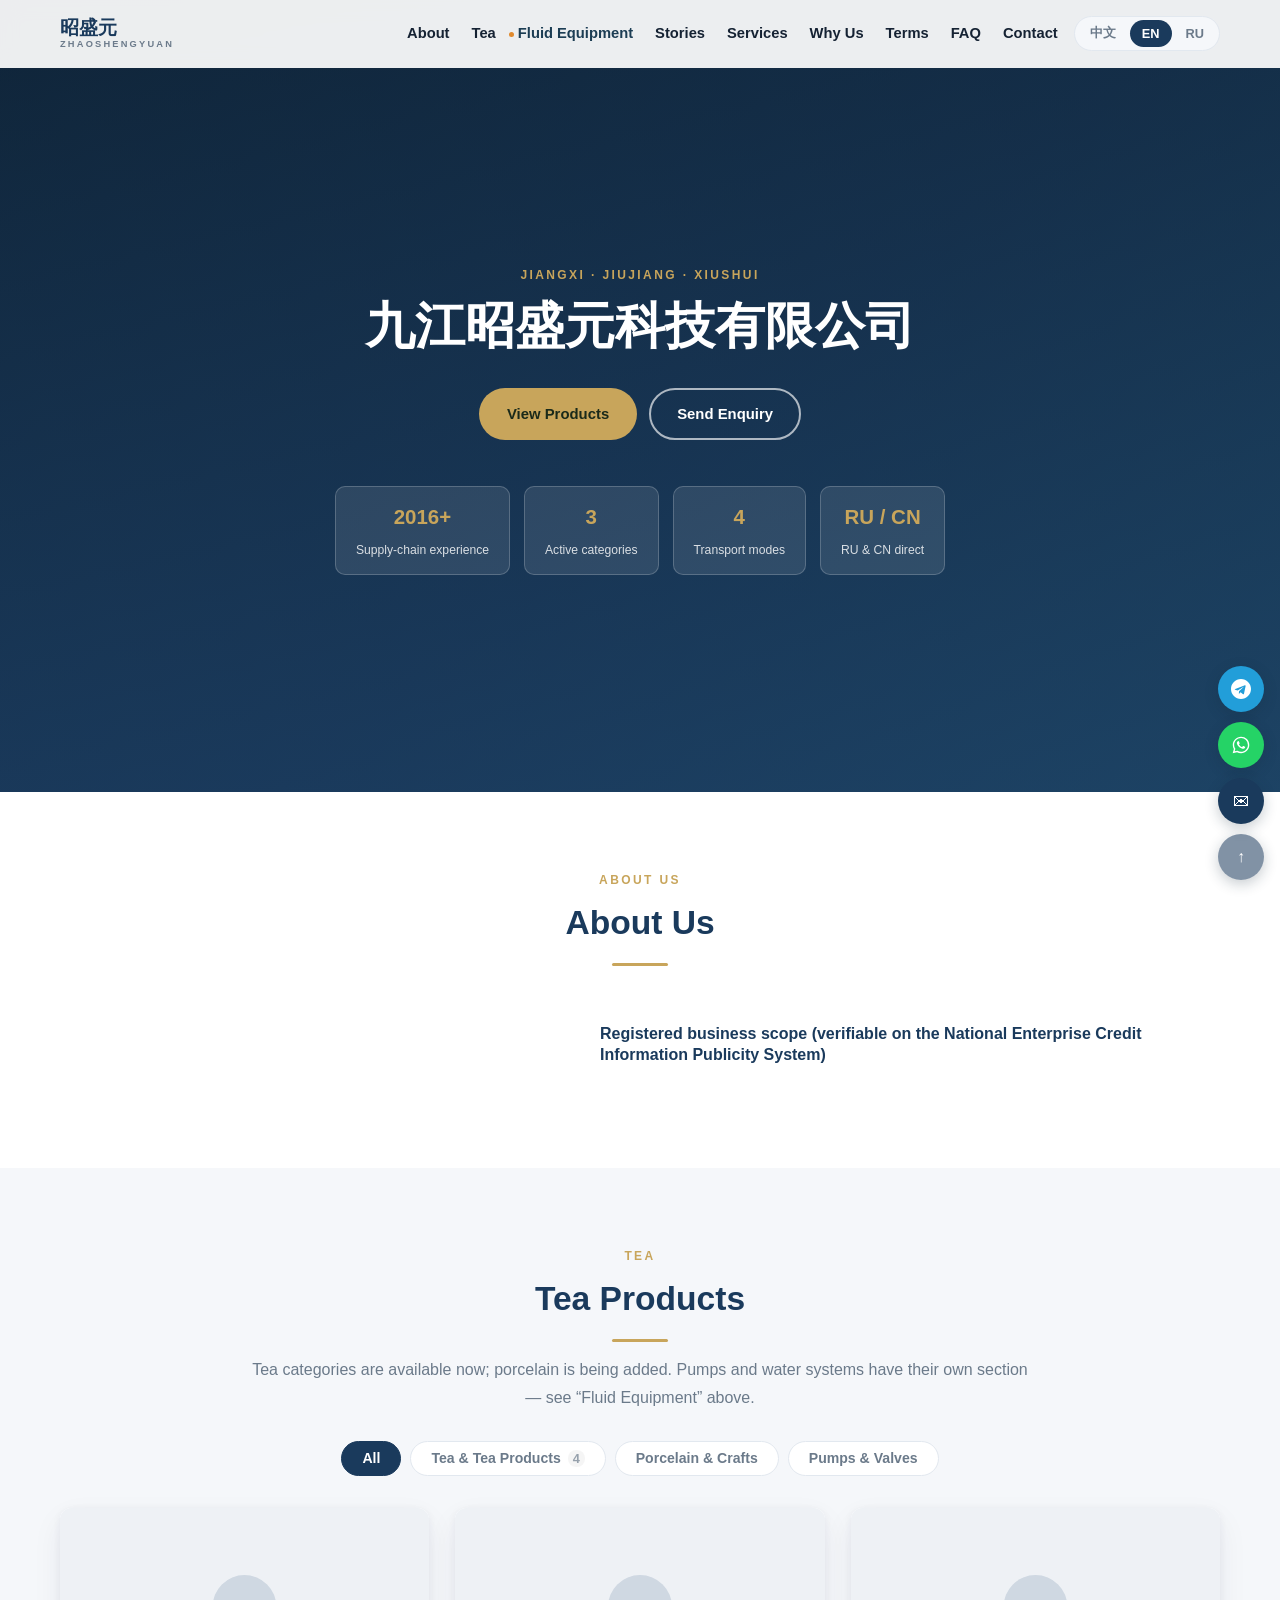
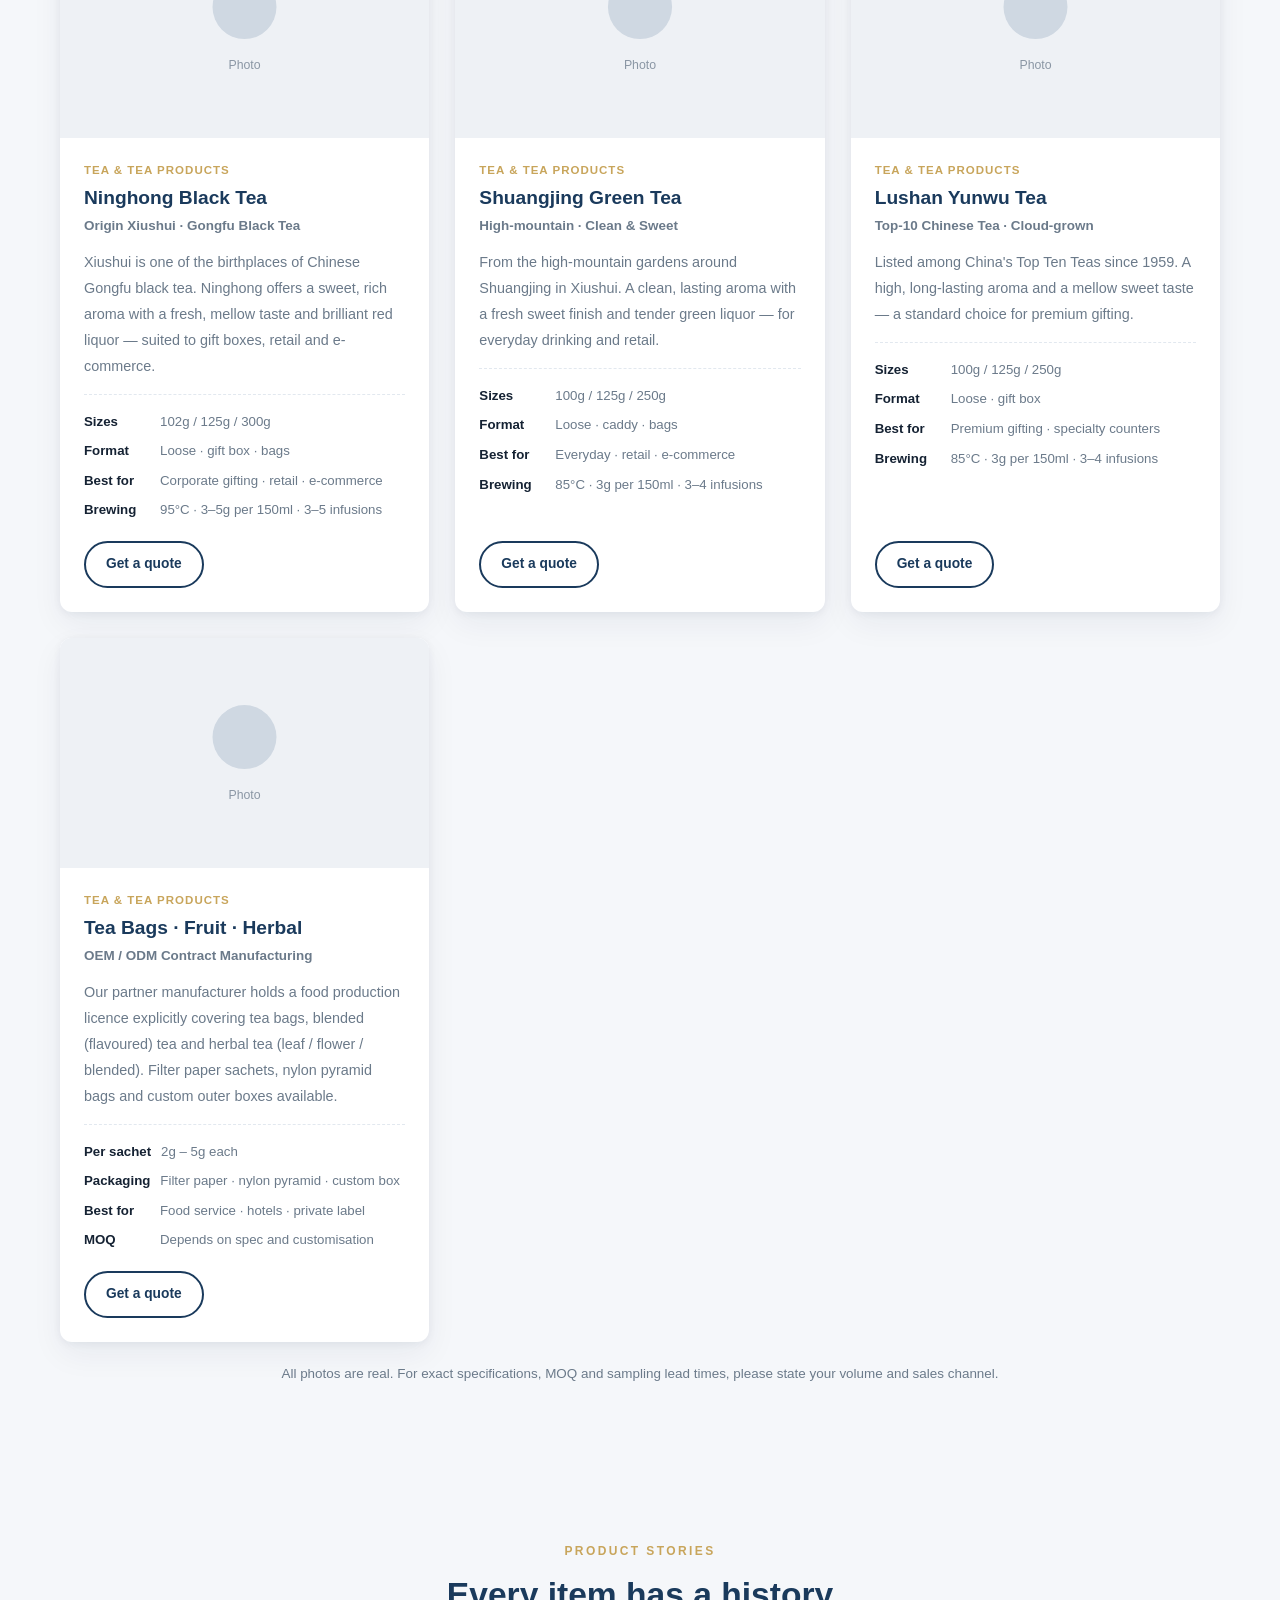
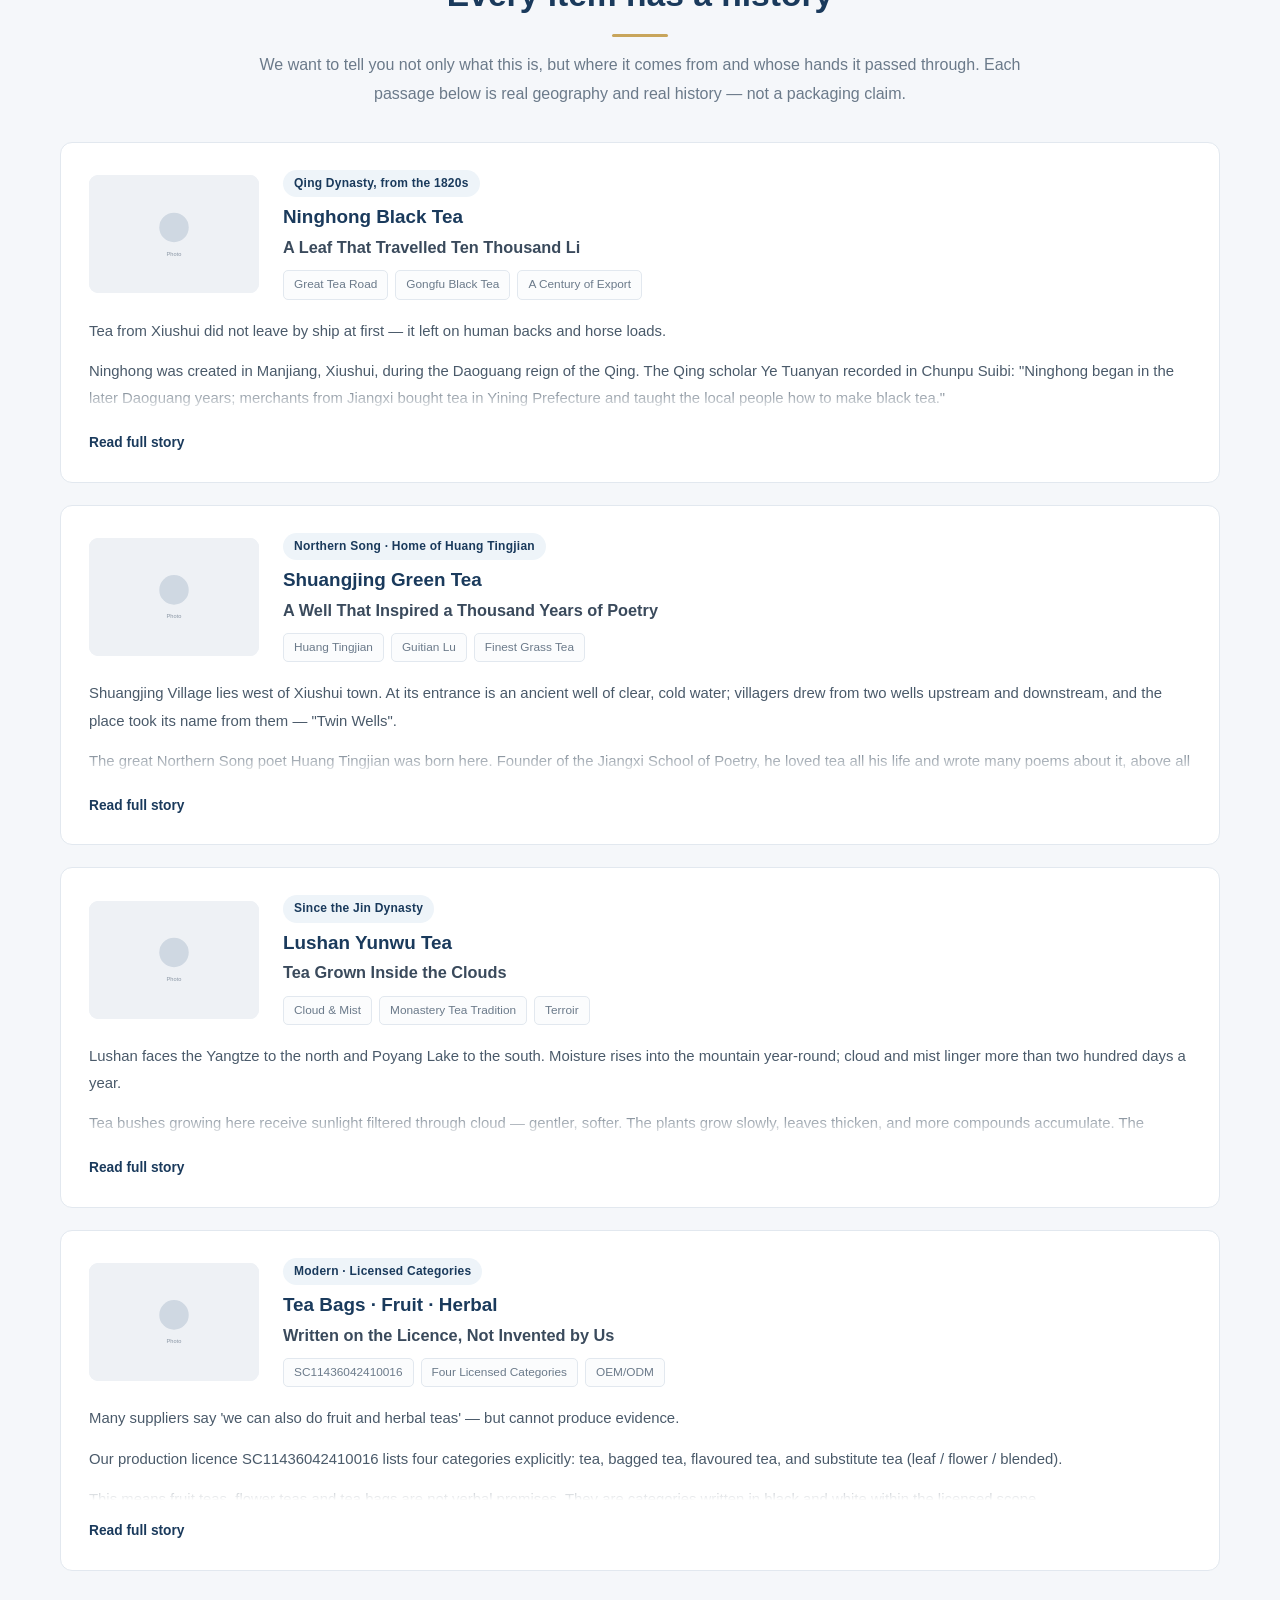
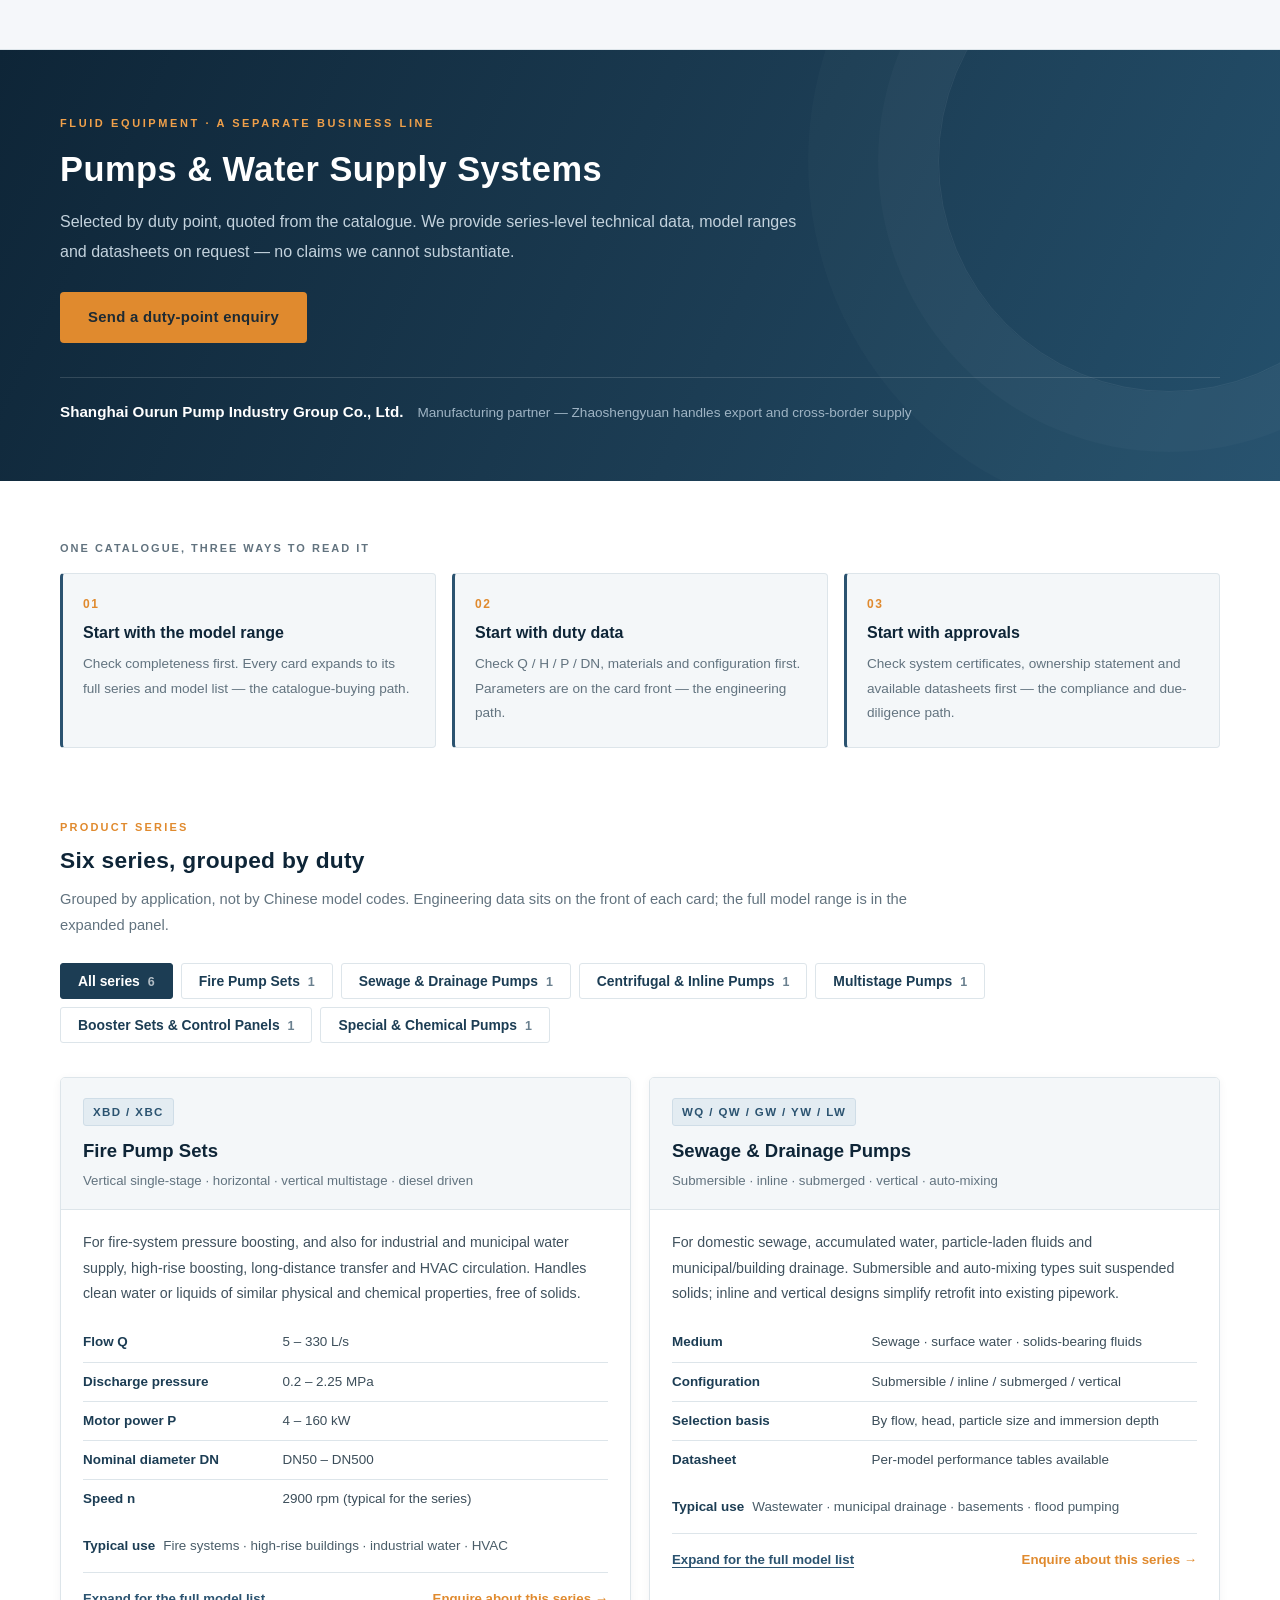
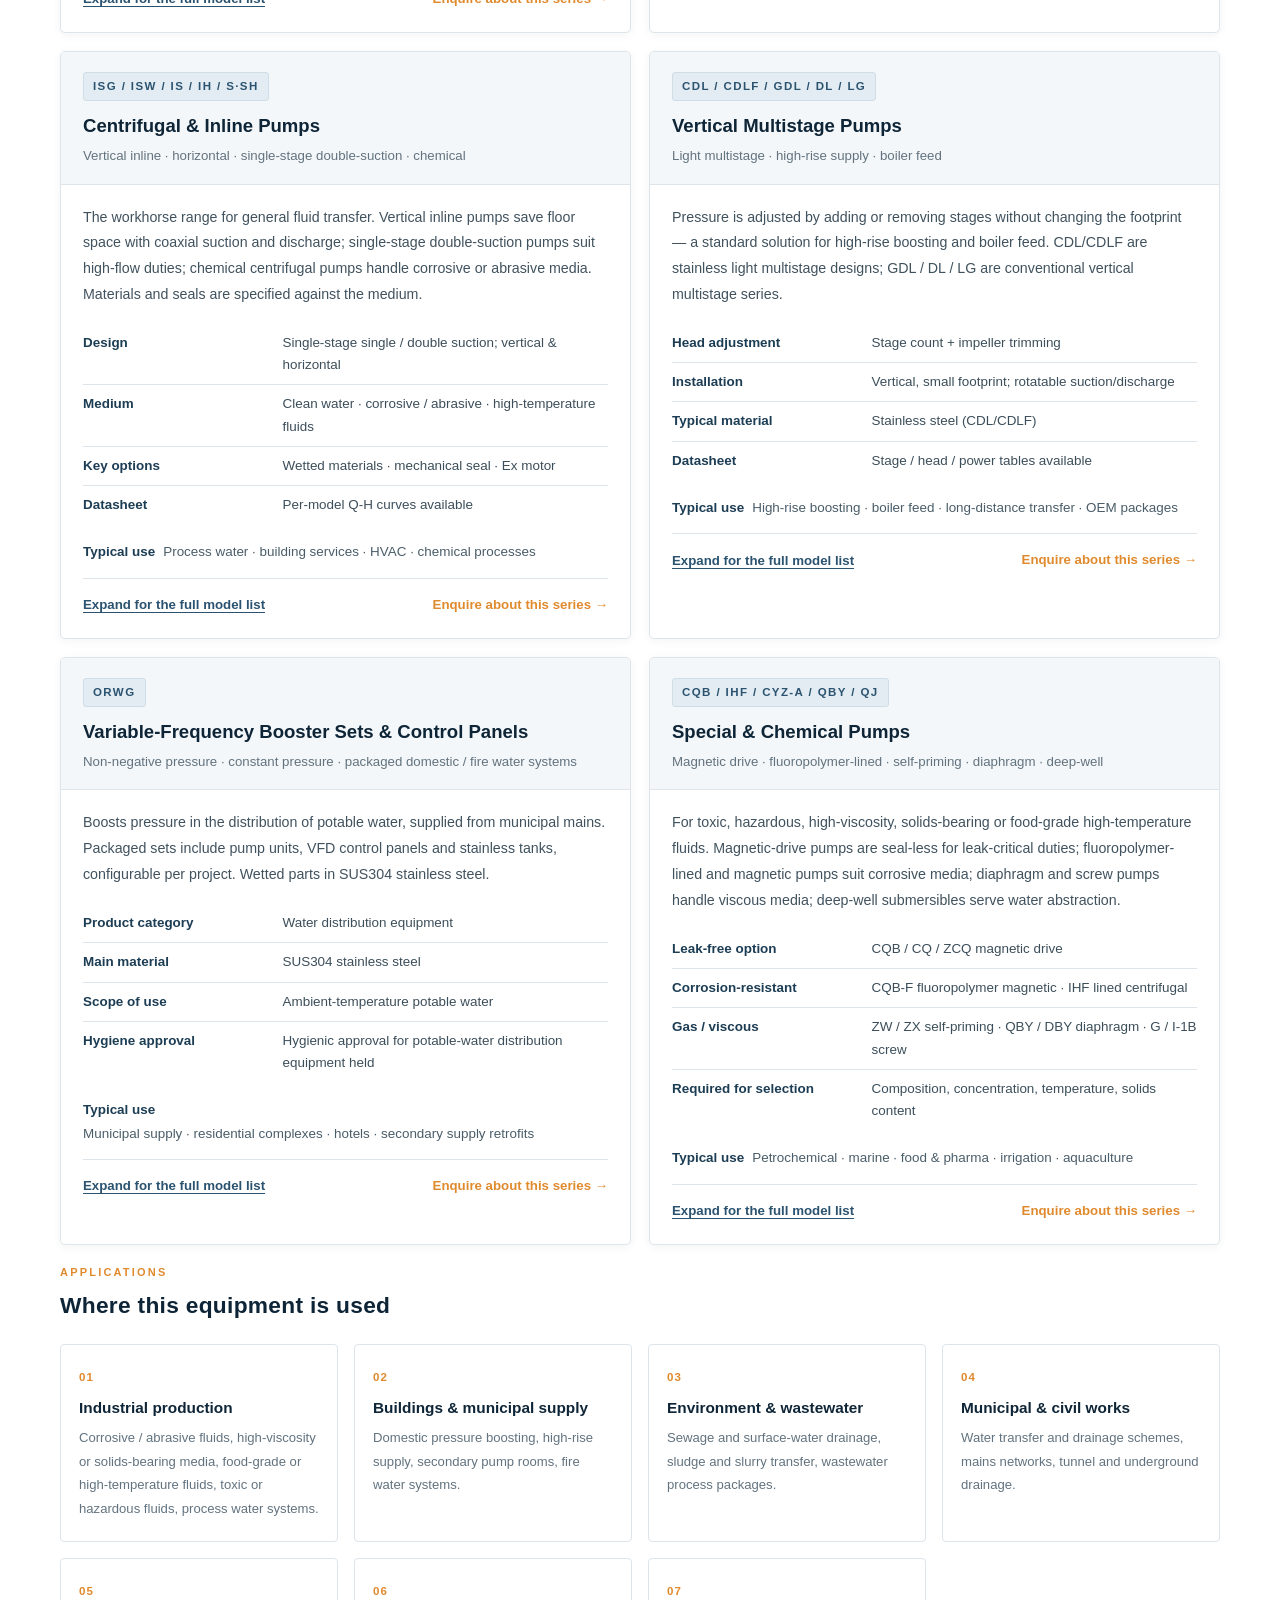
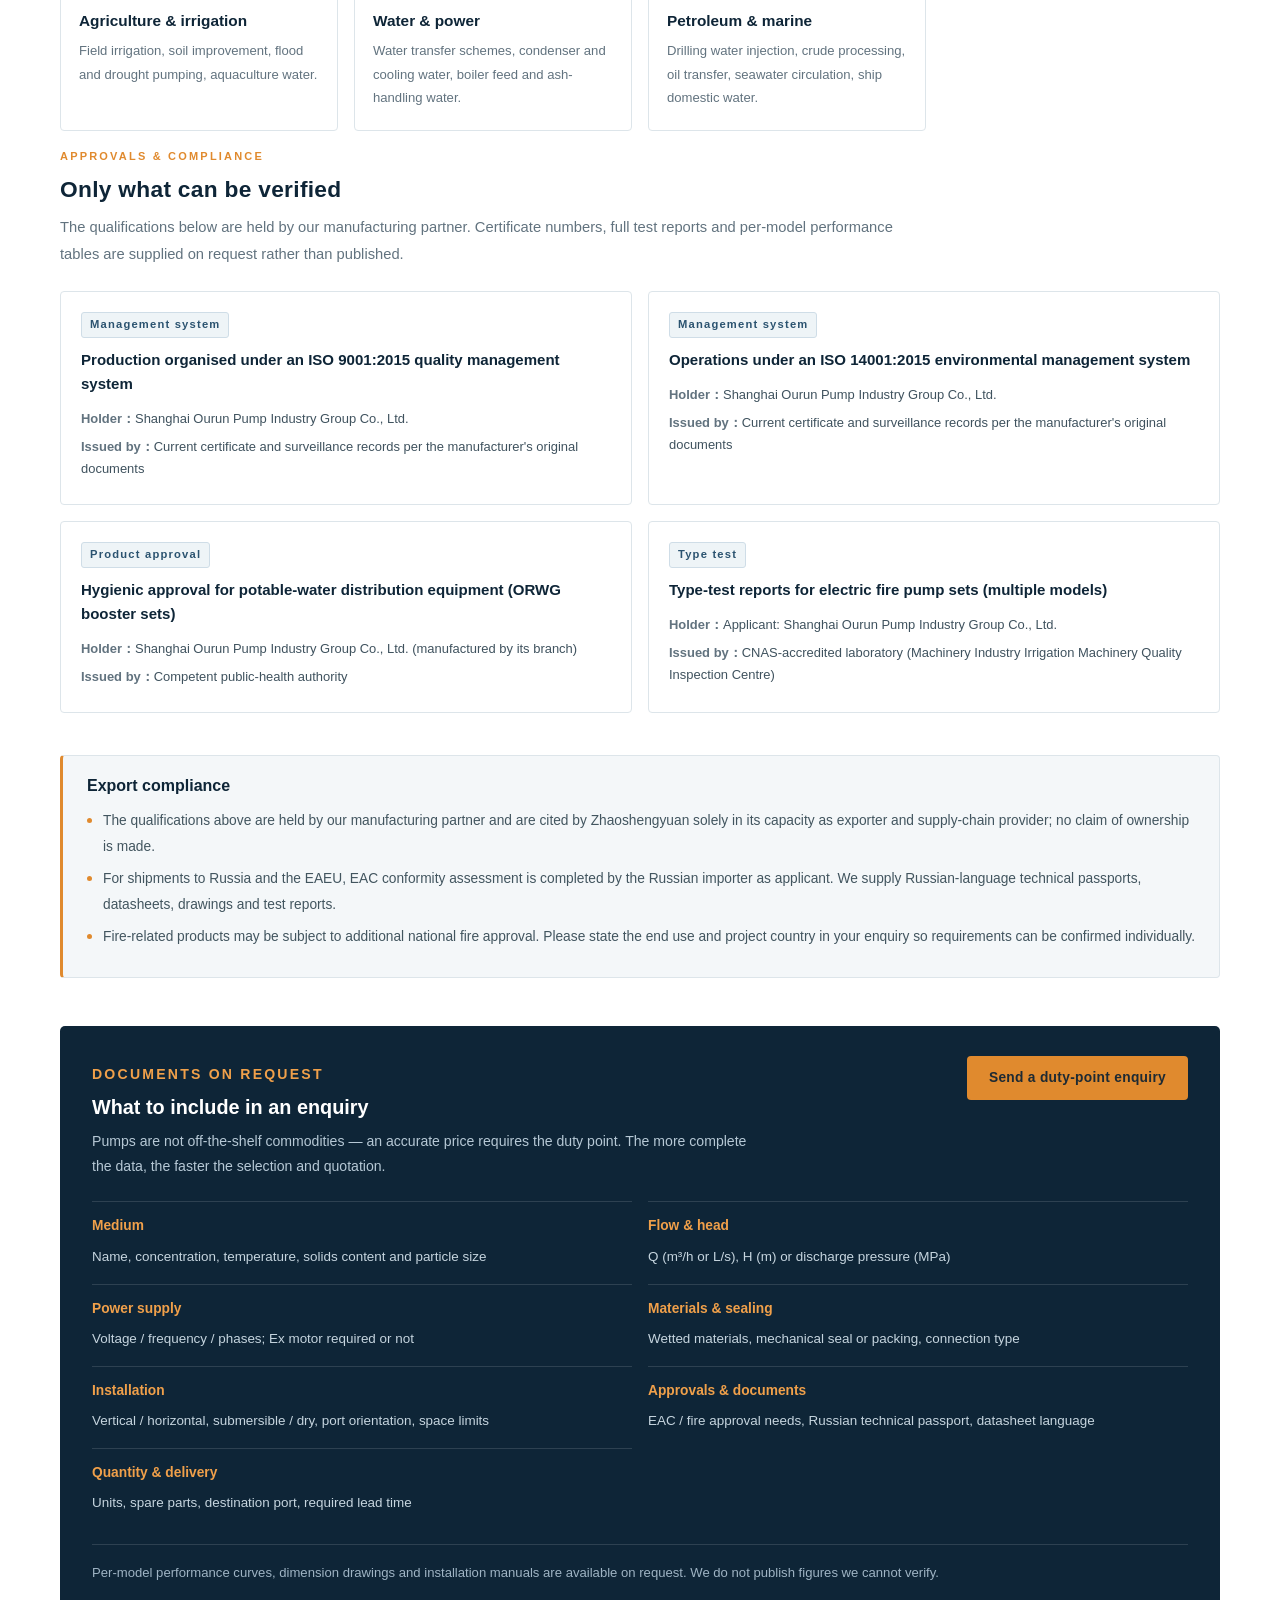
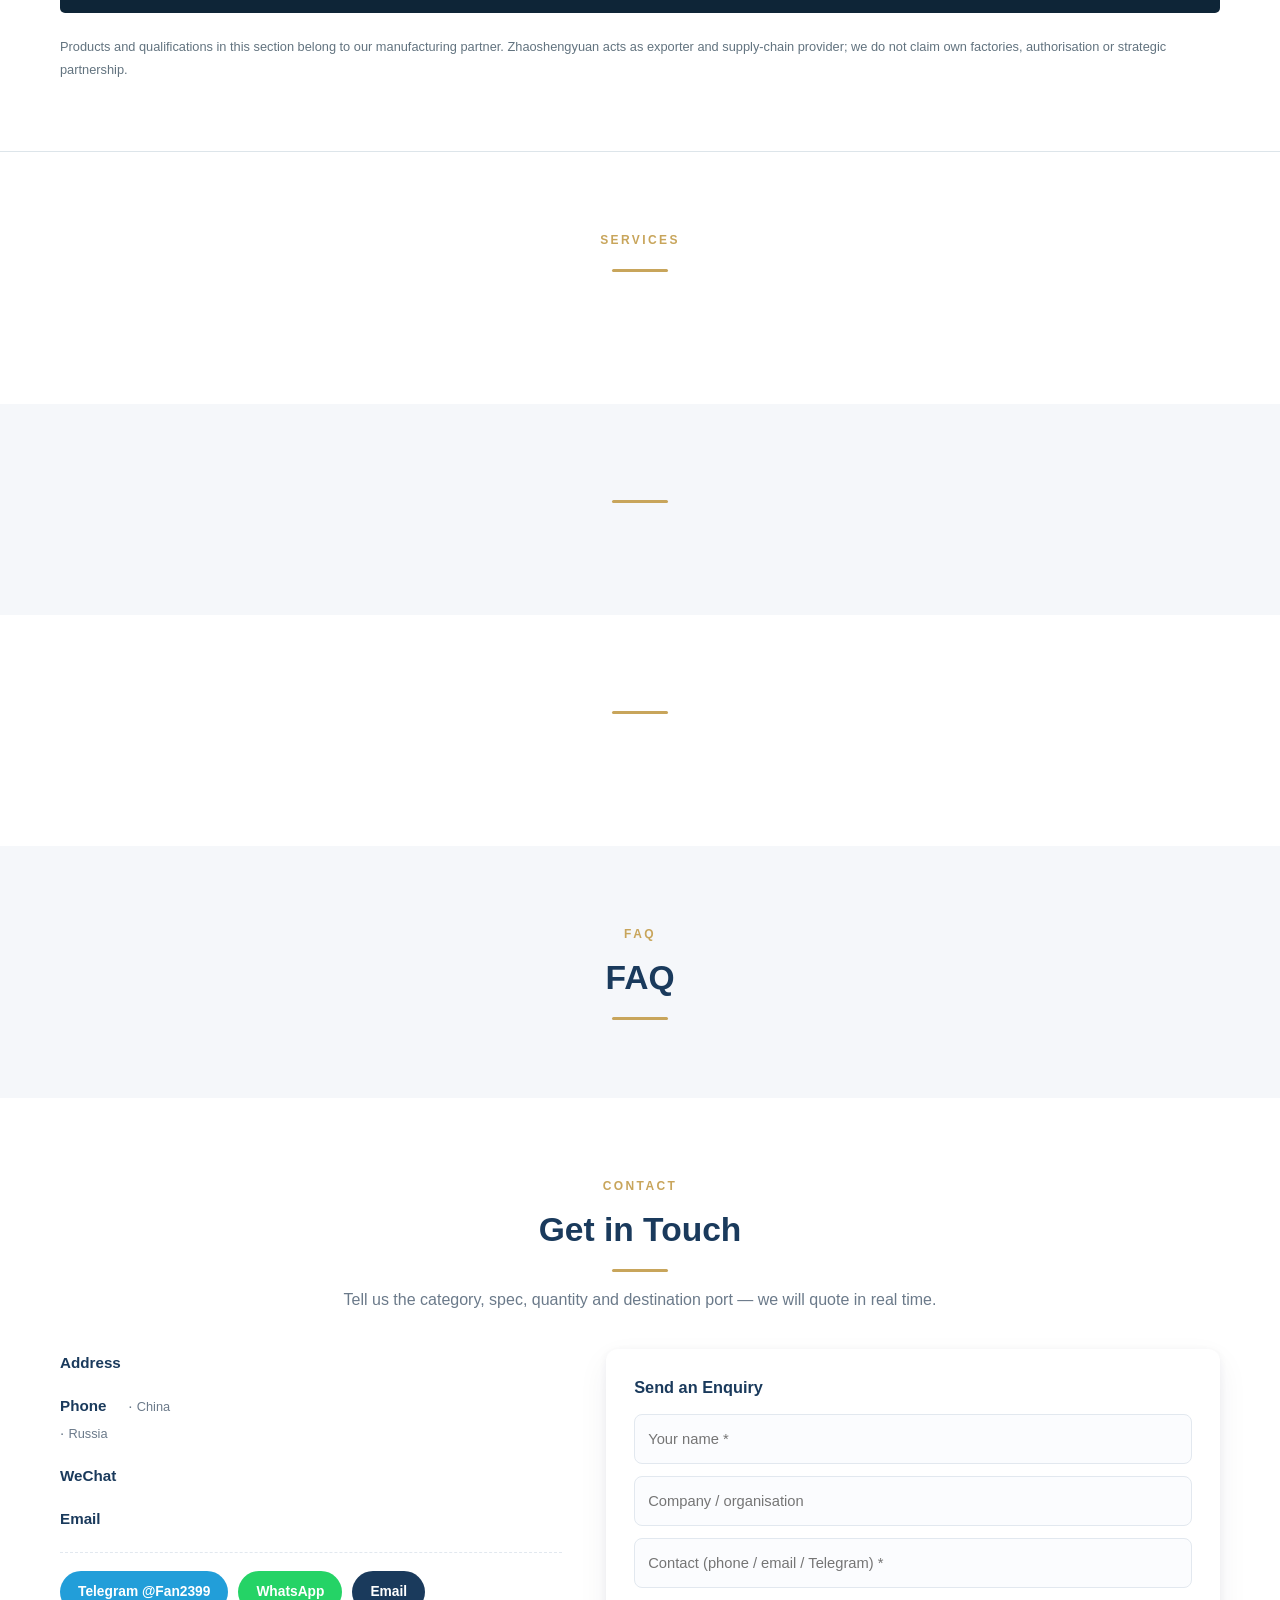
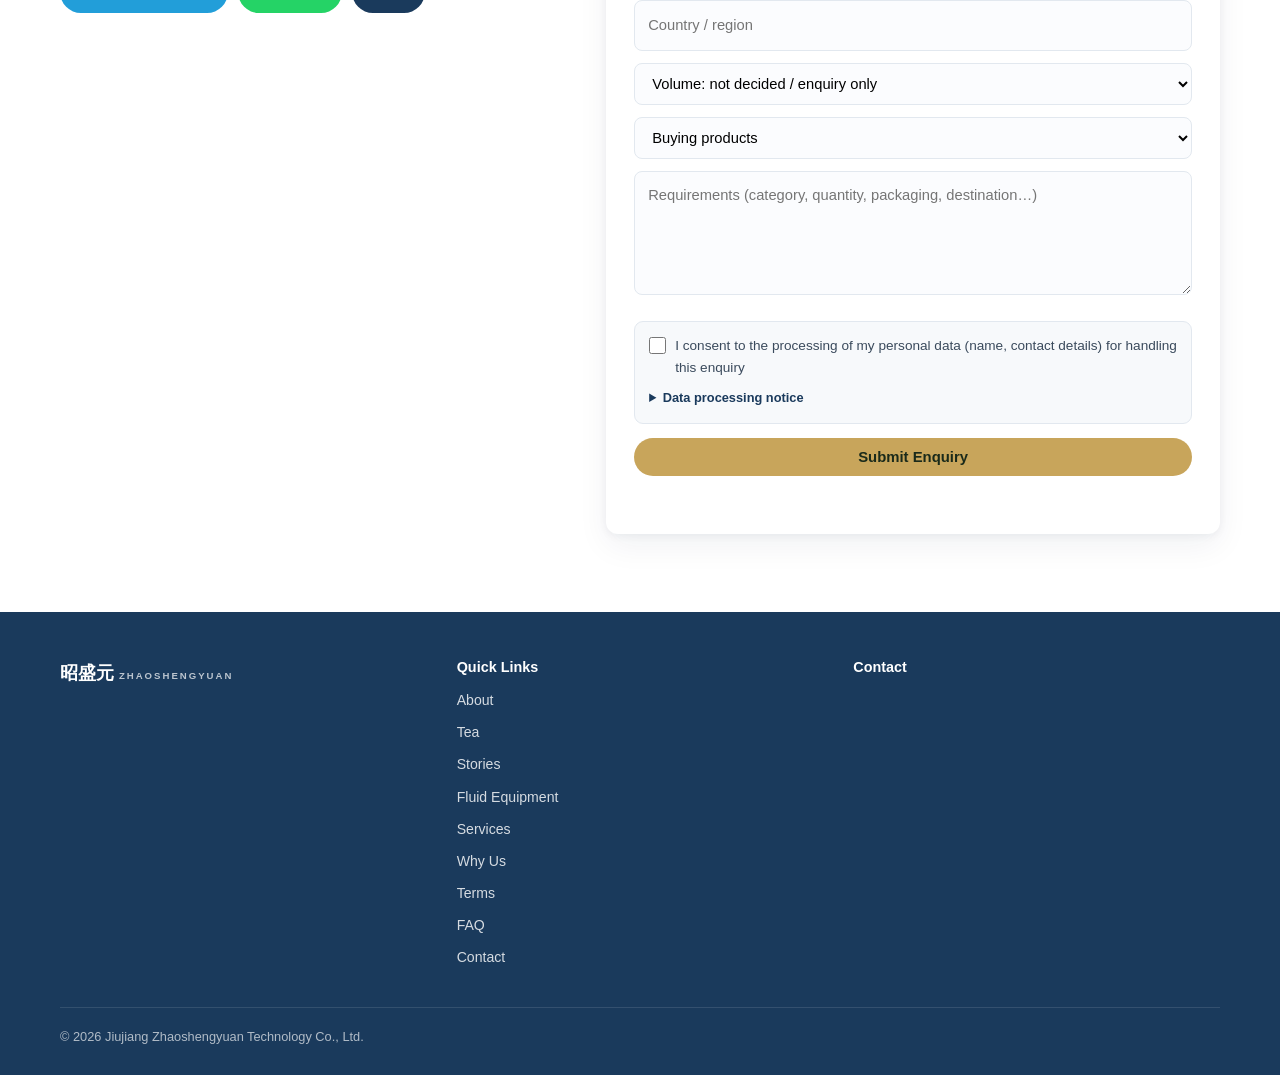
==== index.html @ 8b26e1d0 "1" ====
<!DOCTYPE html>
<html lang="zh-CN">
<head>
<meta charset="UTF-8">
<meta name="viewport" content="width=device-width, initial-scale=1">
<title id="pageTitle">九江昭盛元科技有限公司 | 跨境供应链 · 茶叶出口</title>
<meta name="description" content="九江昭盛元科技有限公司：供应链管理服务、货物与技术进出口、进出口代理。茶叶产地直采，可选袋泡茶、果茶、花草茶与 OEM/ODM 贴牌代工。">
<link rel="icon" href="assets/img/logo-zsy.png">
<link rel="stylesheet" href="assets/css/style.css">

<meta property="og:type" content="website">
<meta property="og:site_name" content="九江昭盛元科技有限公司">
<meta property="og:title" content="九江昭盛元科技有限公司 | 跨境供应链 · 茶叶出口">
<meta property="og:description" content="进出口资质齐备，产地直采。茶叶、瓷器、机电泵阀，一个窗口对接。">
<meta property="og:image" content="assets/img/hero-bg.jpg">
<meta name="twitter:card" content="summary_large_image">
<meta name="theme-color" content="#1a3a5c">

<noscript><style>.reveal{opacity:1!important;transform:none!important}</style></noscript>

<script type="application/ld+json">
{
  "@context":"https://schema.org","@type":"Organization",
  "name":"九江昭盛元科技有限公司",
  "alternateName":"Jiujiang Zhaoshengyuan Technology Co., Ltd.",
  "description":"供应链管理服务；货物进出口、技术进出口、进出口代理。茶叶产地直采与出口交付。",
  "address":{"@type":"PostalAddress","addressLocality":"修水县","addressRegion":"江西省","addressCountry":"CN"},
  "contactPoint":[
    {"@type":"ContactPoint","telephone":"+86-188-7925-9179","contactType":"sales","availableLanguage":["zh","en","ru"]},
    {"@type":"ContactPoint","telephone":"+7-911-706-7084","contactType":"sales","areaServed":"RU","availableLanguage":["ru","en"]}
  ],
  "email":"fanwh188@gmail.com"
}
</script>
</head>
<body>

<!-- ================= 导航 ================= -->
<header class="topbar" id="topbar">
  <div class="container">
    <a class="brand" href="#home">
      <img src="assets/img/logo-zsy.png" alt="ZSY" onerror="this.style.display='none'">
      <span class="txt">昭盛元<small>ZHAOSHENGYUAN</small></span>
    </a>
    <nav class="navlinks" id="navlinks">
      <a href="#about"      data-i18n="nav.about"></a>
      <a href="#products"   data-i18n="nav.products"></a>
      <a href="#industrial" class="nav-ind" data-i18n="nav.industrial"></a>
      <a href="#stories"    data-i18n="nav.stories"></a>
      <a href="#capability" data-i18n="nav.capability"></a>
      <a href="#why"        data-i18n="nav.why"></a>
      <a href="#terms"      data-i18n="nav.terms"></a>
      <a href="#faq"        data-i18n="nav.faq"></a>
      <a href="#contact"    data-i18n="nav.contact"></a>
    </nav>
    <div class="right">
      <div class="langswitch" id="langswitch">
        <button type="button" data-lang="zh">中文</button>
        <button type="button" data-lang="en">EN</button>
        <button type="button" data-lang="ru">RU</button>
      </div>
      <button class="navtoggle" id="navtoggle" aria-label="Menu">☰</button>
    </div>
  </div>
</header>

<!-- ================= 首屏 ================= -->
<section id="home" class="hero">
  <div class="hero-bg" id="heroBg"></div>
  <div class="container hero-inner">
    <p class="eyebrow" data-i18n="hero.eyebrow"></p>
    <h1 id="heroTitle"></h1>
    <p class="lead" id="heroSub"></p>
    <div class="hero-cta">
      <a class="btn primary" href="#products" data-i18n="hero.cta1"></a>
      <a class="btn ghost" href="#contact" data-i18n="hero.cta2"></a>
    </div>
    <ul class="hero-facts">
      <li><b>2016+</b><span data-i18n="hero.f1"></span></li>
      <li><b>3</b><span data-i18n="hero.f2"></span></li>
      <li><b>4</b><span data-i18n="hero.f3"></span></li>
      <li><b>RU / CN</b><span data-i18n="hero.f4"></span></li>
    </ul>
  </div>
</section>

<!-- ================= 关于 ================= -->
<section id="about">
  <div class="container wrap-center">
    <p class="eyebrow" data-i18n="about.label"></p>
    <h2 class="title" id="aboutTitle"></h2>
    <div class="divider"></div>
  </div>
  <div class="container aboutgrid">
    <div class="about-img"><img id="aboutImg" src="" alt="About" style="display:none"></div>
    <div>
      <p class="about-desc" id="aboutDesc"></p>
      <h4 class="sub-h" data-i18n="about.qualTitle"></h4>
      <ul class="qual-list" id="qualList"></ul>
      <p class="note" id="qualNote"></p>
    </div>
  </div>
</section>

<!-- ================= 产品中心（后台增删改查） ================= -->
<section id="products" class="alt">
  <div class="container wrap-center">
    <p class="eyebrow" data-i18n="prod.label"></p>
    <h2 class="title" data-i18n="prod.title"></h2>
    <div class="divider"></div>
    <p class="lead" data-i18n="prod.lead"></p>
  </div>
  <div class="container">
    <!-- 一级：品类 -->
    <div class="catfilter" id="catFilter"></div>
    <!-- 二级：子目录（红茶 / 绿茶 / 青花瓷 …），选中一级后自动出现 -->
    <div class="subfilter" id="subFilter"></div>
    <div class="prodgrid" id="prodGrid"></div>
    <div class="empty-note" id="prodEmpty" style="display:none"></div>
    <p class="note" data-i18n="prod.note"></p>
  </div>
</section>

<!-- ================= 产品故事 ================= -->
<section id="stories" class="alt">
  <div class="container wrap-center">
    <p class="eyebrow" data-i18n="story.label"></p>
    <h2 class="title" data-i18n="story.title"></h2>
    <div class="divider"></div>
    <p class="lead" data-i18n="story.lead"></p>
  </div>
  <div class="container">
    <div class="storylist" id="storyList"></div>
    <div class="empty-note" id="storyEmpty" style="display:none"></div>
  </div>
</section>

<!-- ================= 流体设备 · 独立业务线 =================
     与茶叶完全分离：独立 hero、独立配色、独立信息架构、独立数据文件
     信息分层按不同市场阅读习惯：
       正面的工程参数表 → 俄罗斯/国际工程采购
       型号谱系折叠区   → 中国采购（看全不全）
       资质与归属声明   → 所有市场共同关心的可核验性
     ============================================================ -->
<section id="industrial" class="m-sec">
  <div class="m-hero">
    <div class="container">
      <p class="m-eyebrow" id="mEyebrow"></p>
      <h2 id="mTitle"></h2>
      <p class="m-lead" id="mLead"></p>
      <a class="m-btn" href="#contact" id="mCta"></a>
      <div class="m-supplier">
        <b id="mSupplierName"></b>
        <span id="mSupplierRole"></span>
      </div>
    </div>
  </div>

  <div class="container m-body">

    <!-- 三种阅读路径：同一份内容，不同市场各取所需 -->
    <div class="m-lanes" id="mLanes"></div>

    <div class="m-sechead">
      <p class="m-kicker" data-i18n="mach.seriesLabel"></p>
      <h3 class="m-h3" data-i18n="mach.seriesTitle"></h3>
      <p class="m-sub" data-i18n="mach.seriesLead"></p>
    </div>
    <div class="m-tabs" id="mTabs"></div>
    <div class="m-grid" id="mGrid"></div>

    <div class="m-sechead">
      <p class="m-kicker" data-i18n="mach.appsLabel"></p>
      <h3 class="m-h3" data-i18n="mach.appsTitle"></h3>
    </div>
    <div class="m-apps" id="mApps"></div>

    <div class="m-sechead">
      <p class="m-kicker" data-i18n="mach.certLabel"></p>
      <h3 class="m-h3" data-i18n="mach.certTitle"></h3>
      <p class="m-sub" data-i18n="mach.certLead"></p>
    </div>
    <div class="m-certs" id="mCerts"></div>
    <div class="m-compliance" id="mCompliance"></div>

    <div class="m-rfq" id="mRfq"></div>
    <p class="m-note" id="mNote"></p>
  </div>
</section>

<!-- ================= 能力 ================= -->
<section id="capability">
  <div class="container wrap-center">
    <p class="eyebrow" data-i18n="cap.label"></p>
    <h2 class="title" id="capTitle"></h2>
    <div class="divider"></div>
    <p class="lead" id="capLead"></p>
  </div>
  <div class="container">
    <ol class="steps" id="capList"></ol>
    <p class="note" id="capNote"></p>
  </div>
</section>

<!-- ================= 为什么选择我们 ================= -->
<section id="why" class="alt">
  <div class="container wrap-center">
    <h2 class="title" id="whyTitle"></h2>
    <div class="divider"></div>
  </div>
  <div class="container grid-2" id="whyGrid"></div>
</section>

<!-- ================= 合作条款 ================= -->
<section id="terms">
  <div class="container wrap-center">
    <h2 class="title" id="termTitle"></h2>
    <div class="divider"></div>
  </div>
  <div class="container grid-2" id="termGrid"></div>
  <div class="container"><p class="note" id="termNote"></p></div>
</section>

<!-- ================= FAQ ================= -->
<section id="faq" class="alt">
  <div class="container wrap-center">
    <p class="eyebrow" data-i18n="faq.label"></p>
    <h2 class="title" data-i18n="faq.title"></h2>
    <div class="divider"></div>
  </div>
  <div class="container faqwrap" id="faqList"></div>
</section>

<!-- ================= 联系 ================= -->
<section id="contact">
  <div class="container wrap-center">
    <p class="eyebrow" data-i18n="contact.label"></p>
    <h2 class="title" data-i18n="contact.title"></h2>
    <div class="divider"></div>
    <p class="lead" data-i18n="contact.lead"></p>
  </div>
  <div class="container contactgrid">
    <ul class="info-list">
      <li><b data-i18n="contact.addr"></b><span id="cAddr"></span></li>
      <li><b data-i18n="contact.phone"></b>
        <span class="clickable">
          <a id="cTelCn" href="tel:+8618879259179"></a> · <span class="tagline" data-i18n="contact.cn"></span><br>
          <a id="cTelRu" href="tel:+79117067084"></a> · <span class="tagline" data-i18n="contact.ru"></span>
        </span>
      </li>
      <li><b data-i18n="contact.wx"></b><span><span class="wxcopy" id="wxCopy" title="点击复制"></span></span></li>
      <li><b data-i18n="contact.mail"></b>
        <span class="clickable">
          <a id="cMail1" href="mailto:fanwh188@gmail.com"></a><br>
          <a id="cMail2" href="mailto:m18879259179@163.com"></a>
        </span>
      </li>
      <li class="quickrow">
        <a class="qbtn tg" href="https://t.me/Fan2399" target="_blank" rel="noopener">Telegram @Fan2399</a>
        <a class="qbtn wa" href="https://wa.me/79117067084" target="_blank" rel="noopener">WhatsApp</a>
        <a class="qbtn em" href="mailto:fanwh188@gmail.com">Email</a>
      </li>
    </ul>

    <form id="contactForm" class="cform">
      <h4 data-i18n="contact.formTitle"></h4>
      <input name="name"    data-i18n-ph="contact.fName"    required>
      <input name="company" data-i18n-ph="contact.fCompany">
      <input name="contact" data-i18n-ph="contact.fContact"  required>
      <input name="country" data-i18n-ph="contact.fCountry">
      <select name="qty">
        <option data-i18n="contact.q1"></option>
        <option data-i18n="contact.q2"></option>
        <option data-i18n="contact.q3"></option>
        <option data-i18n="contact.q4"></option>
        <option data-i18n="contact.q5"></option>
      </select>
      <select name="type">
        <option data-i18n="contact.t1"></option>
        <option data-i18n="contact.t2"></option>
        <option data-i18n="contact.t3"></option>
        <option data-i18n="contact.t4"></option>
        <option data-i18n="contact.t5"></option>
      </select>
      <textarea name="msg" rows="4" data-i18n-ph="contact.fMsg"></textarea>

      <!-- 152-ФЗ：独立的同意勾选框。
           不得默认勾选、不得与提交按钮同步触发、不得嵌入隐私政策文本。
           default unchecked + 拒绝提交 = 合规最低要求。 -->
      <div class="consent">
        <label class="consent-row">
          <input type="checkbox" id="consentBox" name="consent" value="yes">
          <span data-i18n="contact.consent"></span>
        </label>
        <details class="consent-more">
          <summary data-i18n="contact.consentOpen"></summary>
          <p data-i18n="contact.consentText"></p>
        </details>
      </div>

      <button type="submit" class="btn primary" data-i18n="contact.btn"></button>
      <p class="formmsg" id="formmsg"></p>

      <!-- 兜底联系卡：接口失败时自动展开，客户照样能找到我们 -->
      <div class="fbk" id="fbk" hidden>
        <div class="fbk-t" data-i18n="msg.fbTitle"></div>
        <div class="fbk-b">
          <a class="qbtn tg" href="https://t.me/Fan2399" target="_blank" rel="noopener">Telegram @Fan2399</a>
          <a class="qbtn wa" href="https://wa.me/79117067084" target="_blank" rel="noopener">WhatsApp</a>
          <a class="qbtn em" href="mailto:fanwh188@gmail.com">Email</a>
          <a class="qbtn ph" href="tel:+79117067084">+7 911 706 7084</a>
          <a class="qbtn ml" id="mailFallback" href="mailto:fanwh188@gmail.com" style="display:none">📧 带上我填的内容发邮件</a>
        </div>
        <div class="fbk-tip" data-i18n="msg.fbTip"></div>
      </div>
    </form>
  </div>
</section>

<footer>
  <div class="container">
    <div class="fgrid">
      <div>
        <div class="fbrand">昭盛元 <small>ZHAOSHENGYUAN</small></div>
        <p id="footerNote"></p>
      </div>
      <div>
        <h5 data-i18n="footer.links"></h5>
        <ul id="footerLinks"></ul>
      </div>
      <div>
        <h5 data-i18n="footer.contact"></h5>
        <ul class="foot-contact" id="footContact"></ul>
      </div>
    </div>
    <div class="fbottom">
      <span id="footerCopy"></span>
    </div>
  </div>
</footer>

<div class="floatbar">
  <a class="fb-tg" href="https://t.me/Fan2399" target="_blank" rel="noopener" title="Telegram @Fan2399" aria-label="Telegram">
    <svg viewBox="0 0 24 24" width="20" height="20" fill="currentColor"><path d="M12 0C5.37 0 0 5.37 0 12s5.37 12 12 12 12-5.37 12-12S18.63 0 12 0zm5.56 8.34l-1.98 9.36c-.15.66-.54.82-1.09.51l-3.01-2.22-1.45 1.4c-.16.16-.3.3-.61.3l.21-3.04 5.55-5.02c.24-.21-.05-.33-.37-.12l-6.86 4.32-2.96-.92c-.64-.2-.66-.64.14-.95l11.55-4.45c.54-.2 1.01.13.83.83z"/></svg>
  </a>
  <a class="fb-wa" href="https://wa.me/79117067084" target="_blank" rel="noopener" title="WhatsApp" aria-label="WhatsApp">
    <svg viewBox="0 0 24 24" width="20" height="20" fill="currentColor"><path d="M12.04 2C6.58 2 2.13 6.45 2.13 11.91c0 1.75.46 3.45 1.32 4.95L2 22l5.25-1.38c1.45.79 3.08 1.21 4.79 1.21 5.46 0 9.91-4.45 9.91-9.91 0-2.65-1.03-5.14-2.9-7.01A9.816 9.816 0 0012.04 2zm0 18.15c-1.48 0-2.93-.4-4.2-1.15l-.3-.18-3.12.82.83-3.04-.2-.31a8.264 8.264 0 01-1.26-4.38c0-4.54 3.7-8.23 8.25-8.23 2.2 0 4.27.86 5.82 2.42a8.183 8.183 0 012.41 5.83c0 4.54-3.7 8.22-8.23 8.22zm4.52-6.16c-.25-.12-1.47-.72-1.69-.81-.23-.08-.39-.12-.56.13-.16.24-.64.81-.78.97-.14.17-.29.19-.54.06-.25-.12-1.05-.39-2-1.23-.74-.66-1.24-1.47-1.38-1.72-.15-.25-.02-.38.11-.5.11-.11.25-.29.37-.43.13-.15.17-.25.25-.41.08-.17.04-.31-.02-.44-.06-.12-.56-1.34-.76-1.84-.2-.48-.4-.42-.56-.42h-.48c-.16 0-.43.06-.65.31-.23.25-.86.84-.86 2.05s.88 2.38 1 2.54c.12.17 1.74 2.66 4.22 3.73.59.25 1.05.4 1.41.52.59.19 1.13.16 1.56.1.47-.07 1.47-.6 1.67-1.18.21-.58.21-1.07.15-1.18-.06-.1-.23-.16-.48-.29z"/></svg>
  </a>
  <a class="fb-mail" href="mailto:fanwh188@gmail.com" title="Email" aria-label="Email">✉</a>
  <a class="fb-top" href="#home" title="Top" aria-label="Top">↑</a>
</div>

<script src="assets/js/i18n.js"></script>
<script src="assets/js/main.js"></script>
</body>
</html>
---- assets/css/style.css ----
/* ============================================================
   九江昭盛元科技有限公司 · 样式
   主色 深蓝 #1a3a5c · 辅色 金 #c8a55b
   ============================================================ */
:root{
  --brand:#1a3a5c; --brand2:#245a7a; --gold:#c8a55b; --gold2:#d8b76b;
  --ink:#152233; --muted:#6b7a8a; --line:#e2e8ef; --bg:#fff; --bg2:#f5f7fa;
  --ok:#2f8f5b; --bad:#c0392b;
  --r:12px; --sh:0 2px 8px rgba(20,40,60,.06), 0 12px 32px rgba(20,40,60,.06);
}
*{box-sizing:border-box}
html{scroll-behavior:smooth; scroll-padding-top:72px}
body{margin:0;background:var(--bg);color:var(--ink);
  font:15px/1.78 -apple-system,BlinkMacSystemFont,"Segoe UI","PingFang SC","Hiragino Sans GB","Microsoft YaHei","WenQuanYi Micro Hei",sans-serif;
  -webkit-font-smoothing:antialiased}
img{max-width:100%;display:block}
a{color:inherit;text-decoration:none}
h1,h2,h3,h4,h5{margin:0;line-height:1.3;font-weight:700}
p{margin:0}
ul,ol{margin:0;padding:0;list-style:none}
:focus-visible{outline:2px solid var(--gold);outline-offset:2px}

.container{width:100%;max-width:1200px;margin:0 auto;padding:0 20px}
section{padding:78px 0}
section.alt{background:var(--bg2)}
.wrap-center{text-align:center;max-width:820px}
.divider{width:56px;height:3px;background:var(--gold);margin:18px auto 0;border-radius:2px}
.eyebrow{font-size:12px;letter-spacing:2.4px;text-transform:uppercase;color:var(--gold);font-weight:700;margin-bottom:10px}
.title{font-size:1.75rem;font-size:clamp(1.5rem,3.4vw,2.1rem);color:var(--brand)}
.lead{color:var(--muted);margin-top:14px;font-size:1rem}
.note{font-size:.84rem;color:var(--muted);text-align:center;margin-top:20px;line-height:1.75}
.sub-h{margin:24px 0 10px;font-size:1rem;color:var(--brand)}

.btn{display:inline-block;padding:11px 26px;border-radius:999px;font-weight:700;font-size:.93rem;
  transition:.22s;border:2px solid transparent;text-align:center}
.btn.primary{background:var(--gold);color:#1a2a1a}
.btn.primary:hover{background:var(--gold2);transform:translateY(-2px);box-shadow:0 8px 18px rgba(200,165,91,.34)}
.btn.ghost{border-color:rgba(255,255,255,.65);color:#fff}
.btn.ghost:hover{background:rgba(255,255,255,.14);transform:translateY(-2px)}
.btn.outline{border-color:var(--brand);color:var(--brand);background:#fff}
.btn.outline:hover{background:var(--brand);color:#fff}
.btn.sm{padding:9px 20px;font-size:.86rem}

/* ---------- 导航 ---------- */
.topbar{position:fixed;top:0;left:0;right:0;z-index:100;height:68px;
  background:rgba(255,255,255,.92);-webkit-backdrop-filter:blur(10px);backdrop-filter:blur(10px);border-bottom:1px solid transparent;transition:.25s}
.topbar.scrolled{border-bottom-color:var(--line);box-shadow:0 2px 14px rgba(20,40,60,.07)}
.topbar .container{display:flex;align-items:center;gap:16px;height:100%}
.brand{display:flex;align-items:center;gap:9px;flex-shrink:0}
.brand img{height:30px;width:auto}
.brand .txt{font-size:1.16rem;font-weight:800;color:var(--brand);line-height:1.1}
.brand .txt small{display:block;font-size:.58rem;letter-spacing:2.2px;color:var(--muted);font-weight:600}
.navlinks{display:flex;gap:22px;margin-left:auto}
.navlinks a{font-size:.92rem;font-weight:600;color:var(--ink);padding:6px 0;position:relative;transition:.2s}
.navlinks a:hover{color:var(--gold)}
.right{display:flex;align-items:center;gap:10px;flex-shrink:0}
.langswitch{display:flex;gap:2px;background:var(--bg2);border:1px solid var(--line);border-radius:999px;padding:3px}
.langswitch button{background:none;border:0;color:var(--muted);padding:5px 12px;border-radius:999px;
  font-size:.8rem;font-weight:700;cursor:pointer;transition:.2s}
.langswitch button.on{background:var(--brand);color:#fff}
.navtoggle{display:none;background:none;border:1px solid var(--line);border-radius:8px;
  width:40px;height:36px;font-size:1.1rem;color:var(--brand);cursor:pointer}

/* ---------- 首屏 ---------- */
.hero{position:relative;min-height:88vh;display:flex;align-items:center;
  padding:120px 0 72px;background:linear-gradient(140deg,#0f2438,#1a3a5c 55%,#245a7a);overflow:hidden}
.hero-bg{position:absolute;inset:0;background-size:cover;background-position:center;opacity:.34}
.hero::after{content:'';position:absolute;inset:0;
  background:linear-gradient(180deg,rgba(15,36,56,.62),rgba(26,58,92,.72))}
.hero-inner{position:relative;z-index:2;text-align:center;color:#fff}
.hero-inner h1{font-size:2.2rem;font-size:clamp(1.85rem,5vw,3.1rem);color:#fff;margin-bottom:16px;line-height:1.25}
.hero-inner .lead{color:rgba(255,255,255,.88);font-size:1.02rem;font-size:clamp(.98rem,2vw,1.15rem);max-width:760px;margin:0 auto}
.hero-cta{display:flex;gap:12px;justify-content:center;margin-top:30px;flex-wrap:wrap}
.hero-facts{display:flex;gap:14px;justify-content:center;margin-top:46px;flex-wrap:wrap}
.hero-facts li{background:rgba(255,255,255,.1);border:1px solid rgba(255,255,255,.2);
  border-radius:10px;padding:12px 20px;min-width:120px;text-align:center}
.hero-facts b{display:block;font-size:1.28rem;color:var(--gold)}
.hero-facts span{font-size:.76rem;color:rgba(255,255,255,.82)}

/* ---------- 关于 ---------- */
.aboutgrid{display:grid;grid-template-columns:minmax(0,1fr) minmax(0,1.25fr);gap:44px;align-items:start;margin-top:34px}
.about-img img{border-radius:var(--r);box-shadow:var(--sh);width:100%}
.about-desc{color:var(--muted);font-size:1rem;line-height:1.92}
.qual-list{display:grid;grid-template-columns:repeat(auto-fit,minmax(210px,1fr));gap:8px}
.qual-list li{background:var(--bg2);border-left:3px solid var(--gold);border-radius:0 8px 8px 0;
  padding:9px 14px;font-size:.88rem;color:var(--ink)}
.qual-list + .note, #qualNote{text-align:left;margin-top:14px}

/* ---------- 产品 ---------- */
.catfilter{display:flex;gap:9px;justify-content:center;flex-wrap:wrap;margin:28px 0 32px}
.catbtn{background:#fff;border:1px solid var(--line);border-radius:999px;padding:8px 20px;
  font-size:.88rem;font-weight:600;color:var(--muted);cursor:pointer;transition:.2s}
.catbtn:hover{border-color:var(--brand);color:var(--brand)}
.catbtn.on{background:var(--brand);color:#fff;border-color:var(--brand)}

/* ---------- 二级子目录 ----------
   视觉上刻意比一级轻：一级是实心胶囊，二级是描边小胶囊 + 上分隔线，
   让层级关系一眼可辨，不会误以为是两个并列的筛选器。 */
.subfilter{display:none;gap:8px;justify-content:center;flex-wrap:wrap;
  margin:-18px 0 26px;padding-top:16px;border-top:1px dashed var(--line)}
.subbtn{background:transparent;border:1px solid #dfe6ee;border-radius:999px;
  padding:5px 15px;font-size:.82rem;font-weight:500;color:#6b7a8a;cursor:pointer;transition:.18s}
.subbtn:hover{border-color:var(--brand);color:var(--brand);background:#f7f9fb}
.subbtn.on{background:#eef4f9;border-color:var(--brand);color:var(--brand);font-weight:700}
.catbtn .cnt,.subbtn .cnt{display:inline-block;min-width:17px;margin-left:3px;
  padding:0 4px;border-radius:8px;background:rgba(0,0,0,.06);
  font-size:.72rem;line-height:17px;text-align:center;font-weight:600}
.catbtn.on .cnt,.subbtn.on .cnt{background:rgba(255,255,255,.24)}

/* ---------- 产品故事 ----------
   编辑式长文：左侧图 + 右侧年代/标题，正文默认折叠三行，
   点开全文。参考 TWG、Fortnum & Mason、Tao of Tea 的做法——
   故事区不做参数罗列，参数交给产品卡，故事只负责建立信任。 */
.storylist{display:flex;flex-direction:column;gap:22px;margin-top:34px}
.scard{background:#fff;border:1px solid var(--line);border-radius:12px;
  padding:26px 28px;transition:.22s}
.scard:hover{border-color:#c9d6e3;box-shadow:0 6px 22px rgba(26,58,92,.07)}
.scard-top{display:grid;grid-template-columns:170px minmax(0,1fr);gap:24px;align-items:center}
.scard-img{width:170px;height:118px;border-radius:9px;overflow:hidden;background:#f0f4f8}
.scard-img img{width:100%;height:100%;object-fit:cover;display:block}
.sera{display:inline-block;margin-bottom:8px;padding:3px 11px;border-radius:999px;
  background:#eef4f9;color:var(--brand);font-size:.75rem;font-weight:700;letter-spacing:.02em}
.scard-head h3{margin:0 0 5px;font-size:1.18rem;color:var(--brand)}
.stitle{font-size:1.02rem;font-weight:600;color:#3a4a5c;line-height:1.5}
.stags{display:flex;gap:7px;flex-wrap:wrap;margin-top:11px}
.stag{padding:3px 10px;border:1px solid var(--line);border-radius:5px;
  font-size:.74rem;color:var(--muted);background:#fbfcfd}
.sbody{margin-top:18px;max-height:6.9em;overflow:hidden;position:relative;transition:max-height .3s}
.sbody::after{content:'';position:absolute;left:0;right:0;bottom:0;height:2.6em;
  background:linear-gradient(transparent,#fff 78%);pointer-events:none}
.scard.open .sbody{max-height:2600px}
.scard.open .sbody::after{display:none}
.sbody p{margin:0 0 .85em;font-size:.93rem;line-height:1.85;color:#4a5a6a}
.sbody p:last-child{margin-bottom:0}
.stoggle{margin-top:14px;background:none;border:0;padding:0;
  color:var(--brand);font-size:.86rem;font-weight:700;cursor:pointer;
  border-bottom:1px solid transparent;transition:.18s}
.stoggle:hover{border-bottom-color:var(--brand)}
@media(max-width:660px){
  .scard{padding:20px}
  .scard-top{grid-template-columns:1fr;gap:14px}
  .scard-img{width:100%;height:170px}
}
.catbtn .cnt{opacity:.7;font-size:.8rem}

.prodgrid{display:grid;grid-template-columns:repeat(auto-fit,minmax(330px,1fr));gap:26px}
.pcard{background:#fff;border-radius:var(--r);overflow:hidden;box-shadow:var(--sh);
  display:flex;flex-direction:column;transition:.28s}
.pcard:hover{transform:translateY(-6px);box-shadow:0 6px 14px rgba(20,40,60,.08),0 22px 48px rgba(20,40,60,.12)}
.pcard-img{height:230px;background:var(--bg2);overflow:hidden}
.pcard-img img{width:100%;height:100%;object-fit:cover;transition:.5s}
.pcard:hover .pcard-img img{transform:scale(1.05)}
.pcard-body{padding:22px 24px 24px;display:flex;flex-direction:column;flex:1}
.pcard-cat{font-size:.72rem;letter-spacing:1px;text-transform:uppercase;color:var(--gold);font-weight:700}
.pcard-body h3{font-size:1.2rem;color:var(--brand);margin:6px 0 3px}
.pcard-sub{font-size:.84rem;color:var(--muted);font-weight:600;margin-bottom:12px}
.pcard-body p{font-size:.9rem;color:var(--muted);line-height:1.8;margin-bottom:14px}
.spec-list{border-top:1px dashed var(--line);padding-top:12px;margin-bottom:16px}
.spec-list li{display:flex;gap:10px;font-size:.83rem;padding:3px 0;color:var(--muted)}
.spec-list li b{color:var(--ink);font-weight:700;flex-shrink:0;min-width:66px}
.pcard-body .btn{margin-top:auto;align-self:flex-start}
.empty-note{background:#fff;border:1px dashed var(--line);border-radius:var(--r);
  padding:34px 24px;text-align:center;color:var(--muted);font-size:.92rem}

/* ---------- 能力步骤 ---------- */
.steps{display:grid;grid-template-columns:repeat(auto-fit,minmax(240px,1fr));gap:14px;margin-top:34px}
.steps li{background:#fff;border-radius:10px;padding:16px 18px;box-shadow:var(--sh);
  display:flex;gap:12px;align-items:flex-start}
.steps li b{flex-shrink:0;width:26px;height:26px;border-radius:50%;background:var(--brand);color:#fff;
  display:flex;align-items:center;justify-content:center;font-size:.82rem}
.steps li span{font-size:.88rem;color:var(--muted);line-height:1.7}

/* ---------- 通用卡片 ---------- */
.grid-2{display:grid;grid-template-columns:repeat(auto-fit,minmax(300px,1fr));gap:18px;margin-top:34px}
.mini-card{background:#fff;border-radius:10px;padding:20px 22px;box-shadow:var(--sh);border-left:3px solid var(--gold)}
.mini-card h4{color:var(--brand);font-size:1rem;margin-bottom:7px}
.mini-card p{font-size:.88rem;color:var(--muted);line-height:1.78}

/* ---------- FAQ ---------- */
.faqwrap{max-width:860px;margin:0 auto}
.fq{background:#fff;border-radius:10px;margin-bottom:11px;box-shadow:var(--sh);overflow:hidden}
.fq summary{padding:16px 22px;cursor:pointer;font-weight:700;color:var(--brand);font-size:.96rem;list-style:none}
.fq summary::-webkit-details-marker{display:none}
.fq summary::after{content:'+';float:right;color:var(--gold);font-size:1.2rem;font-weight:800}
.fq[open] summary::after{content:'−'}
.fq .fa{padding:0 22px 18px;font-size:.9rem;color:var(--muted);line-height:1.85}

/* ---------- 联系 ---------- */
.contactgrid{display:grid;grid-template-columns:minmax(0,.9fr) minmax(0,1.1fr);gap:44px;align-items:start;margin-top:34px}
.info-list li{margin-bottom:16px;font-size:.95rem}
.info-list li b{display:inline-block;min-width:64px;color:var(--brand)}
.info-list li span{color:var(--muted)}
.clickable a{color:var(--brand);border-bottom:1px solid rgba(26,58,92,.28);word-break:break-all;transition:.2s}
.clickable a:hover{color:var(--gold);border-bottom-color:var(--gold)}
.tagline{font-size:.8rem;color:var(--muted)}
.wxcopy{cursor:pointer;color:var(--brand);border-bottom:1px dashed var(--gold);user-select:all;transition:.2s}
.wxcopy:hover{color:var(--gold)}
.wxcopy.copied{color:var(--ok);font-weight:700}
.quickrow{display:flex;gap:10px;flex-wrap:wrap;margin-top:20px;padding-top:18px;border-top:1px dashed var(--line)}
.qbtn{padding:9px 18px;border-radius:999px;font-size:.86rem;font-weight:700;transition:.22s}
.qbtn.tg{background:#229ED9;color:#fff}
.qbtn.tg:hover{background:#1c8bc0;transform:translateY(-2px)}
.qbtn.wa{background:#25D366;color:#fff}
.qbtn.wa:hover{background:#1ebc59;transform:translateY(-2px)}
.qbtn.em{background:var(--brand);color:#fff}
.qbtn.em:hover{background:var(--brand2);transform:translateY(-2px)}

.cform{background:#fff;border-radius:var(--r);padding:28px;box-shadow:var(--sh)}
.cform h4{margin-bottom:16px;color:var(--brand);font-size:1.02rem}
.cform input,.cform select,.cform textarea{width:100%;border:1px solid var(--line);border-radius:8px;
  padding:11px 13px;margin-bottom:12px;font:inherit;font-size:.92rem;background:#fbfcfe;transition:.16s}
.cform input:focus,.cform select:focus,.cform textarea:focus{outline:none;border-color:var(--brand);
  background:#fff;box-shadow:0 0 0 3px rgba(26,58,92,.08)}
.cform textarea{resize:vertical;line-height:1.7}
.cform button{width:100%;border:0}

/* 152-ФЗ 同意区：独立勾选框 + 可展开说明 */
.consent{margin:6px 0 14px;padding:13px 14px;background:#f7f9fb;
  border:1px solid var(--line);border-radius:9px}
.consent-row{display:flex;gap:9px;align-items:flex-start;cursor:pointer;
  font-size:.85rem;line-height:1.6;color:#3a4a5c}
.consent-row input{width:17px!important;height:17px;margin:2px 0 0!important;
  flex-shrink:0;accent-color:var(--brand);cursor:pointer}
.consent-more{margin-top:8px}
.consent-more summary{font-size:.8rem;color:var(--brand);cursor:pointer;
  font-weight:600;user-select:none}
.consent-more summary:hover{text-decoration:underline}
.consent-more p{margin-top:7px;font-size:.78rem;line-height:1.65;color:#6b7a8a}
.consent.warn{border-color:#e8b4a8;background:#fdf3f0}
.consent.warn .consent-row{color:#a33}

/* 兜底联系卡：接口失败时展开，保证客户永不失联 */
.fbk{margin-top:14px;padding:16px;background:linear-gradient(160deg,#fff8f4,#fdf3ef);
  border:1px solid #f0c9b8;border-radius:11px;text-align:center;
  animation:fbkin .28s ease both}
@keyframes fbkin{from{opacity:0;transform:translateY(-6px)}to{opacity:1;transform:none}}
.fbk[hidden]{display:none}
.fbk-t{font-weight:700;color:#a8412a;font-size:.94rem;margin-bottom:11px}
.fbk-b{display:grid;grid-template-columns:1fr 1fr;gap:8px}
.fbk-b .qbtn{display:flex;align-items:center;justify-content:center;
  min-height:42px;padding:9px 8px;border-radius:9px;font-size:.84rem;
  font-weight:600;text-decoration:none;transition:.16s}
.fbk-b .qbtn.tg{background:#229ED9;color:#fff}
.fbk-b .qbtn.wa{background:#25D366;color:#fff}
.fbk-b .qbtn.em{background:#1a3a5c;color:#fff}
.fbk-b .qbtn.ph{background:#fff;color:#1a3a5c;border:1px solid var(--line)}
.fbk-b .qbtn:hover{transform:translateY(-1px);filter:brightness(1.06)}
.fbk-tip{margin-top:10px;font-size:.76rem;color:#8a6a5c;line-height:1.6}
@media(max-width:420px){.fbk-b{grid-template-columns:1fr}}
.formmsg{min-height:20px;margin-top:10px;font-size:.88rem;font-weight:600;text-align:center}
.formmsg.ok{color:var(--ok)}
.formmsg.bad{color:var(--bad)}

/* ---------- 页脚 ---------- */
footer{background:var(--brand);color:rgba(255,255,255,.82);padding:46px 0 26px;font-size:.88rem}
.fgrid{display:grid;grid-template-columns:repeat(auto-fit,minmax(220px,1fr));gap:30px}
.fbrand{font-size:1.1rem;font-weight:800;color:#fff;margin-bottom:8px}
.fbrand small{font-size:.6rem;letter-spacing:2px;opacity:.7;font-weight:600}
footer h5{color:#fff;font-size:.9rem;margin-bottom:12px}
footer ul li{margin-bottom:7px}
footer ul li a:hover{color:var(--gold)}
.foot-contact a{color:rgba(255,255,255,.86)}
.fbottom{margin-top:30px;padding-top:18px;border-top:1px solid rgba(255,255,255,.14);
  display:flex;justify-content:space-between;gap:12px;flex-wrap:wrap;font-size:.8rem;opacity:.8}

/* ---------- 悬浮条 ---------- */
.floatbar{position:fixed;right:16px;bottom:20px;z-index:95;display:flex;flex-direction:column;gap:10px}
.floatbar a{width:46px;height:46px;border-radius:50%;display:flex;align-items:center;justify-content:center;
  color:#fff;font-size:1rem;box-shadow:0 4px 14px rgba(20,40,60,.24);transition:.22s}
.floatbar a:hover{transform:translateY(-3px) scale(1.05)}
.floatbar .fb-tg{background:#229ED9}
.floatbar .fb-wa{background:#25D366}
.floatbar .fb-mail{background:var(--brand)}
.floatbar .fb-top{background:rgba(26,58,92,.55);-webkit-backdrop-filter:blur(4px);backdrop-filter:blur(4px)}
.floatbar .fb-top:hover{background:var(--brand)}

/* ---------- 滚动淡入 ---------- */
.reveal{opacity:0;transform:translateY(22px);transition:opacity .7s ease,transform .7s ease}
.reveal.in{opacity:1;transform:none}

/* ---------- 响应式 ---------- */
@media (max-width:980px){
  .aboutgrid,.contactgrid{grid-template-columns:1fr;gap:30px}
  .about-img{max-width:520px}
}
@media (max-width:860px){
  section{padding:56px 0}
  .navtoggle{display:block}
  .navlinks{position:fixed;top:68px;left:0;right:0;background:#fff;flex-direction:column;gap:0;
    padding:8px 0;border-bottom:1px solid var(--line);box-shadow:0 10px 24px rgba(20,40,60,.1);display:none}
  .navlinks.open{display:flex}
  .navlinks a{padding:14px 22px;border-top:1px solid #f2f5f8}
  .hero{min-height:auto;padding:110px 0 56px}
  .hero-facts li{min-width:104px;padding:10px 14px}
}
@media (max-width:560px){
  .container{padding:0 16px}
  .brand .txt small{display:none}
  .hero-cta .btn{flex:1;min-width:150px}
  .floatbar{right:10px;bottom:14px;gap:8px}
  .floatbar a{width:40px;height:40px}
  .floatbar a svg{width:17px!important;height:17px!important}
  .qbtn{flex:1;min-width:100px;text-align:center}
  .cform{padding:20px}
  .steps li,.mini-card{padding:14px 16px}
  .fbottom{flex-direction:column}
}
/* 减少动效偏好 */
@media (prefers-reduced-motion:reduce){
  .reveal{opacity:1;transform:none;transition:none}
  html{scroll-behavior:auto}
}
/* 打印 */
@media print{
  .topbar,.floatbar,.hero-cta{display:none!important}
  .reveal{opacity:1!important;transform:none!important}
  body{background:#fff}
}


/* ---------- 旧内核兼容兜底 ----------
   去掉 min() 后，固定 minmax 值在极窄屏可能溢出，
   这里用媒体查询强制单列，覆盖到 320px。 */
@media(max-width:400px){
  .prodgrid{grid-template-columns:1fr}
}
@media(max-width:360px){
  .grid-2{grid-template-columns:1fr}
}
@media(max-width:320px){
  .steps{grid-template-columns:1fr}
  .fgrid{grid-template-columns:1fr}
}

/* ============================================================
   流体设备 · 独立业务线样式（.m- 命名空间）
   与茶叶板块视觉完全分离：钢蓝 / 石墨 / 安全橙，无金色叙事元素
   兼容旧内核：不用 min() / clamp() / flex-gap / backdrop-filter
   ============================================================ */
:root{
  --m-navy:#0e2537; --m-steel:#1c3d54; --m-steel2:#2b5370;
  --m-ink:#16242f; --m-muted:#62737f; --m-line:#dde5ea;
  --m-bg:#f4f7f9; --m-accent:#e08a2e; --m-accent2:#f0a04a;
}

/* 导航里独立业务线的视觉锚点 */
.navlinks a.nav-ind{position:relative;color:var(--m-steel)}
.navlinks a.nav-ind:before{content:"";position:absolute;left:-9px;top:50%;width:5px;height:5px;
  margin-top:-2px;border-radius:50%;background:var(--m-accent)}

/* 整段：自带深色 hero + 浅色主体 */
.m-sec{padding:0 !important;background:#fff;border-top:1px solid var(--m-line);
  border-bottom:1px solid var(--m-line)}
.m-hero{background:var(--m-navy);
  background-image:linear-gradient(115deg,#0e2537 0%,#1c3d54 58%,#24506c 100%);
  position:relative;overflow:hidden}
.m-hero:after{content:"";position:absolute;right:-120px;top:-120px;width:460px;height:460px;
  border:1px solid rgba(255,255,255,.07);border-radius:50%;
  box-shadow:0 0 0 60px rgba(255,255,255,.025),0 0 0 130px rgba(255,255,255,.018)}
.m-hero .container{position:relative;z-index:1;padding-top:64px;padding-bottom:56px}
.m-eyebrow{font-size:11px;letter-spacing:2.6px;text-transform:uppercase;font-weight:700;
  color:var(--m-accent2);margin-bottom:14px}
.m-hero h2{font-size:2.15rem;color:#fff;letter-spacing:.5px;line-height:1.28}
.m-lead{max-width:760px;color:#c3d2dd;margin-top:16px;font-size:1rem;line-height:1.85}
.m-btn{display:inline-block;margin-top:26px;padding:12px 28px;border-radius:4px;
  background:var(--m-accent);color:#1d2a33;font-weight:700;font-size:.93rem;
  letter-spacing:.3px;transition:.2s}
.m-btn:hover{background:var(--m-accent2);transform:translateY(-2px)}
.m-btn.sm{margin-top:0;padding:10px 22px;font-size:.86rem;white-space:nowrap}
.m-supplier{margin-top:34px;padding-top:20px;border-top:1px solid rgba(255,255,255,.14);
  display:flex;flex-wrap:wrap;align-items:baseline}
.m-supplier b{color:#fff;font-size:.95rem;margin-right:14px}
.m-supplier span{color:#9fb4c4;font-size:.85rem;line-height:1.8}

.m-body{padding-top:58px;padding-bottom:70px}
.m-sechead{margin:0 0 24px}
.m-sechead.mt{margin-top:58px}
.m-kicker{font-size:11px;letter-spacing:2.2px;text-transform:uppercase;
  color:var(--m-accent);font-weight:700;margin-bottom:8px}
.m-h3{font-size:1.42rem;color:var(--m-navy);letter-spacing:.3px}
.m-sub{color:var(--m-muted);font-size:.92rem;margin-top:10px;line-height:1.8;max-width:860px}

/* ---- 三种阅读路径 ---- */
.m-lanes{margin-bottom:54px}
.m-lane-tag{font-size:11px;letter-spacing:2px;text-transform:uppercase;color:var(--m-muted);
  font-weight:700;margin-bottom:14px}
.m-lane-grid{display:flex;flex-wrap:wrap;margin:0 -8px}
.m-lane{width:33.333%;padding:0 8px 16px;box-sizing:border-box}
.m-lane-in{background:var(--m-bg);border:1px solid var(--m-line);border-left:3px solid var(--m-steel2);
  border-radius:4px;padding:20px 20px 22px;height:100%}
.m-lane b{display:block;font-size:.75rem;letter-spacing:1.6px;color:var(--m-accent);margin-bottom:8px}
.m-lane h4{font-size:1rem;color:var(--m-navy);margin-bottom:8px}
.m-lane p{font-size:.85rem;color:var(--m-muted);line-height:1.8}

/* ---- 分组筛选 ---- */
.m-tabs{display:flex;flex-wrap:wrap;margin:0 0 26px}
.m-tab{margin:0 8px 8px 0;padding:9px 17px;border:1px solid var(--m-line);border-radius:3px;
  background:#fff;color:var(--m-steel);font-size:.87rem;font-weight:600;cursor:pointer;
  font-family:inherit;transition:.18s}
.m-tab:hover{border-color:var(--m-steel2)}
.m-tab.on{background:var(--m-steel);border-color:var(--m-steel);color:#fff}
.m-tab .cnt{opacity:.65;font-size:.78rem;margin-left:4px}

/* ---- 系列卡片 ---- */
.m-grid{display:flex;flex-wrap:wrap;margin:0 -9px}
.m-card{width:50%;padding:0 9px 18px;box-sizing:border-box}
.m-card-in{display:block;height:100%;background:#fff;border:1px solid var(--m-line);border-radius:5px;overflow:hidden;
  box-shadow:0 2px 10px rgba(14,37,55,.05)}
.m-card-top{padding:20px 22px 16px;background:var(--m-bg);border-bottom:1px solid var(--m-line)}
.m-code{display:inline-block;font-size:.72rem;letter-spacing:1.4px;font-weight:700;
  color:var(--m-steel2);background:#e3ecf2;border:1px solid #cfdde7;border-radius:3px;
  padding:3px 9px;margin-bottom:12px}
.m-card-top h4{font-size:1.16rem;color:var(--m-navy);line-height:1.35}
.m-card-sub{font-size:.83rem;color:var(--m-muted);margin-top:7px;line-height:1.7}
.m-card-body{padding:20px 22px 22px}
.m-desc{font-size:.89rem;color:#40525e;line-height:1.82;margin-bottom:16px}
.m-spec{width:100%;border-collapse:collapse;margin-bottom:16px;font-size:.84rem}
.m-spec th,.m-spec td{border-bottom:1px solid var(--m-line);padding:8px 0;text-align:left;
  vertical-align:top;line-height:1.65}
.m-spec th{width:38%;font-weight:600;color:var(--m-steel);padding-right:14px}
.m-spec td{color:#3c4e5a}
.m-spec tr:last-child th,.m-spec tr:last-child td{border-bottom:0}
.m-apps-line{display:flex;flex-wrap:wrap;font-size:.84rem;line-height:1.75;margin-bottom:14px}
.m-apps-line b{color:var(--m-steel);margin-right:8px;white-space:nowrap}
.m-apps-line span{color:#4a5d69}
.m-models{display:none;background:#f7fafb;border:1px solid var(--m-line);border-radius:3px;
  padding:14px 16px;margin-bottom:14px}
.m-models.open{display:block}
.m-models-h{font-size:.72rem;letter-spacing:1.4px;text-transform:uppercase;font-weight:700;
  color:var(--m-accent);margin-bottom:7px}
.m-models p{font-size:.82rem;color:#41535f;line-height:1.85;word-break:break-word}
.m-card-foot{display:flex;flex-wrap:wrap;align-items:center;justify-content:space-between;
  border-top:1px solid var(--m-line);padding-top:14px}
.m-expand{padding:0;border:0;background:none;color:var(--m-steel2);font-size:.83rem;
  font-weight:600;cursor:pointer;font-family:inherit;text-decoration:underline;text-underline-offset:3px}
.m-quote{font-size:.83rem;font-weight:700;color:var(--m-accent);white-space:nowrap}
.m-quote:hover{color:#c9751f}

/* ---- 应用领域 ---- */
.m-apps{display:flex;flex-wrap:wrap;margin:0 -8px}
.m-app{width:25%;padding:0 8px 16px;box-sizing:border-box}
.m-app-in{height:100%;background:#fff;border:1px solid var(--m-line);border-radius:4px;padding:18px 18px 20px}
.m-app-n{font-size:.72rem;letter-spacing:1.2px;font-weight:700;color:var(--m-accent)}
.m-app h5{font-size:.96rem;color:var(--m-navy);margin:8px 0 8px}
.m-app p{font-size:.82rem;color:var(--m-muted);line-height:1.8}

/* ---- 资质 ---- */
.m-certs{display:flex;flex-wrap:wrap;margin:0 -8px 26px}
.m-cert{width:50%;padding:0 8px 16px;box-sizing:border-box}
.m-cert-in{height:100%;background:#fff;border:1px solid var(--m-line);border-radius:4px;padding:18px 20px}
.m-cert-type{display:inline-block;font-size:.7rem;letter-spacing:1.2px;font-weight:700;
  color:var(--m-steel2);border:1px solid #cfdde7;background:#eef4f7;border-radius:3px;
  padding:2px 8px;margin-bottom:10px}
.m-cert h5{font-size:.94rem;color:var(--m-navy);line-height:1.6;margin-bottom:12px}
.m-cert dl{margin:0;font-size:.81rem;line-height:1.75}
.m-cert dt{color:var(--m-muted);font-weight:600;display:inline}
.m-cert dt:after{content:"：";}
.m-cert dd{display:inline;color:#3f525e;margin:0}
.m-cert dd:after{content:"";display:block;height:5px}
.m-compliance{background:var(--m-bg);border:1px solid var(--m-line);
  border-left:3px solid var(--m-accent);border-radius:4px;padding:20px 24px;margin-bottom:48px}
.m-compliance h4{font-size:1rem;color:var(--m-navy);margin-bottom:12px}
.m-compliance ul{margin:0;padding:0;list-style:none}
.m-compliance li{font-size:.86rem;color:#42555f;line-height:1.85;padding-left:16px;position:relative;margin-bottom:7px}
.m-compliance li:before{content:"";position:absolute;left:0;top:.72em;width:5px;height:5px;
  border-radius:50%;background:var(--m-accent)}

/* ---- 工况询价 ---- */
.m-rfq{background:var(--m-navy);border-radius:5px;padding:30px 32px 28px;color:#fff}
.m-rfq-head{display:flex;flex-wrap:wrap;align-items:flex-start;justify-content:space-between;margin-bottom:22px}
.m-rfq-head h3{font-size:1.24rem;color:#fff;margin-bottom:8px}
.m-rfq-head p{font-size:.88rem;color:#b6c8d5;line-height:1.8;max-width:660px;margin-top:6px}
.m-rfq-head .m-kicker{color:var(--m-accent2)}
.m-rfq-grid{display:flex;flex-wrap:wrap;margin:0 -8px}
.m-rfq-row{width:50%;padding:0 8px 14px;box-sizing:border-box}
.m-rfq-row-in{border-top:1px solid rgba(255,255,255,.13);padding-top:12px}
.m-rfq-row b{display:block;font-size:.86rem;color:var(--m-accent2);margin-bottom:4px}
.m-rfq-row span{font-size:.84rem;color:#c6d5df;line-height:1.75}
.m-rfq-note{font-size:.82rem;color:#9fb4c4;line-height:1.8;margin-top:14px;
  border-top:1px solid rgba(255,255,255,.13);padding-top:16px}
.m-note{font-size:.8rem;color:var(--m-muted);line-height:1.8;margin-top:22px;text-align:left}

/* ---- 俄文西里尔行高：避免挤字 ---- */
html[lang="ru"] .m-lead,html[lang="ru"] .m-desc,html[lang="ru"] .m-app p,
html[lang="ru"] .m-rfq-row span,html[lang="ru"] .m-compliance li{line-height:1.95}

/* ---- 响应式 ---- */
@media (max-width:1000px){
  .m-card,.m-cert,.m-rfq-row{width:100%}
  .m-app{width:33.333%}
  .m-lane{width:50%}
}
@media (max-width:760px){
  .m-hero .container{padding-top:50px;padding-bottom:44px}
  .m-hero h2{font-size:1.7rem}
  .m-body{padding-top:44px;padding-bottom:52px}
  .m-app{width:50%}
  .m-lane{width:100%}
  .m-h3{font-size:1.25rem}
  .m-rfq{padding:24px 20px}
  .m-rfq-head .m-btn{margin-top:16px}
}
@media (max-width:480px){
  .m-hero h2{font-size:1.45rem}
  .m-app{width:100%}
  .m-card-top,.m-card-body{padding-left:16px;padding-right:16px}
  .m-rfq-head{flex-direction:column}
  .m-spec th{width:42%}
  .m-apps-line b{width:100%;margin-bottom:2px}
}

/* 可选产品图：有图显示，无图自动退回代号色块，不破坏布局 */
.m-card-img{height:190px;overflow:hidden;background:var(--m-bg);border-bottom:1px solid var(--m-line)}
.m-card-img img{width:100%;height:100%;object-fit:cover;display:block}
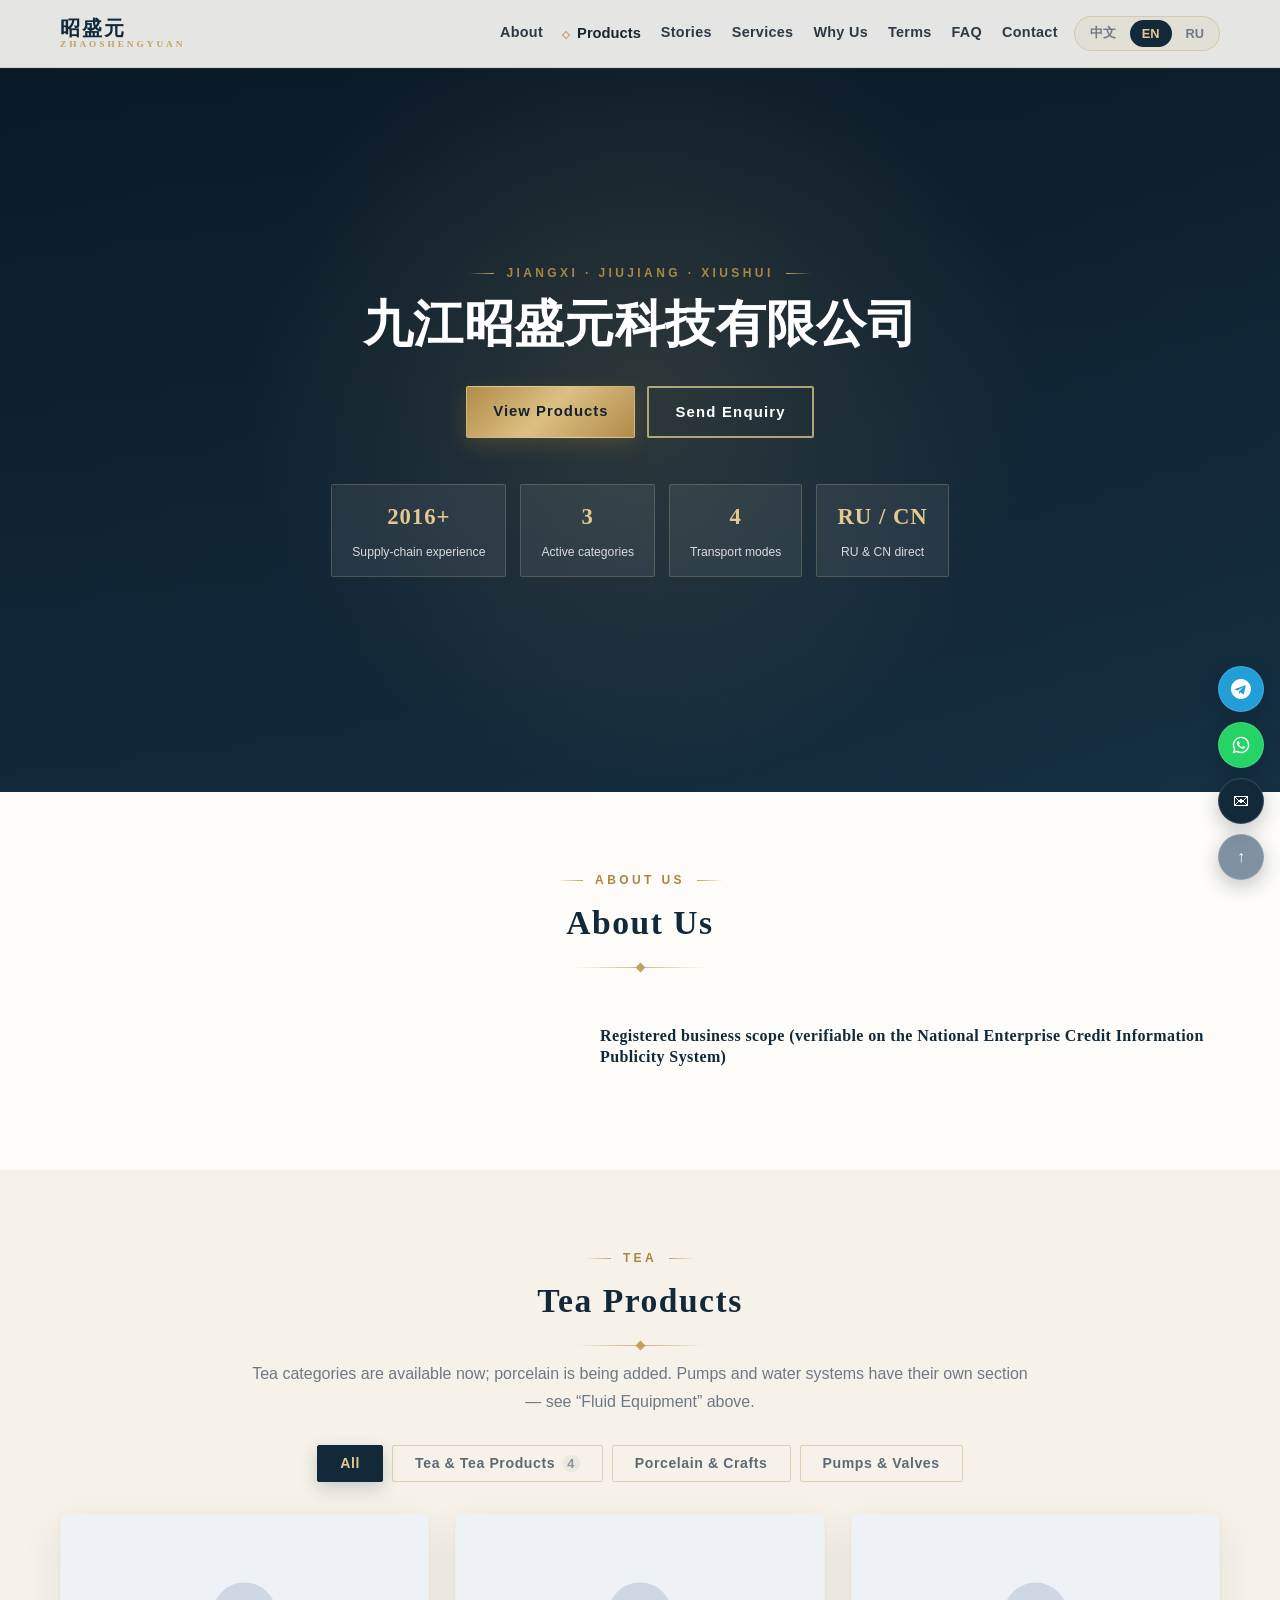
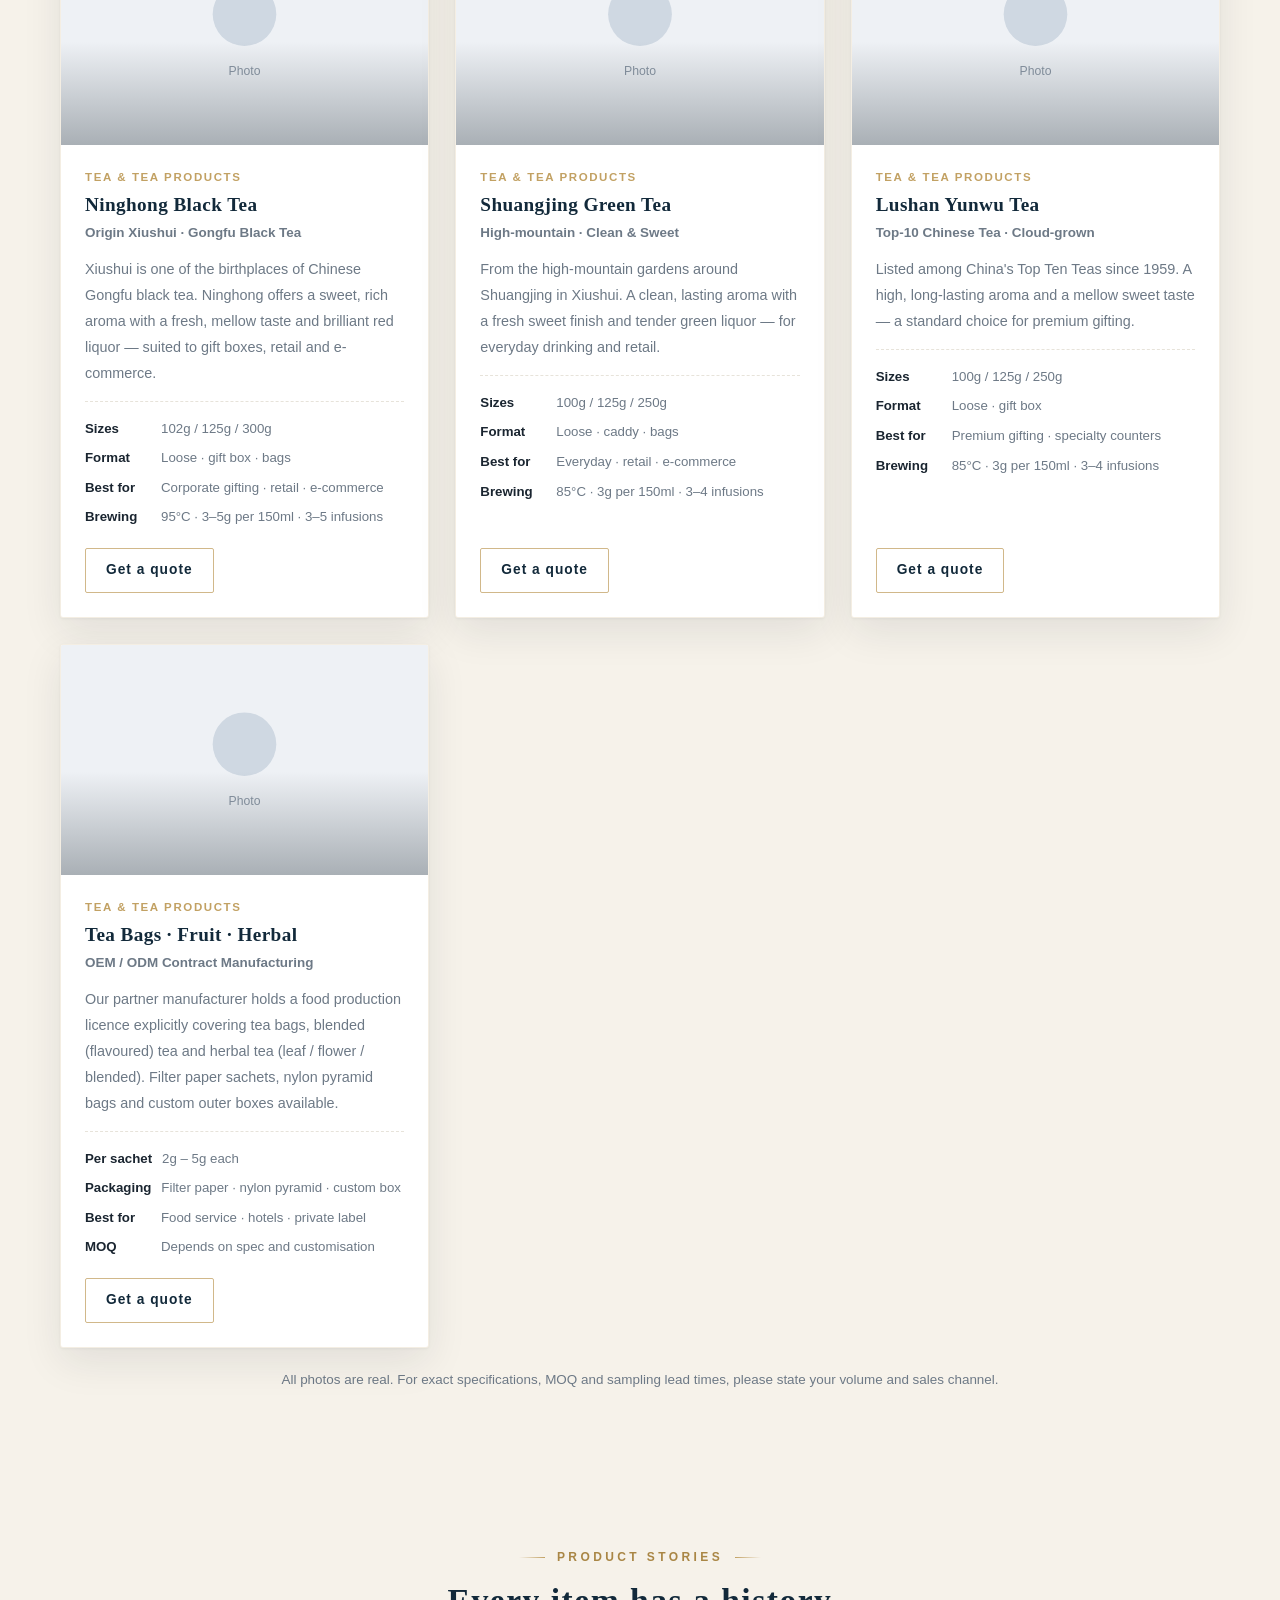
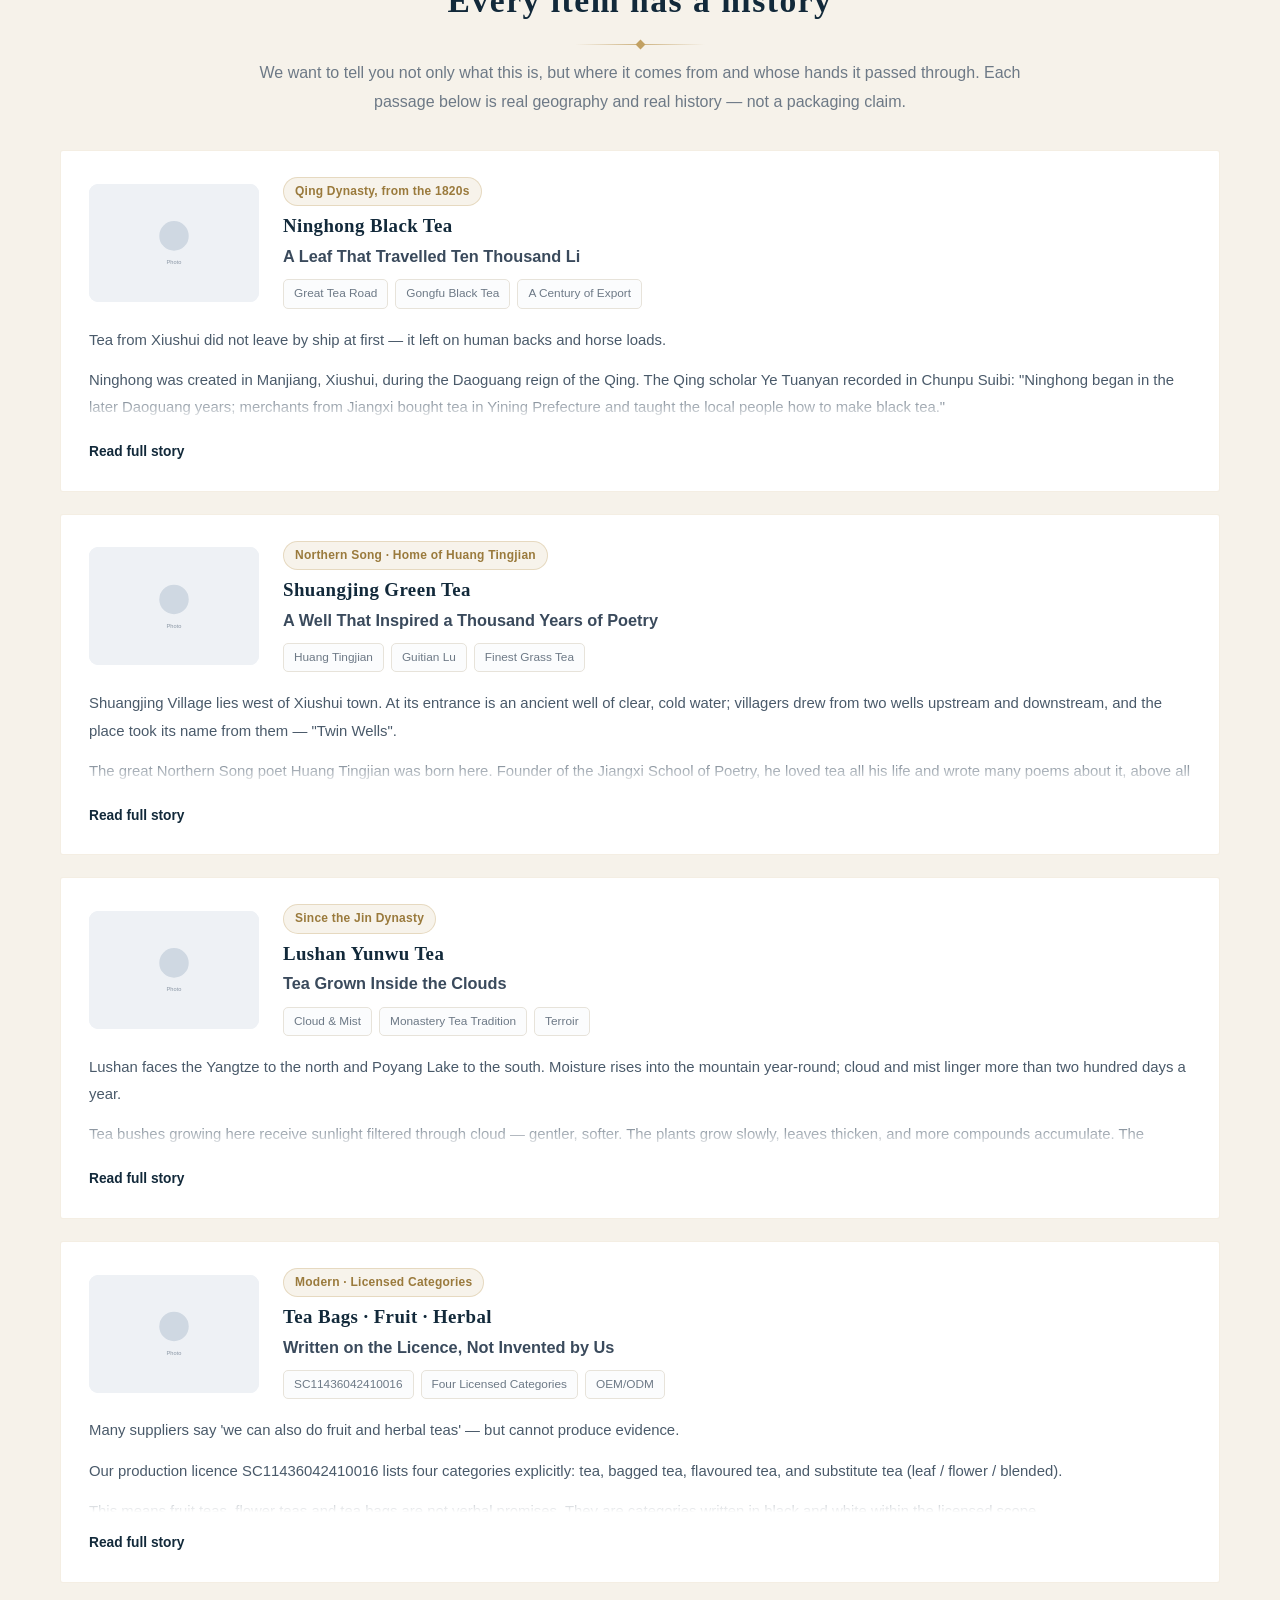
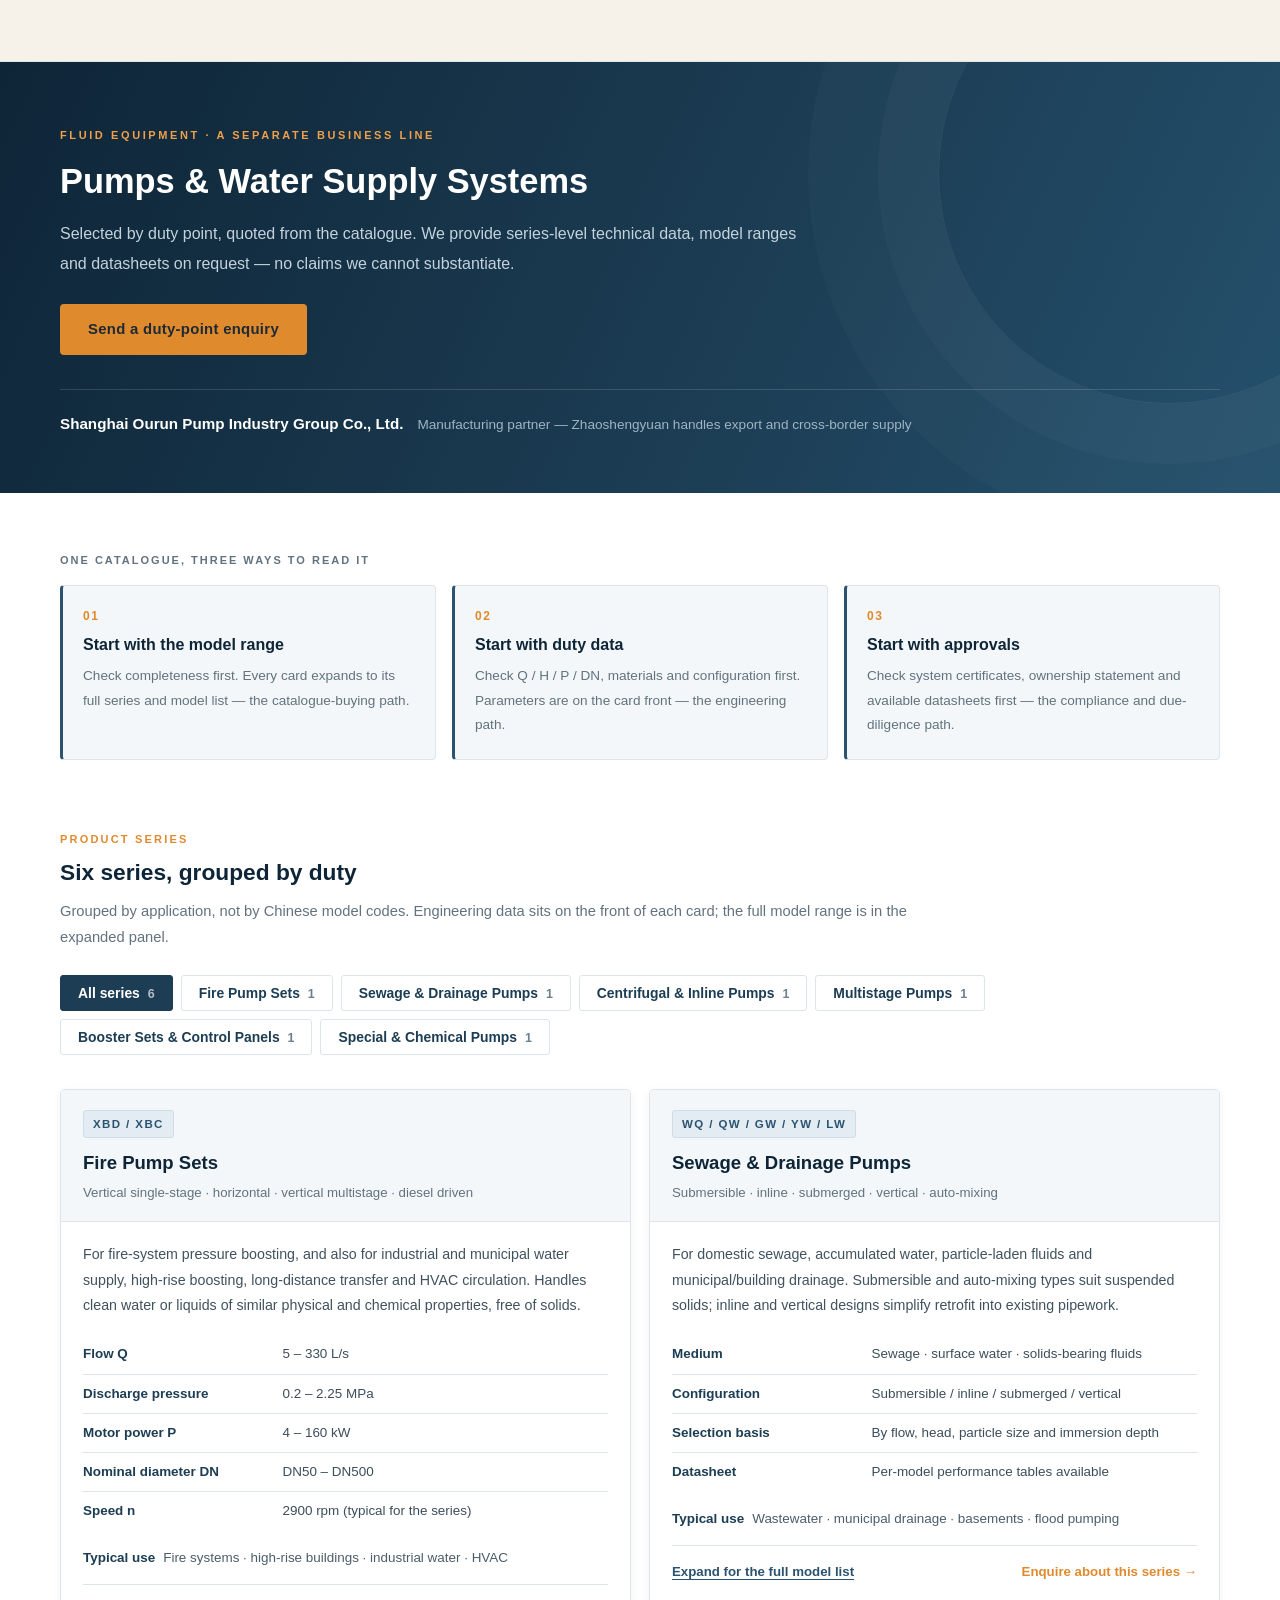
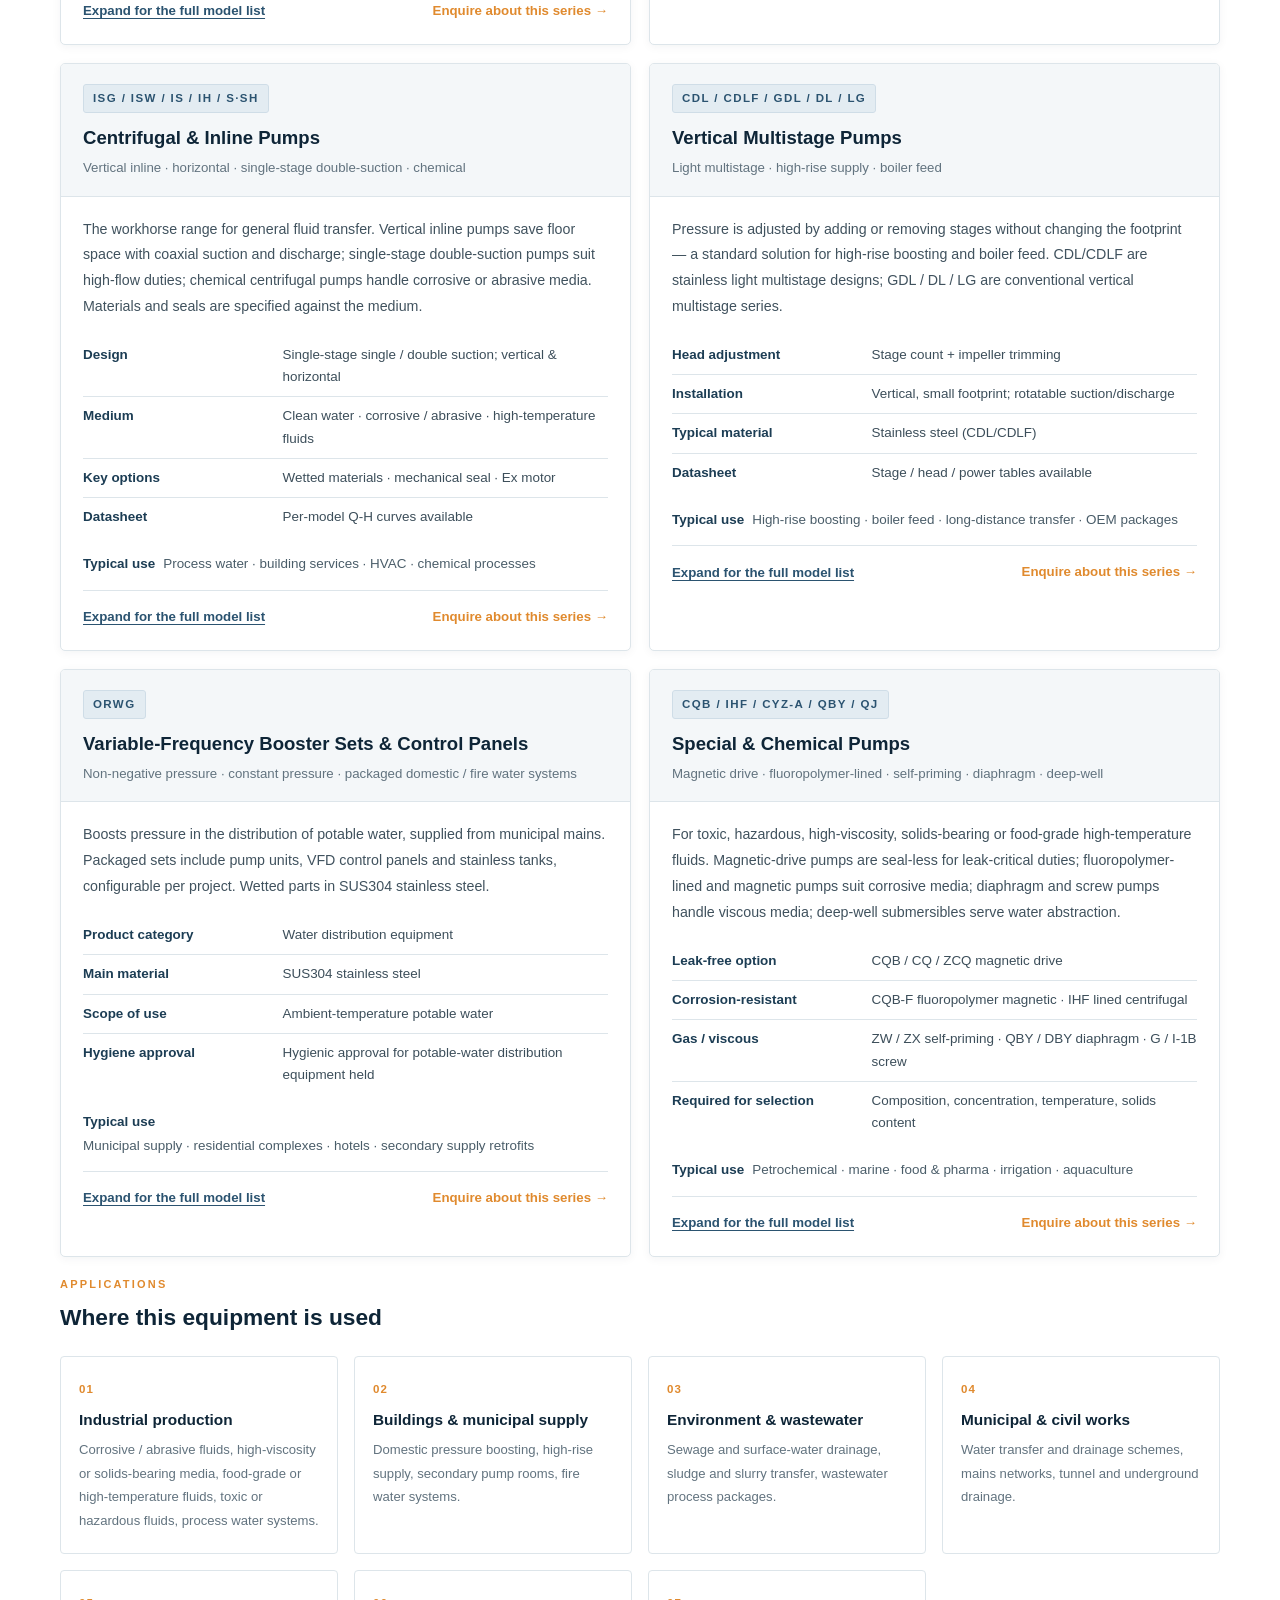
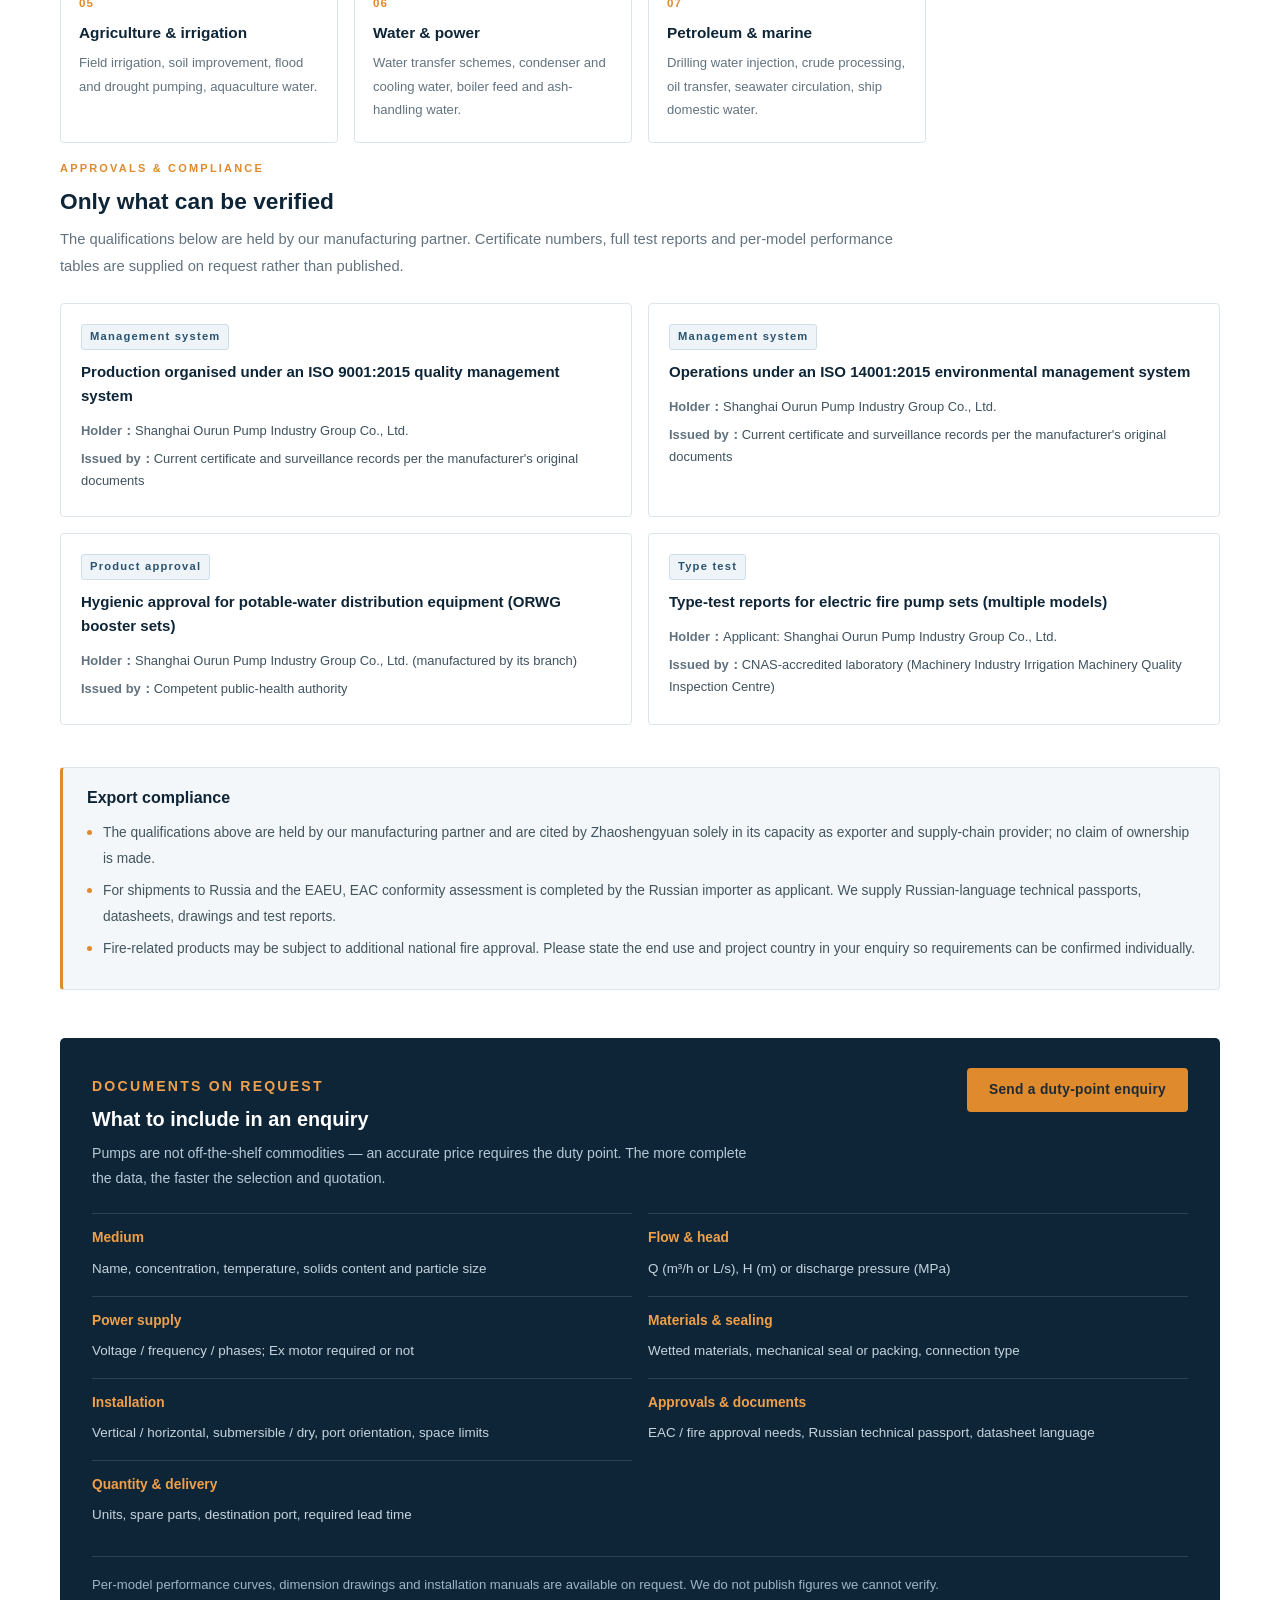
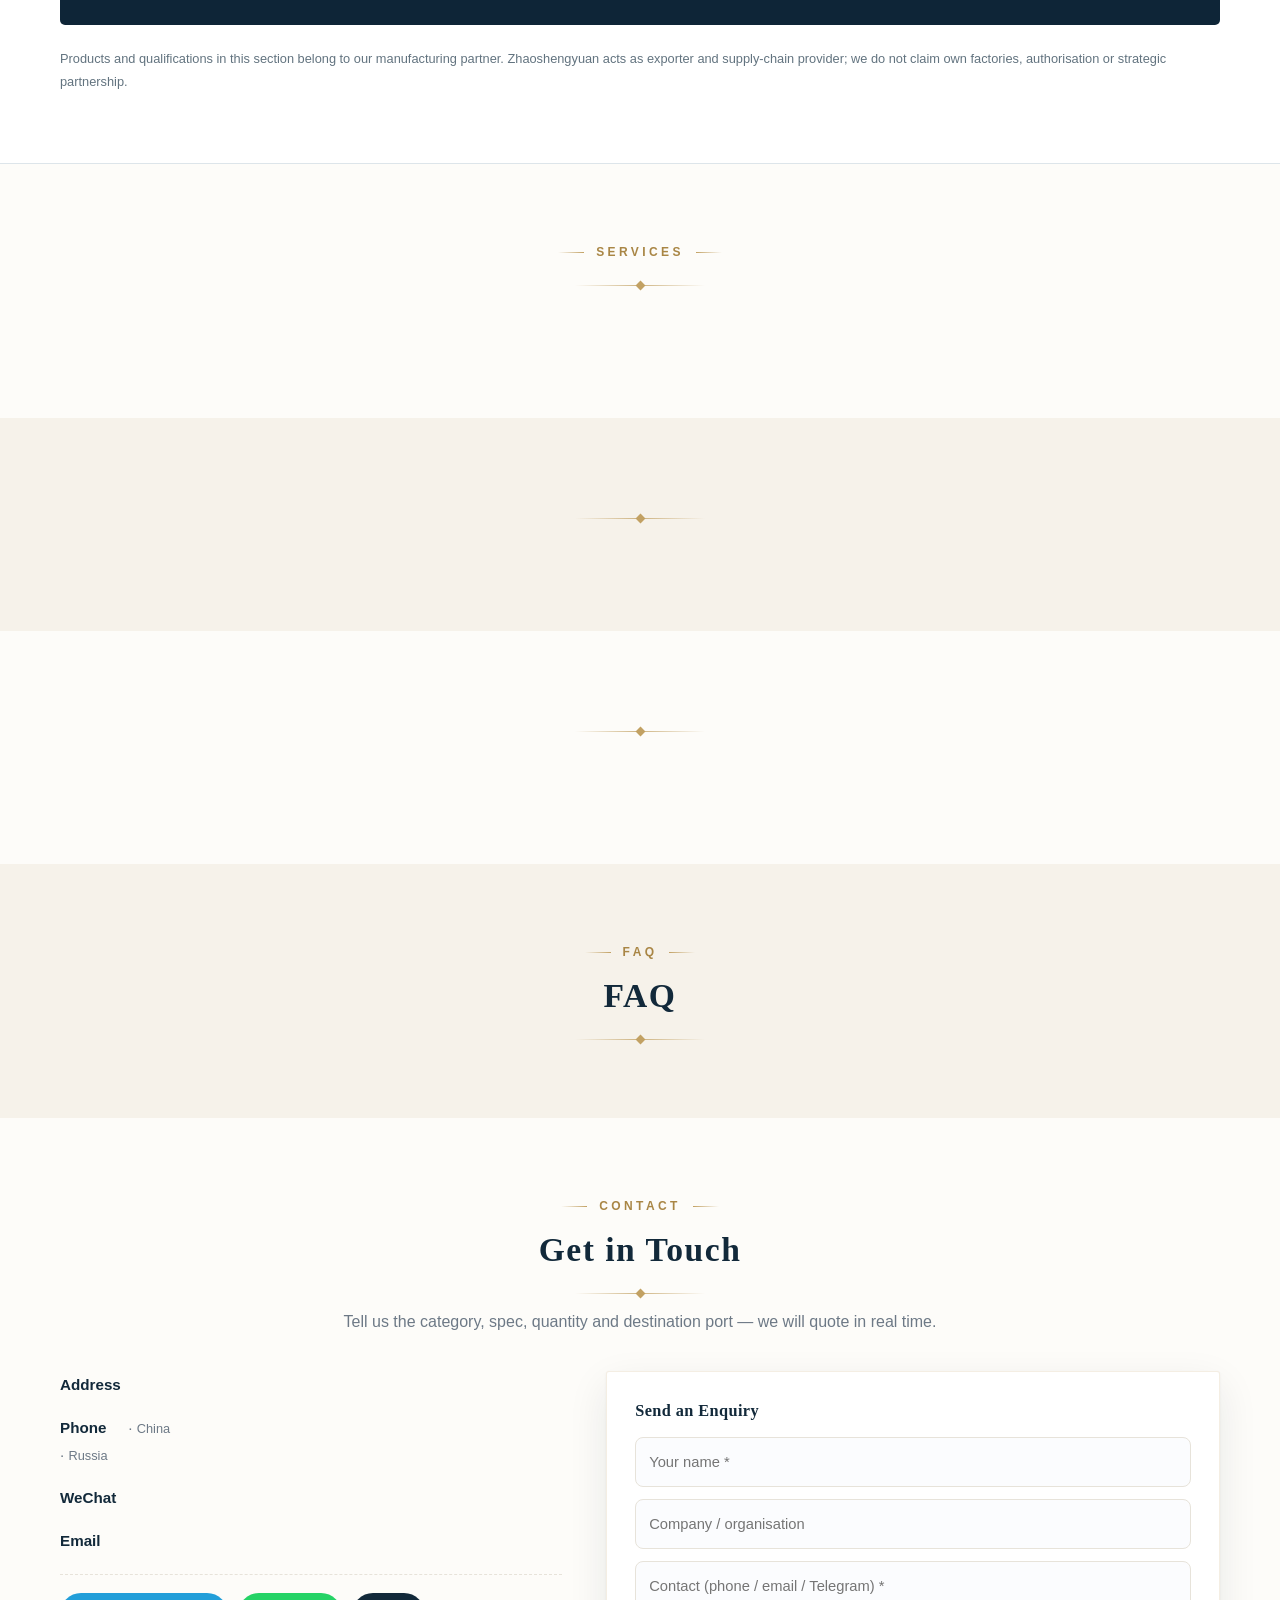
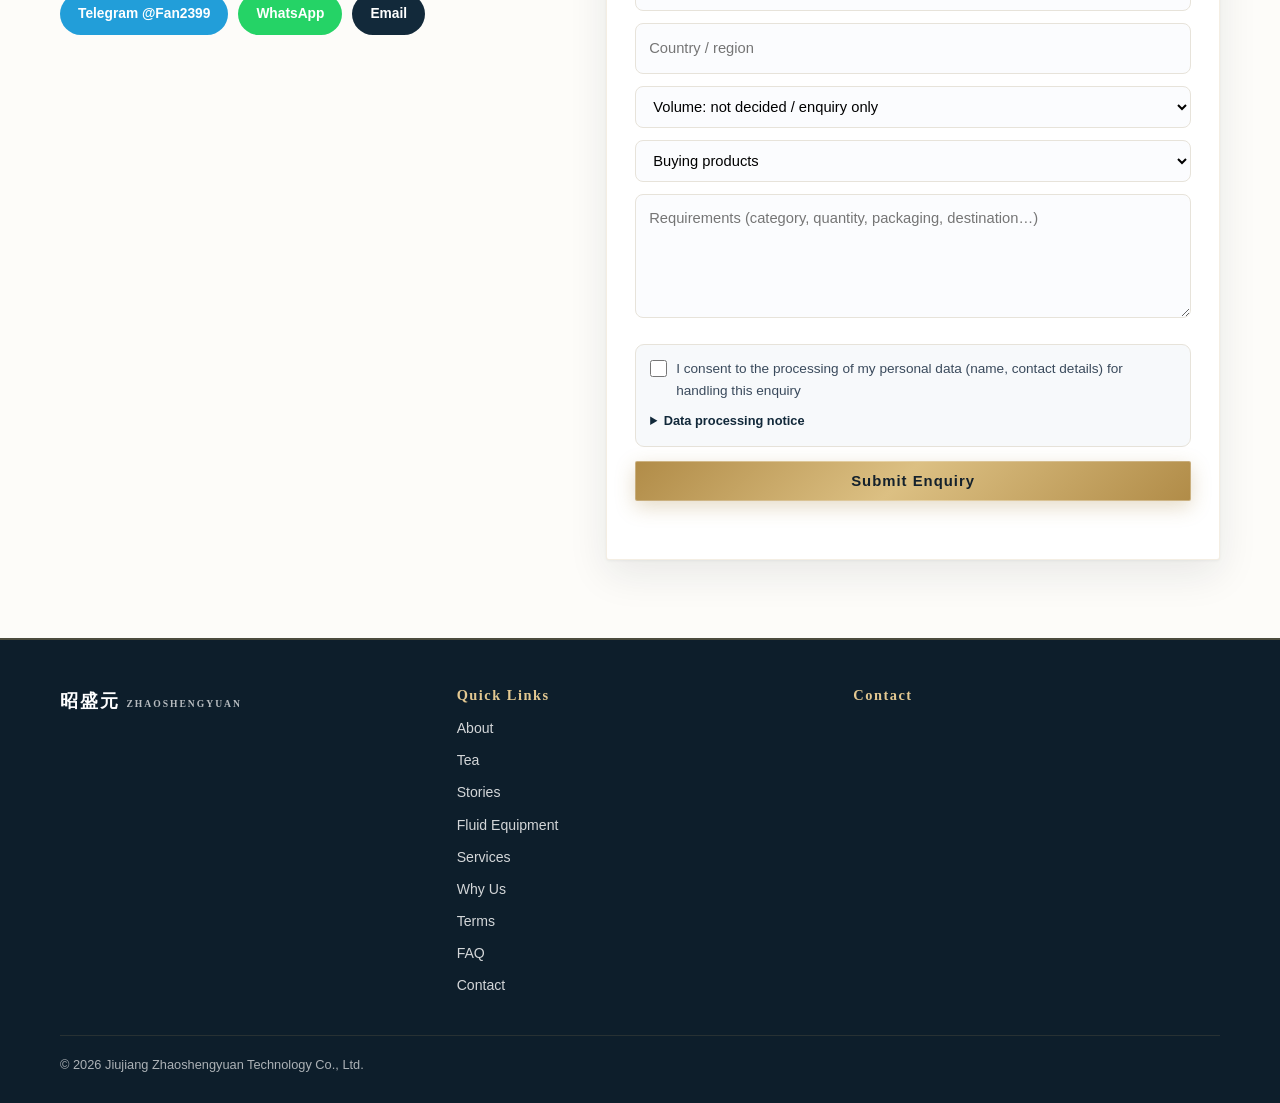
==== commit 6f818f4b: "1" ====
--- a/index.html
+++ b/index.html
@@ -35,6 +35,9 @@
 </head>
 <body>
 
+<!-- 顶部金色阅读进度条（纯装饰，不影响布局与交互） -->
+<div class="scroll-progress" id="scrollProgress" aria-hidden="true"></div>
+
 <!-- ================= 导航 ================= -->
 <header class="topbar" id="topbar">
   <div class="container">
@@ -43,9 +46,55 @@
       <span class="txt">昭盛元<small>ZHAOSHENGYUAN</small></span>
     </a>
     <nav class="navlinks" id="navlinks">
-      <a href="#about"      data-i18n="nav.about"></a>
-      <a href="#products"   data-i18n="nav.products"></a>
-      <a href="#industrial" class="nav-ind" data-i18n="nav.industrial"></a>
+      <a href="#about" data-i18n="nav.about"></a>
+
+      <!-- 产品中心：桌面鼠标悬停展开，移动端点右侧箭头展开。
+           茶叶子项带 data-cat / data-sub，点击后直接切换一级与二级分类，不是死链接。 -->
+      <div class="navitem" id="navProducts">
+        <a class="nav-root" href="#products" data-i18n="nav.center"
+           aria-haspopup="true" aria-expanded="false"></a>
+        <button class="navdrop-toggle" type="button" aria-label="展开产品目录" aria-expanded="false">⌄</button>
+        <div class="navdrop" role="menu">
+          <div class="navdrop-in">
+            <div class="nd-col nd-tea">
+              <p class="nd-kicker" data-i18n="drop.teaLabel"></p>
+              <a class="nd-lead" href="#products" data-cat="tea" data-sub="all">
+                <b data-i18n="drop.teaTitle"></b>
+                <small data-i18n="drop.teaDesc"></small>
+              </a>
+              <div class="nd-subs">
+                <a href="#products" data-cat="tea" data-sub="black"  data-i18n="drop.black"></a>
+                <a href="#products" data-cat="tea" data-sub="green"  data-i18n="drop.green"></a>
+                <a href="#products" data-cat="tea" data-sub="fruit"  data-i18n="drop.fruit"></a>
+                <a href="#products" data-cat="tea" data-sub="teabag" data-i18n="drop.teabag"></a>
+              </div>
+            </div>
+            <div class="nd-col nd-mach">
+              <p class="nd-kicker" data-i18n="drop.machLabel"></p>
+              <a class="nd-lead" href="#industrial">
+                <b data-i18n="drop.machTitle"></b>
+                <small data-i18n="drop.machDesc"></small>
+              </a>
+              <div class="nd-subs">
+                <a href="#machSeries" data-i18n="drop.machSeries"></a>
+                <a href="#machCerts"  data-i18n="drop.machCerts"></a>
+                <a href="#contact"    data-i18n="drop.machRfq"></a>
+              </div>
+            </div>
+            <div class="nd-col nd-more">
+              <p class="nd-kicker" data-i18n="drop.moreLabel"></p>
+              <a href="#stories"    data-i18n="drop.stories"></a>
+              <a href="#capability" data-i18n="drop.capability"></a>
+              <a href="#faq"        data-i18n="drop.faq"></a>
+              <div class="nd-mark"><span>ZSY</span><small data-i18n="drop.markText"></small></div>
+            </div>
+          </div>
+          <div class="nd-foot">
+            <a href="#products" data-cat="all" data-sub="all" data-i18n="drop.all"></a>
+          </div>
+        </div>
+      </div>
+
       <a href="#stories"    data-i18n="nav.stories"></a>
       <a href="#capability" data-i18n="nav.capability"></a>
       <a href="#why"        data-i18n="nav.why"></a>
@@ -161,7 +210,7 @@
     <!-- 三种阅读路径：同一份内容，不同市场各取所需 -->
     <div class="m-lanes" id="mLanes"></div>
 
-    <div class="m-sechead">
+    <div class="m-sechead" id="machSeries">
       <p class="m-kicker" data-i18n="mach.seriesLabel"></p>
       <h3 class="m-h3" data-i18n="mach.seriesTitle"></h3>
       <p class="m-sub" data-i18n="mach.seriesLead"></p>
@@ -175,7 +224,7 @@
     </div>
     <div class="m-apps" id="mApps"></div>
 
-    <div class="m-sechead">
+    <div class="m-sechead" id="machCerts">
       <p class="m-kicker" data-i18n="mach.certLabel"></p>
       <h3 class="m-h3" data-i18n="mach.certTitle"></h3>
       <p class="m-sub" data-i18n="mach.certLead"></p>
--- a/assets/css/style.css
+++ b/assets/css/style.css
@@ -512,3 +512,244 @@
 /* 可选产品图：有图显示，无图自动退回代号色块，不破坏布局 */
 .m-card-img{height:190px;overflow:hidden;background:var(--m-bg);border-bottom:1px solid var(--m-line)}
 .m-card-img img{width:100%;height:100%;object-fit:cover;display:block}
+
+/* ============================================================
+   LUX 视觉层 · 深墨蓝 / 香槟金 / 衬线标题 / 克制动效
+   规则：只作用于茶叶与主站，.m- 命名空间（流体设备）保持工业风不变。
+   兼容旧内核：不新增 min() / clamp()，动画统一受 reduced-motion 管控。
+   ============================================================ */
+:root{
+  --brand:#12293a; --brand2:#1d4760; --gold:#c2a163; --gold2:#e3c891;
+  --ink:#1a2530; --muted:#6d7986; --line:#e7e3da; --bg:#fdfcf9; --bg2:#f6f2ea;
+  --sh:0 1px 3px rgba(18,32,44,.05), 0 14px 40px rgba(18,32,44,.09);
+  --r:6px;
+  --serif:"Noto Serif SC","Songti SC","STSong","SimSun",Georgia,"Times New Roman",serif;
+}
+
+body{background:var(--bg)}
+h1,h2,h3,h4,h5,.brand .txt,.fbrand{font-family:var(--serif);letter-spacing:.4px}
+.m-sec h1,.m-sec h2,.m-sec h3,.m-sec h4,.m-sec h5{font-family:inherit;letter-spacing:inherit}
+section.alt{background:var(--bg2)}
+
+/* ---------- 阅读进度金线 ---------- */
+.scroll-progress{position:fixed;top:0;left:0;height:2px;width:0;z-index:120;
+  background:linear-gradient(90deg,#8c6b32,#c2a163,#e8d2a1);
+  box-shadow:0 0 10px rgba(194,161,99,.65);transition:width .12s linear;pointer-events:none}
+
+/* ---------- 顶栏 ---------- */
+.topbar{background:rgba(253,252,249,.9);
+  border-bottom:1px solid rgba(194,161,99,.28);box-shadow:0 1px 0 rgba(194,161,99,.08)}
+.topbar.scrolled{background:rgba(253,252,249,.96);
+  box-shadow:0 8px 32px rgba(18,32,44,.10);border-bottom-color:rgba(194,161,99,.45)}
+.brand .txt{font-size:1.22rem;letter-spacing:2px}
+.brand .txt small{letter-spacing:3px;color:var(--gold)}
+.navlinks{gap:20px}
+.navlinks > a{font-size:.9rem;letter-spacing:.3px;color:#2c3a46}
+.navlinks > a::after{content:"";position:absolute;left:0;right:0;bottom:-2px;height:1px;
+  background:var(--gold);transform:scaleX(0);transform-origin:center;
+  transition:transform .32s cubic-bezier(.2,.7,.2,1)}
+.navlinks > a:hover{color:var(--gold)}
+.navlinks > a:hover::after{transform:scaleX(1)}
+.langswitch{background:rgba(194,161,99,.09);border-color:rgba(194,161,99,.35)}
+.langswitch button.on{background:var(--brand);color:var(--gold2)}
+
+/* ---------- 产品中心 · 悬停下拉 ---------- */
+.navitem{position:relative;display:flex;align-items:center}
+.nav-root{font-size:.9rem;font-weight:600;color:#2c3a46;padding:6px 0;
+  position:relative;white-space:nowrap;transition:color .2s}
+.nav-root::before{content:"";display:inline-block;width:4px;height:4px;margin-right:8px;
+  vertical-align:middle;border:1px solid var(--gold);transform:rotate(45deg);transition:.3s}
+.nav-root::after{content:"";position:absolute;left:0;right:0;bottom:-2px;height:1px;
+  background:var(--gold);transform:scaleX(0);transition:transform .32s cubic-bezier(.2,.7,.2,1)}
+.navitem:hover .nav-root,.navitem:focus-within .nav-root{color:var(--gold)}
+.navitem:hover .nav-root::before,.navitem:focus-within .nav-root::before{background:var(--gold)}
+.navitem:hover .nav-root::after,.navitem:focus-within .nav-root::after{transform:scaleX(1)}
+.navdrop-toggle{display:none}
+
+/* top:100% 不留空隙，避免鼠标从导航项移向面板时 hover 断掉 */
+.navdrop{position:absolute;top:100%;left:-24px;width:760px;
+  max-width:calc(100vw - 200px);
+  background:linear-gradient(160deg,#142b3b 0%,#0d1e2b 100%);
+  border:1px solid rgba(194,161,99,.34);border-radius:4px;
+  box-shadow:0 24px 70px rgba(8,20,30,.34),inset 0 1px 0 rgba(194,161,99,.16);
+  padding:26px 26px 0;opacity:0;visibility:hidden;transform:translateY(-10px);
+  transition:opacity .28s ease,transform .32s cubic-bezier(.2,.7,.2,1),visibility .28s;
+  pointer-events:none;z-index:110}
+.navdrop::before{content:"";position:absolute;top:-5px;left:52px;width:9px;height:9px;
+  background:#142b3b;border-left:1px solid rgba(194,161,99,.34);
+  border-top:1px solid rgba(194,161,99,.34);transform:rotate(45deg)}
+.navitem:hover .navdrop,.navitem:focus-within .navdrop,.navitem.drop-open .navdrop{
+  opacity:1;visibility:visible;transform:translateY(0);pointer-events:auto}
+.navdrop-in{display:flex;flex-wrap:wrap;margin:0 -14px}
+.nd-col{width:33.333%;padding:0 14px 22px;box-sizing:border-box}
+.nd-kicker{font-size:10px;letter-spacing:2.4px;text-transform:uppercase;
+  color:var(--gold2);font-weight:700;margin-bottom:16px;opacity:.92}
+.nd-lead{display:block;margin-bottom:16px;padding:0 0 14px;
+  border-bottom:1px solid rgba(255,255,255,.09);transition:.2s}
+.nd-lead b{display:block;font-family:var(--serif);font-size:1.02rem;color:#fff;
+  font-weight:600;letter-spacing:.5px;transition:color .2s}
+.nd-lead small{display:block;margin-top:6px;font-size:.76rem;line-height:1.7;color:#9db0bd}
+.nd-lead:hover b{color:var(--gold2)}
+.nd-subs a{display:block;font-size:.87rem;color:#c4d2dc;padding:6px 0 6px 16px;
+  position:relative;transition:transform .22s,color .22s}
+.nd-subs a::before{content:"";position:absolute;left:0;top:50%;margin-top:-2px;
+  width:4px;height:4px;border:1px solid var(--gold);transform:rotate(45deg);transition:.22s}
+.nd-subs a:hover{color:var(--gold2);transform:translateX(4px)}
+.nd-subs a:hover::before{background:var(--gold)}
+.nd-more > a{display:block;font-size:.85rem;color:#b9c8d3;padding:6px 0 6px 16px;
+  position:relative;transition:transform .22s,color .22s}
+.nd-more > a::before{content:"";position:absolute;left:0;top:50%;margin-top:-2px;
+  width:4px;height:4px;border:1px solid var(--gold);transform:rotate(45deg);transition:.22s}
+.nd-more > a:hover{color:var(--gold2);transform:translateX(4px)}
+.nd-more > a:hover::before{background:var(--gold)}
+.nd-mark{margin-top:18px;padding-top:16px;border-top:1px solid rgba(255,255,255,.09)}
+.nd-mark span{display:block;font-family:var(--serif);font-size:1.5rem;
+  color:rgba(194,161,99,.6);letter-spacing:6px}
+.nd-mark small{display:block;font-size:.72rem;color:#8497a5;line-height:1.7;margin-top:6px}
+.nd-mach .nd-kicker{color:#f0a04a}
+.nd-mach .nd-subs a::before{border-color:#f0a04a}
+.nd-mach .nd-subs a:hover{color:#f0a04a}
+.nd-mach .nd-subs a:hover::before{background:#f0a04a}
+.nd-foot{border-top:1px solid rgba(194,161,99,.22);margin:0 -26px;padding:13px 26px;text-align:center}
+.nd-foot a{font-size:.8rem;letter-spacing:1.5px;color:var(--gold2);font-weight:700}
+.nd-foot a:hover{color:#fff}
+
+@media (min-width:861px) and (max-width:1000px){
+  .navdrop{width:640px;left:-60px}
+  .nd-col{width:50%}
+  .nd-more{width:100%;padding-top:16px;border-top:1px solid rgba(255,255,255,.08)}
+  .nd-mark{display:none}
+}
+
+/* ---------- 分节标题 ---------- */
+.eyebrow{display:flex;align-items:center;justify-content:center;gap:12px;
+  letter-spacing:3.4px;color:#a98645}
+.eyebrow::before,.eyebrow::after{content:"";width:26px;height:1px;flex-shrink:0;
+  background:linear-gradient(90deg,transparent,var(--gold))}
+.eyebrow::after{background:linear-gradient(90deg,var(--gold),transparent)}
+.divider{position:relative;width:130px;height:1px;border-radius:0;margin-top:22px;
+  background:linear-gradient(90deg,transparent,rgba(194,161,99,.8),transparent)}
+.divider::after{content:"";position:absolute;left:50%;top:50%;width:7px;height:7px;
+  margin:-3.5px 0 0 -3.5px;background:var(--gold);transform:rotate(45deg)}
+.title{letter-spacing:1.5px;font-weight:600}
+
+/* ---------- 按钮：金箔渐变 + 微光扫过 ---------- */
+.btn{letter-spacing:1px;border-radius:2px}
+.btn.primary{position:relative;overflow:hidden;
+  background:linear-gradient(135deg,#b18c48 0%,#dcc083 48%,#b18c48 100%);
+  color:#14212c;border:1px solid rgba(255,255,255,.28);
+  box-shadow:0 6px 20px rgba(160,124,54,.28)}
+.btn.primary::after{content:"";position:absolute;top:-50%;left:-70%;width:40%;height:200%;
+  background:linear-gradient(90deg,transparent,rgba(255,255,255,.48),transparent);
+  transform:skewX(-22deg);transition:left .65s ease}
+.btn.primary:hover{background:linear-gradient(135deg,#b18c48 0%,#e6cd92 48%,#b18c48 100%);
+  transform:translateY(-2px);box-shadow:0 10px 30px rgba(160,124,54,.44)}
+.btn.primary:hover::after{left:130%}
+.btn.ghost{border-color:rgba(226,201,145,.75);letter-spacing:1.2px}
+.btn.ghost:hover{background:rgba(226,201,145,.14);border-color:#e2c991;
+  box-shadow:0 8px 26px rgba(0,0,0,.18)}
+.btn.outline{border:1px solid rgba(194,161,99,.75);color:var(--brand);background:transparent}
+.btn.outline:hover{background:linear-gradient(135deg,#b18c48,#dcc083 48%,#b18c48);
+  color:#14212c;border-color:transparent;box-shadow:0 8px 24px rgba(160,124,54,.3)}
+.cform button{border:0}
+
+/* ---------- 卡片：细金边 + 顶部扫光 ---------- */
+.pcard,.scard,.mini-card,.fq,.steps li,.cform,.empty-note{
+  border:1px solid rgba(194,161,99,.18);border-radius:3px}
+.pcard{position:relative}
+.pcard::before{content:"";position:absolute;top:0;left:0;right:0;height:2px;z-index:2;
+  background:linear-gradient(90deg,transparent,var(--gold),transparent);
+  transform:scaleX(0);transition:transform .5s ease}
+.pcard:hover{transform:translateY(-8px);border-color:rgba(194,161,99,.55);
+  box-shadow:0 18px 50px rgba(18,32,44,.14)}
+.pcard:hover::before{transform:scaleX(1)}
+.pcard-img{position:relative}
+.pcard-img::after{content:"";position:absolute;inset:0;pointer-events:none;
+  background:linear-gradient(180deg,transparent 55%,rgba(10,24,34,.3))}
+.pcard-cat{letter-spacing:1.6px}
+.scard:hover{border-color:rgba(194,161,99,.5);box-shadow:0 14px 40px rgba(18,32,44,.1)}
+.sera{background:rgba(194,161,99,.13);color:#9a7a3c;border:1px solid rgba(194,161,99,.32)}
+.mini-card{border-left:2px solid var(--gold)}
+.steps li b{background:var(--brand);color:var(--gold2)}
+
+/* ---------- 筛选胶囊 → 利落方角 ---------- */
+.catbtn{background:transparent;border:1px solid rgba(194,161,99,.42);border-radius:2px;
+  padding:9px 22px;letter-spacing:.6px;color:#5c6a76}
+.catbtn:hover{border-color:var(--gold);color:var(--brand);background:rgba(194,161,99,.09)}
+.catbtn.on{background:var(--brand);color:var(--gold2);border-color:var(--brand);
+  box-shadow:0 6px 18px rgba(18,41,58,.2)}
+.subbtn{border-radius:2px;letter-spacing:.4px}
+.subbtn.on{background:rgba(194,161,99,.14);border-color:var(--gold);color:var(--brand)}
+
+/* ---------- 页脚 ---------- */
+footer{background:#0d1e2b;border-top:2px solid rgba(194,161,99,.35)}
+footer h5{color:var(--gold2);letter-spacing:1.5px}
+.fbrand{letter-spacing:2px;color:#fff}
+.fbottom{border-top-color:rgba(194,161,99,.18)}
+.floatbar a{box-shadow:0 6px 20px rgba(10,24,34,.24);border:1px solid rgba(255,255,255,.14)}
+.floatbar a:hover{box-shadow:0 10px 28px rgba(10,24,34,.34)}
+
+/* ---------- 首屏：缓慢光晕 / 轻微推镜 / 文字依次入场 ---------- */
+.hero{background:linear-gradient(140deg,#0b1c2a,#12293a 55%,#1d4760)}
+.hero-bg{z-index:0;animation:luxZoom 26s ease-out infinite alternate}
+.hero::after{z-index:1;background:linear-gradient(180deg,rgba(9,22,33,.68),rgba(18,41,58,.76))}
+.hero::before{content:"";position:absolute;left:50%;top:50%;width:900px;height:900px;
+  margin:-450px 0 0 -450px;border-radius:50%;z-index:2;pointer-events:none;
+  background:radial-gradient(circle,rgba(194,161,99,.17) 0%,rgba(194,161,99,0) 62%);
+  animation:luxDrift 18s ease-in-out infinite alternate}
+.hero-inner{z-index:3}
+.hero-inner > *{animation:luxRise .9s cubic-bezier(.2,.7,.2,1) both}
+.hero-inner > :nth-child(1){animation-delay:.08s}
+.hero-inner > :nth-child(2){animation-delay:.18s}
+.hero-inner > :nth-child(3){animation-delay:.28s}
+.hero-inner > :nth-child(4){animation-delay:.38s}
+.hero-inner > :nth-child(5){animation-delay:.48s}
+@keyframes luxDrift{0%{transform:translate3d(-6%,-4%,0) scale(1)}100%{transform:translate3d(8%,6%,0) scale(1.12)}}
+@keyframes luxZoom{0%{transform:scale(1)}100%{transform:scale(1.09)}}
+@keyframes luxRise{from{opacity:0;transform:translateY(22px)}to{opacity:1;transform:none}}
+.hero-facts li{background:rgba(255,255,255,.07);border:1px solid rgba(226,201,145,.22);
+  border-radius:2px;-webkit-backdrop-filter:blur(6px);backdrop-filter:blur(6px);transition:.3s}
+.hero-facts li:hover{transform:translateY(-4px);border-color:rgba(226,201,145,.6);
+  background:rgba(255,255,255,.11)}
+.hero-facts b{font-family:var(--serif);font-size:1.42rem;color:var(--gold2);letter-spacing:1px}
+
+/* ---------- 移动端下拉 ---------- */
+@media (max-width:860px){
+  .navitem{display:flex;flex-wrap:wrap;width:100%;border-top:1px solid #f2f5f8}
+  .nav-root{flex:1;padding:14px 22px;font-size:.95rem}
+  .nav-root::after{display:none}
+  .navdrop-toggle{display:block;background:none;border:0;color:var(--gold);
+    font-size:1.25rem;padding:8px 22px;cursor:pointer;line-height:1;transition:transform .25s}
+  .navdrop-toggle[aria-expanded="true"]{transform:rotate(180deg)}
+  .navdrop{position:static;width:100%;max-width:none;opacity:1;visibility:visible;
+    transform:none;pointer-events:auto;display:none;
+    background:#faf8f3;border:0;border-top:1px solid rgba(194,161,99,.3);
+    box-shadow:none;padding:18px 18px 0;border-radius:0}
+  .navdrop::before{display:none}
+  .navitem.drop-open .navdrop{display:block}
+  .nd-col{width:100%;padding:0 0 16px}
+  .nd-kicker{color:#9a7a3c;margin-bottom:8px}
+  .nd-lead{border-bottom-color:rgba(194,161,99,.25);margin-bottom:8px;padding-bottom:10px}
+  .nd-lead b{color:var(--brand)}
+  .nd-lead small{color:var(--muted)}
+  .nd-subs a{color:#43535f;padding:5px 0 5px 16px}
+  .nd-subs a:hover{color:var(--gold)}
+  .nd-mark{display:none}
+  .nd-foot{margin:0 -18px;padding:10px 18px;border-top-color:rgba(194,161,99,.25)}
+  .nd-foot a{color:var(--brand)}
+  .nd-mach .nd-kicker{color:#b06a1d}
+  .nd-mach .nd-subs a{color:#43535f}
+  .nd-more > a{color:#43535f}
+  .nd-more > a:hover{color:var(--gold)}
+  .eyebrow{letter-spacing:2.2px}
+}
+
+/* ---------- 减少动效 / 打印 ---------- */
+@media (prefers-reduced-motion:reduce){
+  .hero::before,.hero-bg,.hero-inner > *,.btn.primary::after{animation:none!important}
+  .navdrop,.nav-root::after,.pcard::before,.scroll-progress{transition:none!important}
+  .scroll-progress{display:none}
+}
+@media print{
+  .scroll-progress,.navdrop{display:none!important}
+}
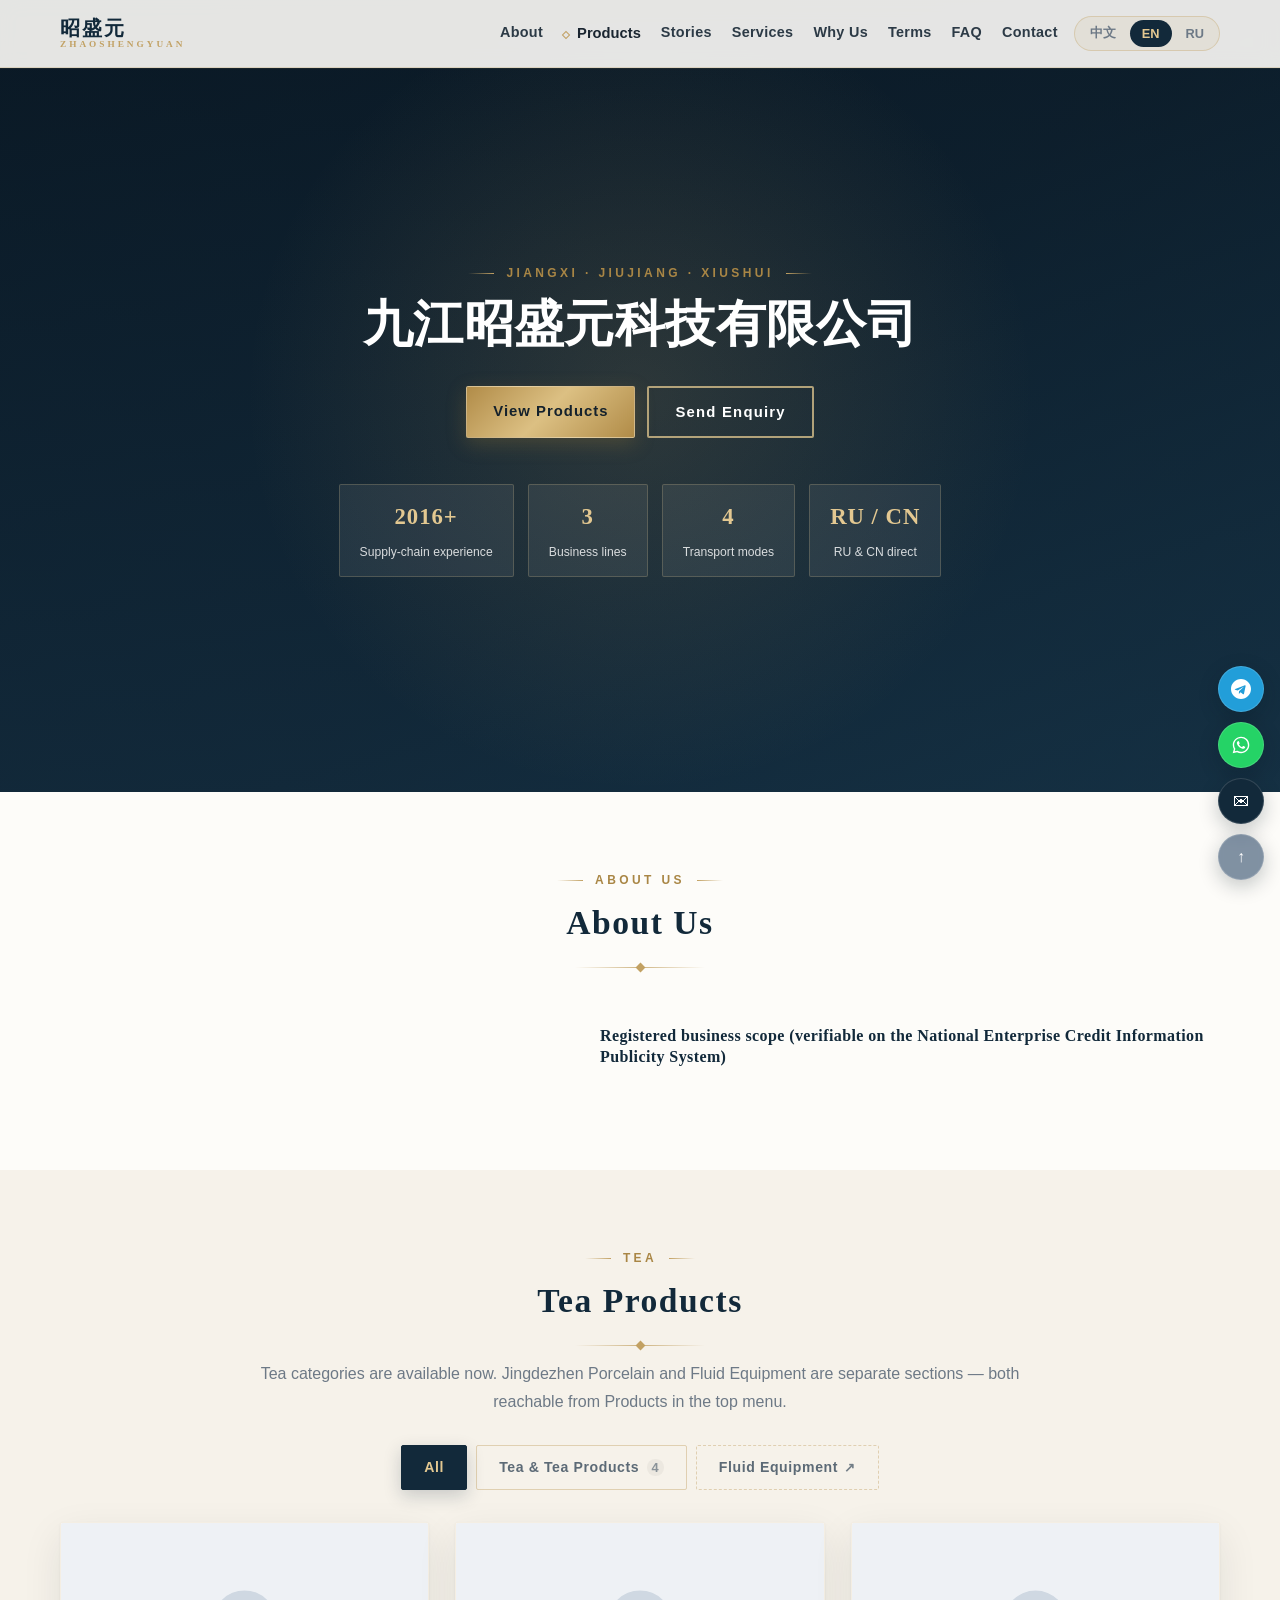
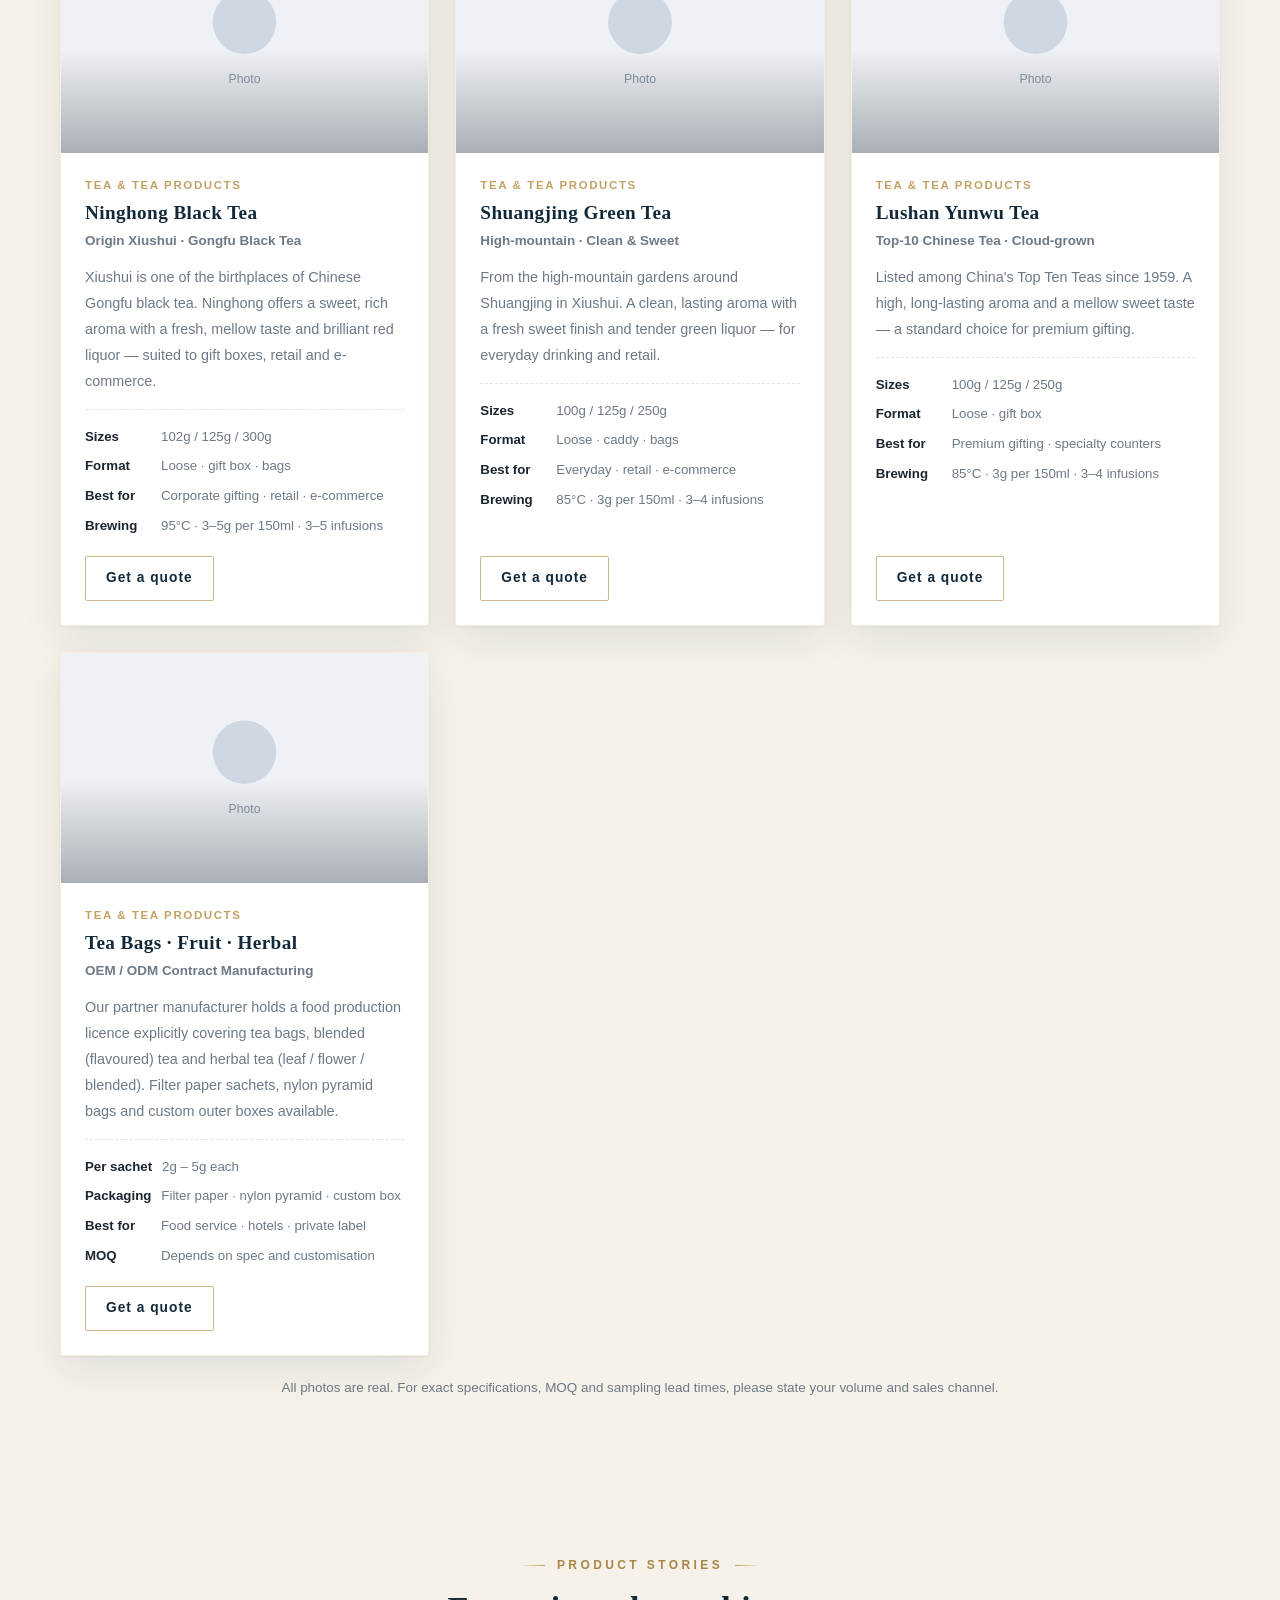
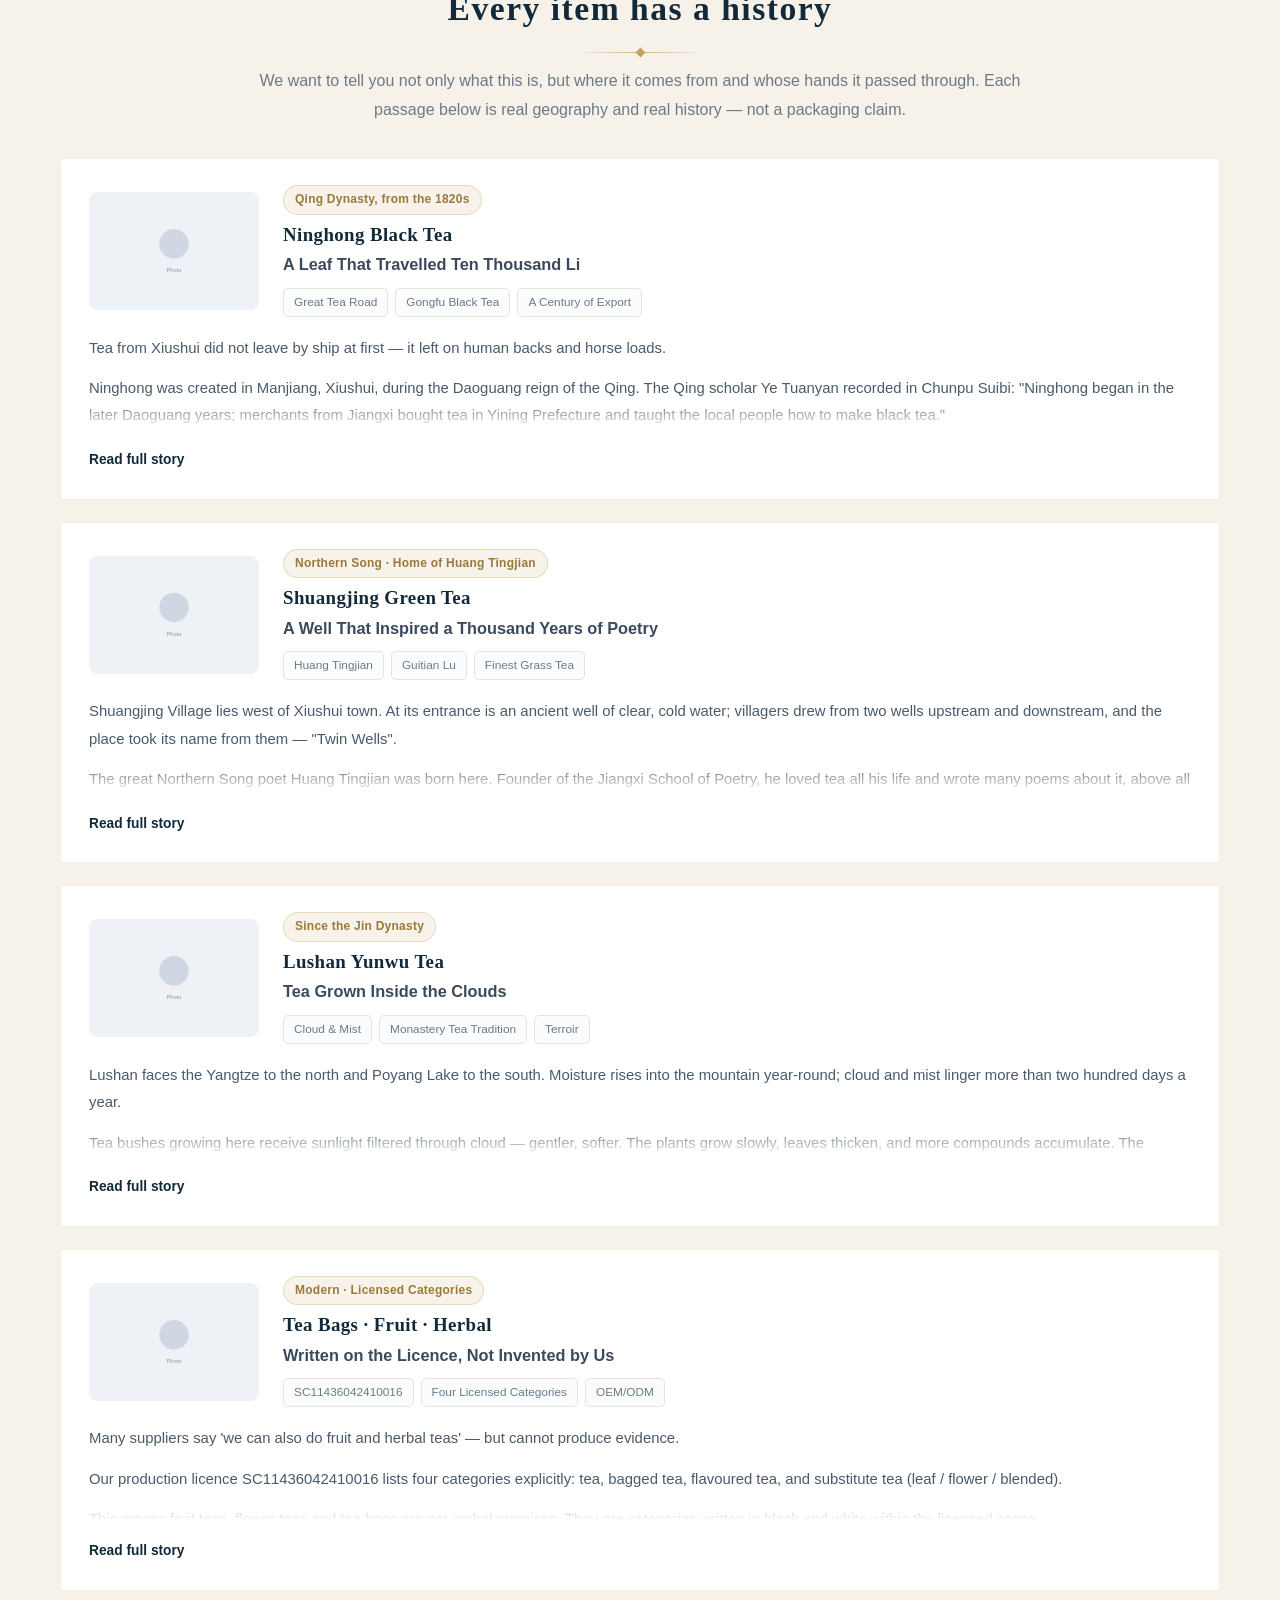
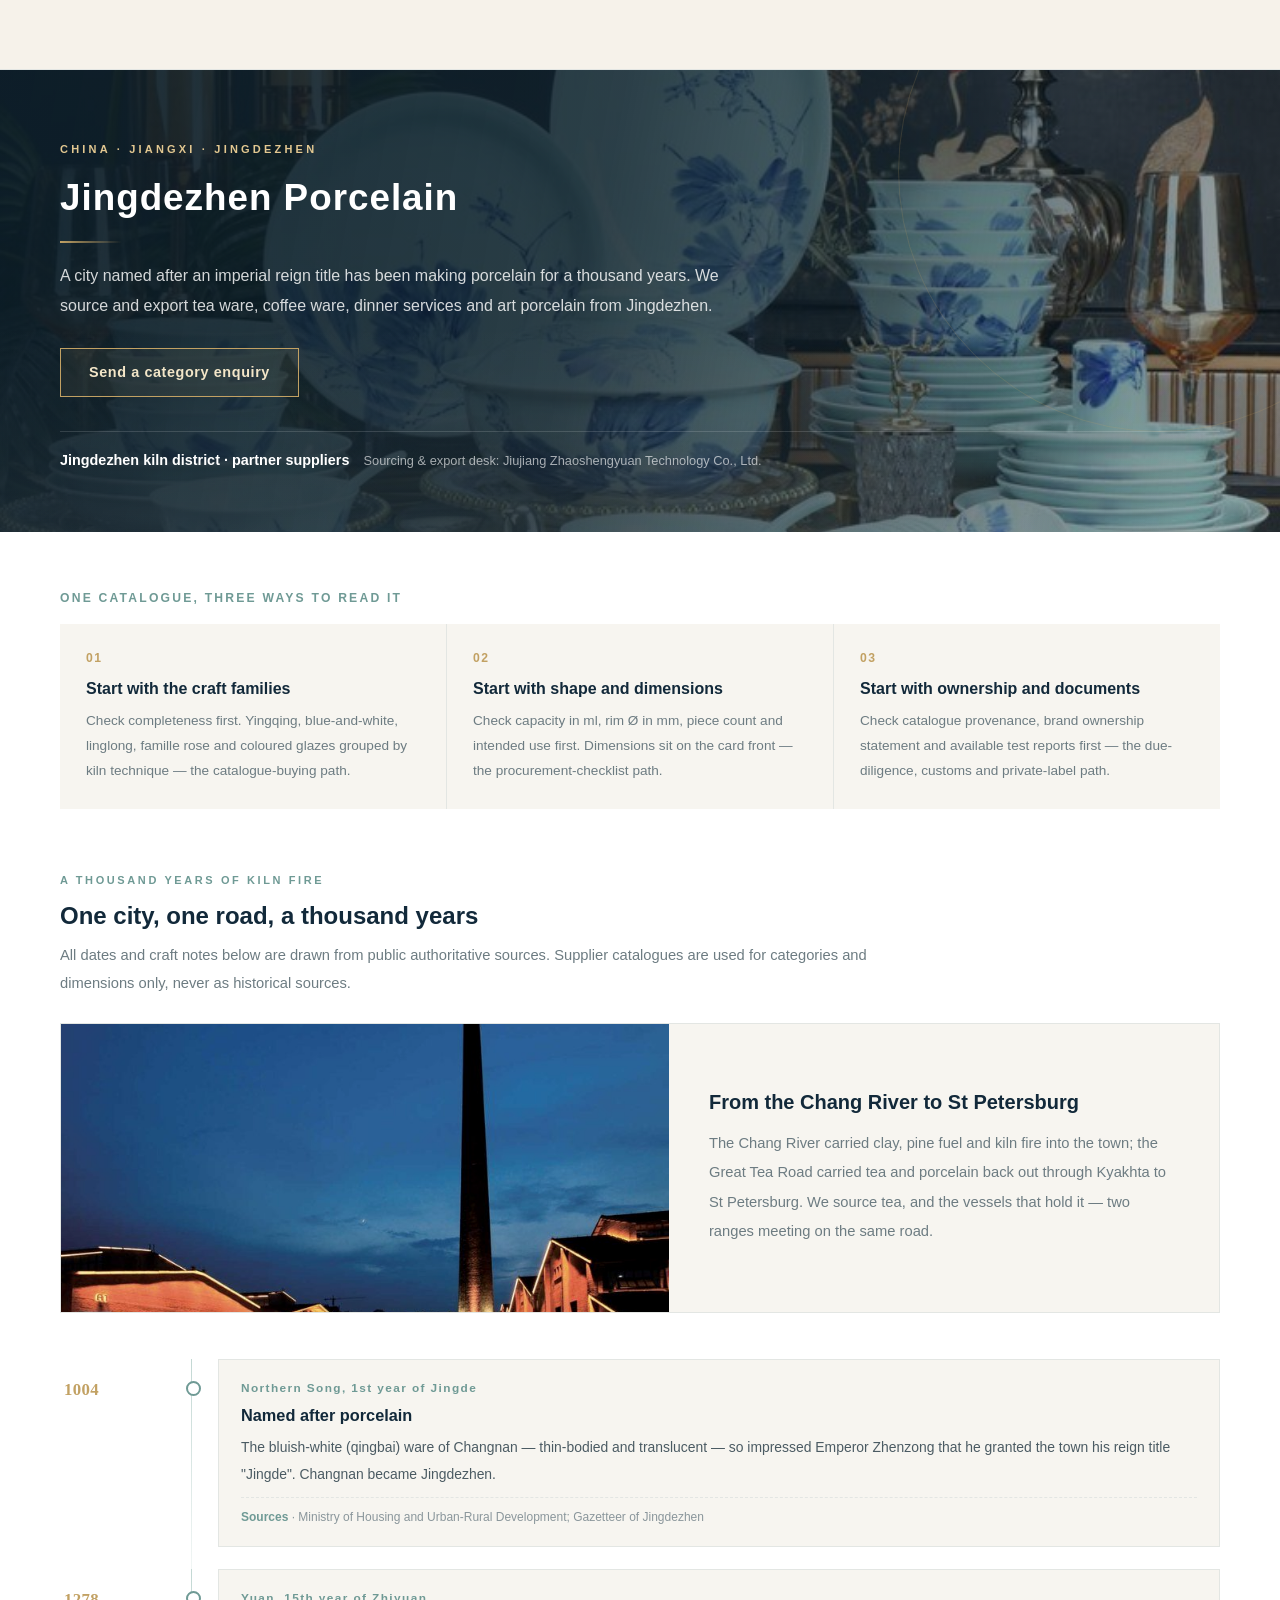
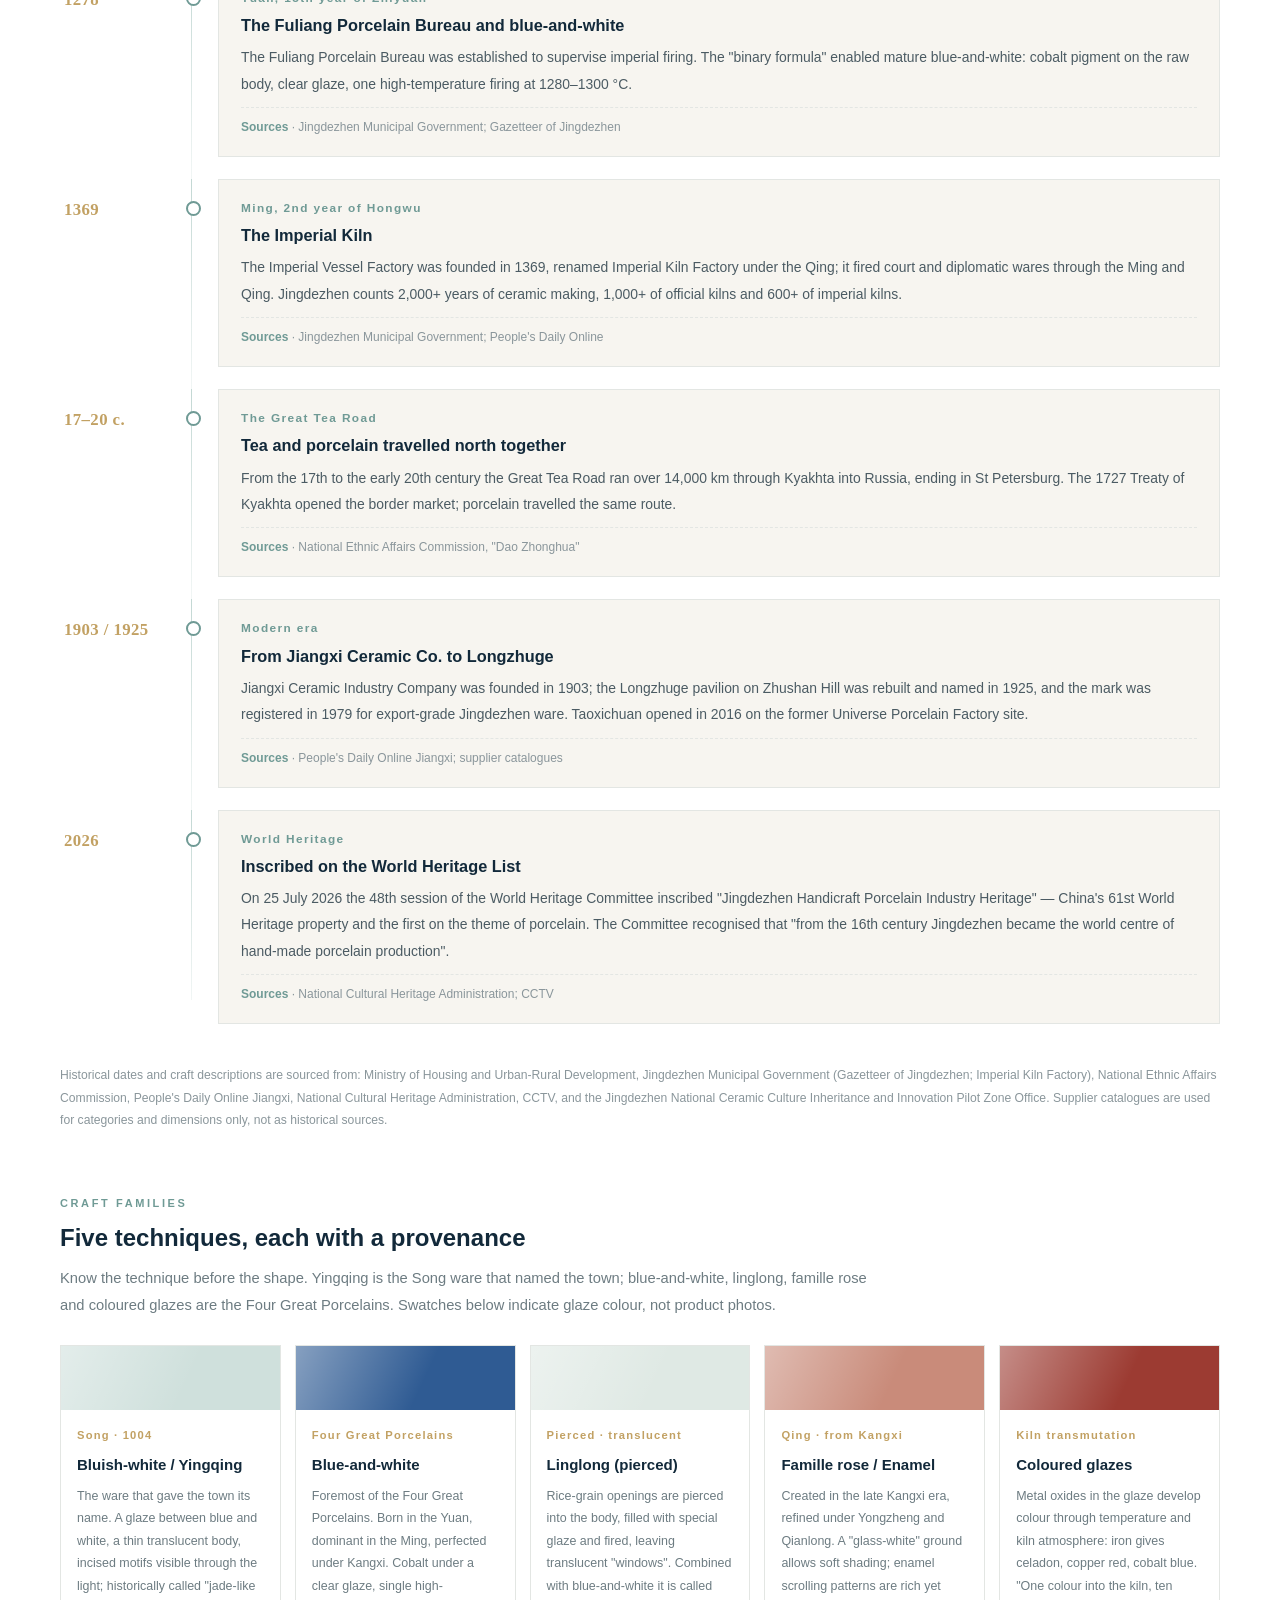
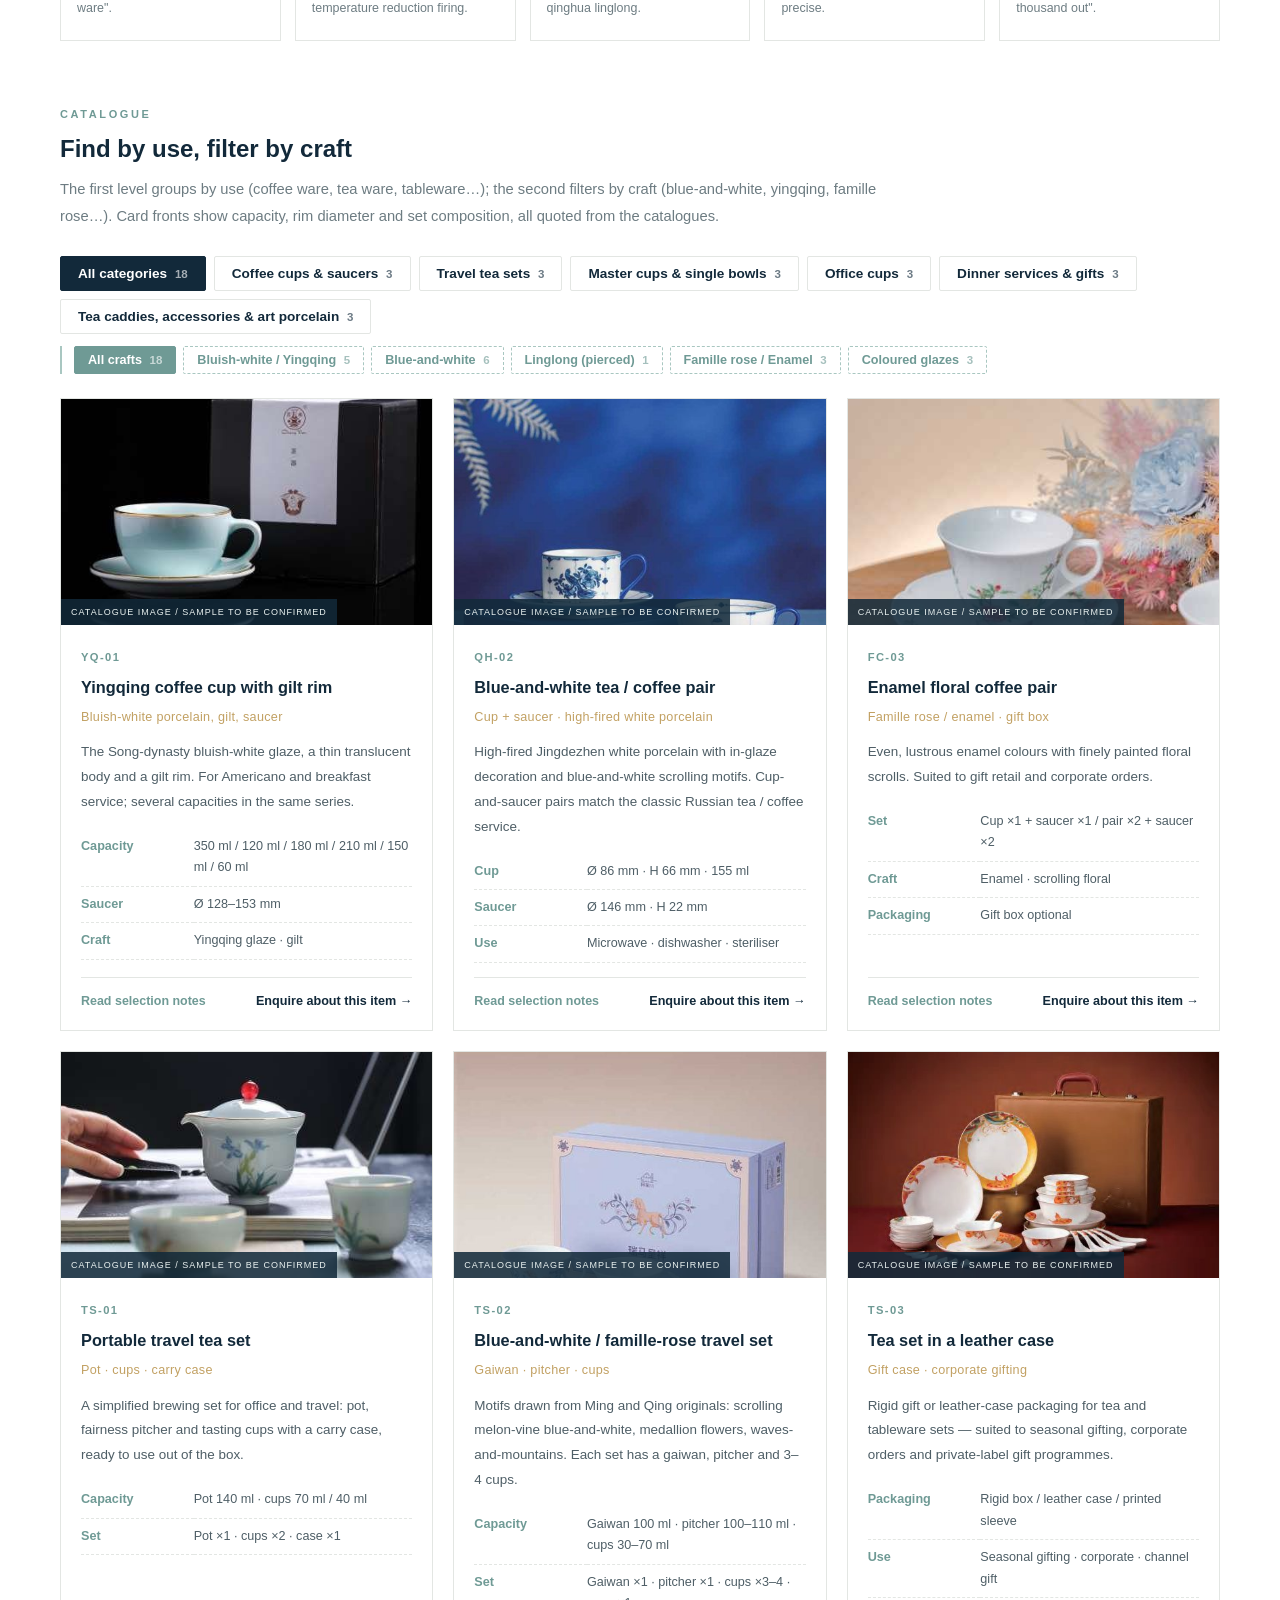
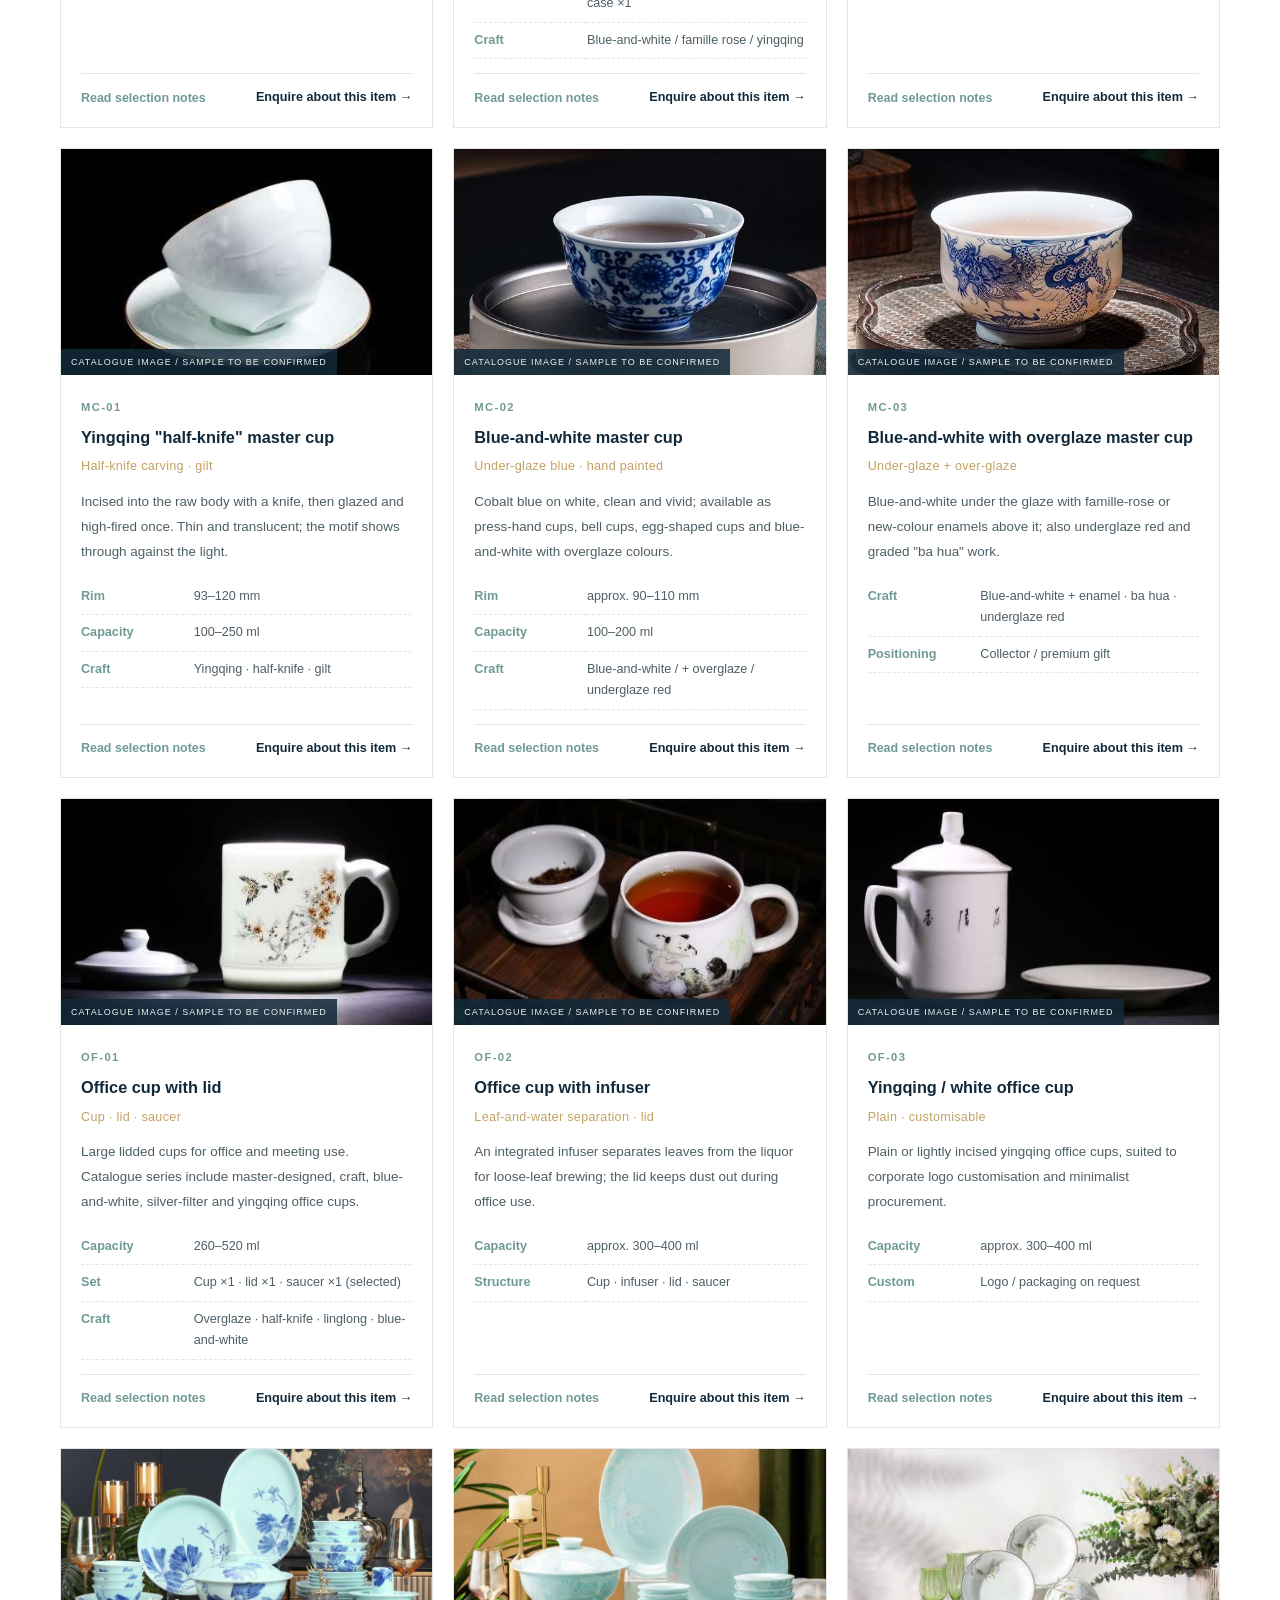
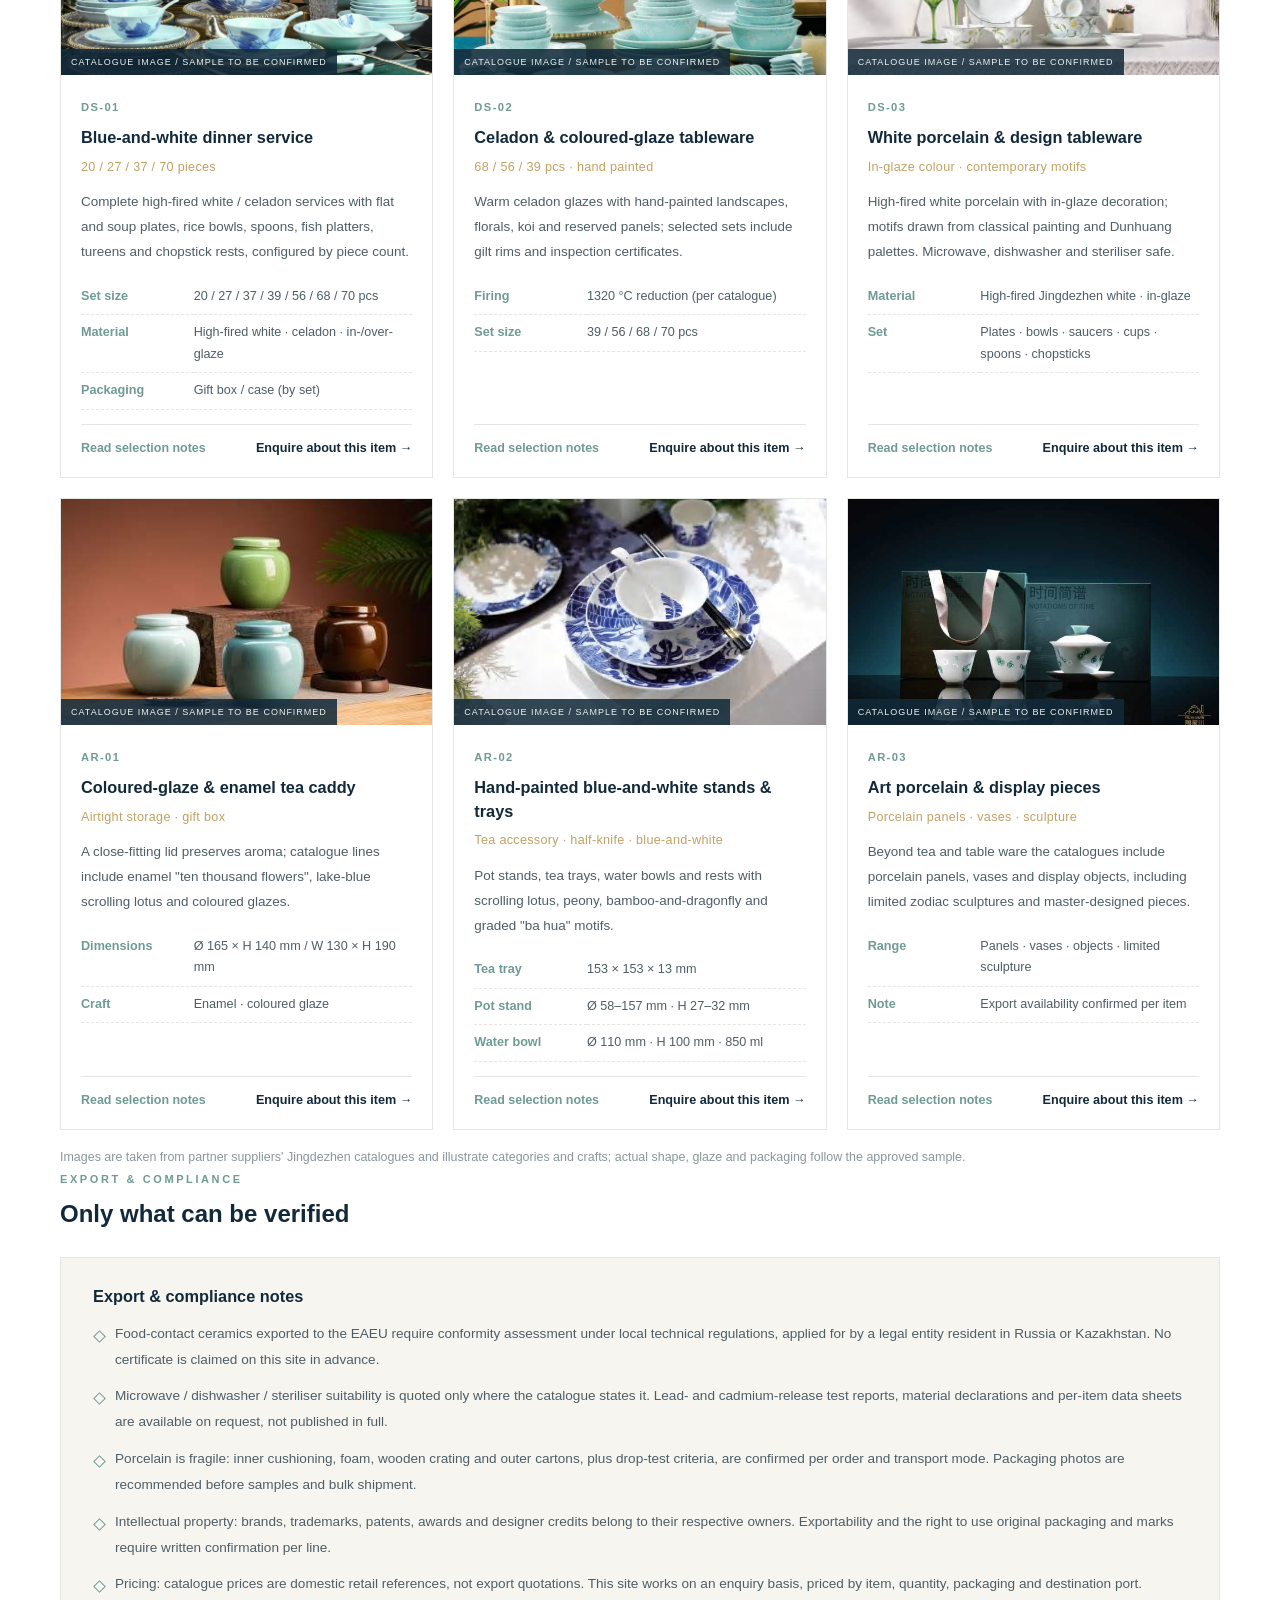
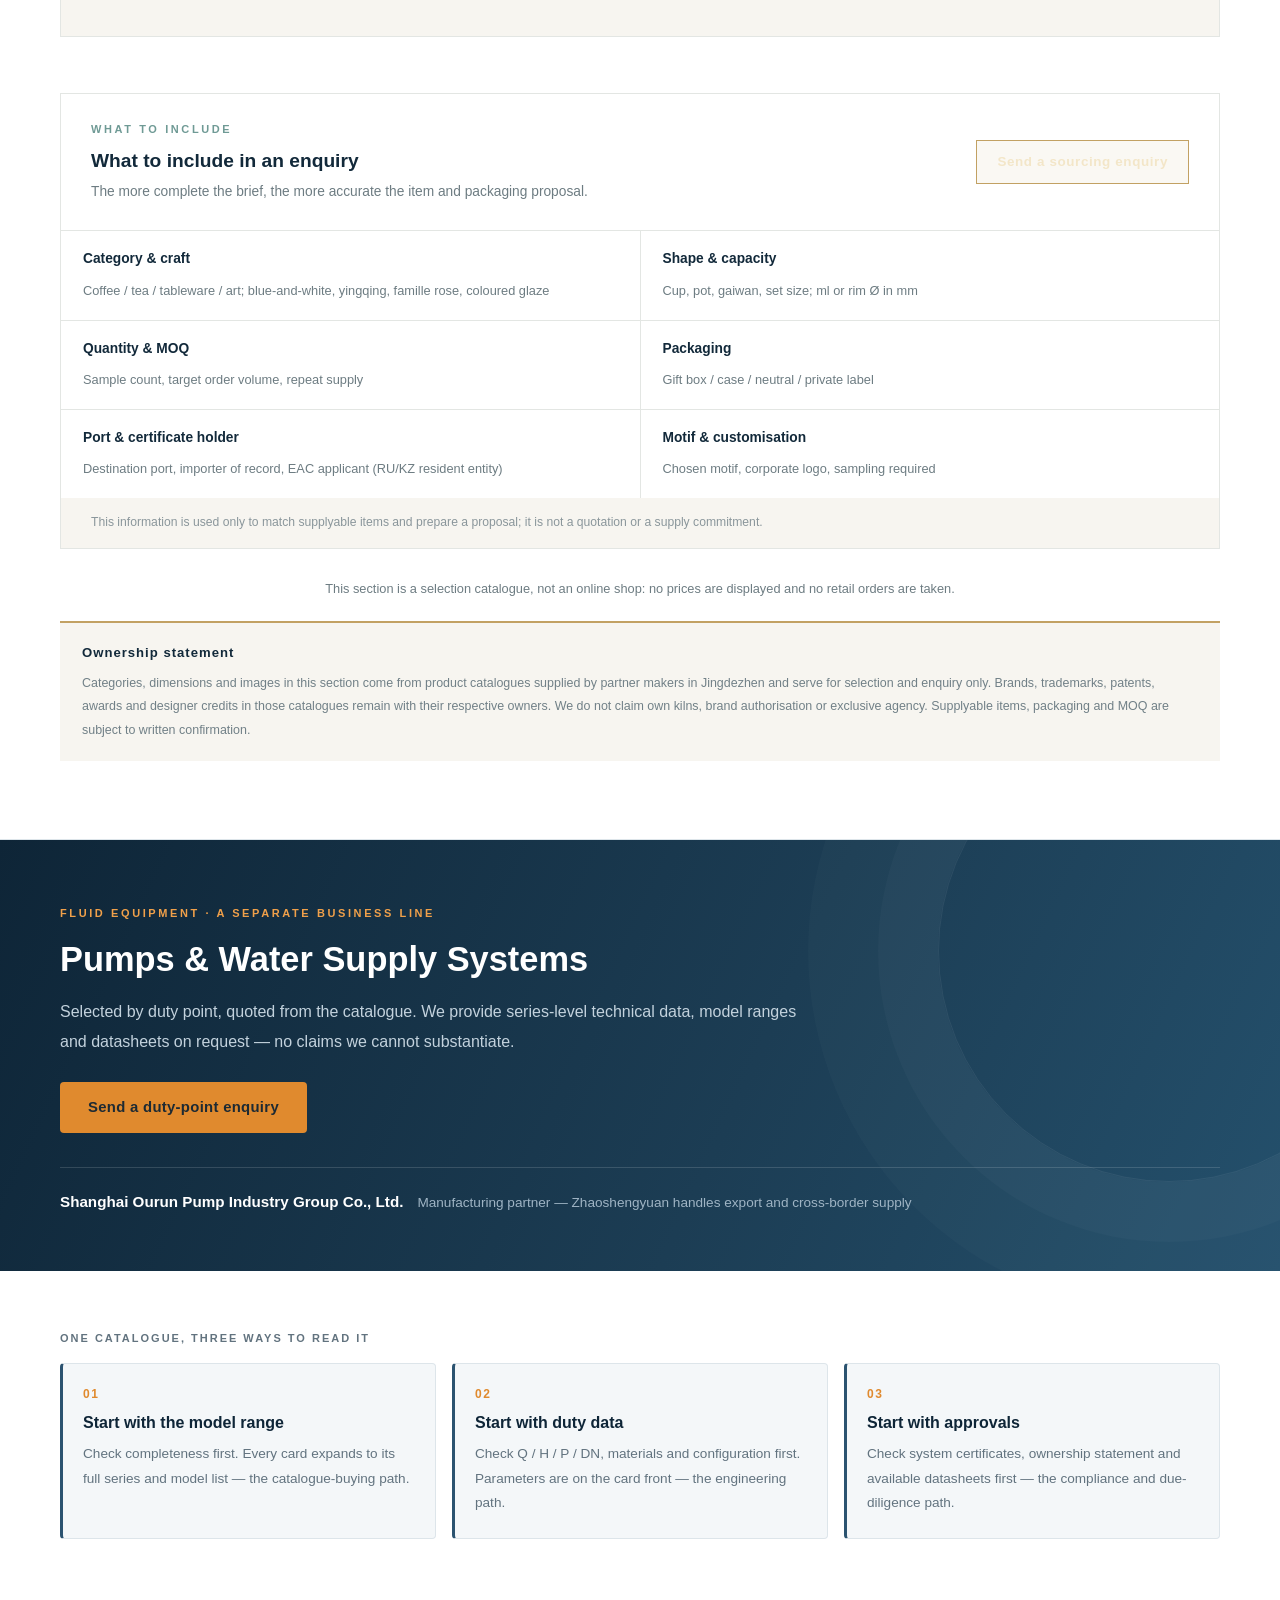
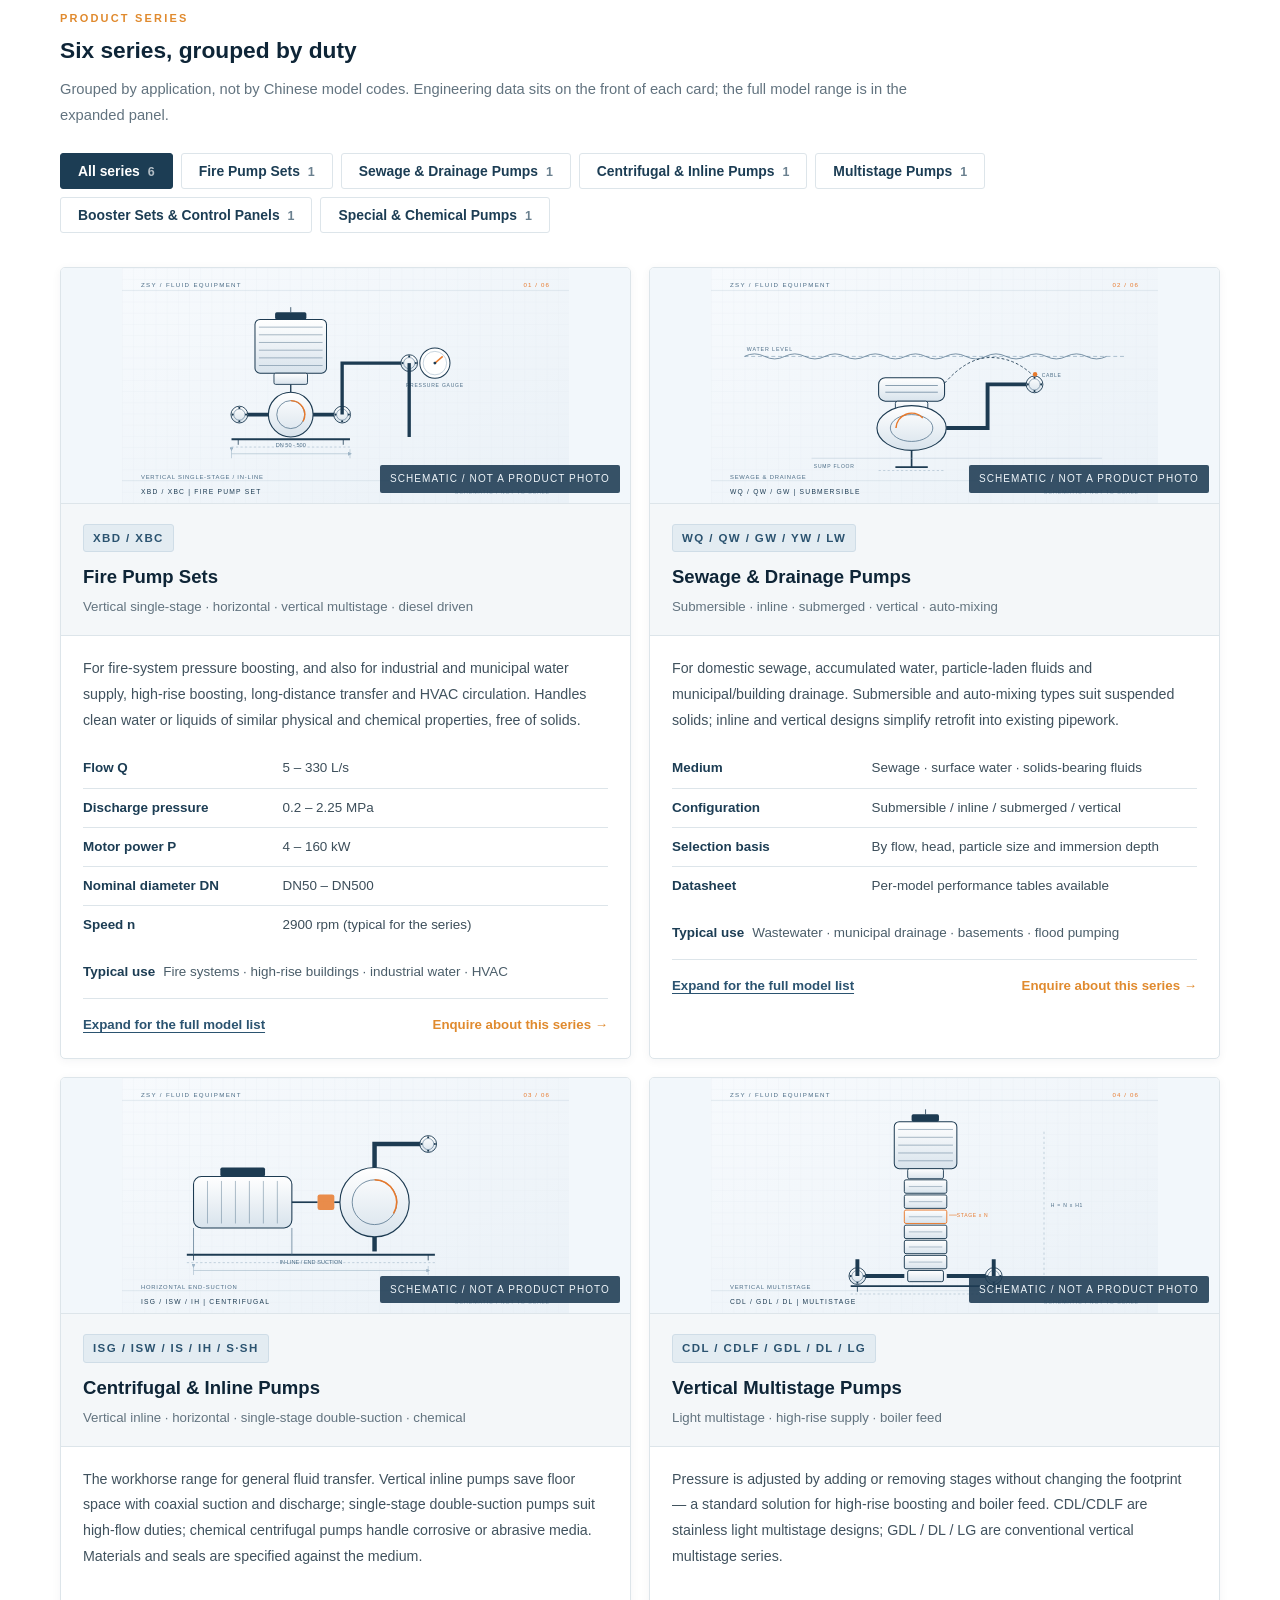
==== commit 85c4fee4: "1" ====
--- a/index.html
+++ b/index.html
@@ -69,6 +69,20 @@
                 <a href="#products" data-cat="tea" data-sub="teabag" data-i18n="drop.teabag"></a>
               </div>
             </div>
+            <div class="nd-col nd-porc">
+              <p class="nd-kicker" data-i18n="drop.porcLabel"></p>
+              <a class="nd-lead" href="#porcelain">
+                <b data-i18n="drop.porcTitle"></b>
+                <small data-i18n="drop.porcDesc"></small>
+              </a>
+              <div class="nd-subs">
+                <a href="#porcelain" data-pg="coffee"   data-i18n="drop.pCoffee"></a>
+                <a href="#porcelain" data-pg="teaset"   data-i18n="drop.pTeaset"></a>
+                <a href="#porcelain" data-pg="dinner"   data-i18n="drop.pDinner"></a>
+                <a href="#pCrafts"                      data-i18n="drop.pCrafts"></a>
+                <a href="#pHistory"                     data-i18n="drop.pHistory"></a>
+              </div>
+            </div>
             <div class="nd-col nd-mach">
               <p class="nd-kicker" data-i18n="drop.machLabel"></p>
               <a class="nd-lead" href="#industrial">
@@ -81,16 +95,14 @@
                 <a href="#contact"    data-i18n="drop.machRfq"></a>
               </div>
             </div>
-            <div class="nd-col nd-more">
-              <p class="nd-kicker" data-i18n="drop.moreLabel"></p>
-              <a href="#stories"    data-i18n="drop.stories"></a>
-              <a href="#capability" data-i18n="drop.capability"></a>
-              <a href="#faq"        data-i18n="drop.faq"></a>
-              <div class="nd-mark"><span>ZSY</span><small data-i18n="drop.markText"></small></div>
-            </div>
           </div>
           <div class="nd-foot">
             <a href="#products" data-cat="all" data-sub="all" data-i18n="drop.all"></a>
+            <span class="nd-foot-sep"></span>
+            <a href="#stories"    data-i18n="drop.stories"></a>
+            <a href="#capability" data-i18n="drop.capability"></a>
+            <a href="#faq"        data-i18n="drop.faq"></a>
+            <span class="nd-mark"><span>ZSY</span><small data-i18n="drop.markText"></small></span>
           </div>
         </div>
       </div>
@@ -181,6 +193,78 @@
   <div class="container">
     <div class="storylist" id="storyList"></div>
     <div class="empty-note" id="storyEmpty" style="display:none"></div>
+  </div>
+</section>
+
+<!-- ================= 景德镇瓷器 · 独立业务线 =================
+     与茶叶、流体设备各自独立：独立数据 data/porcelain.json、独立配色、
+     独立历史时间轴、独立「用途 + 工艺」双维度目录。
+     面向中俄两类买家：中国人看窑口 / 工艺谱系 / 头数配置；
+     俄罗斯人看 сервиз（成套）、чайная пара（杯碟）、ml/mm、
+     微波炉洗碗机适用性与 EAC 归属。
+     ============================================================ -->
+<section id="porcelain" class="p-sec">
+  <div class="p-hero" id="pHero">
+    <div class="container">
+      <p class="p-eyebrow" id="pEyebrow"></p>
+      <h2 id="pTitle"></h2>
+      <p class="p-lead" id="pLead"></p>
+      <a class="p-btn" href="#contact" id="pCta"></a>
+      <div class="p-supplier">
+        <b id="pSupplierName"></b>
+        <span id="pSupplierRole"></span>
+      </div>
+    </div>
+  </div>
+
+  <div class="container p-body">
+
+    <!-- 同一份目录，三种读法 -->
+    <div class="p-lanes" id="pLanes"></div>
+
+    <!-- 景德镇历史 -->
+    <div class="p-sechead" id="pHistory">
+      <p class="p-kicker" data-i18n="porc.histLabel"></p>
+      <h3 class="p-h3" data-i18n="porc.histTitle"></h3>
+      <p class="p-sub" data-i18n="porc.histLead"></p>
+    </div>
+    <div class="p-cityband">
+      <div class="p-cityimg"><img src="assets/img/porcelain-city.jpg" alt="Jingdezhen" loading="lazy"></div>
+      <div class="p-citytxt" id="pCityText"></div>
+    </div>
+    <div class="p-timeline" id="pTimeline"></div>
+    <p class="p-source" id="pSourceNote"></p>
+
+    <!-- 工艺谱系 -->
+    <div class="p-sechead" id="pCrafts">
+      <p class="p-kicker" data-i18n="porc.craftLabel"></p>
+      <h3 class="p-h3" data-i18n="porc.craftTitle"></h3>
+      <p class="p-sub" data-i18n="porc.craftLead"></p>
+    </div>
+    <div class="p-crafts" id="pCraftGrid"></div>
+
+    <!-- 产品目录：一级按用途，二级按工艺 -->
+    <div class="p-sechead" id="pCatalogue">
+      <p class="p-kicker" data-i18n="porc.catLabel"></p>
+      <h3 class="p-h3" data-i18n="porc.catTitle"></h3>
+      <p class="p-sub" data-i18n="porc.catLead"></p>
+    </div>
+    <div class="p-tabs" id="pGroupTabs"></div>
+    <div class="p-subtabs" id="pCraftTabs"></div>
+    <div class="p-grid" id="pGrid"></div>
+    <div class="p-empty" id="pEmpty" style="display:none"></div>
+    <p class="p-figure-note" id="pFigureNote"></p>
+
+    <!-- 出口与合规 -->
+    <div class="p-sechead" id="pCompliance">
+      <p class="p-kicker" data-i18n="porc.compLabel"></p>
+      <h3 class="p-h3" data-i18n="porc.compTitle"></h3>
+    </div>
+    <div class="p-compliance" id="pComplianceList"></div>
+
+    <div class="p-rfq" id="pRfq"></div>
+    <p class="p-note" id="pNote"></p>
+    <p class="p-owner" id="pOwnerNote"></p>
   </div>
 </section>
 
@@ -217,6 +301,7 @@
     </div>
     <div class="m-tabs" id="mTabs"></div>
     <div class="m-grid" id="mGrid"></div>
+    <p class="m-figure-note" id="mFigureNote" style="display:none"></p>
 
     <div class="m-sechead">
       <p class="m-kicker" data-i18n="mach.appsLabel"></p>
--- a/assets/css/style.css
+++ b/assets/css/style.css
@@ -753,3 +753,276 @@
 @media print{
   .scroll-progress,.navdrop{display:none!important}
 }
+
+
+/* ---- 跨板块入口：点「流体设备」直达独立业务线，不再出现空筛选 ---- */
+.catbtn-jump{display:inline-flex;align-items:center;gap:6px;text-decoration:none;
+  border-style:dashed;cursor:pointer}
+.catbtn-jump .jmp{font-size:.92em;opacity:.85;transition:transform .25s ease}
+.catbtn-jump:hover .jmp{transform:translate(2px,-2px)}
+.catbtn-jump:hover{background:rgba(194,161,99,.13);border-color:var(--gold);color:var(--brand)}
+
+/* ---- 工业示意图角标与说明：明确区别于实物照片 ---- */
+.m-card-img{position:relative}
+.m-fig-tag{position:absolute;right:10px;bottom:10px;z-index:2;
+  background:rgba(29,59,82,.88);color:#eef4f9;font-size:10px;letter-spacing:1.1px;
+  padding:5px 10px;border-radius:2px;font-family:Arial,Helvetica,sans-serif}
+.m-figure-note{margin:6px 0 0;font-size:.82rem;line-height:1.8;color:var(--m-muted)}
+
+/* 示意图完整呈现：工业线稿含顶部品牌行与底部 SCHEMATIC 标注，不宜裁切 */
+.m-card-img{height:236px;background:#f2f7fb}
+.m-card-img img{object-fit:contain}
+
+
+/* ==================================================================
+   景德镇瓷器 · 独立业务线视觉
+   深墨蓝（--brand）+ 香槟金（--gold）+ 青白瓷（#a9c7c1 / #eef4f2）
+   与茶叶的暖米叙事、机电的钢蓝工程风各自独立，但共用同一套高端语言。
+   ================================================================== */
+:root{
+  --p-celadon:#a9c7c1; --p-celadon-lt:#e9f1ef; --p-celadon-dk:#6f9a95;
+  --p-ink:#12293a; --p-paper:#f7f5f0; --p-line:#e3e6e3; --p-muted:#6d7c82;
+}
+.p-sec{padding:0 !important;background:#fff;border-top:1px solid var(--p-line)}
+.p-sec.reveal{opacity:1;transform:none}
+.p-sec h1,.p-sec h2,.p-sec h3,.p-sec h4,.p-sec h5{font-family:inherit;letter-spacing:inherit}
+.p-sec :lang(ru){line-height:1.85}
+html[lang="ru"] .p-lead,html[lang="ru"] .p-tl-text,
+html[lang="ru"] .p-desc,html[lang="ru"] .p-craft-body p,
+html[lang="ru"] .p-lane p,html[lang="ru"] .p-sub{line-height:1.9}
+
+/* Hero */
+.p-hero{position:relative;overflow:hidden;background:#0b1c2a;
+  background-size:cover;background-position:center 46%}
+.p-hero:after{content:"";position:absolute;inset:0;
+  background:linear-gradient(180deg,rgba(11,28,39,0) 55%,rgba(247,245,240,.06) 100%);pointer-events:none}
+.p-hero:before{content:"";position:absolute;right:-140px;top:-160px;width:520px;height:520px;
+  border:1px solid rgba(194,161,99,.18);border-radius:50%;pointer-events:none}
+.p-hero .container{position:relative;z-index:1;padding-top:70px;padding-bottom:58px}
+.p-eyebrow{font-size:11px;letter-spacing:3.2px;text-transform:uppercase;
+  color:var(--gold2,#e3c891);font-weight:700;margin-bottom:16px}
+.p-hero h2{font-size:2.3rem;color:#fff;line-height:1.24;letter-spacing:1px}
+.p-hero h2:after{content:"";display:block;width:62px;height:2px;margin:20px 0 0;
+  background:linear-gradient(90deg,var(--gold),rgba(194,161,99,0))}
+.p-lead{max-width:660px;color:rgba(255,255,255,.82);margin-top:18px;font-size:1rem;line-height:1.9}
+.p-btn{display:inline-block;margin-top:26px;padding:11px 28px;
+  border:1px solid var(--gold);color:#f3e6c8;font-size:.9rem;font-weight:700;letter-spacing:.6px;
+  background:rgba(194,161,99,.08);transition:.25s}
+.p-btn:hover{background:var(--gold);color:#12293a;transform:translateY(-2px);
+  box-shadow:0 10px 24px rgba(194,161,99,.26)}
+.p-btn.sm{padding:9px 20px;font-size:.84rem;margin-top:0}
+.p-supplier{margin-top:34px;display:flex;flex-wrap:wrap;align-items:baseline;gap:14px;
+  border-top:1px solid rgba(255,255,255,.14);padding-top:16px}
+.p-supplier b{color:#fff;font-size:.9rem;font-weight:700}
+.p-supplier span{color:rgba(255,255,255,.62);font-size:.8rem}
+
+.p-body{padding-top:56px;padding-bottom:78px}
+.p-kicker{font-size:11px;letter-spacing:2.6px;text-transform:uppercase;
+  color:var(--p-celadon-dk);font-weight:700;margin-bottom:9px}
+.p-sechead{margin:0 0 26px}
+.p-h3{font-size:1.5rem;color:var(--p-ink);line-height:1.35}
+.p-sub{color:var(--p-muted);margin-top:10px;font-size:.92rem;line-height:1.85;max-width:820px}
+
+/* 三种读法 */
+.p-lanes{margin-bottom:62px}
+.p-lane-tag{font-size:.76rem;letter-spacing:2.2px;text-transform:uppercase;
+  color:var(--p-celadon-dk);font-weight:700;margin-bottom:14px}
+.p-lane-grid{display:grid;grid-template-columns:repeat(3,1fr);gap:1px;background:var(--p-line)}
+.p-lane{background:var(--p-paper)}
+.p-lane-in{padding:24px 24px 26px;border-left:2px solid transparent;transition:.28s;height:100%}
+.p-lane:hover .p-lane-in{border-left-color:var(--gold);background:#fff}
+.p-lane b{display:block;font-size:.76rem;letter-spacing:1.6px;color:var(--gold);font-weight:700;margin-bottom:10px}
+.p-lane h4{font-size:1rem;color:var(--p-ink);margin-bottom:8px}
+.p-lane p{font-size:.85rem;line-height:1.85;color:var(--p-muted)}
+
+/* 产地图文 */
+.p-cityband{display:grid;grid-template-columns:1.05fr .95fr;gap:0;margin-bottom:46px;
+  border:1px solid var(--p-line);background:var(--p-paper)}
+.p-cityimg{height:288px;overflow:hidden;background:#12293a}
+.p-cityimg img{width:100%;height:100%;object-fit:cover;filter:saturate(.82) contrast(1.04)}
+.p-citytxt{padding:38px 40px;display:flex;flex-direction:column;justify-content:center}
+.p-citytxt h4{font-size:1.25rem;color:var(--p-ink);margin-bottom:14px}
+.p-citytxt p{font-size:.92rem;line-height:2;color:var(--p-muted)}
+
+/* 历史时间轴 */
+.p-timeline{margin:0 0 18px;padding-left:4px}
+.p-tl-row{display:grid;grid-template-columns:118px 22px 1fr;gap:0;
+  position:relative;padding-bottom:22px}
+.p-tl-year{font-family:var(--serif,Georgia,serif);font-size:1.05rem;color:var(--gold);
+  font-weight:700;padding-top:16px;letter-spacing:.4px}
+.p-tl-dot{position:relative}
+.p-tl-dot:before{content:"";position:absolute;left:9px;top:0;bottom:-22px;width:1px;
+  background:linear-gradient(180deg,rgba(169,199,193,.7),rgba(169,199,193,.16))}
+.p-tl-row:last-child .p-tl-dot:before{bottom:24px}
+.p-tl-dot:after{content:"";position:absolute;left:4px;top:22px;width:11px;height:11px;
+  border-radius:50%;background:#fff;border:2px solid var(--p-celadon-dk)}
+.p-tl-card{background:var(--p-paper);border:1px solid var(--p-line);
+  padding:18px 22px;margin-left:14px;transition:.25s}
+.p-tl-card:hover{border-color:rgba(194,161,99,.55);background:#fff;
+  box-shadow:0 8px 24px rgba(18,41,58,.06)}
+.p-tl-era{font-size:.74rem;letter-spacing:1.4px;color:var(--p-celadon-dk);font-weight:700;margin-bottom:6px}
+.p-tl-card h4{font-size:1.02rem;color:var(--p-ink);margin-bottom:8px}
+.p-tl-text{font-size:.87rem;line-height:1.9;color:#4b5b63}
+.p-tl-src{font-size:.75rem;line-height:1.75;color:#8a969b;margin-top:10px;
+  border-top:1px dashed var(--p-line);padding-top:9px}
+.p-tl-src b{color:var(--p-celadon-dk);font-weight:700}
+.p-source{font-size:.76rem;line-height:1.85;color:#8a969b;margin:6px 0 62px}
+
+/* 工艺谱系 */
+.p-crafts{display:grid;grid-template-columns:repeat(5,1fr);gap:14px;margin-bottom:64px}
+.p-craft{background:#fff;border:1px solid var(--p-line);transition:.28s}
+.p-craft:hover{transform:translateY(-4px);border-color:rgba(194,161,99,.5);
+  box-shadow:0 12px 28px rgba(18,41,58,.08)}
+.p-craft-in{height:100%}
+.p-swatch{height:64px;position:relative}
+.p-swatch:after{content:"";position:absolute;inset:0;
+  background:linear-gradient(115deg,rgba(255,255,255,.42),rgba(255,255,255,0) 58%)}
+.p-craft-body{padding:16px 16px 20px}
+.p-craft-tag{display:block;font-size:.7rem;letter-spacing:1.2px;color:var(--gold);
+  font-weight:700;margin-bottom:8px}
+.p-craft-body h4{font-size:.94rem;color:var(--p-ink);margin-bottom:9px;line-height:1.45}
+.p-craft-body p{font-size:.78rem;line-height:1.8;color:var(--p-muted)}
+
+/* 目录筛选 */
+.p-tabs{display:flex;flex-wrap:wrap;gap:8px;margin-bottom:12px}
+.p-tab{padding:9px 17px;border:1px solid var(--p-line);background:#fff;color:var(--p-ink);
+  font-size:.85rem;font-weight:700;cursor:pointer;transition:.22s;border-radius:2px}
+.p-tab:hover{border-color:var(--gold);color:var(--gold)}
+.p-tab.on{background:var(--p-ink);border-color:var(--p-ink);color:#fff}
+.p-tab .cnt,.p-subtab .cnt{font-size:.72rem;opacity:.62;margin-left:4px;font-weight:600}
+.p-subtabs{display:flex;flex-wrap:wrap;gap:7px;margin-bottom:24px;padding-left:12px;
+  border-left:2px solid var(--p-celadon)}
+.p-subtab{padding:6px 13px;border:1px dashed var(--p-celadon);background:transparent;
+  color:var(--p-celadon-dk);font-size:.79rem;font-weight:600;cursor:pointer;
+  transition:.22s;border-radius:2px}
+.p-subtab:hover{background:var(--p-celadon-lt)}
+.p-subtab.on{background:var(--p-celadon-dk);border-style:solid;border-color:var(--p-celadon-dk);color:#fff}
+
+/* 产品卡片 */
+.p-grid{display:grid;grid-template-columns:repeat(3,1fr);gap:20px}
+.p-card{background:#fff;border:1px solid var(--p-line);position:relative;overflow:hidden;
+  transition:.3s}
+.p-card:before{content:"";position:absolute;top:0;left:0;right:0;height:2px;
+  background:linear-gradient(90deg,var(--gold),rgba(194,161,99,0));opacity:0;transition:.3s}
+.p-card:hover{transform:translateY(-5px);box-shadow:0 16px 38px rgba(18,41,58,.10);
+  border-color:rgba(194,161,99,.42)}
+.p-card:hover:before{opacity:1}
+.p-card-in{height:100%;display:flex;flex-direction:column}
+.p-card-img{position:relative;height:226px;background:var(--p-celadon-lt);overflow:hidden}
+.p-card-img img{width:100%;height:100%;object-fit:cover;transition:transform .5s ease}
+.p-card:hover .p-card-img img{transform:scale(1.045)}
+.p-fig-tag{position:absolute;left:0;bottom:0;background:rgba(18,41,58,.86);
+  color:#eaf2f1;font-size:9px;letter-spacing:1px;padding:5px 10px;
+  font-family:Arial,Helvetica,sans-serif}
+.p-card-top{padding:18px 20px 12px}
+.p-code{display:inline-block;font-size:.7rem;letter-spacing:1.4px;color:var(--p-celadon-dk);
+  font-weight:700;margin-bottom:8px}
+.p-card h4{font-size:1.02rem;color:var(--p-ink);line-height:1.45;margin-bottom:6px}
+.p-card-sub{font-size:.79rem;color:var(--gold);letter-spacing:.3px}
+.p-card-body{padding:0 20px 18px;display:flex;flex-direction:column;flex:1}
+.p-desc{font-size:.84rem;line-height:1.85;color:#4e5e66;margin-bottom:14px}
+.p-spec{width:100%;border-collapse:collapse;margin-bottom:14px;font-size:.79rem}
+.p-spec th,.p-spec td{padding:7px 0;border-bottom:1px dashed var(--p-line);
+  text-align:left;vertical-align:top;line-height:1.7}
+.p-spec th{width:34%;color:var(--p-celadon-dk);font-weight:700;white-space:nowrap}
+.p-spec td{color:#4e5e66}
+.p-detail{display:none;margin-bottom:14px;padding:12px 14px;background:var(--p-paper);
+  border-left:2px solid var(--p-celadon-dk)}
+.p-detail.open{display:block}
+.p-detail p{font-size:.8rem;line-height:1.9;color:#4e5e66}
+.p-card-foot{margin-top:auto;display:flex;align-items:center;justify-content:space-between;
+  gap:10px;padding-top:12px;border-top:1px solid var(--p-line)}
+.p-expand{background:none;border:0;color:var(--p-celadon-dk);font-size:.78rem;
+  cursor:pointer;padding:0;font-weight:600}
+.p-expand:hover{color:var(--gold)}
+.p-quote{font-size:.79rem;font-weight:700;color:var(--p-ink);white-space:nowrap;transition:.2s}
+.p-quote:hover{color:var(--gold)}
+.p-empty{padding:38px;text-align:center;background:var(--p-paper);
+  color:var(--p-muted);font-size:.88rem;margin-bottom:18px}
+.p-figure-note{font-size:.78rem;line-height:1.85;color:#8a969b;margin-top:16px}
+
+/* 合规与询价 */
+.p-compliance{margin-bottom:56px;background:var(--p-paper);border:1px solid var(--p-line);
+  padding:28px 32px}
+.p-compliance h4{font-size:1.02rem;color:var(--p-ink);margin-bottom:14px}
+.p-compliance ul{list-style:none;padding:0;margin:0}
+.p-compliance li{position:relative;padding-left:22px;margin-bottom:11px;
+  font-size:.85rem;line-height:1.9;color:#4e5e66}
+.p-compliance li:before{content:"";position:absolute;left:2px;top:11px;width:7px;height:7px;
+  border:1px solid var(--p-celadon-dk);transform:rotate(45deg)}
+.p-rfq{border:1px solid var(--p-line);background:#fff}
+.p-rfq-head{display:flex;align-items:center;justify-content:space-between;gap:20px;
+  padding:26px 30px;border-bottom:1px solid var(--p-line);flex-wrap:wrap}
+.p-rfq-head h3{font-size:1.2rem;color:var(--p-ink);margin-bottom:6px}
+.p-rfq-head p:not(.p-kicker){font-size:.86rem;color:var(--p-muted);line-height:1.8}
+.p-rfq-grid{display:grid;grid-template-columns:repeat(2,1fr);gap:1px;background:var(--p-line)}
+.p-rfq-row{background:#fff}
+.p-rfq-row-in{padding:16px 22px}
+.p-rfq-row b{display:block;font-size:.86rem;color:var(--p-ink);margin-bottom:5px}
+.p-rfq-row span{font-size:.8rem;line-height:1.8;color:var(--p-muted)}
+.p-rfq-note{font-size:.76rem;color:#8a969b;padding:14px 30px;line-height:1.8;
+  background:var(--p-paper)}
+.p-note{font-size:.8rem;color:var(--p-muted);text-align:center;margin-top:28px;line-height:1.85}
+.p-owner{margin-top:20px;padding:18px 22px;background:var(--p-paper);
+  border-top:2px solid var(--gold);font-size:.78rem;line-height:1.9;color:#718087}
+.p-owner b{display:block;color:var(--p-ink);font-size:.82rem;margin-bottom:6px;
+  letter-spacing:1px}
+.p-owner span{display:block}
+
+/* 产品中心下拉：三列 + 底部快捷条 */
+.nd-foot{display:flex;align-items:center;justify-content:center;flex-wrap:wrap;gap:16px;
+  text-align:center}
+.nd-foot-sep{width:1px;height:14px;background:rgba(194,161,99,.32)}
+.nd-foot .nd-mark{display:inline-flex;align-items:center;gap:9px;margin:0 0 0 auto;
+  padding:0;border-top:0}
+.nd-foot .nd-mark span{font-size:1rem;margin:0}
+.nd-foot .nd-mark small{display:none}
+
+/* 响应式 */
+@media (max-width:1080px){
+  .p-crafts{grid-template-columns:repeat(3,1fr)}
+  .p-grid{grid-template-columns:repeat(2,1fr)}
+  .p-craft:nth-child(n+4){margin-top:0}
+}
+@media (max-width:860px){
+  .p-hero .container{padding-top:54px;padding-bottom:46px}
+  .p-hero h2{font-size:1.85rem}
+  .p-cityband{grid-template-columns:1fr}
+  .p-cityimg{height:220px}
+  .p-citytxt{padding:26px}
+  .p-lane-grid{grid-template-columns:1fr}
+  .p-tl-row{grid-template-columns:88px 20px 1fr}
+  .p-tl-year{font-size:.92rem}
+}
+@media (max-width:640px){
+  .p-body{padding-top:42px;padding-bottom:56px}
+  .p-hero h2{font-size:1.6rem}
+  .p-lead{font-size:.92rem}
+  .p-crafts{grid-template-columns:repeat(2,1fr);gap:10px}
+  .p-grid{grid-template-columns:1fr}
+  .p-card-img{height:210px}
+  .p-rfq-grid{grid-template-columns:1fr}
+  .p-rfq-head{padding:22px}
+  .p-compliance{padding:22px}
+  .p-tl-row{grid-template-columns:64px 16px 1fr}
+  .p-tl-year{font-size:.8rem;padding-top:14px}
+  .p-tl-card{padding:14px 16px;margin-left:10px}
+  .p-tl-dot:after{left:2px;top:20px;width:9px;height:9px}
+  .p-tl-dot:before{left:7px}
+  .p-h3{font-size:1.28rem}
+}
+@media (max-width:390px){
+  .p-crafts{grid-template-columns:1fr}
+  .p-swatch{height:48px}
+  .p-tab{padding:8px 12px;font-size:.8rem}
+  .p-subtab{padding:5px 10px;font-size:.75rem}
+  .p-hero h2{font-size:1.42rem}
+}
+@media (prefers-reduced-motion:reduce){
+  .p-card,.p-craft,.p-lane-in,.p-tl-card,.p-card-img img,.p-btn{transition:none!important}
+  .p-card:hover,.p-craft:hover{transform:none}
+}
+@media print{
+  .p-hero{background:#12293a!important}
+  .p-card,.p-craft,.p-tl-card{break-inside:avoid}
+}
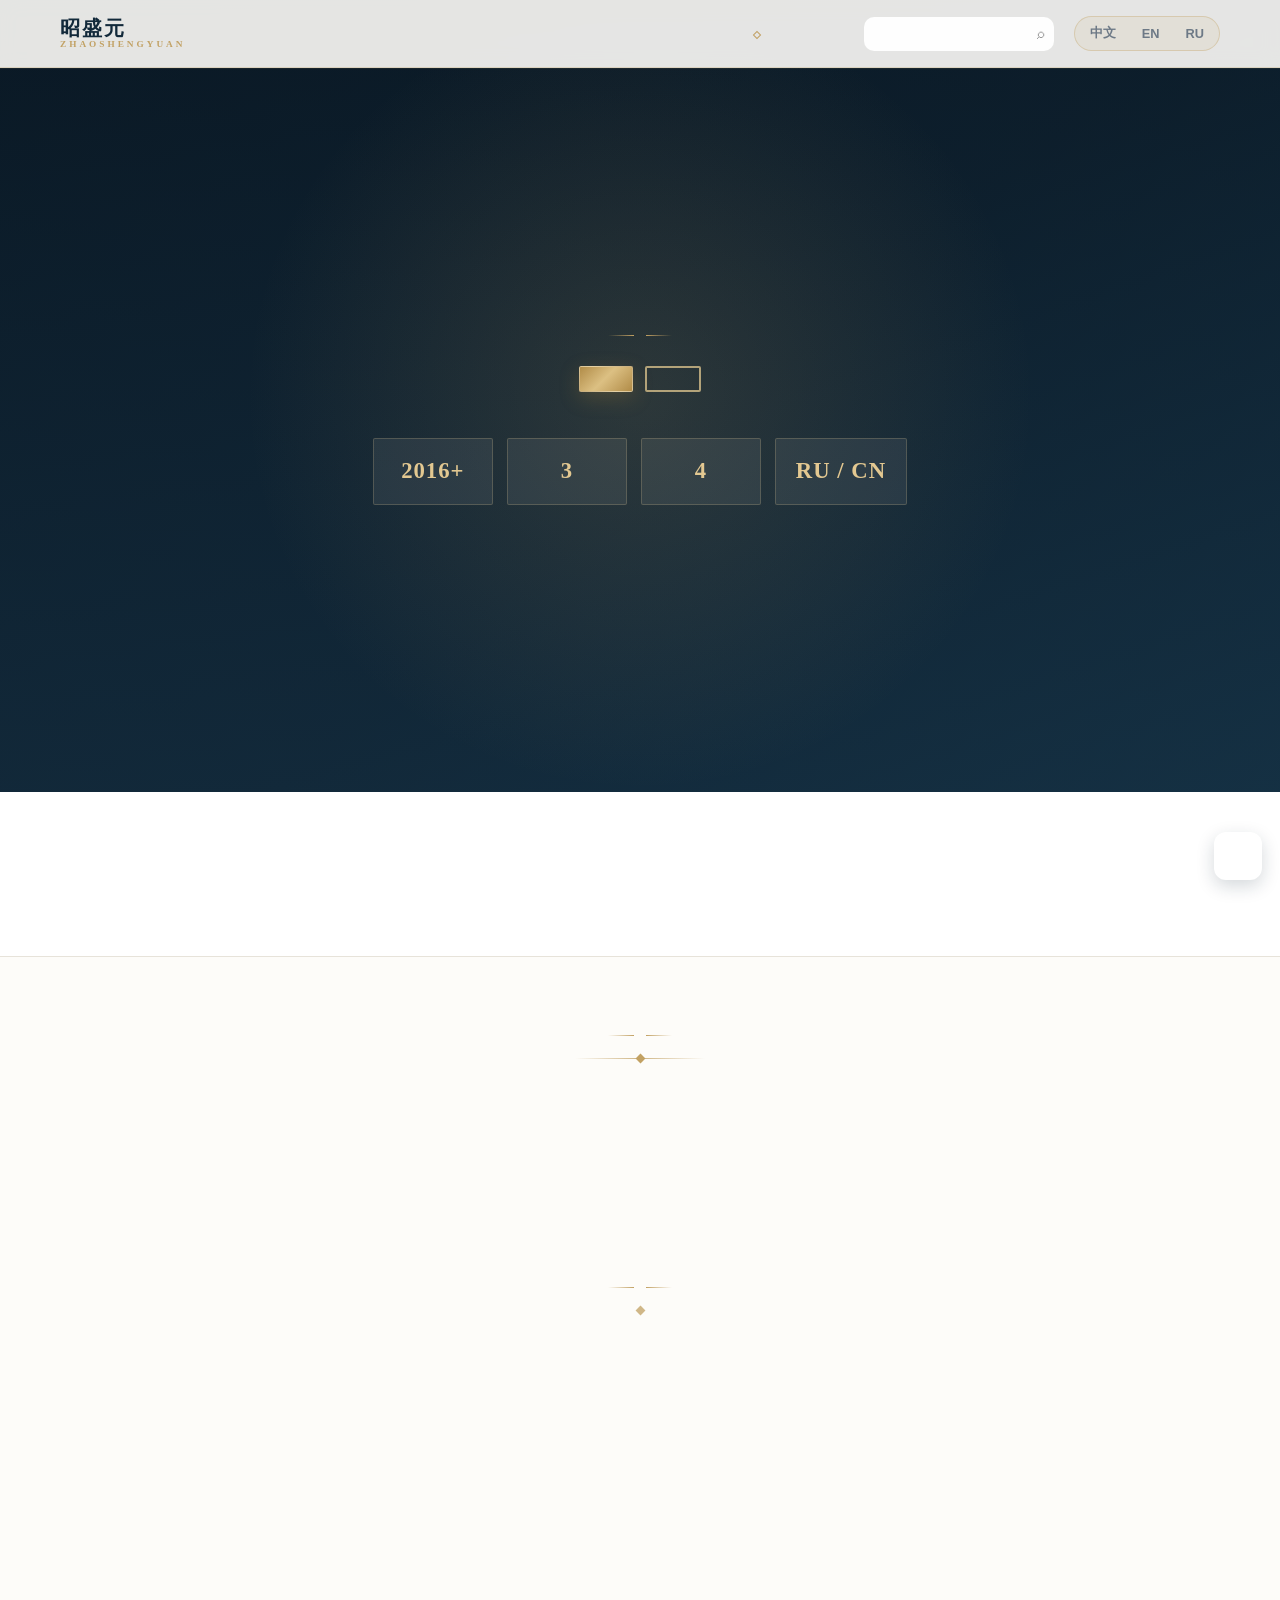
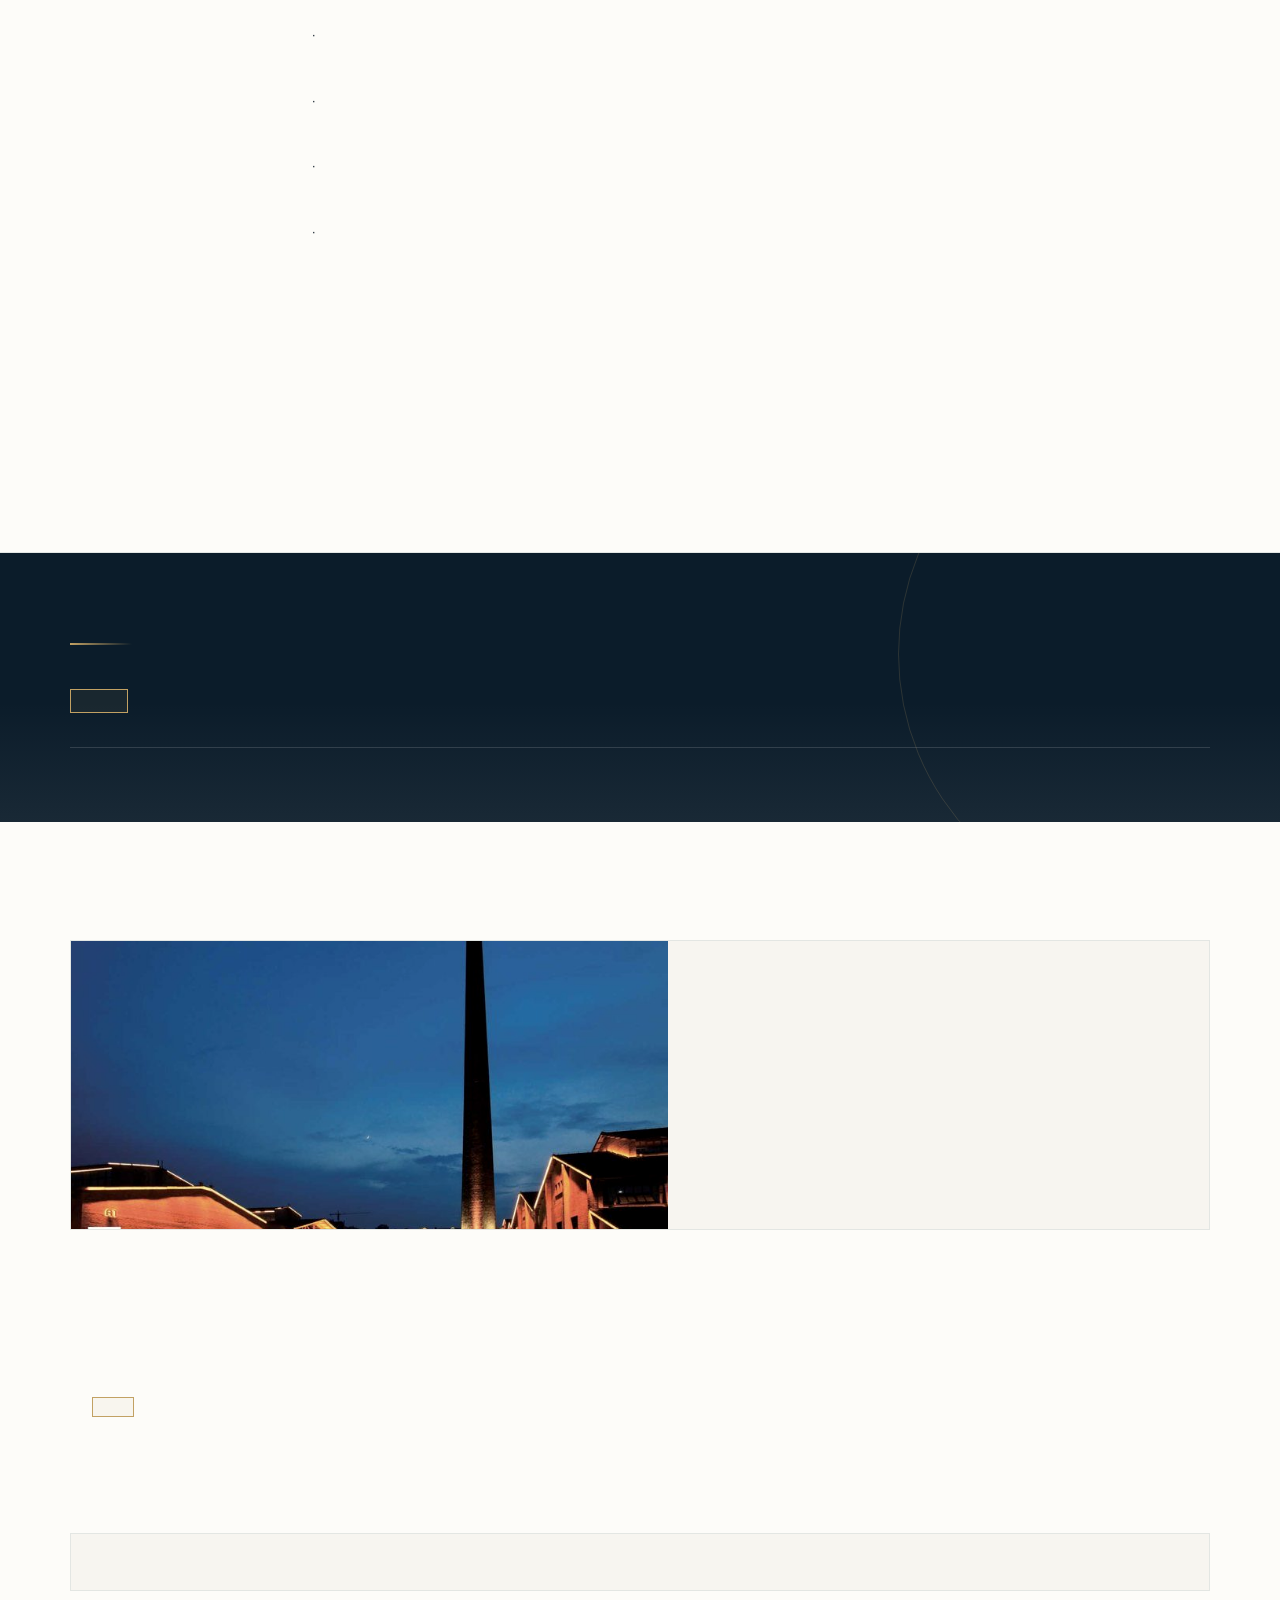
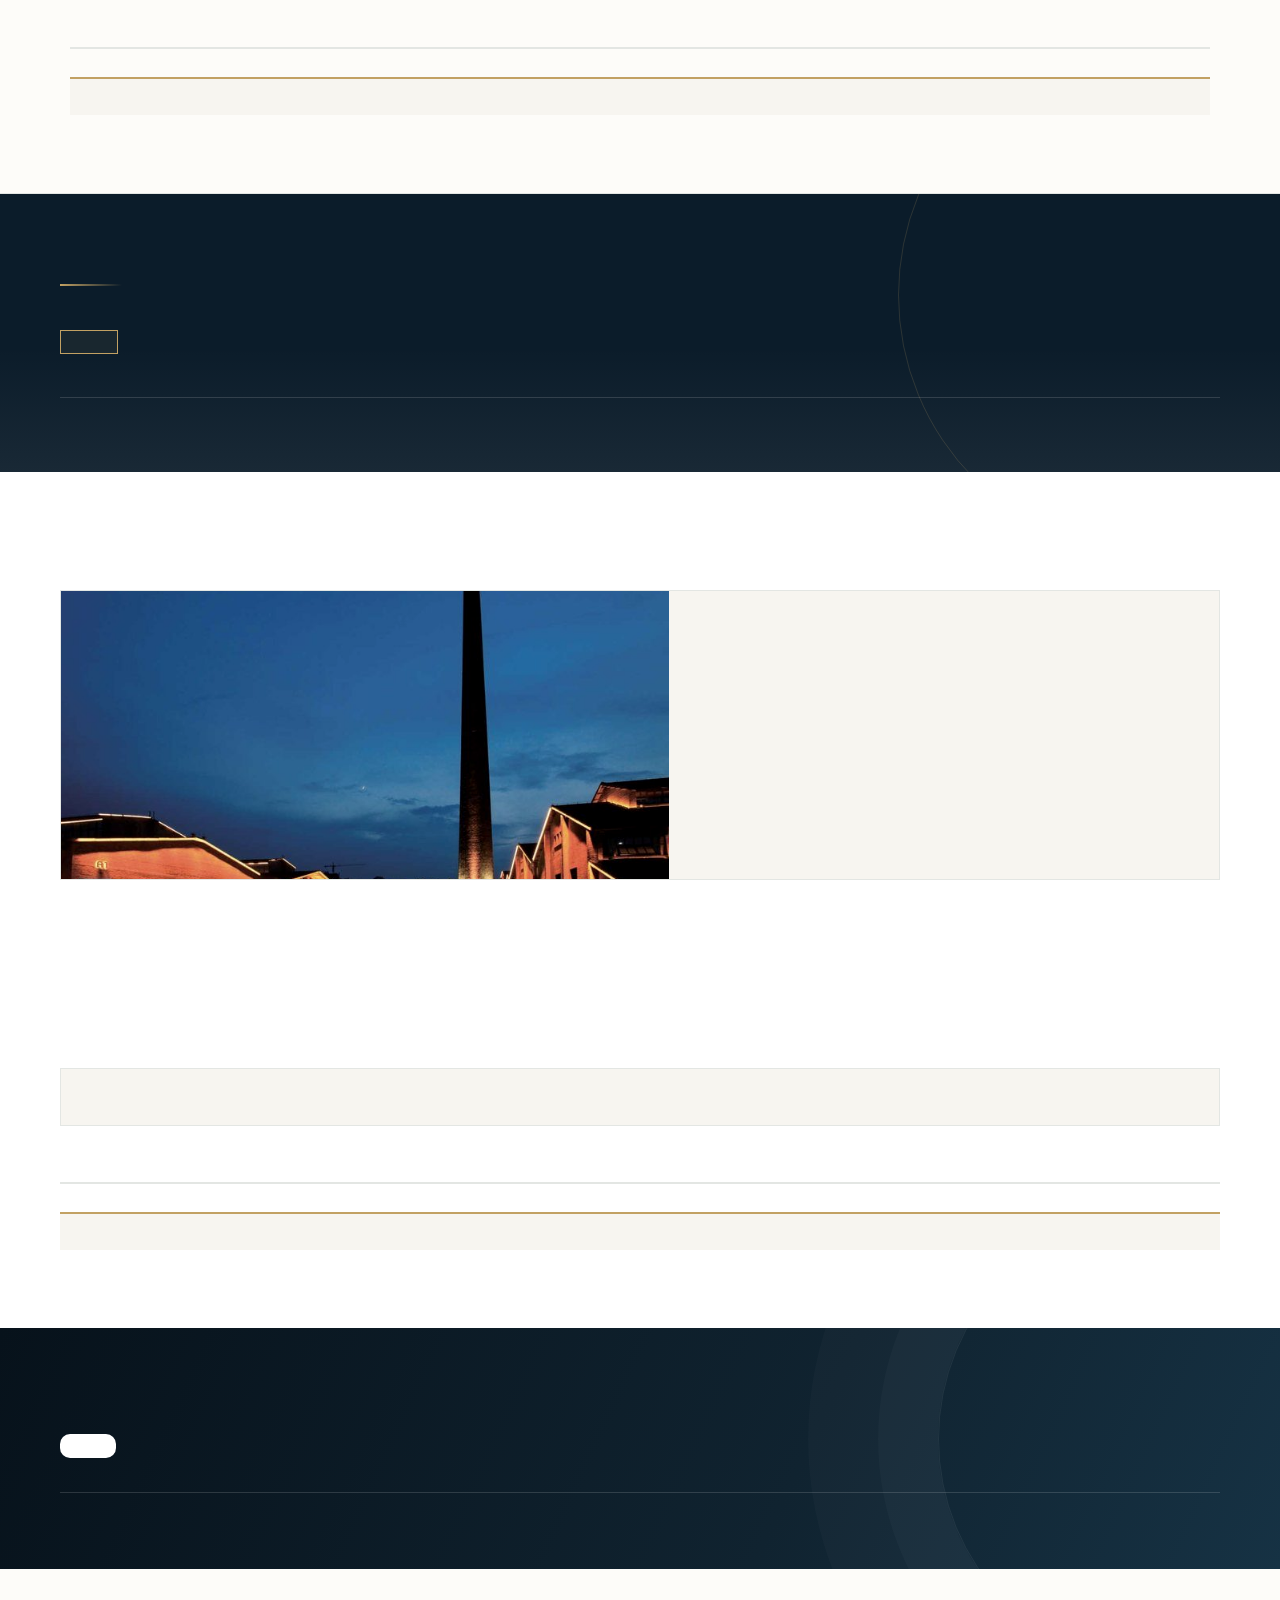
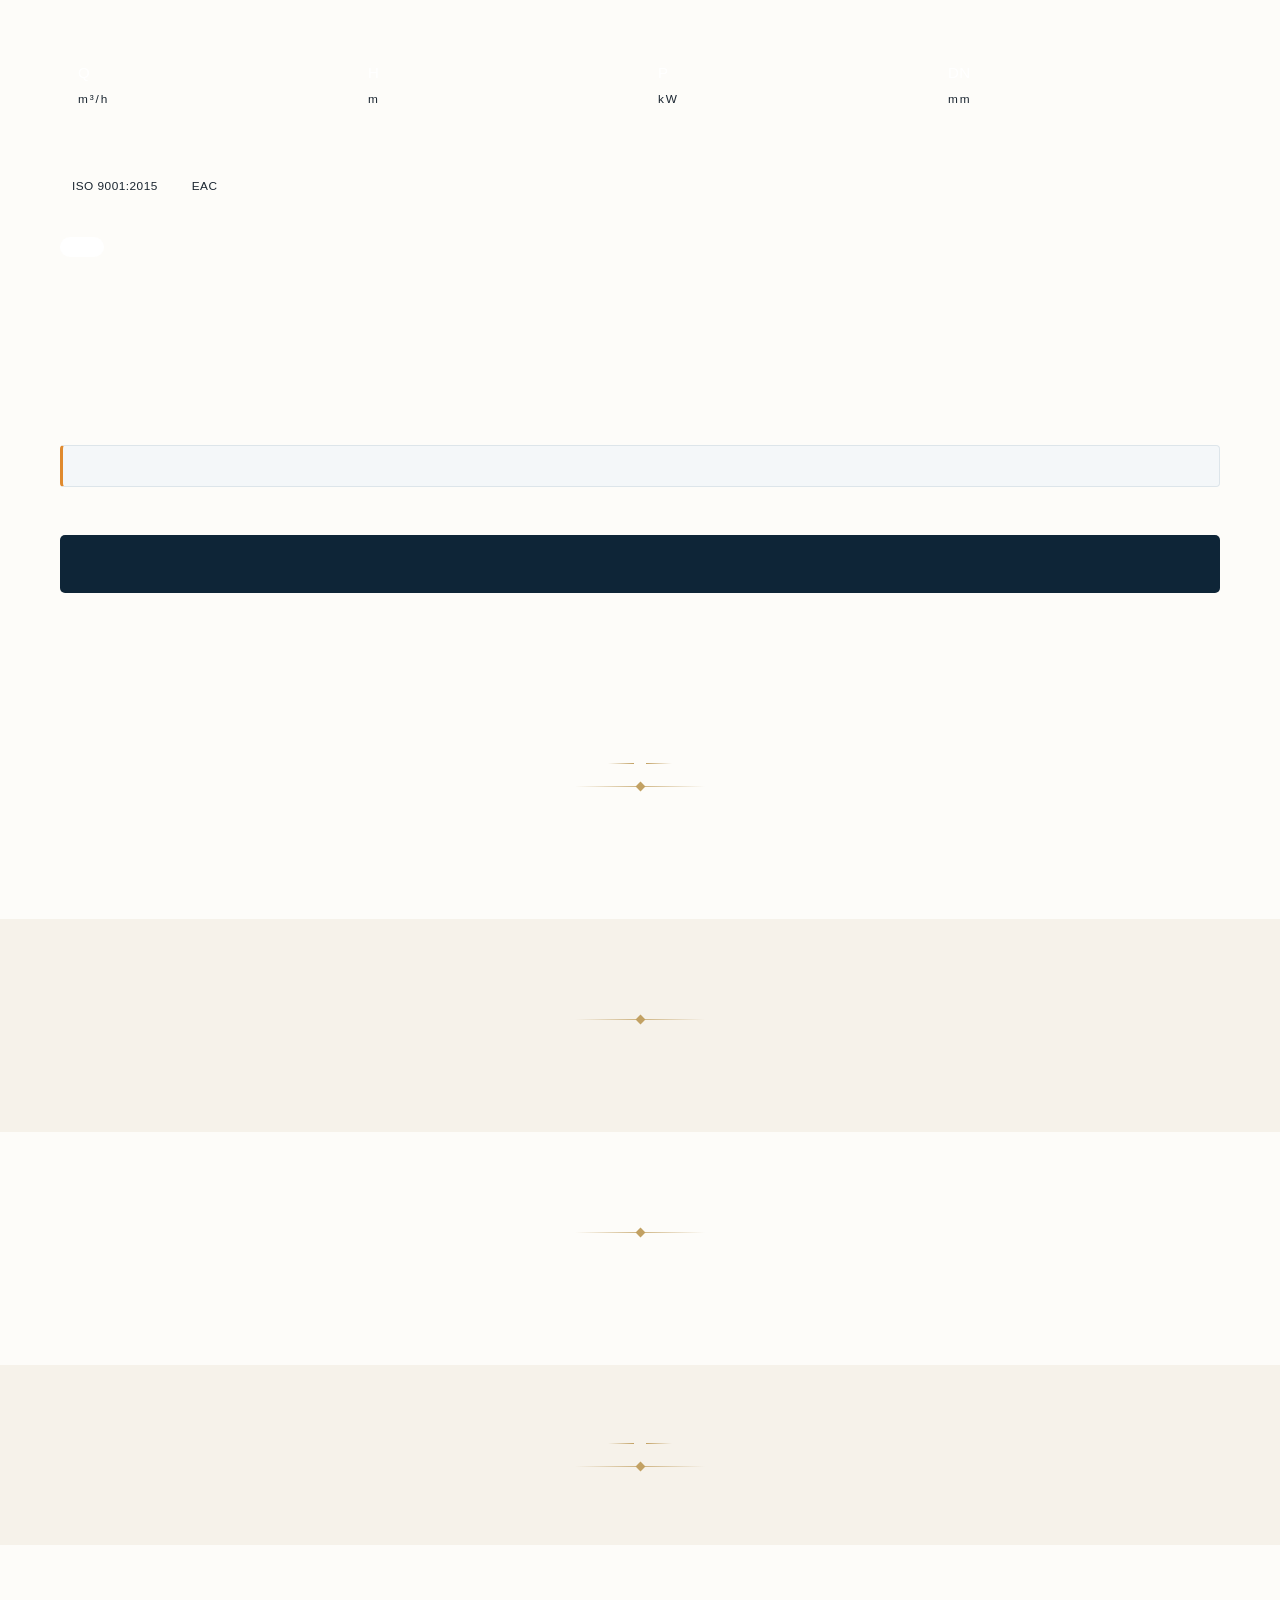
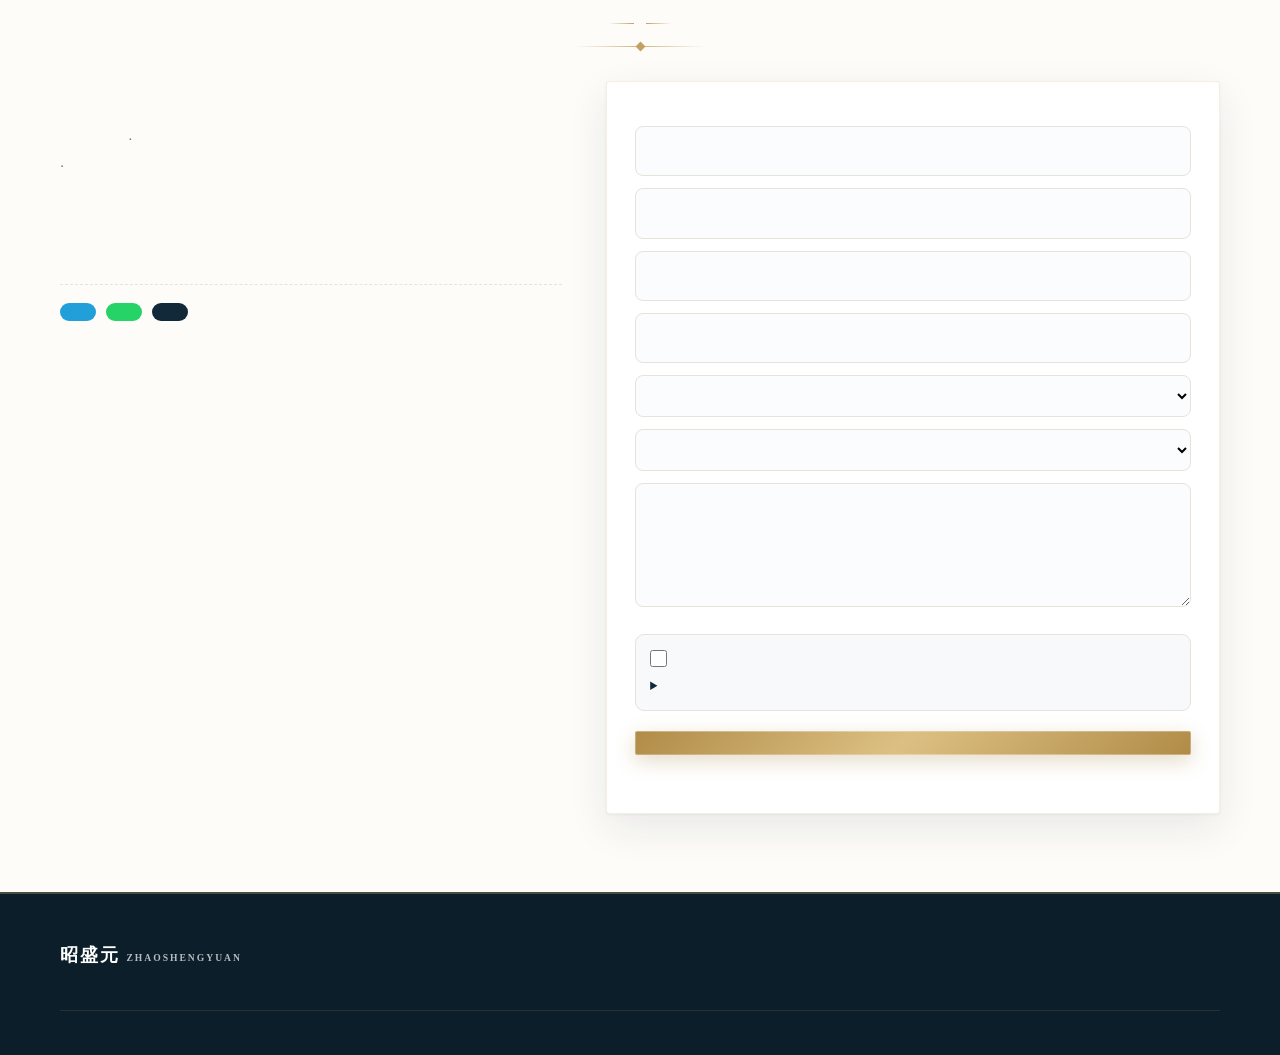
==== commit 6132e68b: "页面美化" ====
--- a/index.html
+++ b/index.html
@@ -38,7 +38,6 @@
 <!-- 顶部金色阅读进度条（纯装饰，不影响布局与交互） -->
 <div class="scroll-progress" id="scrollProgress" aria-hidden="true"></div>
 
-<!-- ================= 导航 ================= -->
 <header class="topbar" id="topbar">
   <div class="container">
     <a class="brand" href="#home">
@@ -46,7 +45,7 @@
       <span class="txt">昭盛元<small>ZHAOSHENGYUAN</small></span>
     </a>
     <nav class="navlinks" id="navlinks">
-      <a href="#about" data-i18n="nav.about"></a>
+      <a href="#home" data-i18n="nav.home"></a>
 
       <!-- 产品中心：桌面鼠标悬停展开，移动端点右侧箭头展开。
            茶叶子项带 data-cat / data-sub，点击后直接切换一级与二级分类，不是死链接。 -->
@@ -67,6 +66,21 @@
                 <a href="#products" data-cat="tea" data-sub="green"  data-i18n="drop.green"></a>
                 <a href="#products" data-cat="tea" data-sub="fruit"  data-i18n="drop.fruit"></a>
                 <a href="#products" data-cat="tea" data-sub="teabag" data-i18n="drop.teabag"></a>
+                <a href="#products" data-cat="tea" data-i18n="drop.teaSpecs"></a>
+              </div>
+            </div>
+            <div class="nd-col nd-porc">
+              <p class="nd-kicker" data-i18n="drop.porcLabel"></p>
+              <a class="nd-lead" href="#porcelain">
+                <b data-i18n="drop.porcTitle"></b>
+                <small data-i18n="drop.porcDesc"></small>
+              </a>
+              <div class="nd-subs">
+                <a href="#porcelain" data-pg="coffee" data-i18n="drop.porcCoffee"></a>
+                <a href="#porcelain" data-pg="teaset" data-i18n="drop.porcTea"></a>
+                <a href="#porcelain" data-pg="dinner" data-i18n="drop.porcDinner"></a>
+                <a href="#pSpecs"                     data-i18n="drop.porcSpecs"></a>
+                <a href="#pHistory"                    data-i18n="drop.porcHistory"></a>
               </div>
             </div>
             <div class="nd-col nd-porc">
@@ -91,30 +105,48 @@
               </a>
               <div class="nd-subs">
                 <a href="#machSeries" data-i18n="drop.machSeries"></a>
+                <a href="#mSpecs"     data-i18n="drop.machSpecs"></a>
                 <a href="#machCerts"  data-i18n="drop.machCerts"></a>
-                <a href="#contact"    data-i18n="drop.machRfq"></a>
+                <a href="#mSpecs" data-rfq="mach" data-i18n="drop.machRfq"></a>
               </div>
             </div>
           </div>
           <div class="nd-foot">
             <a href="#products" data-cat="all" data-sub="all" data-i18n="drop.all"></a>
             <span class="nd-foot-sep"></span>
+<<<<<<< HEAD
+            <a href="#heritage"   data-i18n="drop.story"></a>
+            <a href="#capability" data-i18n="drop.services"></a>
+            <a href="#why"        data-i18n="drop.why"></a>
+            <a href="#terms"      data-i18n="drop.terms"></a>
+=======
             <a href="#stories"    data-i18n="drop.stories"></a>
             <a href="#capability" data-i18n="drop.capability"></a>
+>>>>>>> 36bf2d26417511e73b2d03d3e37dd0e070cfbe23
             <a href="#faq"        data-i18n="drop.faq"></a>
             <span class="nd-mark"><span>ZSY</span><small data-i18n="drop.markText"></small></span>
           </div>
         </div>
       </div>
 
-      <a href="#stories"    data-i18n="nav.stories"></a>
-      <a href="#capability" data-i18n="nav.capability"></a>
-      <a href="#why"        data-i18n="nav.why"></a>
-      <a href="#terms"      data-i18n="nav.terms"></a>
-      <a href="#faq"        data-i18n="nav.faq"></a>
+      <!-- Heritage 独立一级：史料只在这里存一份，About 只放资信 -->
+      <a href="#heritage"   data-i18n="nav.heritage"></a>
+      <a href="#about"      data-i18n="nav.about"></a>
+      <a href="#capability" data-i18n="nav.sourcing"></a>
       <a href="#contact"    data-i18n="nav.contact"></a>
     </nav>
     <div class="right">
+      <div class="gsearch" id="gsearch">
+        <button class="gs-trigger" id="gsTrigger" type="button" aria-label="打开搜索"
+                aria-expanded="false" aria-controls="globalSearch"
+                data-i18n-aria="search.open">⌕</button>
+        <input id="globalSearch" type="search" autocomplete="off" spellcheck="false"
+               data-i18n-ph="search.placeholder" data-i18n-aria="search.open">
+        <span class="gs-icon" aria-hidden="true">⌕</span>
+        <button class="gs-close" id="gsClose" type="button" aria-label="关闭搜索"
+                data-i18n-aria="search.close">×</button>
+        <div class="gsearch-panel" id="gsearchPanel" hidden></div>
+      </div>
       <div class="langswitch" id="langswitch">
         <button type="button" data-lang="zh">中文</button>
         <button type="button" data-lang="en">EN</button>
@@ -134,7 +166,7 @@
     <p class="lead" id="heroSub"></p>
     <div class="hero-cta">
       <a class="btn primary" href="#products" data-i18n="hero.cta1"></a>
-      <a class="btn ghost" href="#contact" data-i18n="hero.cta2"></a>
+      <button type="button" class="btn ghost" data-rfq="general" data-i18n="hero.cta2"></button>
     </div>
     <ul class="hero-facts">
       <li><b>2016+</b><span data-i18n="hero.f1"></span></li>
@@ -142,6 +174,16 @@
       <li><b>4</b><span data-i18n="hero.f3"></span></li>
       <li><b>RU / CN</b><span data-i18n="hero.f4"></span></li>
     </ul>
+  </div>
+</section>
+
+<!-- ================= 按采购场景进入（首页三张快捷卡，不升一级） ================= -->
+<section id="applications">
+  <div class="container">
+    <p class="app-tag" data-i18n="app.tag"></p>
+    <h2 class="app-title" data-i18n="app.title"></h2>
+    <p class="app-lead" data-i18n="app.lead"></p>
+    <div class="app-grid" id="appGrid"></div>
   </div>
 </section>
 
@@ -164,7 +206,7 @@
 </section>
 
 <!-- ================= 产品中心（后台增删改查） ================= -->
-<section id="products" class="alt">
+<section id="products" class="alt zone-story">
   <div class="container wrap-center">
     <p class="eyebrow" data-i18n="prod.label"></p>
     <h2 class="title" data-i18n="prod.title"></h2>
@@ -182,17 +224,130 @@
   </div>
 </section>
 
-<!-- ================= 产品故事 ================= -->
-<section id="stories" class="alt">
-  <div class="container wrap-center">
-    <p class="eyebrow" data-i18n="story.label"></p>
-    <h2 class="title" data-i18n="story.title"></h2>
-    <div class="divider"></div>
-    <p class="lead" data-i18n="story.lead"></p>
-  </div>
-  <div class="container">
-    <div class="storylist" id="storyList"></div>
-    <div class="empty-note" id="storyEmpty" style="display:none"></div>
+<!-- ================= Heritage · 品牌叙事（独立一级，编辑感） =================
+     史料只在这里存一份：Products 三列底部单向回流到此处。
+     About 只保留公司主体 / 经营范围 / 生产企业与许可证归属等资信内容。
+     ============================================================ -->
+<section id="heritage" class="zone-story">
+  <span id="stories" aria-hidden="true"></span>
+  <div class="hg-wrap">
+    <p class="hg-eyebrow" data-i18n="heritage.eyebrow"></p>
+    <h2 class="hg-title" data-i18n="heritage.title"></h2>
+    <p class="hg-lead" data-i18n="heritage.lead"></p>
+
+    <div class="hg-timeline" id="hgTimeline">
+      <div class="hg-item">
+        <p class="hg-era" data-i18n="heritage.item1Era"></p>
+        <p class="hg-text" data-i18n="heritage.item1Text"></p>
+        <p class="hg-src"><b data-i18n="heritage.srcLabel"></b> · <span data-i18n="heritage.item1Src"></span></p>
+      </div>
+      <div class="hg-item">
+        <p class="hg-era" data-i18n="heritage.item2Era"></p>
+        <p class="hg-text" data-i18n="heritage.item2Text"></p>
+        <p class="hg-src"><b data-i18n="heritage.srcLabel"></b> · <span data-i18n="heritage.item2Src"></span></p>
+      </div>
+      <div class="hg-item">
+        <p class="hg-era" data-i18n="heritage.item3Era"></p>
+        <p class="hg-text" data-i18n="heritage.item3Text"></p>
+        <p class="hg-src"><b data-i18n="heritage.srcLabel"></b> · <span data-i18n="heritage.item3Src"></span></p>
+      </div>
+      <div class="hg-item">
+        <p class="hg-era" data-i18n="heritage.item4Era"></p>
+        <p class="hg-text" data-i18n="heritage.item4Text"></p>
+        <p class="hg-src"><b data-i18n="heritage.srcLabel"></b> · <span data-i18n="heritage.item4Src"></span></p>
+      </div>
+    </div>
+
+    <div class="hg-links">
+      <a href="#products"  data-i18n="heritage.viewTea"></a>
+      <a href="#porcelain" data-i18n="heritage.viewPorc"></a>
+    </div>
+    <p class="hg-note" data-i18n="heritage.note"></p>
+
+    <div class="hg-stories">
+      <h3 class="hg-stories-h" data-i18n="story.title"></h3>
+      <div class="storylist" id="storyList"></div>
+      <div class="empty-note" id="storyEmpty" style="display:none"></div>
+    </div>
+  </div>
+</section>
+
+<!-- ================= 景德镇瓷器 · 独立业务线 =================
+     与茶叶、流体设备各自独立：独立数据 data/porcelain.json、独立配色、
+     独立历史时间轴、独立「用途 + 工艺」双维度目录。
+     面向中俄两类买家：中国人看窑口 / 工艺谱系 / 头数配置；
+     俄罗斯人看 сервиз（成套）、чайная пара（杯碟）、ml/mm、
+     微波炉洗碗机适用性与 EAC 归属。
+     ============================================================ -->
+<section id="porcelain" class="p-sec zone-story">
+  <div class="p-hero" id="pHero">
+    <div class="container">
+      <p class="p-eyebrow" id="pEyebrow"></p>
+      <h2 id="pTitle"></h2>
+      <p class="p-lead" id="pLead"></p>
+      <button type="button" class="p-btn" id="pCta" data-rfq="porcelain"></button>
+      <div class="p-supplier">
+        <b id="pSupplierName"></b>
+        <span id="pSupplierRole"></span>
+      </div>
+    </div>
+  </div>
+
+  <div class="container p-body">
+
+    <!-- 同一份目录，三种读法 -->
+    <div class="p-lanes" id="pLanes"></div>
+
+    <!-- 景德镇历史 -->
+    <div class="p-sechead" id="pHistory">
+      <p class="p-kicker" data-i18n="porc.histLabel"></p>
+      <h3 class="p-h3" data-i18n="porc.histTitle"></h3>
+      <p class="p-sub" data-i18n="porc.histLead"></p>
+    </div>
+    <div class="p-cityband">
+      <div class="p-cityimg"><img src="assets/img/porcelain-city.jpg" alt="Jingdezhen" loading="lazy"></div>
+      <div class="p-citytxt" id="pCityText"></div>
+    </div>
+    <div class="p-timeline" id="pTimeline"></div>
+    <p class="p-source" id="pSourceNote"></p>
+
+    <!-- 工艺谱系 -->
+    <div class="p-sechead" id="pCrafts">
+      <p class="p-kicker" data-i18n="porc.craftLabel"></p>
+      <h3 class="p-h3" data-i18n="porc.craftTitle"></h3>
+      <p class="p-sub" data-i18n="porc.craftLead"></p>
+    </div>
+    <div class="p-crafts" id="pCraftGrid"></div>
+
+    <!-- 导航直达：工艺与规格（卡片正面参数是同一份数据） -->
+    <div id="pSpecs" class="p-specs-note">
+      <p class="p-kicker" data-i18n="specs.porcTitle"></p>
+      <p data-i18n="specs.porcNote"></p>
+      <button type="button" class="p-btn sm" data-rfq="porcelain" data-i18n="specs.cta"></button>
+    </div>
+
+    <!-- 产品目录：一级按用途，二级按工艺 -->
+    <div class="p-sechead" id="pCatalogue">
+      <p class="p-kicker" data-i18n="porc.catLabel"></p>
+      <h3 class="p-h3" data-i18n="porc.catTitle"></h3>
+      <p class="p-sub" data-i18n="porc.catLead"></p>
+    </div>
+    <div class="p-tabs" id="pGroupTabs"></div>
+    <div class="p-subtabs" id="pCraftTabs"></div>
+    <div class="p-grid" id="pGrid"></div>
+    <div class="p-empty" id="pEmpty" style="display:none"></div>
+    <p class="p-figure-note" id="pFigureNote"></p>
+
+    <!-- 出口与合规 -->
+    <div class="p-sechead" id="pCompliance">
+      <p class="p-kicker" data-i18n="porc.compLabel"></p>
+      <h3 class="p-h3" data-i18n="porc.compTitle"></h3>
+    </div>
+    <div class="p-compliance" id="pComplianceList"></div>
+
+    <div class="p-rfq" id="pRfq"></div>
+    <p class="p-note" id="pNote"></p>
+    <p class="p-owner" id="pOwnerNote"></p>
   </div>
 </section>
 
@@ -275,13 +430,13 @@
        型号谱系折叠区   → 中国采购（看全不全）
        资质与归属声明   → 所有市场共同关心的可核验性
      ============================================================ -->
-<section id="industrial" class="m-sec">
+<section id="industrial" class="m-sec zone-industrial">
   <div class="m-hero">
     <div class="container">
       <p class="m-eyebrow" id="mEyebrow"></p>
       <h2 id="mTitle"></h2>
       <p class="m-lead" id="mLead"></p>
-      <a class="m-btn" href="#contact" id="mCta"></a>
+      <button type="button" class="m-btn" id="mCta" data-rfq="machinery"></button>
       <div class="m-supplier">
         <b id="mSupplierName"></b>
         <span id="mSupplierRole"></span>
@@ -290,6 +445,25 @@
   </div>
 
   <div class="container m-body">
+
+
+    <!-- 导航直达：参数与数据表。参数条 / 卡片正面 / RFQ 字段三者同源 -->
+    <div id="mSpecs" class="m-specs-anchor">
+      <p class="m-kicker" data-i18n="specs.machTitle"></p>
+      <div class="m-param-strip">
+        <div class="m-param-cell"><b>Q</b><span>m³/h</span></div>
+        <div class="m-param-cell"><b>H</b><span>m</span></div>
+        <div class="m-param-cell"><b>P</b><span>kW</span></div>
+        <div class="m-param-cell"><b>DN</b><span>mm</span></div>
+      </div>
+      <p class="m-param-note" data-i18n="specs.machNote"></p>
+      <div class="m-badges">
+        <span class="m-badge">ISO 9001:2015</span>
+        <span class="m-badge">EAC</span>
+        <span class="m-badge accent" data-i18n="specs.machTitle"></span>
+      </div>
+      <button type="button" class="m-btn sm" data-rfq="machinery" data-i18n="specs.cta"></button>
+    </div>
 
     <!-- 三种阅读路径：同一份内容，不同市场各取所需 -->
     <div class="m-lanes" id="mLanes"></div>
@@ -382,7 +556,7 @@
           <a id="cTelRu" href="tel:+79117067084"></a> · <span class="tagline" data-i18n="contact.ru"></span>
         </span>
       </li>
-      <li><b data-i18n="contact.wx"></b><span><span class="wxcopy" id="wxCopy" title="点击复制"></span></span></li>
+      <li><b data-i18n="contact.wx"></b><span><span class="wxcopy" id="wxCopy" data-i18n-title="dock.copyHint"></span></span></li>
       <li><b data-i18n="contact.mail"></b>
         <span class="clickable">
           <a id="cMail1" href="mailto:fanwh188@gmail.com"></a><br>
@@ -390,9 +564,9 @@
         </span>
       </li>
       <li class="quickrow">
-        <a class="qbtn tg" href="https://t.me/Fan2399" target="_blank" rel="noopener">Telegram @Fan2399</a>
-        <a class="qbtn wa" href="https://wa.me/79117067084" target="_blank" rel="noopener">WhatsApp</a>
-        <a class="qbtn em" href="mailto:fanwh188@gmail.com">Email</a>
+        <a class="qbtn tg" href="https://t.me/Fan2399" target="_blank" rel="noopener" data-i18n="cta.tg"></a>
+        <a class="qbtn wa" href="https://wa.me/79117067084" target="_blank" rel="noopener" data-i18n="cta.wa"></a>
+        <a class="qbtn em" href="mailto:fanwh188@gmail.com" data-i18n="cta.mail"></a>
       </li>
     </ul>
 
@@ -439,11 +613,11 @@
       <div class="fbk" id="fbk" hidden>
         <div class="fbk-t" data-i18n="msg.fbTitle"></div>
         <div class="fbk-b">
-          <a class="qbtn tg" href="https://t.me/Fan2399" target="_blank" rel="noopener">Telegram @Fan2399</a>
-          <a class="qbtn wa" href="https://wa.me/79117067084" target="_blank" rel="noopener">WhatsApp</a>
-          <a class="qbtn em" href="mailto:fanwh188@gmail.com">Email</a>
-          <a class="qbtn ph" href="tel:+79117067084">+7 911 706 7084</a>
-          <a class="qbtn ml" id="mailFallback" href="mailto:fanwh188@gmail.com" style="display:none">📧 带上我填的内容发邮件</a>
+          <a class="qbtn tg" href="https://t.me/Fan2399" target="_blank" rel="noopener" data-i18n="cta.tg"></a>
+          <a class="qbtn wa" href="https://wa.me/79117067084" target="_blank" rel="noopener" data-i18n="cta.wa"></a>
+          <a class="qbtn em" href="mailto:fanwh188@gmail.com" data-i18n="cta.mail"></a>
+          <a class="qbtn ph" href="tel:+79117067084" data-i18n="cta.phone"></a>
+          <a class="qbtn ml" id="mailFallback" href="mailto:fanwh188@gmail.com" style="display:none" data-i18n="cta.mailFallback"></a>
         </div>
         <div class="fbk-tip" data-i18n="msg.fbTip"></div>
       </div>
@@ -473,16 +647,95 @@
   </div>
 </footer>
 
-<div class="floatbar">
-  <a class="fb-tg" href="https://t.me/Fan2399" target="_blank" rel="noopener" title="Telegram @Fan2399" aria-label="Telegram">
-    <svg viewBox="0 0 24 24" width="20" height="20" fill="currentColor"><path d="M12 0C5.37 0 0 5.37 0 12s5.37 12 12 12 12-5.37 12-12S18.63 0 12 0zm5.56 8.34l-1.98 9.36c-.15.66-.54.82-1.09.51l-3.01-2.22-1.45 1.4c-.16.16-.3.3-.61.3l.21-3.04 5.55-5.02c.24-.21-.05-.33-.37-.12l-6.86 4.32-2.96-.92c-.64-.2-.66-.64.14-.95l11.55-4.45c.54-.2 1.01.13.83.83z"/></svg>
-  </a>
-  <a class="fb-wa" href="https://wa.me/79117067084" target="_blank" rel="noopener" title="WhatsApp" aria-label="WhatsApp">
-    <svg viewBox="0 0 24 24" width="20" height="20" fill="currentColor"><path d="M12.04 2C6.58 2 2.13 6.45 2.13 11.91c0 1.75.46 3.45 1.32 4.95L2 22l5.25-1.38c1.45.79 3.08 1.21 4.79 1.21 5.46 0 9.91-4.45 9.91-9.91 0-2.65-1.03-5.14-2.9-7.01A9.816 9.816 0 0012.04 2zm0 18.15c-1.48 0-2.93-.4-4.2-1.15l-.3-.18-3.12.82.83-3.04-.2-.31a8.264 8.264 0 01-1.26-4.38c0-4.54 3.7-8.23 8.25-8.23 2.2 0 4.27.86 5.82 2.42a8.183 8.183 0 012.41 5.83c0 4.54-3.7 8.22-8.23 8.22zm4.52-6.16c-.25-.12-1.47-.72-1.69-.81-.23-.08-.39-.12-.56.13-.16.24-.64.81-.78.97-.14.17-.29.19-.54.06-.25-.12-1.05-.39-2-1.23-.74-.66-1.24-1.47-1.38-1.72-.15-.25-.02-.38.11-.5.11-.11.25-.29.37-.43.13-.15.17-.25.25-.41.08-.17.04-.31-.02-.44-.06-.12-.56-1.34-.76-1.84-.2-.48-.4-.42-.56-.42h-.48c-.16 0-.43.06-.65.31-.23.25-.86.84-.86 2.05s.88 2.38 1 2.54c.12.17 1.74 2.66 4.22 3.73.59.25 1.05.4 1.41.52.59.19 1.13.16 1.56.1.47-.07 1.47-.6 1.67-1.18.21-.58.21-1.07.15-1.18-.06-.1-.23-.16-.48-.29z"/></svg>
-  </a>
-  <a class="fb-mail" href="mailto:fanwh188@gmail.com" title="Email" aria-label="Email">✉</a>
-  <a class="fb-top" href="#home" title="Top" aria-label="Top">↑</a>
+<div class="floatbar" id="contactDock">
+  <button type="button" class="dock-toggle" id="dockToggle" aria-expanded="false" data-i18n-aria="dock.open">
+    <svg viewBox="0 0 24 24" width="21" height="21" fill="none" stroke="currentColor" stroke-width="1.5" stroke-linecap="round" stroke-linejoin="round">
+      <path d="M21 11.5a8.4 8.4 0 0 1-8.5 8.5 9 9 0 0 1-3.8-.8L3 21l1.8-5.1A8.4 8.4 0 0 1 4 11.5 8.4 8.4 0 0 1 12.5 3 8.4 8.4 0 0 1 21 11.5z"/>
+    </svg>
+    <span class="dock-dot" aria-hidden="true"></span>
+  </button>
+  <div class="dock-panel" id="dockPanel" hidden></div>
 </div>
+
+<!-- ================= Get Quote · 全局唯一询盘抽屉 =================
+     所有卡片 / 搜索结果 / 参数锚点 / 场景卡共用这一个组件；
+     页面里不再渲染 N 个隐藏表单，也不会在当前页下拉弹出简易表单。
+     ============================================================ -->
+<div class="rfq-overlay" id="rfqOverlay" hidden></div>
+<aside class="rfq-drawer" id="rfqDrawer" role="dialog" aria-modal="true"
+       aria-labelledby="rfqTitle" hidden>
+  <div class="rfq-head">
+    <h3 id="rfqTitle" data-i18n="rfq.title"></h3>
+    <button type="button" class="rfq-x" id="rfqClose" aria-label="close" data-i18n-aria="rfq.close">×</button>
+  </div>
+  <div class="rfq-body" id="rfqBody">
+    <!-- 顶部：自动带入当前浏览的产品缩略图与型号 -->
+    <div class="rfq-ctx" id="rfqCtx">
+      <img id="rfqCtxImg" src="" alt="" data-i18n-alt="rfq.thumbAlt">
+      <div class="rfq-ctx-n">
+        <b id="rfqCtxName"></b>
+        <span id="rfqCtxModel"></span>
+        <small id="rfqCtxFrom"></small>
+      </div>
+      <button type="button" class="rfq-change" id="rfqChange" data-i18n="rfq.change"></button>
+    </div>
+    <div id="rfqChooser" hidden></div>
+
+    <!-- 品类专属字段：由 main.js 按 tea / porcelain / machinery 动态渲染 -->
+    <p class="rfq-sect" id="rfqDynamicTitle"></p>
+    <div class="rfq-grid" id="rfqDynamic"></div>
+
+    <!-- 通用字段 -->
+    <p class="rfq-sect" data-i18n="rfq.commonSection"></p>
+    <div class="rfq-grid" id="rfqCommon">
+      <div class="rfq-f"><label for="rfqName" data-i18n="rfq.fName"></label><input id="rfqName" name="rfq_name" required></div>
+      <div class="rfq-f"><label for="rfqCompany" data-i18n="rfq.fCompany"></label><input id="rfqCompany" name="rfq_company"></div>
+      <div class="rfq-f"><label for="rfqContact" data-i18n="rfq.fContact"></label><input id="rfqContact" name="rfq_contact" required></div>
+      <div class="rfq-f"><label for="rfqCountry" data-i18n="rfq.fCountry"></label><input id="rfqCountry" name="rfq_country"></div>
+      <div class="rfq-f"><label for="rfqQty" data-i18n="rfq.fQty"></label><input id="rfqQty" name="rfq_qty"></div>
+      <div class="rfq-f"><label for="rfqLead" data-i18n="rfq.fLead"></label><input id="rfqLead" name="rfq_lead"></div>
+      <div class="rfq-f full"><label for="rfqDocs" data-i18n="rfq.fDocs"></label>
+        <select id="rfqDocs" name="rfq_docs">
+          <option value="" data-i18n="rfq.fDocs"></option>
+          <option data-i18n="rfq.optEac"></option>
+          <option data-i18n="rfq.optTest"></option>
+          <option data-i18n="rfq.optOther"></option>
+        </select>
+      </div>
+      <div class="rfq-f full"><label for="rfqNote" data-i18n="rfq.fNote"></label><textarea id="rfqNote" name="rfq_note" rows="3"></textarea></div>
+    </div>
+
+    <!-- 152-ФЗ：独立勾选框，默认不勾，未勾拒绝提交 -->
+    <div class="rfq-consent" id="rfqConsentWrap">
+      <label><input type="checkbox" id="rfqConsent" name="rfq_consent" value="yes">
+        <span data-i18n="rfq.consent"></span></label>
+      <details><summary data-i18n="rfq.consentOpen"></summary><p data-i18n="rfq.consentText"></p></details>
+    </div>
+
+    <p class="rfq-msg" id="rfqMsg" role="status"></p>
+    <div id="rfqOkBox" class="rfq-okbox" hidden>
+      <div class="tick">✓</div>
+      <h4 data-i18n="rfq.ok"></h4>
+      <p id="rfqRef"></p>
+      <button type="button" id="rfqContinue" data-i18n="rfq.continue"></button>
+    </div>
+    <div class="rfq-fail" id="rfqFail" hidden>
+      <p id="rfqFailText"></p>
+      <div>
+        <a id="rfqMailFallback" href="mailto:fanwh188@gmail.com" data-i18n="rfq.mailFallback"></a>
+        <a id="rfqWaAssist" href="https://wa.me/79117067084" target="_blank" rel="noopener" data-i18n="rfq.waAssist"></a>
+        <a id="rfqTgAssist" href="https://t.me/Fan2399" target="_blank" rel="noopener" data-i18n="rfq.tgAssist"></a>
+      </div>
+    </div>
+  </div>
+  <div class="rfq-foot" id="rfqFoot">
+    <button type="button" class="rfq-submit" id="rfqSubmit" data-i18n="rfq.submit"></button>
+    <div class="rfq-assist">
+      <a id="rfqWa" href="https://wa.me/79117067084" target="_blank" rel="noopener" data-i18n="rfq.waAssist"></a>
+      <a id="rfqTg" href="https://t.me/Fan2399" target="_blank" rel="noopener" data-i18n="rfq.tgAssist"></a>
+    </div>
+  </div>
+</aside>
 
 <script src="assets/js/i18n.js"></script>
 <script src="assets/js/main.js"></script>
--- a/assets/css/style.css
+++ b/assets/css/style.css
@@ -1026,3 +1026,501 @@
   .p-hero{background:#12293a!important}
   .p-card,.p-craft,.p-tl-card{break-inside:avoid}
 }
+<<<<<<< HEAD
+
+
+/* ==================================================================================
+   V3 · 视觉交互与转化路径
+   商务外壳（深墨蓝 + 香槟金 + 8~12px 圆角）保持不变；
+   内容区通过四组 --zone-* 变量切换气质，不写三套样式表。
+   ================================================================================== */
+
+:root{
+  /* 外壳：全站唯一，不随分区变 */
+  --shell-ink:#12293a; --shell-gold:#c2a163; --shell-line:rgba(194,161,99,.42);
+  --warm:#faf8f4; --warm-line:#e5ded1; --warm-ink:#1b2430; --warm-muted:#6d6a63;
+  --ind-bg:#0b1822; --ind-bg2:#102330; --ind-fg:#eef4f7; --ind-muted:#9db1bf;
+  --ind-line:rgba(255,255,255,.14); --safety:#e08a2e;
+  --serif:Georgia,'Songti SC','STSong','Noto Serif CJK SC','Noto Serif SC',serif;
+  --sans:-apple-system,BlinkMacSystemFont,'Segoe UI','WenQuanYi Micro Hei','Microsoft YaHei',sans-serif;
+}
+
+/* 四组分区变量：换区只换变量 */
+.zone-story{
+  --zone-bg:var(--warm); --zone-fg:var(--warm-ink); --zone-font:var(--serif);
+  --zone-leading:1.9; --zone-line:var(--warm-line);
+}
+.zone-industrial{
+  --zone-bg:var(--ind-bg); --zone-fg:var(--ind-fg); --zone-font:var(--sans);
+  --zone-leading:1.55; --zone-line:var(--ind-line);
+}
+html[lang^="ru"] .zone-story{--zone-leading:2.16}   /* 西里尔再放宽 15% */
+
+/* ----------------------------------------------------------------------------------
+   1 · 叙事区：Heritage / 茶叶产品 / 瓷器正文 —— Floema 编辑感
+   大面积留白、低饱和暖白、纤细 Serif、细线、无促销按钮
+   ---------------------------------------------------------------------------------- */
+.zone-story{background:var(--zone-bg);color:var(--zone-fg);line-height:var(--zone-leading)}
+.zone-story .container{max-width:1180px}
+.zone-story .wrap-center{max-width:820px}
+.zone-story .title,.zone-story h2,.zone-story h3,.zone-story h4{
+  font-family:var(--zone-font);font-weight:400;letter-spacing:.01em;line-height:1.3;color:var(--zone-fg)}
+.zone-story .title{font-size:2.5rem}
+.zone-story .lead,.zone-story .p-sub,.zone-story .p-desc,.zone-story .p-lead,.zone-story .note{
+  color:var(--warm-muted);line-height:var(--zone-leading)}
+.zone-story .eyebrow,.zone-story .p-kicker{color:#9a7c46;letter-spacing:.22em;font-size:.72rem}
+.zone-story .divider{background:var(--shell-gold);height:1px;max-width:64px;opacity:.75}
+
+/* 茶叶产品区：卡片改细线编辑式，去掉色块与阴影 */
+.zone-story .catbtn,.zone-story .subbtn{background:transparent;border:1px solid var(--zone-line);
+  color:var(--zone-fg);border-radius:10px;box-shadow:none}
+.zone-story .catbtn.on,.zone-story .subbtn.on{background:var(--shell-ink);color:#fff;border-color:var(--shell-ink)}
+.zone-story .pcard{background:transparent;border:1px solid var(--zone-line);border-radius:10px;
+  box-shadow:none;overflow:hidden}
+.zone-story .pcard-img{border-bottom:1px solid var(--zone-line)}
+.zone-story .pcard-body{padding:22px}
+.zone-story .pcard h3{font-family:var(--zone-font);font-weight:400;font-size:1.35rem}
+.zone-story .pcard-cat{color:#9a7c46;letter-spacing:.14em;font-size:.7rem}
+.zone-story .pcard p{color:var(--warm-muted);line-height:var(--zone-leading)}
+.zone-story .spec-list li{border-bottom:1px solid var(--zone-line)}
+
+/* 瓷器正文：保留深墨蓝封面作分区切口，主体切暖白 */
+#porcelain.zone-story .p-body{background:var(--zone-bg);color:var(--zone-fg);line-height:var(--zone-leading)}
+#porcelain.zone-story .p-h3,#porcelain.zone-story .p-craft h4,#porcelain.zone-story .p-card h4,
+#porcelain.zone-story .p-tl-card h4,#porcelain.zone-story .p-citytxt h4{
+  font-family:var(--zone-font);font-weight:400;color:var(--zone-fg)}
+#porcelain.zone-story .p-kicker{color:#9a7c46}
+#porcelain.zone-story .p-sub,#porcelain.zone-story .p-desc,#porcelain.zone-story .p-tl-text,
+#porcelain.zone-story .p-craft p,#porcelain.zone-story .p-citytxt p,#porcelain.zone-story .p-note{
+  color:var(--warm-muted);line-height:var(--zone-leading)}
+#porcelain.zone-story .p-card-in,#porcelain.zone-story .p-craft-in,#porcelain.zone-story .p-tl-card,
+#porcelain.zone-story .p-lane-in,#porcelain.zone-story .p-rfq-row-in{
+  background:transparent;border:1px solid var(--zone-line);border-radius:10px;box-shadow:none}
+#porcelain.zone-story .p-tab,#porcelain.zone-story .p-subtab{background:transparent;
+  border:1px solid var(--zone-line);color:var(--zone-fg);border-radius:10px}
+#porcelain.zone-story .p-tab.on,#porcelain.zone-story .p-subtab.on{background:var(--shell-ink);color:#fff;border-color:var(--shell-ink)}
+#porcelain.zone-story .p-spec th,#porcelain.zone-story .p-spec td{border-bottom:1px solid var(--zone-line)}
+#porcelain.zone-story .p-tl-year{font-family:var(--serif);color:#9a7c46}
+#porcelain.zone-story .p-source,#porcelain.zone-story .p-figure-note{color:var(--warm-muted)}
+
+/* ----------------------------------------------------------------------------------
+   2 · Heritage 品牌叙事区：单栏、细线时间轴、文字链（非按钮）
+   ---------------------------------------------------------------------------------- */
+#heritage.zone-story{padding:96px 0 104px;border-top:1px solid var(--zone-line);border-bottom:1px solid var(--zone-line)}
+.hg-wrap{max-width:760px;margin:0 auto;padding:0 24px}
+.hg-eyebrow{font-size:.72rem;letter-spacing:.28em;color:#9a7c46;text-align:center;
+  display:flex;align-items:center;justify-content:center;gap:14px}
+.hg-eyebrow:before,.hg-eyebrow:after{content:"";width:42px;height:1px;background:var(--shell-gold);opacity:.65}
+.hg-title{font-family:var(--serif);font-weight:400;font-size:clamp(2rem,4vw,3.2rem);
+  line-height:1.3;text-align:center;margin:22px 0 20px;color:var(--warm-ink)}
+.hg-lead{font-size:1.02rem;color:var(--warm-muted);line-height:var(--zone-leading);text-align:center;margin:0 auto 58px;max-width:660px}
+.hg-timeline{border-left:1px solid var(--warm-line);margin:0 0 52px;padding-left:28px}
+.hg-item{position:relative;padding:0 0 34px}
+.hg-item:last-child{padding-bottom:0}
+.hg-item:before{content:"";position:absolute;left:-33px;top:9px;width:7px;height:7px;border-radius:50%;
+  background:var(--warm);border:1px solid var(--shell-gold)}
+.hg-era{font-family:var(--serif);font-size:.86rem;letter-spacing:.1em;color:#9a7c46;margin-bottom:6px}
+.hg-text{font-size:1rem;line-height:var(--zone-leading);color:var(--warm-ink);margin:0 0 8px}
+.hg-src{font-size:.78rem;color:var(--warm-muted);letter-spacing:.02em}
+.hg-src b{font-weight:600;color:#9a7c46}
+.hg-links{display:flex;flex-wrap:wrap;gap:28px;justify-content:center;margin:0 0 26px}
+.hg-links a{font-family:var(--serif);font-size:.95rem;color:var(--warm-ink);
+  border-bottom:1px solid var(--shell-gold);padding-bottom:3px;text-decoration:none}
+.hg-links a:hover{color:#9a7c46}
+.hg-note{text-align:center;font-size:.8rem;color:var(--warm-muted);letter-spacing:.02em}
+.hg-stories{margin-top:66px;padding-top:48px;border-top:1px solid var(--warm-line)}
+.hg-stories-h{font-family:var(--serif);font-weight:400;font-size:1.5rem;text-align:center;margin-bottom:30px}
+/* 故事卡改编辑感：无底色块、细线、文字链展开 */
+.zone-story .scard{background:transparent;border:1px solid var(--zone-line);border-radius:10px;
+  box-shadow:none;margin-bottom:20px;padding:26px 28px}
+.zone-story .scard-img{max-width:180px;border:1px solid var(--zone-line)}
+.zone-story .scard h3{font-family:var(--serif);font-weight:400;font-size:1.4rem}
+.zone-story .sera{color:#9a7c46;letter-spacing:.12em;font-size:.75rem}
+.zone-story .stitle{font-family:var(--serif);color:var(--warm-muted)}
+.zone-story .sbody p{color:var(--warm-ink);line-height:var(--zone-leading)}
+.zone-story .stag{background:transparent;border:1px solid var(--zone-line);color:var(--warm-muted);border-radius:8px}
+.zone-story .stoggle{background:transparent;border:0;border-bottom:1px solid var(--shell-gold);
+  color:var(--warm-ink);font-family:var(--serif);padding:2px 0;border-radius:0;box-shadow:none}
+
+/* ----------------------------------------------------------------------------------
+   3 · Fluid Equipment 功能交易区：近黑 / 深藏青 + 高对比白字 + 安全橙仅作强调
+   与暖白叙事区形成硬边界，不渐变过渡
+   ---------------------------------------------------------------------------------- */
+#industrial.zone-industrial{background:var(--zone-bg);color:var(--zone-fg);
+  border-top:1px solid var(--zone-line);border-bottom:1px solid var(--zone-line)}
+#industrial.zone-industrial .m-hero{background:#07121b;
+  background-image:linear-gradient(115deg,#07121b 0%,#102330 62%,#163244 100%);
+  border-bottom:1px solid var(--zone-line)}
+#industrial.zone-industrial .m-body{background:var(--zone-bg);color:var(--zone-fg);line-height:var(--zone-leading)}
+#industrial.zone-industrial .m-sechead .m-h3,
+#industrial.zone-industrial .m-h3,
+#industrial.zone-industrial .m-lane h4,
+#industrial.zone-industrial .m-card h4,
+#industrial.zone-industrial .m-app h5,
+#industrial.zone-industrial .m-cert h5,
+#industrial.zone-industrial .m-rfq-row b,
+#industrial.zone-industrial .m-rfq-head h3{color:var(--ind-fg);font-weight:600}
+#industrial.zone-industrial .m-sub,
+#industrial.zone-industrial .m-lane p,
+#industrial.zone-industrial .m-desc,
+#industrial.zone-industrial .m-card-sub,
+#industrial.zone-industrial .m-app p,
+#industrial.zone-industrial .m-rfq-row span,
+#industrial.zone-industrial .m-rfq-note,
+#industrial.zone-industrial .m-supplier span{color:var(--ind-muted);line-height:var(--zone-leading)}
+#industrial.zone-industrial .m-lane-tag{color:var(--ind-muted)}
+#industrial.zone-industrial .m-kicker{color:var(--safety)}
+#industrial.zone-industrial .m-code{color:var(--safety)}
+#industrial.zone-industrial .m-lane-in,
+#industrial.zone-industrial .m-card-in,
+#industrial.zone-industrial .m-app-in,
+#industrial.zone-industrial .m-cert-in,
+#industrial.zone-industrial .m-rfq-row-in{background:var(--ind-bg2);
+  border:1px solid var(--zone-line);border-radius:10px;box-shadow:none}
+#industrial.zone-industrial .m-lane-in{border-left:3px solid var(--safety)}
+#industrial.zone-industrial .m-tab{background:transparent;color:var(--ind-fg);
+  border:1px solid var(--zone-line);border-radius:10px}
+#industrial.zone-industrial .m-tab.on{background:var(--safety);color:#101c24;border-color:var(--safety)}
+#industrial.zone-industrial .m-spec th,#industrial.zone-industrial .m-spec td,
+#industrial.zone-industrial .m-cert dt,#industrial.zone-industrial .m-cert dd{border-bottom:1px solid var(--zone-line)}
+#industrial.zone-industrial .m-spec th{color:var(--ind-muted)}
+#industrial.zone-industrial .m-spec td{color:var(--ind-fg)}
+#industrial.zone-industrial .m-apps-line{border-top:1px solid var(--zone-line);color:var(--ind-muted)}
+#industrial.zone-industrial .m-models{background:rgba(255,255,255,.035);border:1px solid var(--zone-line);border-radius:10px;color:var(--ind-muted)}
+#industrial.zone-industrial .m-models-h{color:var(--safety)}
+#industrial.zone-industrial .m-expand{background:transparent;color:var(--ind-fg);
+  border:1px solid var(--zone-line);border-radius:10px}
+#industrial.zone-industrial .m-expand:hover{border-color:var(--safety)}
+#industrial.zone-industrial .m-quote{color:var(--safety);border-bottom:1px solid var(--safety);text-decoration:none}
+#industrial.zone-industrial .m-btn{background:#fff;color:#101c24;border-radius:10px;font-weight:700}
+#industrial.zone-industrial .m-btn:hover{background:var(--safety)}
+#industrial.zone-industrial .m-compliance h4{color:var(--ind-fg)}
+#industrial.zone-industrial .m-compliance li,#industrial.zone-industrial .m-note{color:var(--ind-muted)}
+#industrial.zone-industrial .m-figure-note{color:var(--ind-muted)}
+#industrial.zone-industrial .m-fig-tag{background:rgba(224,138,46,.16);color:var(--safety)}
+/* 参数条：进区第一眼就是 Q / H / P / DN */
+.m-param-strip{display:flex;flex-wrap:wrap;gap:0;margin:0 0 46px;
+  border:1px solid var(--zone-line);border-radius:10px;overflow:hidden}
+.m-param-cell{flex:1 1 25%;min-width:120px;padding:20px 18px;border-right:1px solid var(--zone-line)}
+.m-param-cell:last-child{border-right:0}
+.m-param-cell b{display:block;font:400 1.9rem/1.1 var(--sans);color:#fff;letter-spacing:.02em}
+.m-param-cell span{display:block;margin-top:6px;font-size:.74rem;letter-spacing:.16em;color:var(--ind-muted)}
+.m-param-note{font-size:.8rem;color:var(--ind-muted);margin:0 0 26px;line-height:1.7}
+/* 认证小徽章：只写体系名称，不写编号 / 有效期 / 不声明持证 */
+.m-badges{display:flex;flex-wrap:wrap;gap:10px;margin:0 0 30px}
+.m-badge{height:26px;line-height:24px;padding:0 12px;border:1px solid var(--zone-line);
+  border-radius:8px;font-size:.74rem;color:var(--ind-fg);letter-spacing:.04em}
+.m-badge.accent{border-color:var(--safety);color:var(--safety)}
+
+/* ----------------------------------------------------------------------------------
+   4 · 商务外壳：全局搜索框（常驻、同一形态）
+   ---------------------------------------------------------------------------------- */
+.gsearch{position:relative;display:flex;align-items:center;margin-right:10px}
+.gsearch input{width:190px;height:34px;padding:0 34px 0 12px;border:1px solid var(--shell-line);
+  border-radius:10px;background:rgba(255,255,255,.94);color:var(--shell-ink);
+  font-size:.82rem;outline:none;transition:border-color .2s,box-shadow .2s}
+.gsearch input:focus{border-color:var(--shell-gold);box-shadow:0 0 0 3px rgba(194,161,99,.16)}
+.gsearch .gs-icon{position:absolute;right:10px;color:#8c8c8c;font-size:.9rem;pointer-events:none}
+.gsearch-panel{position:absolute;top:44px;right:0;width:360px;max-height:420px;overflow:auto;
+  background:#fff;border:1px solid var(--line);border-radius:12px;
+  box-shadow:0 16px 40px rgba(18,41,58,.16);padding:10px;z-index:120}
+.gsearch-panel[hidden]{display:none}
+.gs-group{font-size:.7rem;letter-spacing:.16em;color:#9a7c46;font-weight:700;
+  padding:10px 10px 6px;text-transform:uppercase}
+.gs-row{display:flex;align-items:center;gap:10px;padding:9px 10px;border-radius:8px;cursor:pointer;text-decoration:none;color:var(--shell-ink)}
+.gs-row:hover{background:#f6f4ef}
+.gs-row img{width:34px;height:34px;object-fit:cover;border-radius:6px;background:#eef1f5;flex:none}
+.gs-row .gs-txt{flex:1;min-width:0}
+.gs-row b{display:block;font-size:.86rem;font-weight:600;white-space:nowrap;overflow:hidden;text-overflow:ellipsis}
+.gs-row small{display:block;font-size:.72rem;color:var(--muted);white-space:nowrap;overflow:hidden;text-overflow:ellipsis}
+.gs-row .gs-go{font-size:.72rem;color:#9a7c46;white-space:nowrap}
+.gs-empty{padding:18px 12px;text-align:center}
+.gs-empty p{font-size:.86rem;color:var(--muted);margin:0 0 10px;line-height:1.7}
+.gs-empty button{border:1px solid var(--shell-gold);background:var(--shell-ink);color:#fff;
+  border-radius:10px;padding:8px 14px;font-size:.8rem;cursor:pointer}
+.gs-count{font-size:.72rem;color:var(--muted);padding:4px 10px 8px}
+@media(max-width:980px){.gsearch input{width:140px}}
+@media(max-width:860px){.gsearch{order:3;margin:8px 0 0;width:100%}
+  .gsearch input{width:100%}.gsearch-panel{left:0;right:0;width:auto}}
+
+/* ----------------------------------------------------------------------------------
+   5 · 首页三张场景快捷卡：等宽细描边，不升一级、卡上不放 Get Quote
+   ---------------------------------------------------------------------------------- */
+#applications{padding:64px 0 70px;background:#fff;border-bottom:1px solid var(--line)}
+.app-tag{font-size:.72rem;letter-spacing:.2em;color:#9a7c46;font-weight:700;margin-bottom:10px;text-transform:uppercase}
+.app-title{font-family:var(--serif);font-weight:400;font-size:1.9rem;color:var(--shell-ink);margin-bottom:10px}
+.app-lead{color:var(--muted);font-size:.92rem;line-height:1.85;margin-bottom:30px;max-width:680px}
+.app-grid{display:flex;flex-wrap:wrap;margin:0 -10px}
+.app-card{width:33.333%;padding:0 10px 20px;box-sizing:border-box}
+.app-card-in{height:100%;border:1px solid var(--line);border-radius:12px;padding:24px 22px 22px;
+  transition:border-color .2s,transform .2s;background:#fff}
+.app-card-in:hover{border-color:var(--shell-gold);transform:translateY(-3px)}
+.app-n{font-family:var(--serif);font-size:.8rem;letter-spacing:.16em;color:#9a7c46}
+.app-card h3{font-family:var(--serif);font-weight:400;font-size:1.3rem;color:var(--shell-ink);margin:12px 0 10px}
+.app-card p{font-size:.86rem;color:var(--muted);line-height:1.85;min-height:78px}
+.app-cta{display:inline-block;margin-top:14px;font-size:.84rem;color:var(--shell-ink);
+  border-bottom:1px solid var(--shell-gold);padding-bottom:2px;cursor:pointer;background:none;border-left:0;border-right:0;border-top:0}
+@media(max-width:860px){.app-card{width:50%}}
+@media(max-width:560px){.app-card{width:100%}.app-card p{min-height:0}}
+
+/* ----------------------------------------------------------------------------------
+   6 · 右下浮动沟通组件：默认单枚低调商务图标，展开四项
+   ---------------------------------------------------------------------------------- */
+.floatbar{position:fixed;right:18px;bottom:20px;z-index:96;display:block}
+.dock-toggle{width:48px;height:48px;border-radius:12px;background:var(--shell-ink);
+  border:1px solid var(--shell-gold);color:#fff;cursor:pointer;display:flex;
+  align-items:center;justify-content:center;box-shadow:0 6px 18px rgba(18,41,58,.18);position:relative}
+.dock-toggle:hover{border-color:#e0c483}
+.dock-dot{position:absolute;right:8px;top:8px;width:5px;height:5px;border-radius:50%;background:var(--shell-gold);opacity:.85}
+.dock-panel{position:absolute;right:0;bottom:60px;width:280px;background:#fff;
+  border:1px solid var(--line);border-radius:12px;box-shadow:0 16px 40px rgba(18,41,58,.18);
+  padding:12px;opacity:0;transform:translateY(6px);transition:opacity .14s ease,transform .14s ease}
+.floatbar.open .dock-panel{opacity:1;transform:none;pointer-events:auto}
+.dock-panel[hidden]{display:none}
+.dock-panel:not([hidden]){pointer-events:auto}
+.dock-panel[hidden],.floatbar:not(.open) .dock-panel{pointer-events:none}
+.dock-h{font-size:.76rem;letter-spacing:.14em;color:#9a7c46;font-weight:700;padding:4px 6px 10px}
+.dock-row{display:flex;align-items:center;gap:10px;padding:9px 8px;border-radius:8px;
+  text-decoration:none;color:var(--shell-ink);cursor:pointer;border-top:1px solid #f1f3f6}
+.dock-row:first-of-type{border-top:0}
+.dock-row:hover{background:#f8f6f1}
+.dock-ico{width:26px;height:26px;border-radius:8px;border:1px solid var(--line);
+  display:flex;align-items:center;justify-content:center;font-size:.76rem;flex:none;color:var(--shell-ink)}
+.dock-row b{display:block;font-size:.83rem;font-weight:600}
+.dock-row small{display:block;font-size:.7rem;color:var(--muted);margin-top:2px;line-height:1.5}
+.dock-close{width:100%;margin-top:8px;border:1px solid var(--line);background:#fff;
+  border-radius:8px;padding:7px;font-size:.76rem;color:var(--muted);cursor:pointer}
+@media(max-width:560px){.floatbar{right:10px;bottom:14px}.dock-toggle{width:44px;height:44px}
+  .dock-panel{width:min(280px,calc(100vw - 28px))}}
+
+/* ----------------------------------------------------------------------------------
+   7 · Get Quote 独立询盘抽屉（全局单实例）
+   PC 右侧滑入；移动端底部全屏 sheet。绝不在当前页面下拉简易表单。
+   ---------------------------------------------------------------------------------- */
+.rfq-overlay{position:fixed;inset:0;background:rgba(12,26,38,.28);z-index:130;opacity:0;
+  transition:opacity .18s ease}
+.rfq-overlay.show{opacity:1}
+.rfq-overlay[hidden]{display:none}
+.rfq-drawer{position:fixed;right:0;top:0;bottom:0;width:460px;max-width:100%;background:#fff;
+  z-index:131;box-shadow:-18px 0 50px rgba(12,26,38,.18);display:flex;flex-direction:column;
+  transform:translateX(102%);transition:transform .22s ease}
+.rfq-drawer.show{transform:none}
+.rfq-drawer[hidden]{display:none}
+.rfq-head{display:flex;align-items:center;justify-content:space-between;gap:12px;
+  padding:18px 22px;border-bottom:1px solid var(--line)}
+.rfq-head h3{margin:0;font-family:var(--serif);font-weight:400;font-size:1.3rem;color:var(--shell-ink)}
+.rfq-x{width:32px;height:32px;border:1px solid var(--line);border-radius:10px;background:#fff;
+  cursor:pointer;color:var(--shell-ink);font-size:1rem;line-height:1}
+.rfq-body{flex:1;overflow-y:auto;padding:20px 22px 26px}
+/* 顶部上下文确认条 */
+.rfq-ctx{display:flex;gap:12px;align-items:center;background:#faf8f4;border:1px solid var(--warm-line);
+  border-radius:10px;padding:12px;margin-bottom:20px}
+.rfq-ctx img{width:56px;height:56px;object-fit:cover;border-radius:8px;background:#eef1f5;flex:none}
+.rfq-ctx-n{min-width:0;flex:1}
+.rfq-ctx-n b{display:block;font-size:.94rem;color:var(--shell-ink);white-space:nowrap;overflow:hidden;text-overflow:ellipsis}
+.rfq-ctx-n span{display:block;font-size:.76rem;color:var(--muted);margin-top:3px;white-space:nowrap;overflow:hidden;text-overflow:ellipsis}
+.rfq-ctx-n small{display:block;font-size:.7rem;color:#9a7c46;margin-top:3px}
+.rfq-change{border:1px solid var(--shell-line);background:#fff;border-radius:8px;
+  font-size:.74rem;padding:6px 9px;cursor:pointer;color:var(--shell-ink);white-space:nowrap}
+.rfq-sect{font-size:.72rem;letter-spacing:.16em;color:#9a7c46;font-weight:700;
+  margin:22px 0 10px;text-transform:uppercase}
+.rfq-grid{display:grid;grid-template-columns:1fr 1fr;gap:10px}
+.rfq-f{display:flex;flex-direction:column;gap:5px}
+.rfq-f.full{grid-column:1 / -1}
+.rfq-f label{font-size:.76rem;color:var(--shell-ink);font-weight:600}
+.rfq-f input,.rfq-f select,.rfq-f textarea{width:100%;box-sizing:border-box;
+  border:1px solid var(--line);border-radius:10px;padding:9px 10px;font-size:.84rem;
+  color:var(--shell-ink);background:#fff;outline:none;font-family:inherit}
+.rfq-f input:focus,.rfq-f select:focus,.rfq-f textarea:focus{border-color:var(--shell-gold);
+  box-shadow:0 0 0 3px rgba(194,161,99,.14)}
+.rfq-f textarea{resize:vertical;min-height:72px}
+/* 152-ФЗ：独立一行，默认不勾 */
+.rfq-consent{margin:20px 0 4px;border:1px solid var(--line);border-radius:10px;padding:12px}
+.rfq-consent.warn{border-color:#c0392b;background:#fff7f6}
+.rfq-consent label{display:flex;gap:9px;align-items:flex-start;font-size:.8rem;line-height:1.6;color:var(--shell-ink);cursor:pointer}
+.rfq-consent input{margin-top:3px;flex:none}
+.rfq-consent details{margin-top:8px;font-size:.76rem;color:var(--muted)}
+.rfq-consent summary{cursor:pointer;color:#9a7c46}
+.rfq-msg{font-size:.82rem;min-height:20px;margin:10px 0 0;line-height:1.6}
+.rfq-msg.ok{color:var(--ok)}.rfq-msg.bad{color:var(--bad)}
+.rfq-foot{padding:16px 22px 20px;border-top:1px solid var(--line);background:#fff}
+.rfq-submit{width:100%;background:var(--shell-ink);color:#fff;border:1px solid var(--shell-gold);
+  border-radius:10px;padding:12px;font-size:.9rem;font-weight:600;cursor:pointer}
+.rfq-submit[disabled]{opacity:.6;cursor:default}
+.rfq-assist{display:flex;gap:8px;margin-top:10px}
+.rfq-assist a,.rfq-assist button{flex:1;text-align:center;text-decoration:none;
+  border:1px solid var(--line);border-radius:10px;padding:9px 6px;background:#fff;
+  color:var(--shell-ink);font-size:.76rem;cursor:pointer}
+.rfq-assist a:hover,.rfq-assist button:hover{border-color:var(--shell-gold)}
+.rfq-fail{margin-top:12px;border:1px solid #e6c9c4;background:#fff8f7;border-radius:10px;padding:12px}
+.rfq-fail p{margin:0 0 8px;font-size:.8rem;color:#a33;line-height:1.6}
+.rfq-fail div{display:flex;flex-wrap:wrap;gap:6px}
+.rfq-fail a,.rfq-fail button{border:1px solid var(--line);background:#fff;border-radius:8px;
+  padding:7px 9px;font-size:.75rem;color:var(--shell-ink);text-decoration:none;cursor:pointer}
+.rfq-okbox{text-align:center;padding:26px 10px}
+.rfq-okbox .tick{width:48px;height:48px;border-radius:50%;border:1px solid var(--ok);
+  color:var(--ok);display:flex;align-items:center;justify-content:center;font-size:1.4rem;margin:0 auto 14px}
+.rfq-okbox h4{font-family:var(--serif);font-weight:400;font-size:1.2rem;color:var(--shell-ink);margin:0 0 8px}
+.rfq-okbox p{font-size:.84rem;color:var(--muted);margin:0 0 6px}
+.rfq-okbox button{margin-top:18px;border:1px solid var(--shell-gold);background:var(--shell-ink);
+  color:#fff;border-radius:10px;padding:10px 22px;cursor:pointer;font-size:.84rem}
+/* 品类切换浮层 */
+.rfq-chlist{display:flex;flex-direction:column;gap:6px;margin-top:8px}
+.rfq-chlist button{text-align:left;border:1px solid var(--line);background:#fff;border-radius:8px;
+  padding:10px 12px;font-size:.84rem;color:var(--shell-ink);cursor:pointer}
+.rfq-chlist button:hover{border-color:var(--shell-gold)}
+@media(max-width:560px){
+  .rfq-drawer{width:100%;top:auto;bottom:0;height:92vh;border-radius:16px 16px 0 0;
+    transform:translateY(102%)}
+  .rfq-drawer.show{transform:none}
+  .rfq-grid{grid-template-columns:1fr}
+  .rfq-ctx img{width:48px;height:48px}
+}
+@media(max-width:320px){.rfq-body{padding:16px 14px 22px}.rfq-foot{padding:12px 14px 16px}
+  .rfq-head{padding:14px}.rfq-assist{flex-direction:column}}
+
+/* 焦点锁可见、抽屉与浮层让位 */
+body.rfq-open{overflow:hidden}
+body.rfq-open .floatbar{opacity:0;pointer-events:none;transition:opacity .16s ease}
+
+/* 减少动效 / 打印（与外壳一致） */
+@media(prefers-reduced-motion:reduce){
+  .rfq-drawer,.rfq-overlay,.dock-panel,.app-card-in,.gsearch input{transition:none}
+  .rfq-drawer{transform:none}
+}
+@media print{
+  .gsearch,.gsearch-panel,#applications,.floatbar,.dock-panel,.rfq-overlay,.rfq-drawer,
+  .scroll-progress{display:none!important}
+  .zone-story,.zone-industrial{background:#fff!important;color:#000!important}
+}
+
+
+/* ----------------------------------------------------------------------------------
+   V3 · 补充：按钮作为 <button> 的继承、规格锚点、hidden 兜底
+   ---------------------------------------------------------------------------------- */
+[hidden]{display:none!important}
+.topbar .right{display:flex;align-items:center;flex-wrap:wrap;justify-content:flex-end}
+button.btn,button.p-btn,button.m-btn,button.app-cta{
+  font-family:inherit;cursor:pointer;line-height:1.4}
+button.btn.ghost{background:transparent;color:#fff}
+button.p-btn{color:#f3e6c8;background:rgba(194,161,99,.08)}
+button.m-btn{border:0}
+button.m-btn.sm,button.p-btn.sm{margin-top:0}
+
+/* 瓷器「工艺与规格」导航锚点 */
+.p-specs-note{margin:0 0 34px;padding:20px 22px;border:1px solid var(--zone-line);
+  border-radius:10px;background:transparent}
+.p-specs-note .p-kicker{color:#9a7c46;font-size:.72rem;letter-spacing:.16em;
+  text-transform:uppercase;font-weight:700;margin:0 0 8px}
+.p-specs-note p{font-size:.88rem;color:var(--warm-muted);line-height:var(--zone-leading);margin:0 0 12px}
+
+/* 泵业「参数与数据表」导航锚点 */
+.m-specs-anchor{margin:0 0 46px;padding-bottom:34px;border-bottom:1px solid var(--zone-line)}
+.m-specs-anchor .m-kicker{color:var(--safety);font-size:.72rem;letter-spacing:.16em;
+  font-weight:700;margin:0 0 14px;text-transform:uppercase}
+
+/* 搜索框在浅色顶栏里的可读性兜底 */
+.topbar:not(.scrolled) .gsearch input{background:rgba(255,255,255,.96)}
+.topbar.scrolled .gsearch input{background:#fff}
+
+/* 抽屉打开时，浮动组件让位（已在主块定义，这里补移动端点不到的问题） */
+@media(max-width:560px){
+  body.rfq-open .floatbar{opacity:0!important;pointer-events:none!important}
+  .gsearch-panel{max-height:60vh}
+}
+@media(max-width:320px){
+  .rfq-ctx{gap:8px;padding:10px}
+  .rfq-change{font-size:.7rem;padding:5px 7px}
+  .dock-panel{width:calc(100vw - 20px)}
+  .m-param-cell{flex:1 1 50%;border-bottom:1px solid var(--zone-line)}
+}
+
+/* 卡片主按钮从 <a> 改成 <button>：保持原有观感，去掉原生边框与背景 */
+button.p-quote,button.m-quote{border:0;background:none;font-family:inherit;cursor:pointer;
+  padding:0;line-height:inherit}
+button.p-quote:hover,button.m-quote:hover{opacity:.75}
+button.btn.outline.sm{font-family:inherit;cursor:pointer}
+.zone-story button.p-quote{color:var(--shell-ink);border-bottom:1px solid var(--shell-gold)}
+#industrial.zone-industrial button.m-quote{color:var(--safety)}
+/* 旧样式 section.alt 优先级高于 .zone-story，用 ID 把茶叶区拉回暖白 */
+section#products.zone-story{background:var(--zone-bg)}
+
+/* V3.1 接管：移动端顶栏（单行 64px + 搜索图标化 + 层级互斥）见 v3_mobile_fix.css */
+
+
+/* ==================================================================================
+   V3.1 · 移动端顶栏收尾：搜索收起为图标 + 与汉堡菜单互斥 + 明确层级
+   ----------------------------------------------------------------------------------
+   层级（均在 .topbar 的 z-index:100 stacking context 内，值越高越靠前）：
+     .navlinks 汉堡下拉            101   （内含 .navdrop，随父级）
+     .gsearch.mobile-open 安全条   120   （永远盖在菜单之上）
+     .gsearch-panel 结果面板       121
+   外部层：floatbar/dock 95~96 · scroll-progress 120 · rfq-overlay 130 · rfq-drawer 131
+   注：断点取 860px（桌面导航切汉堡的同一断点），完整覆盖用户要求的 320–768px。
+   ================================================================================== */
+
+/* 桌面：常驻输入框，图标按钮不出现 */
+.gs-trigger,.gs-close{display:none}
+/* 统一由自绘关闭按钮收起，隐藏浏览器原生 search 清除叉，避免两个 × 并排 */
+.gsearch input::-webkit-search-cancel-button,
+.gsearch input::-webkit-search-decoration{-webkit-appearance:none;display:none}
+
+@media(max-width:860px){
+  /* 顶栏恢复单行 64px，不再用两行挤压语言切换与汉堡 */
+  .topbar{height:64px}
+  .topbar .container{flex-wrap:nowrap;align-content:center;height:100%;padding-top:0;padding-bottom:0}
+  .brand{height:36px;flex:0 0 auto}
+  .topbar .right{flex:0 0 auto;flex-wrap:nowrap;gap:8px;min-width:0;justify-content:flex-end}
+  .navlinks{top:64px;z-index:101}
+  html{scroll-padding-top:70px}
+
+  /* ---- 收起态：36px 低调图标，落在顶栏内安全区域 ---- */
+  .gsearch{position:relative;flex:0 0 36px;width:36px;height:36px;margin:0;order:0}
+  .gsearch:not(.mobile-open) input,
+  .gsearch:not(.mobile-open) .gs-icon,
+  .gsearch:not(.mobile-open) .gs-close,
+  .gsearch:not(.mobile-open) .gsearch-panel{display:none!important}
+  .gs-trigger{display:flex;align-items:center;justify-content:center;
+    width:36px;height:36px;padding:0;box-sizing:border-box;
+    border:1px solid var(--shell-line);border-radius:10px;
+    background:rgba(255,255,255,.94);color:var(--shell-ink);
+    font-size:1.05rem;line-height:1;cursor:pointer}
+  .gs-trigger:focus-visible{outline:2px solid var(--shell-gold);outline-offset:2px}
+
+  /* ---- 展开态：顶栏下方独立全宽安全条，不与菜单争同一块空间 ---- */
+  .gsearch.mobile-open{position:fixed;top:64px;left:0;right:0;width:100%;height:auto;
+    display:flex;align-items:center;gap:8px;box-sizing:border-box;
+    padding:9px 14px;background:#fff;border-bottom:1px solid var(--shell-line);
+    box-shadow:0 10px 24px rgba(18,41,58,.10);z-index:120}
+  .gsearch.mobile-open .gs-trigger{display:none}
+  .gsearch.mobile-open input{display:block;flex:1 1 auto;width:auto;min-width:0;height:38px;
+    padding:0 12px;box-sizing:border-box;border:1px solid var(--shell-line);border-radius:10px;
+    background:#fff;color:var(--shell-ink);font-size:.86rem;outline:none}
+  .gsearch.mobile-open input:focus{border-color:var(--shell-gold);
+    box-shadow:0 0 0 3px rgba(194,161,99,.16)}
+  .gsearch.mobile-open .gs-icon{display:none}
+  .gsearch.mobile-open .gs-close{display:flex;align-items:center;justify-content:center;
+    flex:0 0 34px;width:34px;height:34px;padding:0;box-sizing:border-box;
+    border:1px solid var(--shell-line);border-radius:10px;
+    background:#fff;color:var(--shell-ink);font-size:1.1rem;line-height:1;cursor:pointer}
+  .gsearch.mobile-open .gsearch-panel{position:fixed;top:120px;left:0;right:0;width:auto;
+    max-height:60vh;border-radius:0 0 12px 12px;border-top:0;z-index:121}
+  .gsearch.mobile-open .gsearch-panel[hidden]{display:none!important}
+}
+
+/* 极窄屏：进一步压缩，保证 320px 顶栏四项都不溢出 */
+@media(max-width:360px){
+  .topbar .container{padding-left:10px;padding-right:10px;gap:6px}
+  .topbar .right{gap:4px}
+  .brand .txt{font-size:16px}
+  .langswitch button{padding:4px 5px;font-size:.72rem}
+  .navtoggle{padding:5px 4px;font-size:1rem}
+  .gs-trigger,.gsearch.mobile-open .gs-close{flex-basis:32px;width:32px;height:32px}
+}
+@media(max-width:320px){
+  .brand .txt{display:none}   /* 只留徽标，把右侧三语/搜索/汉堡全部留在安全区 */
+  .brand img{width:30px}
+}
+@media print{.gs-trigger,.gs-close,.gsearch.mobile-open{display:none!important}}
+=======
+>>>>>>> 36bf2d26417511e73b2d03d3e37dd0e070cfbe23
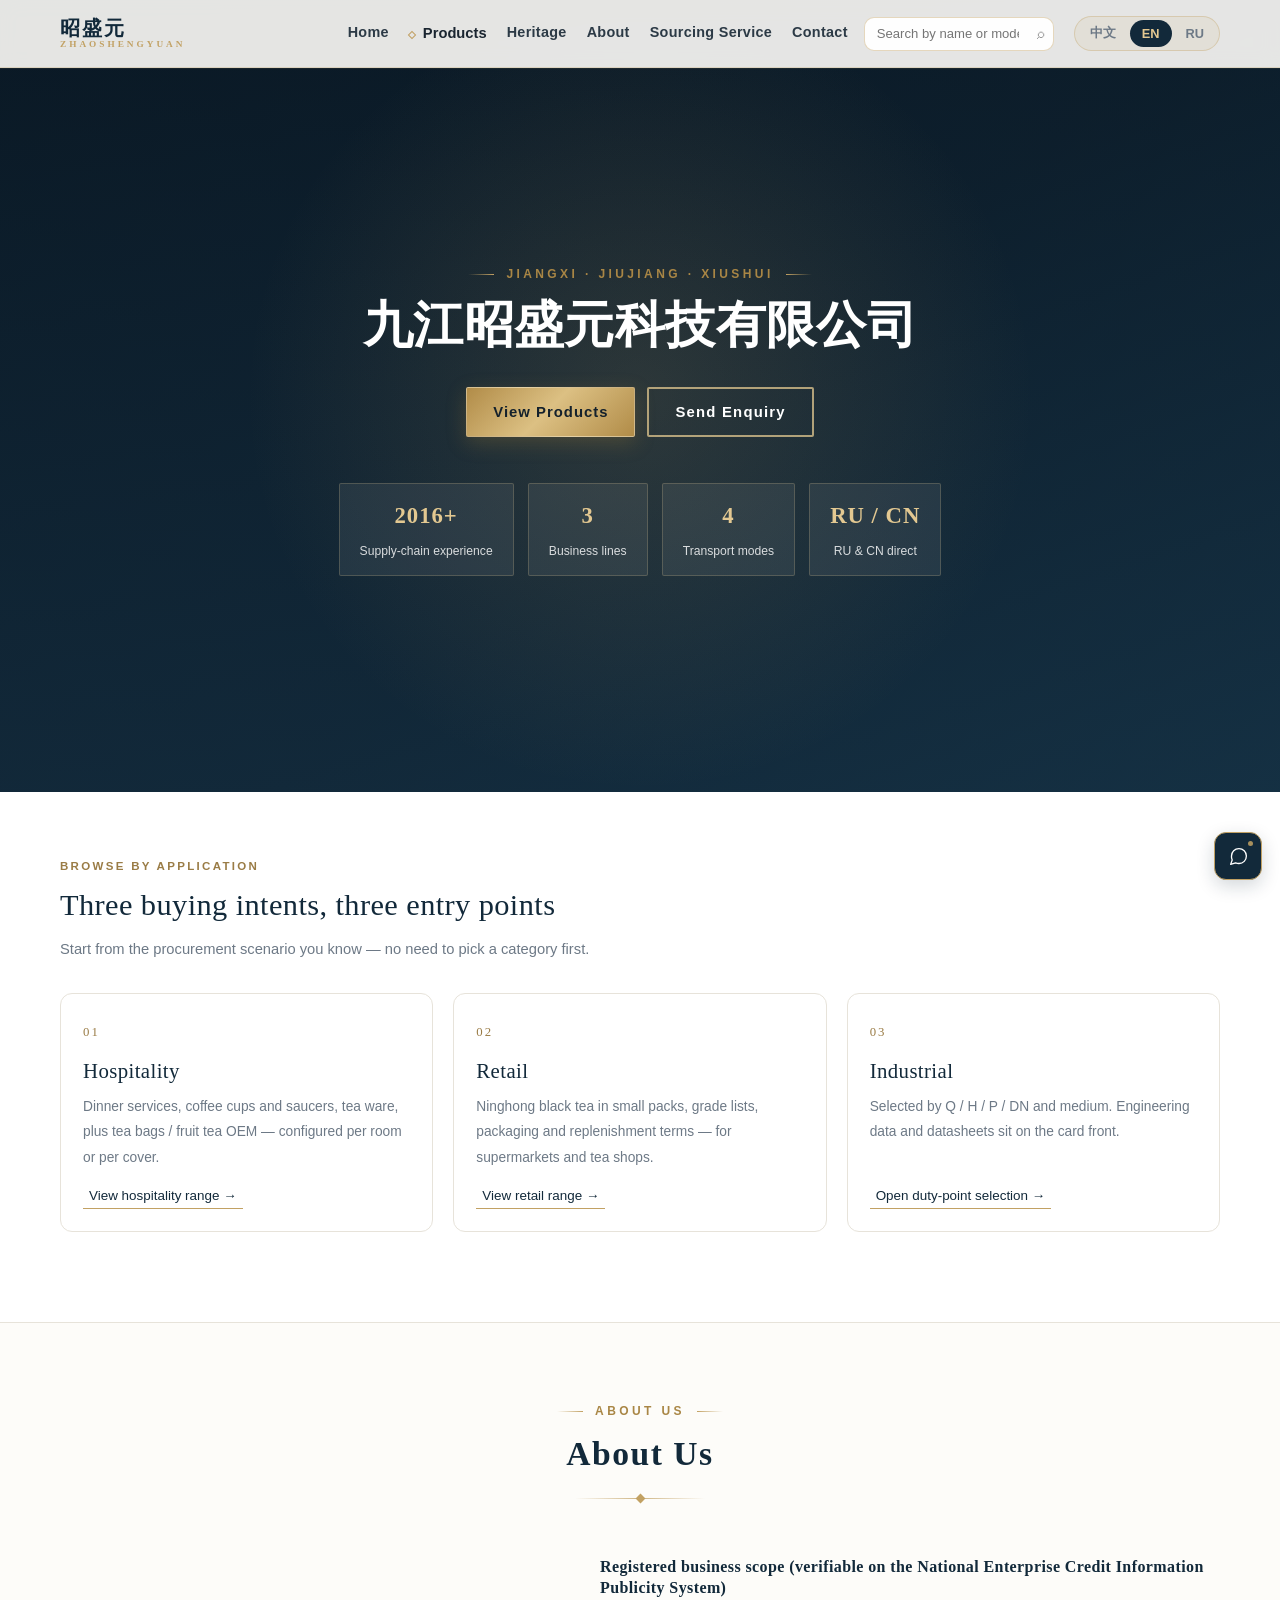
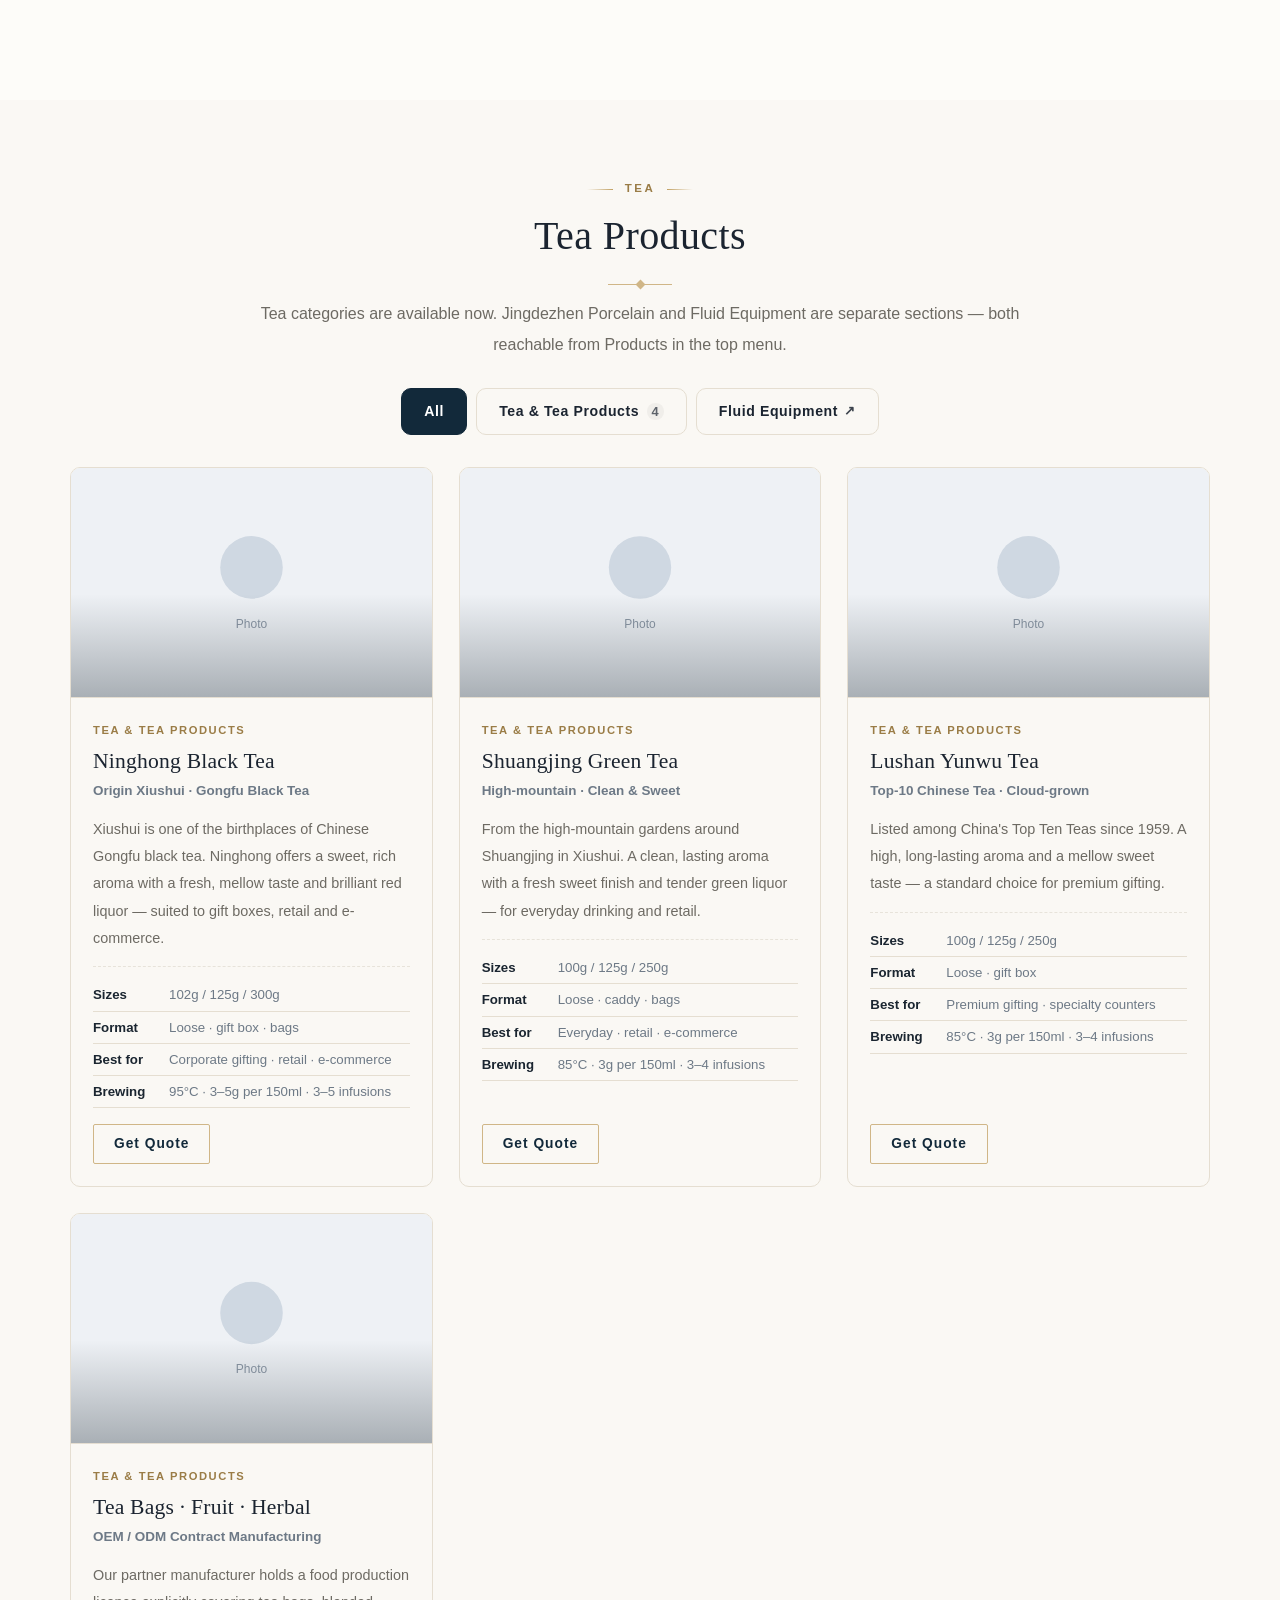
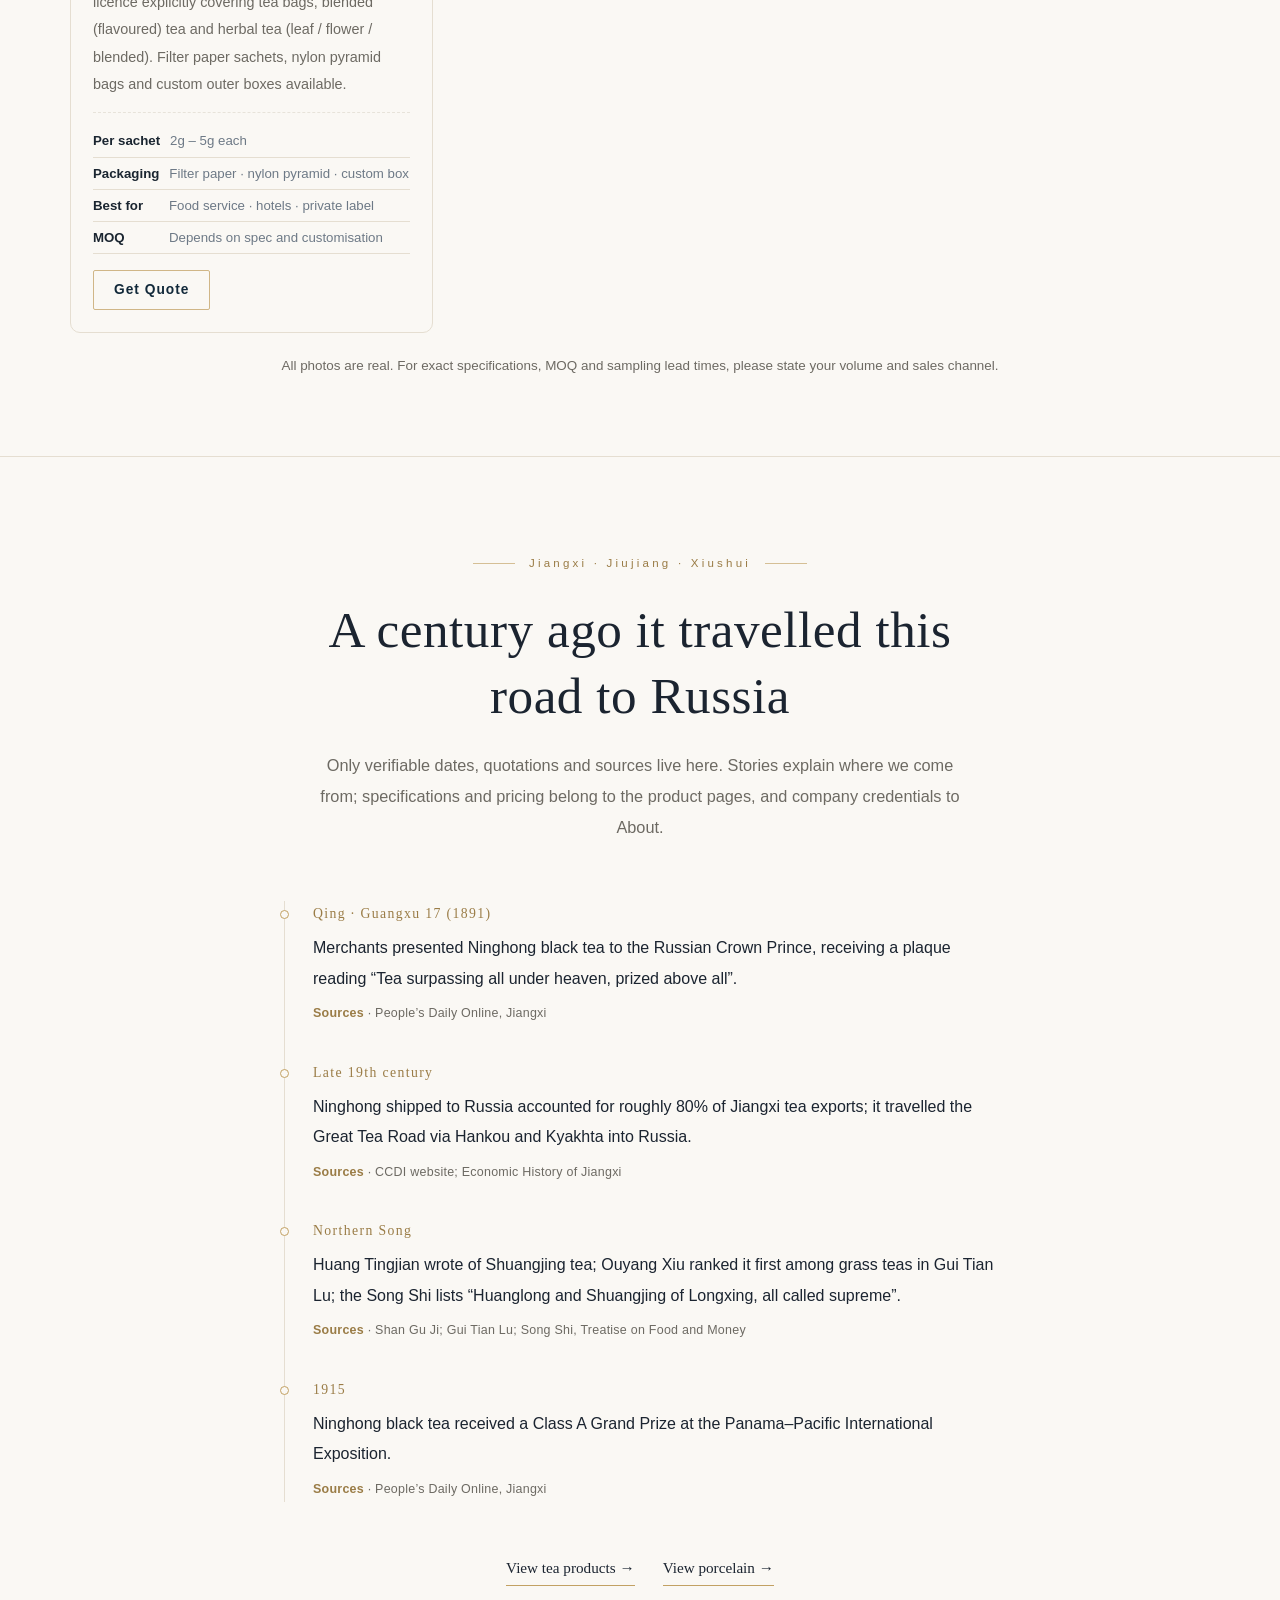
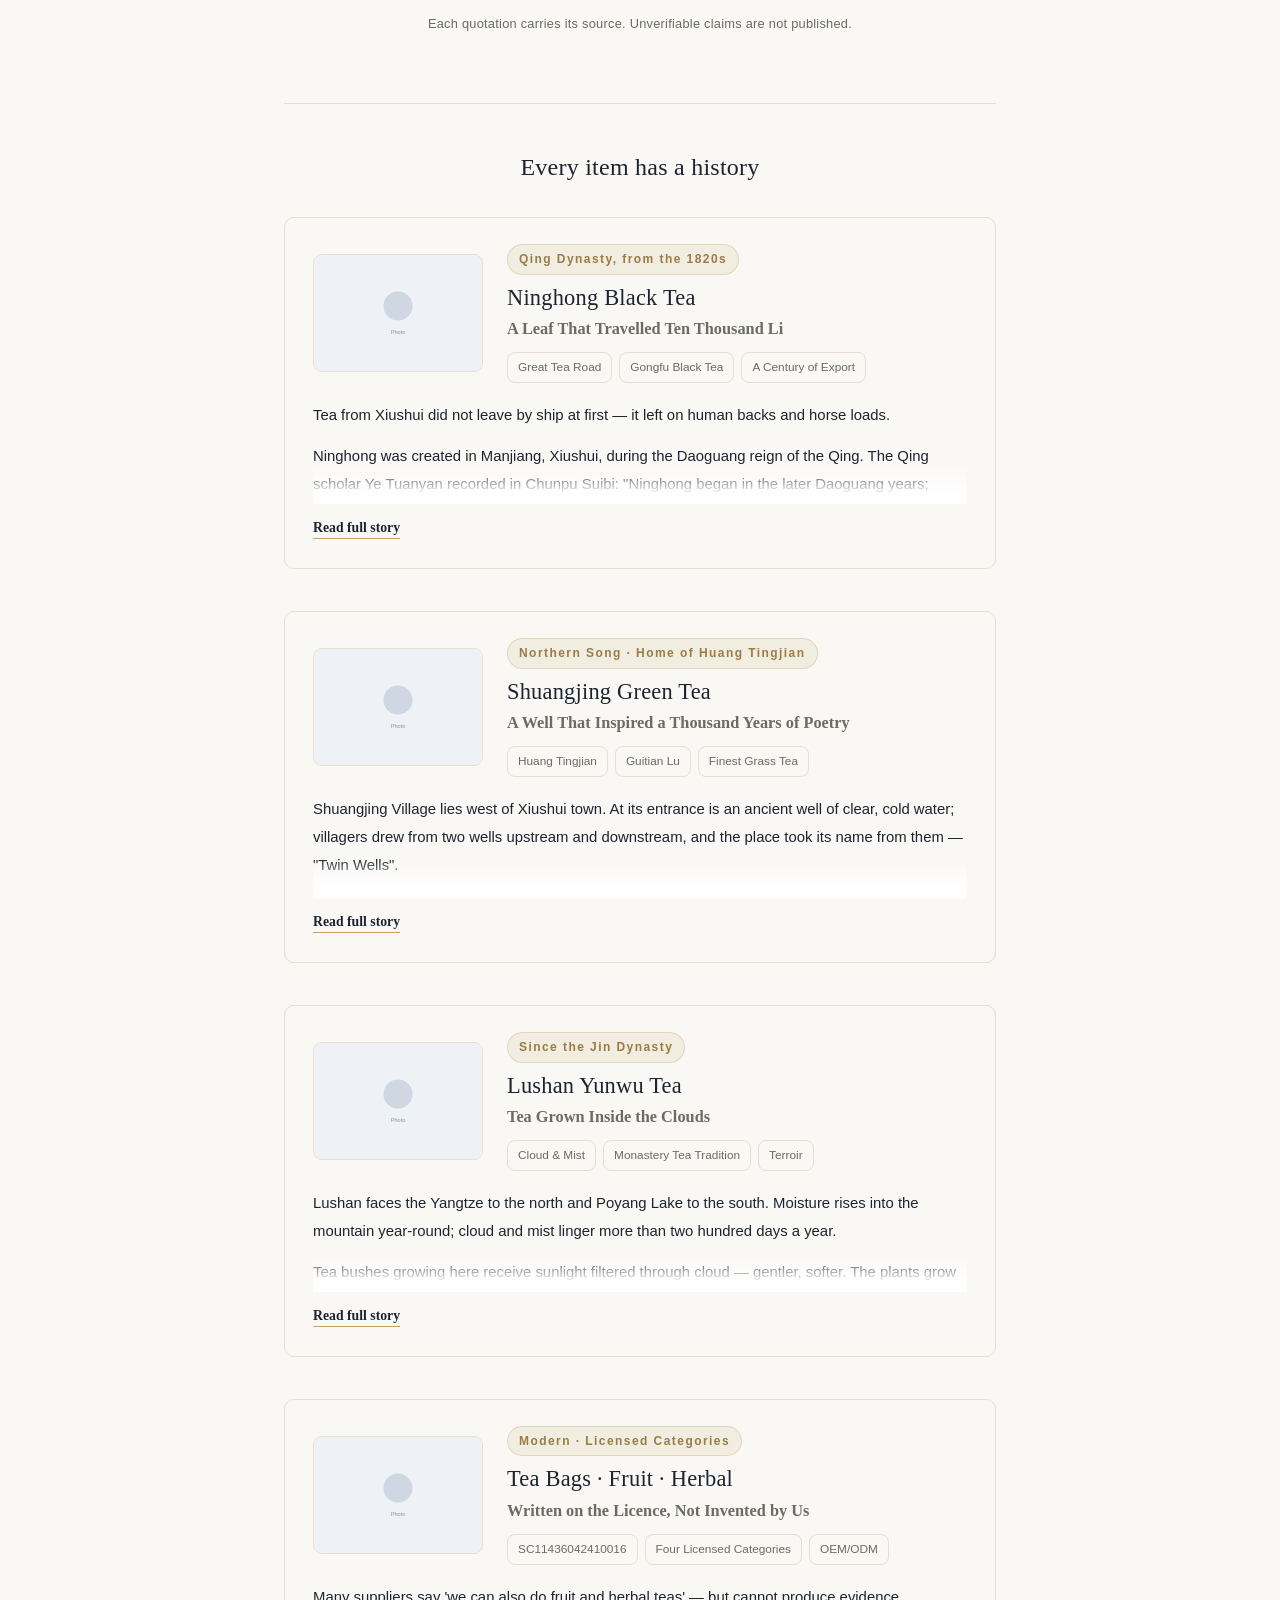
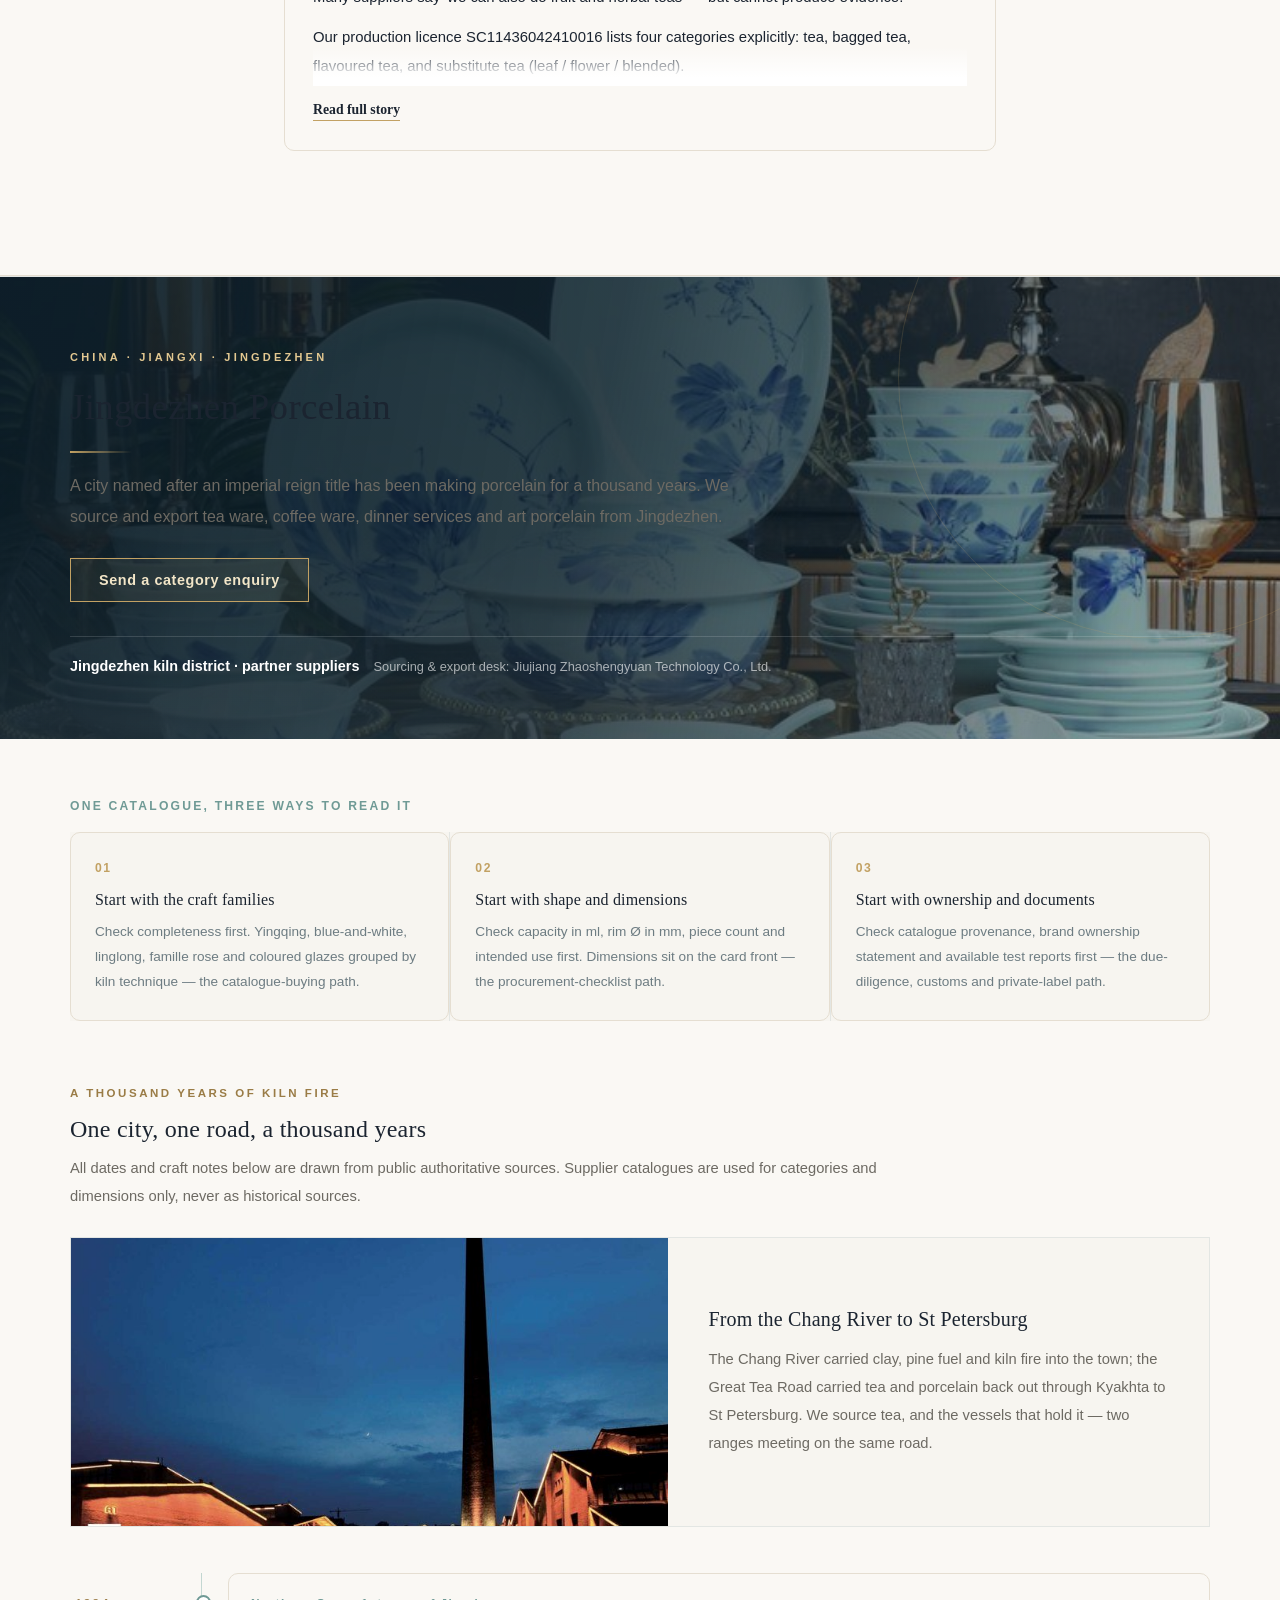
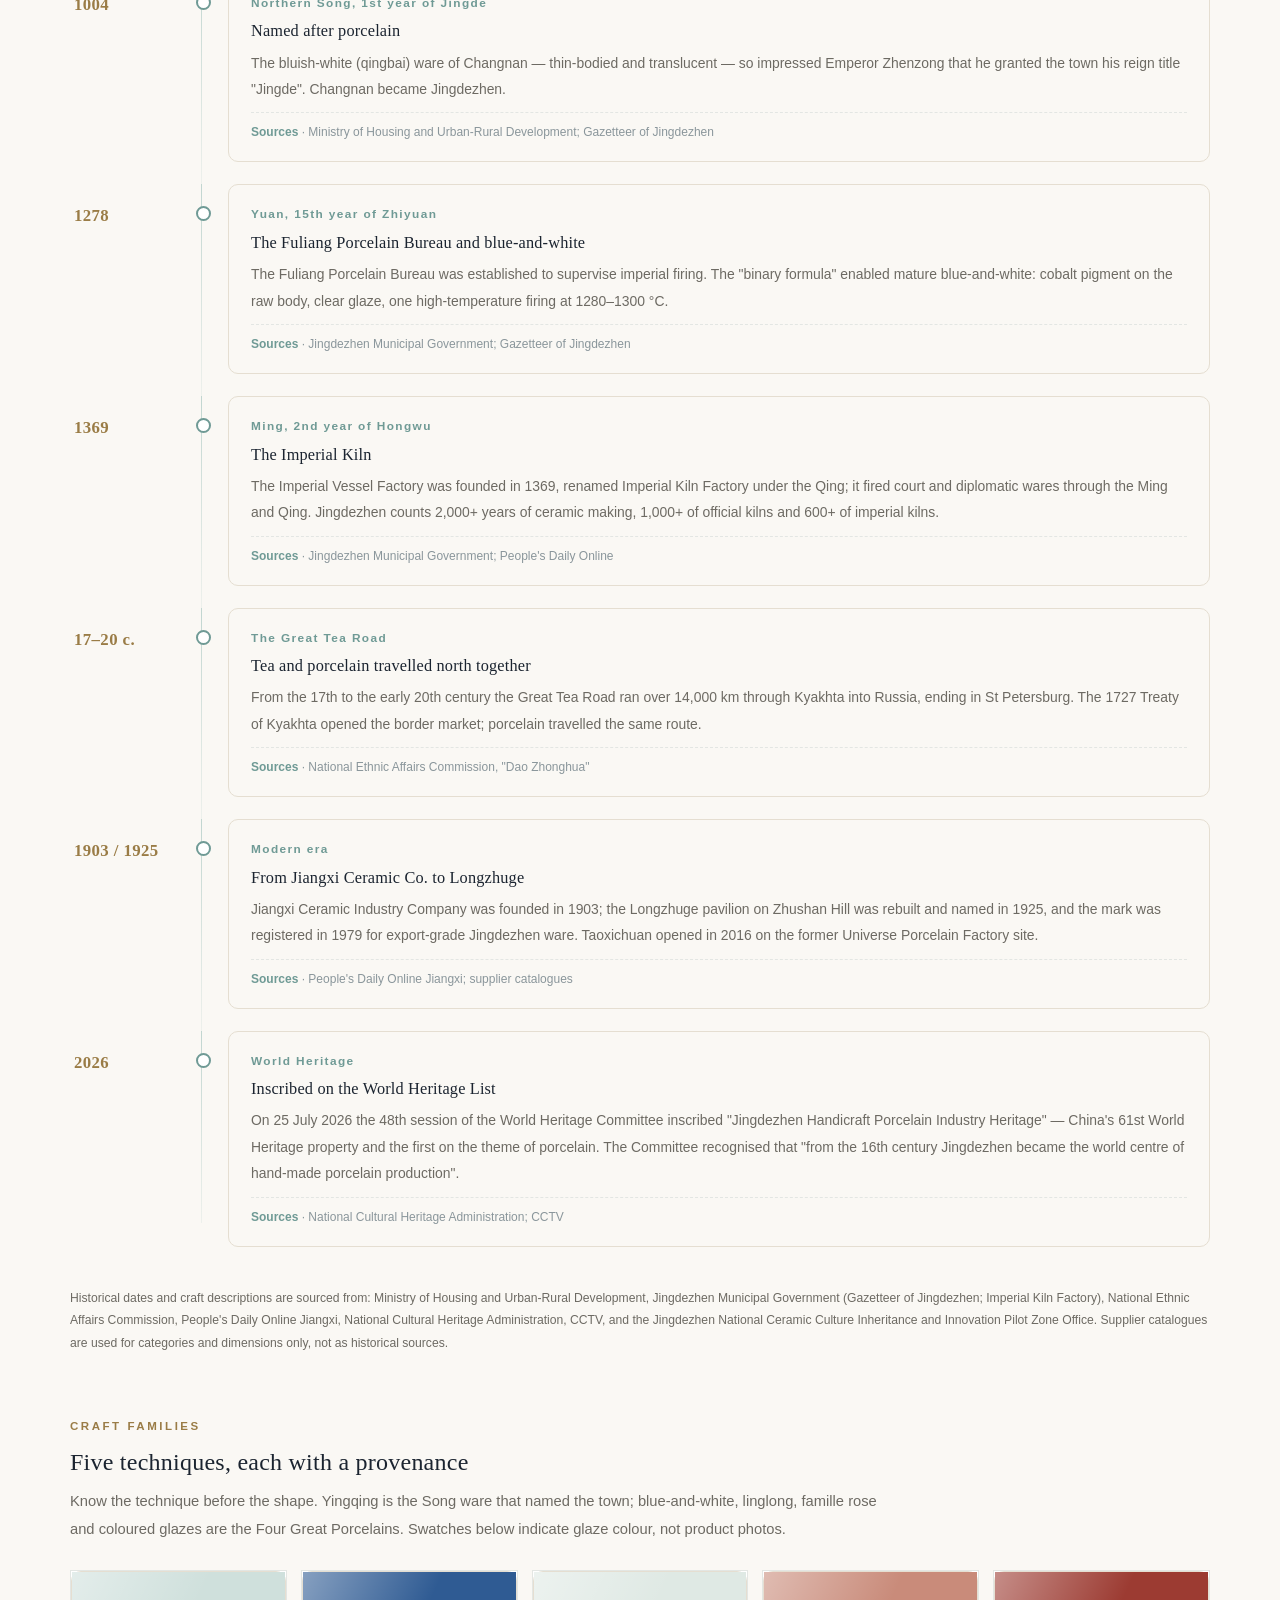
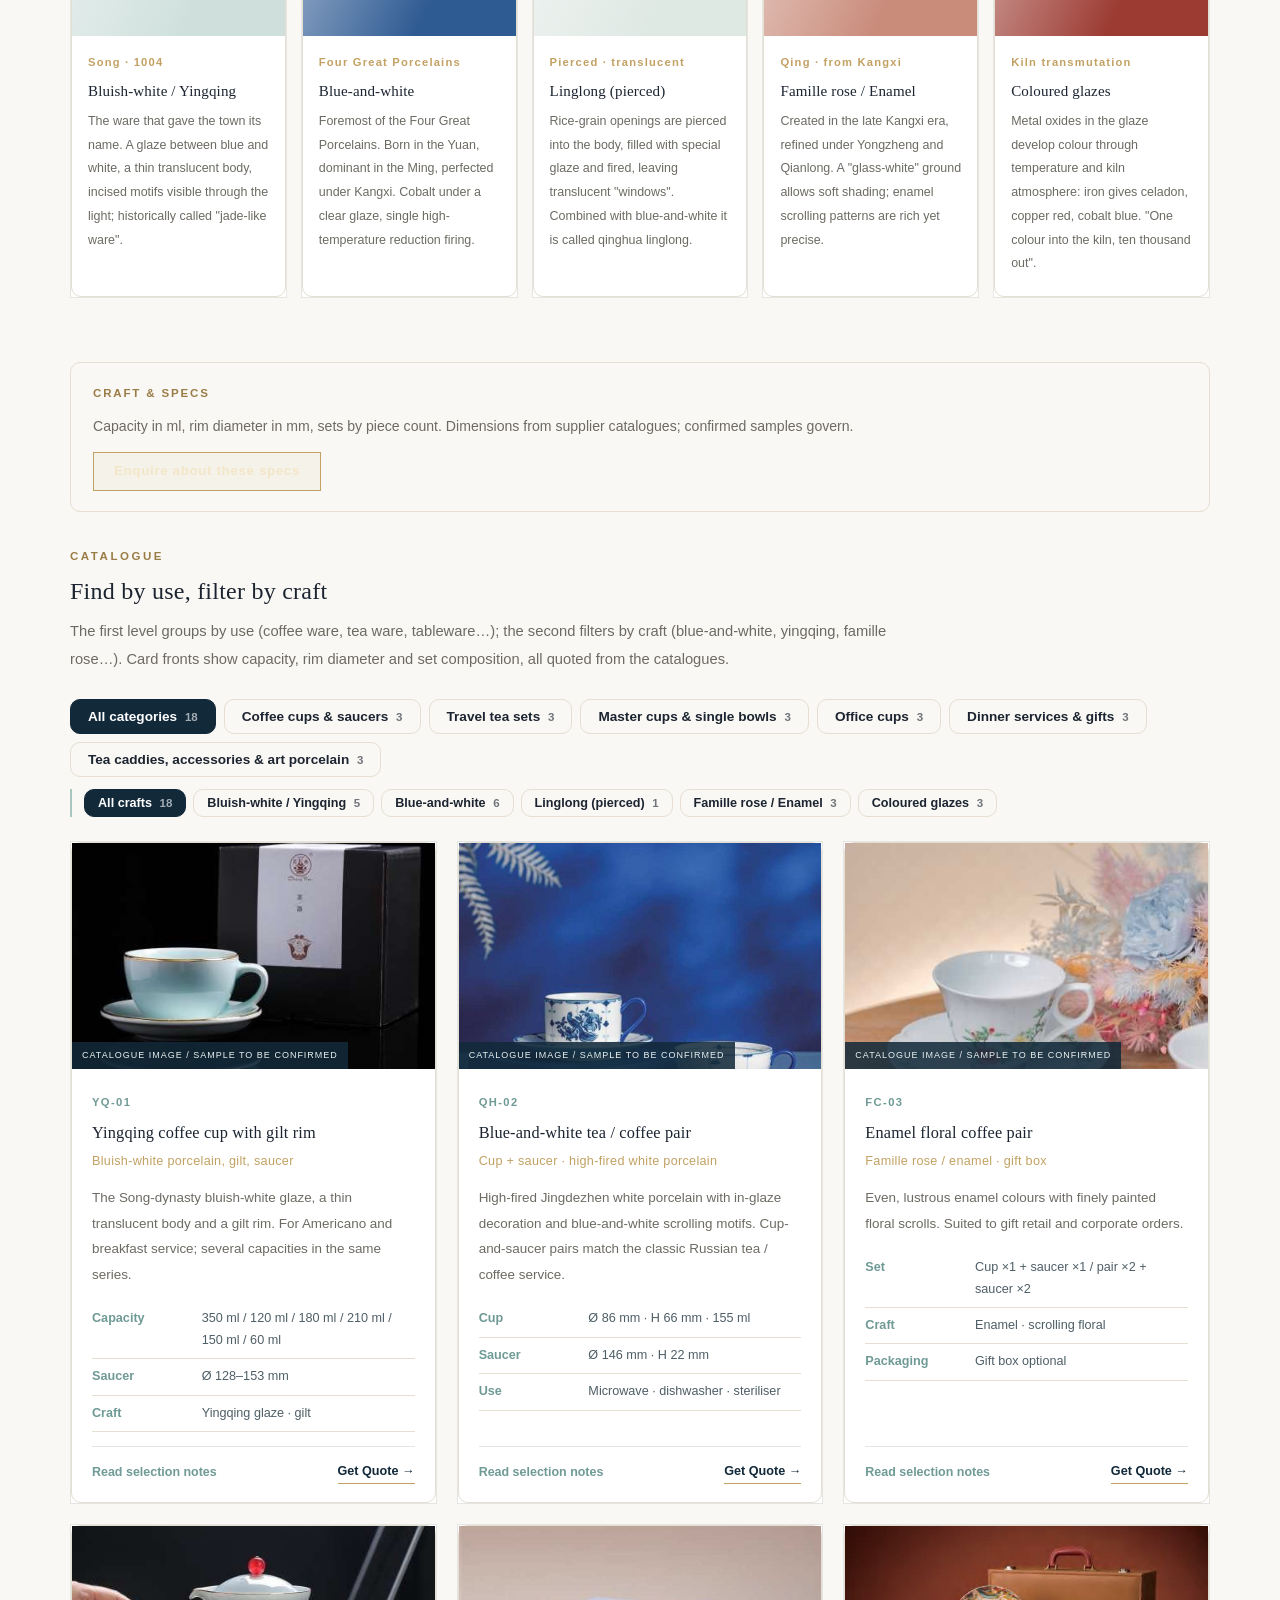
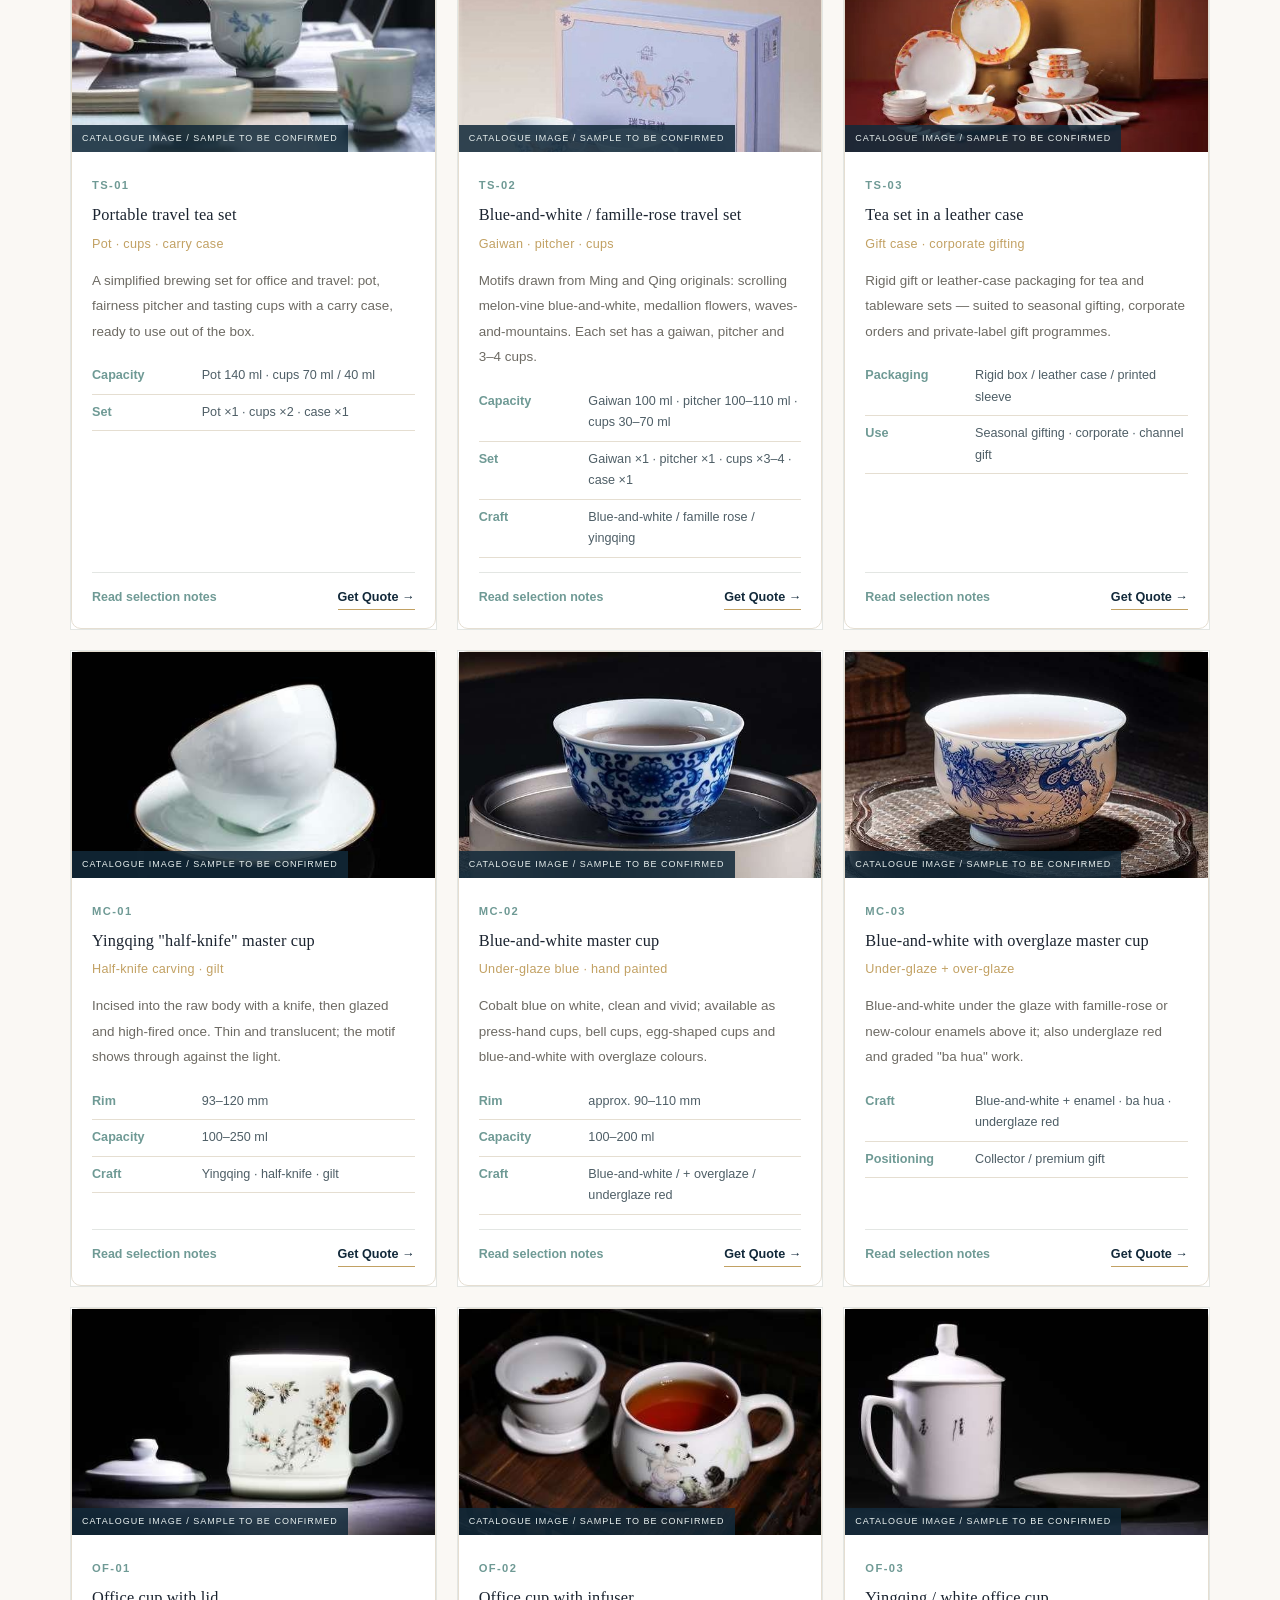
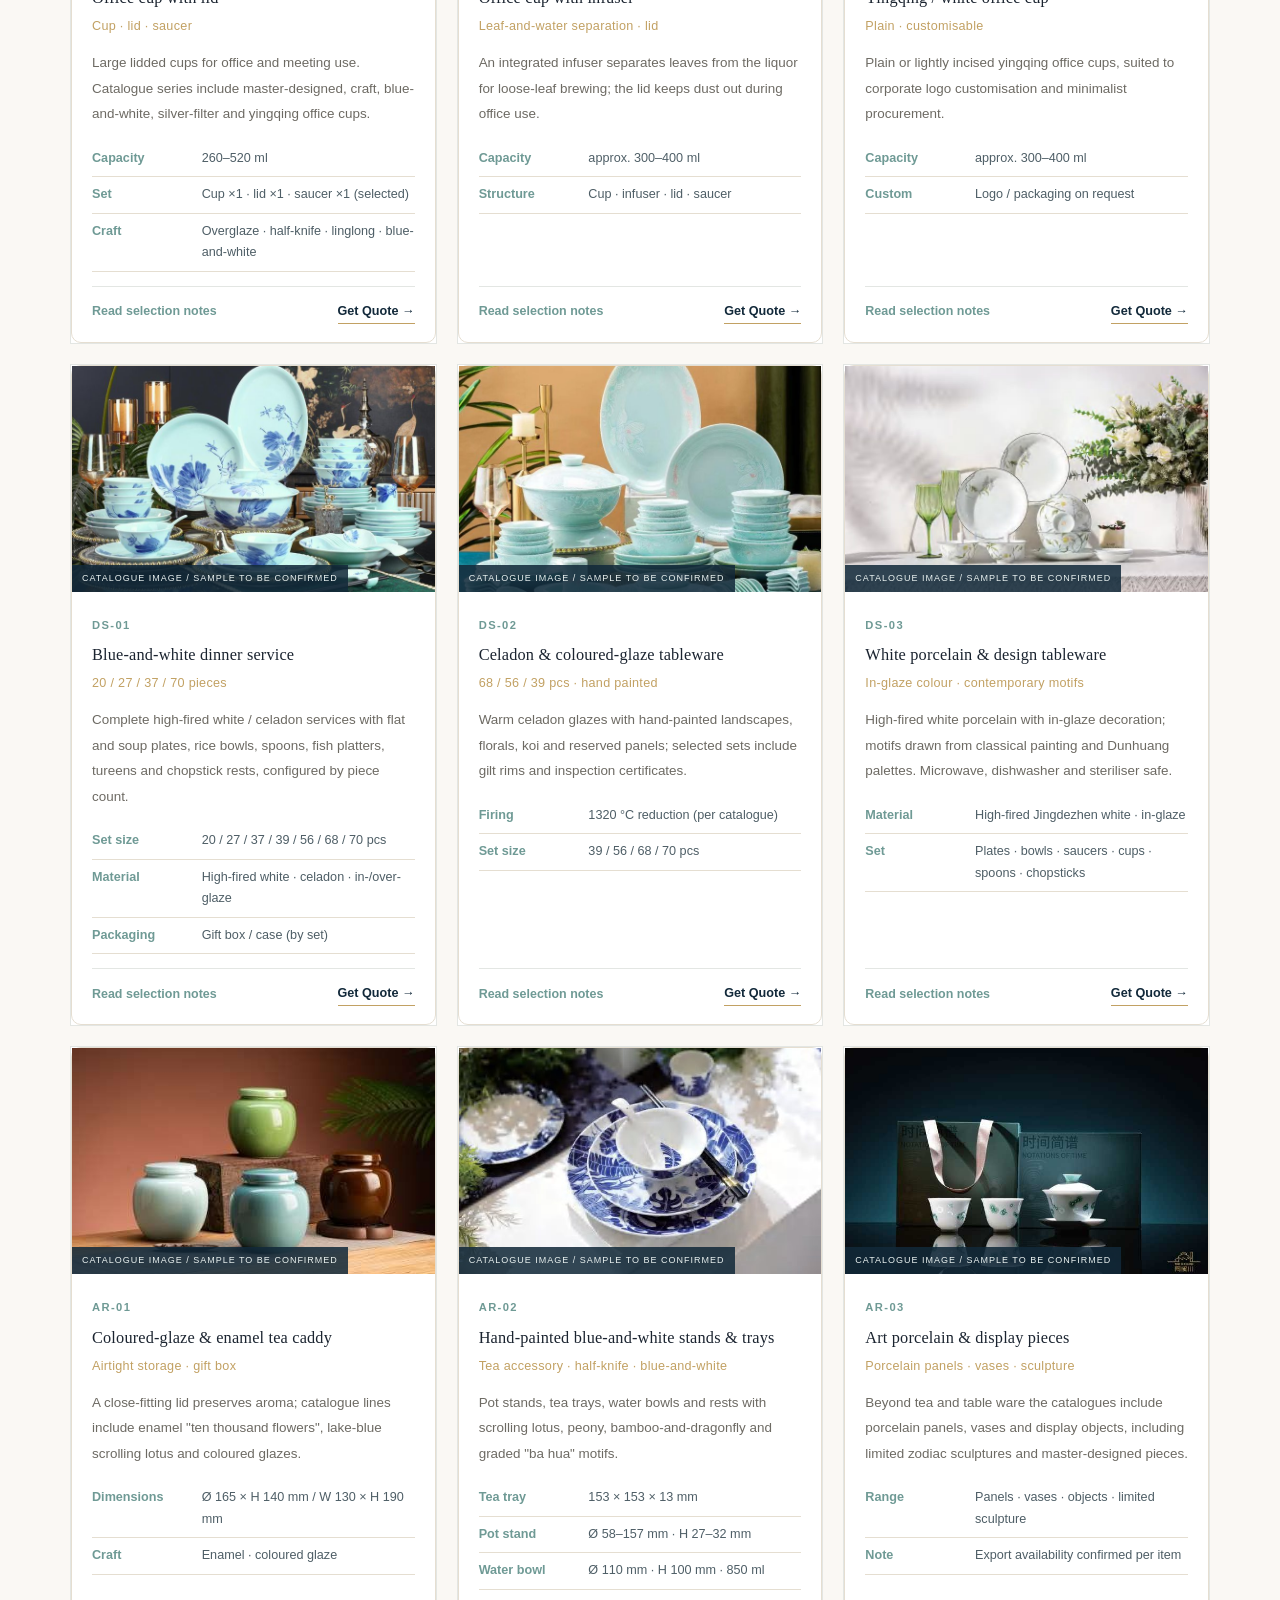
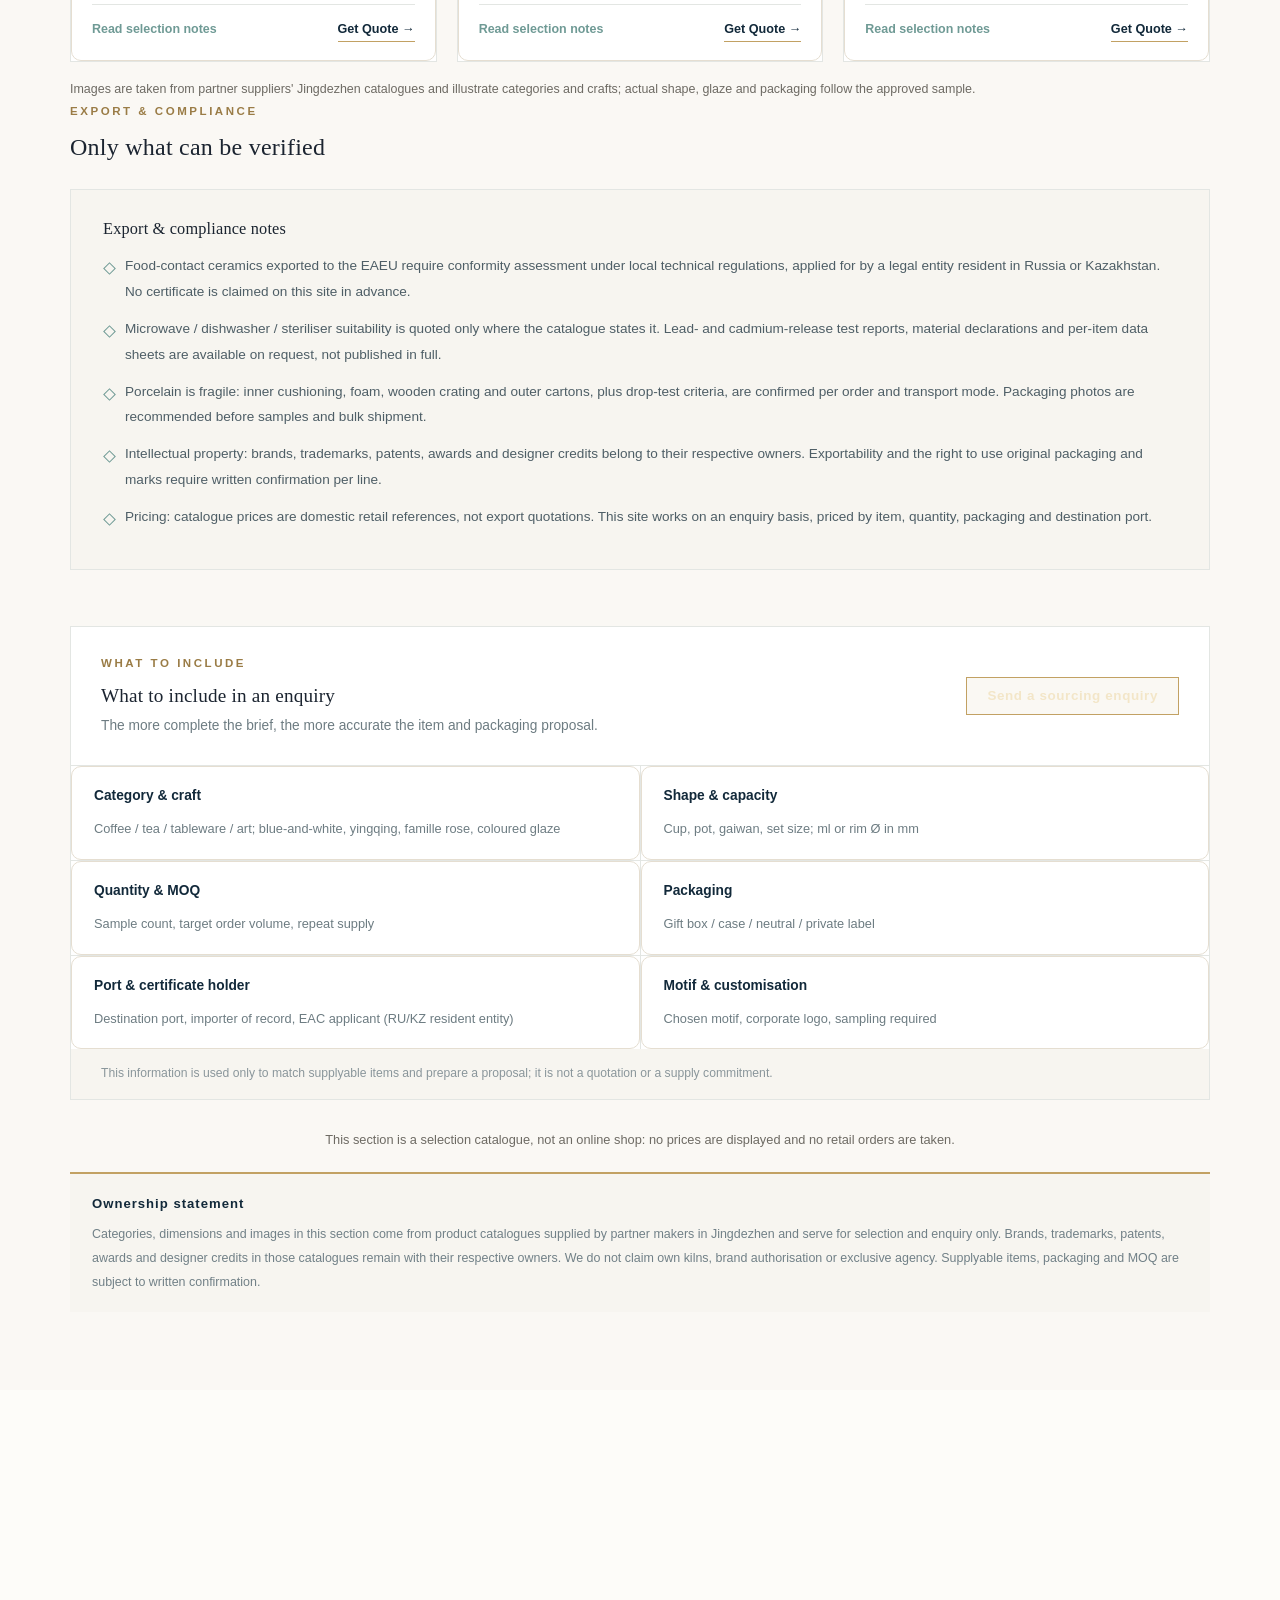
==== commit f721d505: "用最终版覆盖混合文件，恢复完整重构" ====
--- a/index.html
+++ b/index.html
@@ -83,20 +83,6 @@
                 <a href="#pHistory"                    data-i18n="drop.porcHistory"></a>
               </div>
             </div>
-            <div class="nd-col nd-porc">
-              <p class="nd-kicker" data-i18n="drop.porcLabel"></p>
-              <a class="nd-lead" href="#porcelain">
-                <b data-i18n="drop.porcTitle"></b>
-                <small data-i18n="drop.porcDesc"></small>
-              </a>
-              <div class="nd-subs">
-                <a href="#porcelain" data-pg="coffee"   data-i18n="drop.pCoffee"></a>
-                <a href="#porcelain" data-pg="teaset"   data-i18n="drop.pTeaset"></a>
-                <a href="#porcelain" data-pg="dinner"   data-i18n="drop.pDinner"></a>
-                <a href="#pCrafts"                      data-i18n="drop.pCrafts"></a>
-                <a href="#pHistory"                     data-i18n="drop.pHistory"></a>
-              </div>
-            </div>
             <div class="nd-col nd-mach">
               <p class="nd-kicker" data-i18n="drop.machLabel"></p>
               <a class="nd-lead" href="#industrial">
@@ -114,15 +100,10 @@
           <div class="nd-foot">
             <a href="#products" data-cat="all" data-sub="all" data-i18n="drop.all"></a>
             <span class="nd-foot-sep"></span>
-<<<<<<< HEAD
             <a href="#heritage"   data-i18n="drop.story"></a>
             <a href="#capability" data-i18n="drop.services"></a>
             <a href="#why"        data-i18n="drop.why"></a>
             <a href="#terms"      data-i18n="drop.terms"></a>
-=======
-            <a href="#stories"    data-i18n="drop.stories"></a>
-            <a href="#capability" data-i18n="drop.capability"></a>
->>>>>>> 36bf2d26417511e73b2d03d3e37dd0e070cfbe23
             <a href="#faq"        data-i18n="drop.faq"></a>
             <span class="nd-mark"><span>ZSY</span><small data-i18n="drop.markText"></small></span>
           </div>
@@ -325,78 +306,6 @@
       <p data-i18n="specs.porcNote"></p>
       <button type="button" class="p-btn sm" data-rfq="porcelain" data-i18n="specs.cta"></button>
     </div>
-
-    <!-- 产品目录：一级按用途，二级按工艺 -->
-    <div class="p-sechead" id="pCatalogue">
-      <p class="p-kicker" data-i18n="porc.catLabel"></p>
-      <h3 class="p-h3" data-i18n="porc.catTitle"></h3>
-      <p class="p-sub" data-i18n="porc.catLead"></p>
-    </div>
-    <div class="p-tabs" id="pGroupTabs"></div>
-    <div class="p-subtabs" id="pCraftTabs"></div>
-    <div class="p-grid" id="pGrid"></div>
-    <div class="p-empty" id="pEmpty" style="display:none"></div>
-    <p class="p-figure-note" id="pFigureNote"></p>
-
-    <!-- 出口与合规 -->
-    <div class="p-sechead" id="pCompliance">
-      <p class="p-kicker" data-i18n="porc.compLabel"></p>
-      <h3 class="p-h3" data-i18n="porc.compTitle"></h3>
-    </div>
-    <div class="p-compliance" id="pComplianceList"></div>
-
-    <div class="p-rfq" id="pRfq"></div>
-    <p class="p-note" id="pNote"></p>
-    <p class="p-owner" id="pOwnerNote"></p>
-  </div>
-</section>
-
-<!-- ================= 景德镇瓷器 · 独立业务线 =================
-     与茶叶、流体设备各自独立：独立数据 data/porcelain.json、独立配色、
-     独立历史时间轴、独立「用途 + 工艺」双维度目录。
-     面向中俄两类买家：中国人看窑口 / 工艺谱系 / 头数配置；
-     俄罗斯人看 сервиз（成套）、чайная пара（杯碟）、ml/mm、
-     微波炉洗碗机适用性与 EAC 归属。
-     ============================================================ -->
-<section id="porcelain" class="p-sec">
-  <div class="p-hero" id="pHero">
-    <div class="container">
-      <p class="p-eyebrow" id="pEyebrow"></p>
-      <h2 id="pTitle"></h2>
-      <p class="p-lead" id="pLead"></p>
-      <a class="p-btn" href="#contact" id="pCta"></a>
-      <div class="p-supplier">
-        <b id="pSupplierName"></b>
-        <span id="pSupplierRole"></span>
-      </div>
-    </div>
-  </div>
-
-  <div class="container p-body">
-
-    <!-- 同一份目录，三种读法 -->
-    <div class="p-lanes" id="pLanes"></div>
-
-    <!-- 景德镇历史 -->
-    <div class="p-sechead" id="pHistory">
-      <p class="p-kicker" data-i18n="porc.histLabel"></p>
-      <h3 class="p-h3" data-i18n="porc.histTitle"></h3>
-      <p class="p-sub" data-i18n="porc.histLead"></p>
-    </div>
-    <div class="p-cityband">
-      <div class="p-cityimg"><img src="assets/img/porcelain-city.jpg" alt="Jingdezhen" loading="lazy"></div>
-      <div class="p-citytxt" id="pCityText"></div>
-    </div>
-    <div class="p-timeline" id="pTimeline"></div>
-    <p class="p-source" id="pSourceNote"></p>
-
-    <!-- 工艺谱系 -->
-    <div class="p-sechead" id="pCrafts">
-      <p class="p-kicker" data-i18n="porc.craftLabel"></p>
-      <h3 class="p-h3" data-i18n="porc.craftTitle"></h3>
-      <p class="p-sub" data-i18n="porc.craftLead"></p>
-    </div>
-    <div class="p-crafts" id="pCraftGrid"></div>
 
     <!-- 产品目录：一级按用途，二级按工艺 -->
     <div class="p-sechead" id="pCatalogue">
--- a/assets/css/style.css
+++ b/assets/css/style.css
@@ -1026,7 +1026,6 @@
   .p-hero{background:#12293a!important}
   .p-card,.p-craft,.p-tl-card{break-inside:avoid}
 }
-<<<<<<< HEAD
 
 
 /* ==================================================================================
@@ -1522,5 +1521,3 @@
   .brand img{width:30px}
 }
 @media print{.gs-trigger,.gs-close,.gsearch.mobile-open{display:none!important}}
-=======
->>>>>>> 36bf2d26417511e73b2d03d3e37dd0e070cfbe23
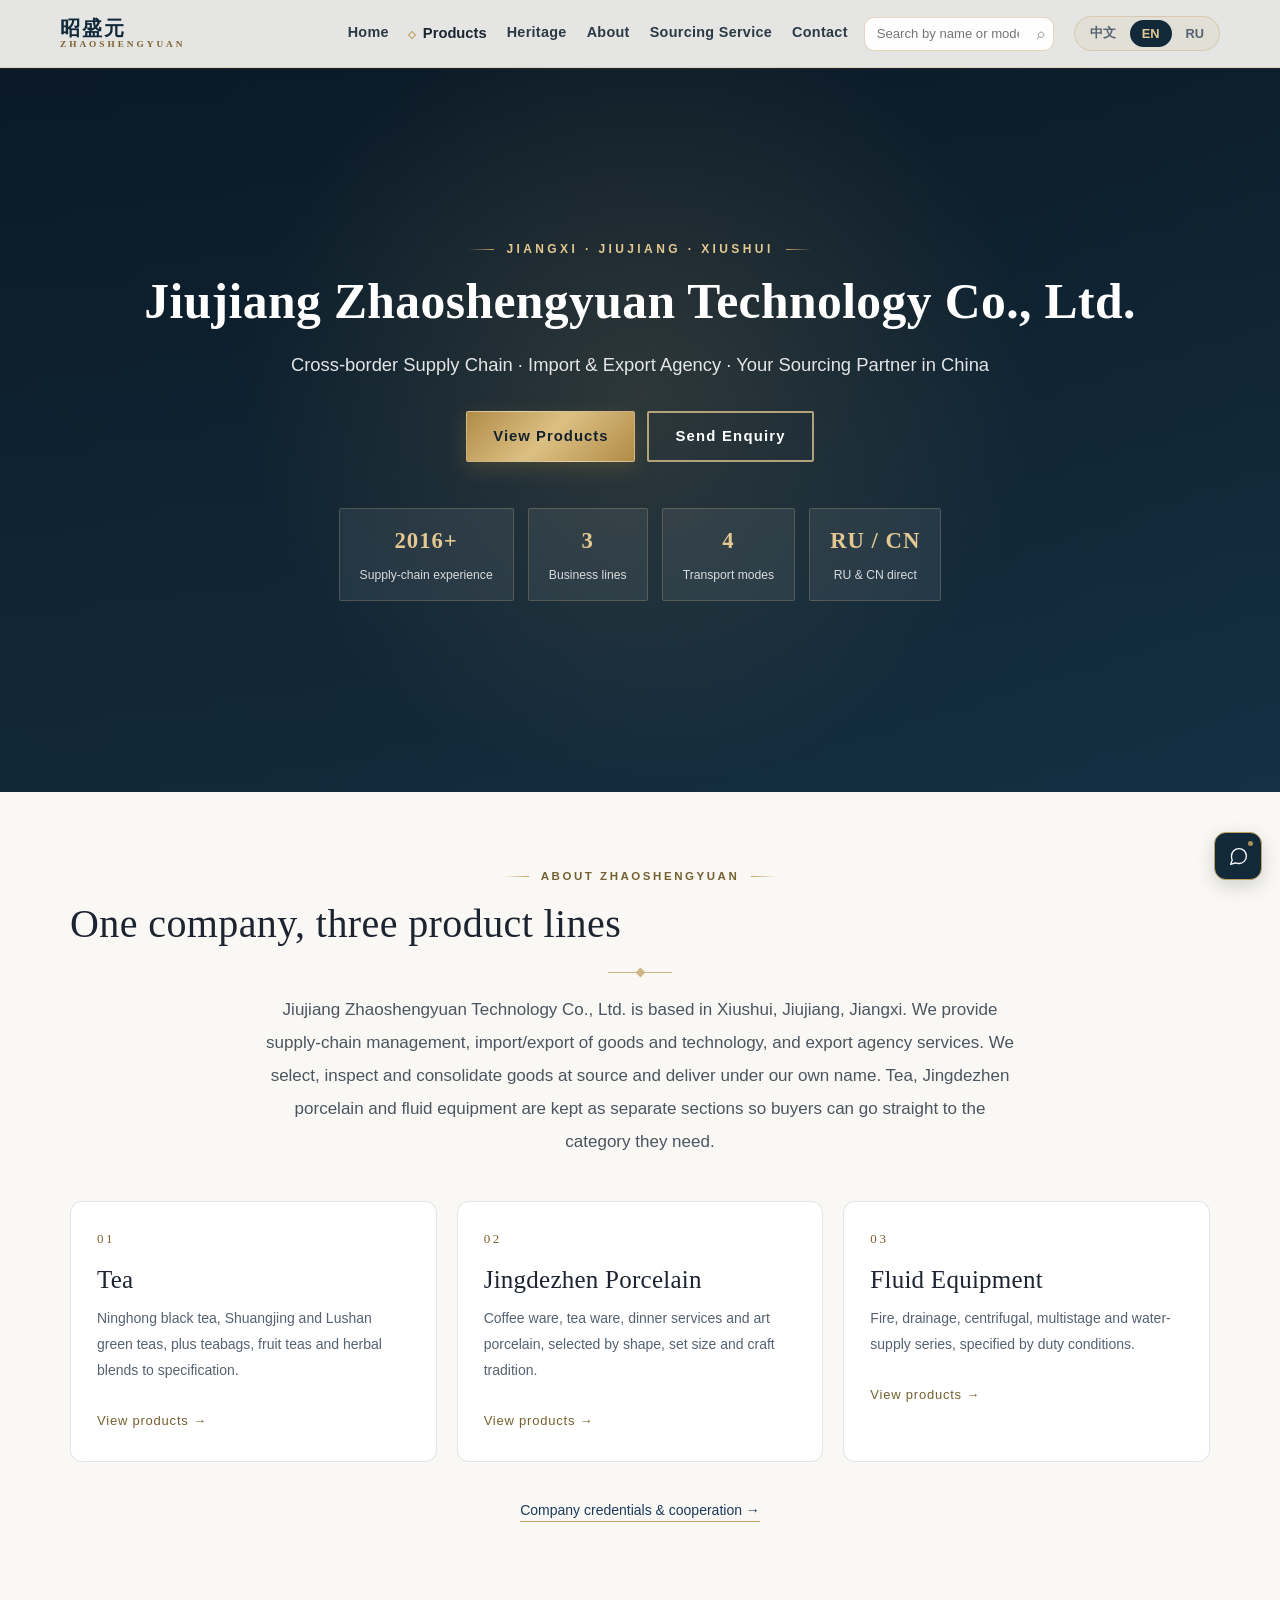
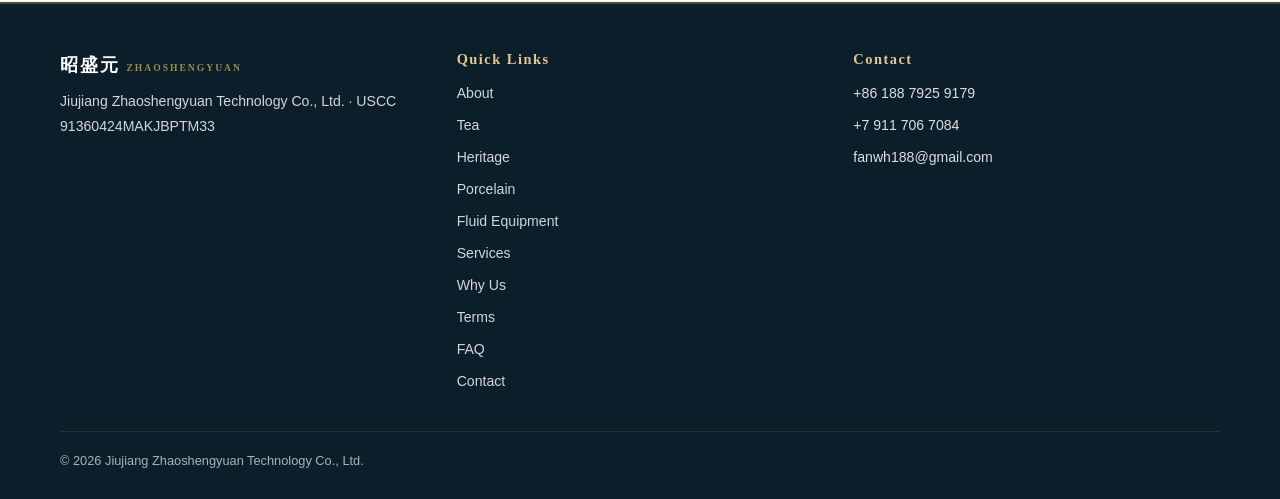
==== commit 25b117eb: "1" ====
--- a/index.html
+++ b/index.html
@@ -4,14 +4,14 @@
 <meta charset="UTF-8">
 <meta name="viewport" content="width=device-width, initial-scale=1">
 <title id="pageTitle">九江昭盛元科技有限公司 | 跨境供应链 · 茶叶出口</title>
-<meta name="description" content="九江昭盛元科技有限公司：供应链管理服务、货物与技术进出口、进出口代理。茶叶产地直采，可选袋泡茶、果茶、花草茶与 OEM/ODM 贴牌代工。">
+<meta name="description" content="九江昭盛元科技有限公司：跨境供应链与进出口代理。茶叶、景德镇瓷器、流体设备三条业务线，一个窗口对接。">
 <link rel="icon" href="assets/img/logo-zsy.png">
 <link rel="stylesheet" href="assets/css/style.css">
 
 <meta property="og:type" content="website">
 <meta property="og:site_name" content="九江昭盛元科技有限公司">
 <meta property="og:title" content="九江昭盛元科技有限公司 | 跨境供应链 · 茶叶出口">
-<meta property="og:description" content="进出口资质齐备，产地直采。茶叶、瓷器、机电泵阀，一个窗口对接。">
+<meta property="og:description" content="跨境供应链 · 进出口代理 · 产地直采的中国货源伙伴。茶叶、景德镇瓷器、流体设备三条业务线。">
 <meta property="og:image" content="assets/img/hero-bg.jpg">
 <meta name="twitter:card" content="summary_large_image">
 <meta name="theme-color" content="#1a3a5c">
@@ -33,59 +33,59 @@
 }
 </script>
 </head>
-<body>
+<body data-view="home" data-pane="tea">
 
 <!-- 顶部金色阅读进度条（纯装饰，不影响布局与交互） -->
 <div class="scroll-progress" id="scrollProgress" aria-hidden="true"></div>
 
 <header class="topbar" id="topbar">
   <div class="container">
-    <a class="brand" href="#home">
+    <a class="brand" href="#/home">
       <img src="assets/img/logo-zsy.png" alt="ZSY" onerror="this.style.display='none'">
       <span class="txt">昭盛元<small>ZHAOSHENGYUAN</small></span>
     </a>
     <nav class="navlinks" id="navlinks">
-      <a href="#home" data-i18n="nav.home"></a>
+      <a href="#/home" data-i18n="nav.home"></a>
 
       <!-- 产品中心：桌面鼠标悬停展开，移动端点右侧箭头展开。
            茶叶子项带 data-cat / data-sub，点击后直接切换一级与二级分类，不是死链接。 -->
       <div class="navitem" id="navProducts">
-        <a class="nav-root" href="#products" data-i18n="nav.center"
+        <a class="nav-root" href="#/products" data-i18n="nav.center"
            aria-haspopup="true" aria-expanded="false"></a>
         <button class="navdrop-toggle" type="button" aria-label="展开产品目录" aria-expanded="false">⌄</button>
         <div class="navdrop" role="menu">
           <div class="navdrop-in">
             <div class="nd-col nd-tea">
               <p class="nd-kicker" data-i18n="drop.teaLabel"></p>
-              <a class="nd-lead" href="#products" data-cat="tea" data-sub="all">
+              <a class="nd-lead" href="#/products/tea" data-cat="tea" data-sub="all">
                 <b data-i18n="drop.teaTitle"></b>
                 <small data-i18n="drop.teaDesc"></small>
               </a>
               <div class="nd-subs">
-                <a href="#products" data-cat="tea" data-sub="black"  data-i18n="drop.black"></a>
-                <a href="#products" data-cat="tea" data-sub="green"  data-i18n="drop.green"></a>
-                <a href="#products" data-cat="tea" data-sub="fruit"  data-i18n="drop.fruit"></a>
-                <a href="#products" data-cat="tea" data-sub="teabag" data-i18n="drop.teabag"></a>
-                <a href="#products" data-cat="tea" data-i18n="drop.teaSpecs"></a>
+                <a href="#/products/tea" data-cat="tea" data-sub="black"  data-i18n="drop.black"></a>
+                <a href="#/products/tea" data-cat="tea" data-sub="green"  data-i18n="drop.green"></a>
+                <a href="#/products/tea" data-cat="tea" data-sub="fruit"  data-i18n="drop.fruit"></a>
+                <a href="#/products/tea" data-cat="tea" data-sub="teabag" data-i18n="drop.teabag"></a>
+                <a href="#/products/tea" data-cat="tea" data-i18n="drop.teaSpecs"></a>
               </div>
             </div>
             <div class="nd-col nd-porc">
               <p class="nd-kicker" data-i18n="drop.porcLabel"></p>
-              <a class="nd-lead" href="#porcelain">
+              <a class="nd-lead" href="#/products/porcelain">
                 <b data-i18n="drop.porcTitle"></b>
                 <small data-i18n="drop.porcDesc"></small>
               </a>
               <div class="nd-subs">
-                <a href="#porcelain" data-pg="coffee" data-i18n="drop.porcCoffee"></a>
-                <a href="#porcelain" data-pg="teaset" data-i18n="drop.porcTea"></a>
-                <a href="#porcelain" data-pg="dinner" data-i18n="drop.porcDinner"></a>
+                <a href="#/products/porcelain" data-pg="coffee" data-i18n="drop.porcCoffee"></a>
+                <a href="#/products/porcelain" data-pg="teaset" data-i18n="drop.porcTea"></a>
+                <a href="#/products/porcelain" data-pg="dinner" data-i18n="drop.porcDinner"></a>
                 <a href="#pSpecs"                     data-i18n="drop.porcSpecs"></a>
                 <a href="#pHistory"                    data-i18n="drop.porcHistory"></a>
               </div>
             </div>
             <div class="nd-col nd-mach">
               <p class="nd-kicker" data-i18n="drop.machLabel"></p>
-              <a class="nd-lead" href="#industrial">
+              <a class="nd-lead" href="#/products/machinery">
                 <b data-i18n="drop.machTitle"></b>
                 <small data-i18n="drop.machDesc"></small>
               </a>
@@ -98,23 +98,23 @@
             </div>
           </div>
           <div class="nd-foot">
-            <a href="#products" data-cat="all" data-sub="all" data-i18n="drop.all"></a>
+            <a href="#/products/tea" data-cat="all" data-sub="all" data-i18n="drop.all"></a>
             <span class="nd-foot-sep"></span>
-            <a href="#heritage"   data-i18n="drop.story"></a>
-            <a href="#capability" data-i18n="drop.services"></a>
-            <a href="#why"        data-i18n="drop.why"></a>
-            <a href="#terms"      data-i18n="drop.terms"></a>
-            <a href="#faq"        data-i18n="drop.faq"></a>
+            <a href="#/heritage"   data-i18n="drop.story"></a>
+            <a href="#/capability" data-i18n="drop.services"></a>
+            <a href="#/about"      data-i18n="drop.why"></a>
+            <a href="#/capability" data-i18n="drop.terms"></a>
+            <a href="#/contact"    data-i18n="drop.faq"></a>
             <span class="nd-mark"><span>ZSY</span><small data-i18n="drop.markText"></small></span>
           </div>
         </div>
       </div>
 
       <!-- Heritage 独立一级：史料只在这里存一份，About 只放资信 -->
-      <a href="#heritage"   data-i18n="nav.heritage"></a>
-      <a href="#about"      data-i18n="nav.about"></a>
-      <a href="#capability" data-i18n="nav.sourcing"></a>
-      <a href="#contact"    data-i18n="nav.contact"></a>
+      <a href="#/heritage"   data-i18n="nav.heritage"></a>
+      <a href="#/about"      data-i18n="nav.about"></a>
+      <a href="#/capability" data-i18n="nav.sourcing"></a>
+      <a href="#/contact"    data-i18n="nav.contact"></a>
     </nav>
     <div class="right">
       <div class="gsearch" id="gsearch">
@@ -139,14 +139,14 @@
 </header>
 
 <!-- ================= 首屏 ================= -->
-<section id="home" class="hero">
+<section id="home" data-view="home" class="hero">
   <div class="hero-bg" id="heroBg"></div>
   <div class="container hero-inner">
     <p class="eyebrow" data-i18n="hero.eyebrow"></p>
     <h1 id="heroTitle"></h1>
     <p class="lead" id="heroSub"></p>
     <div class="hero-cta">
-      <a class="btn primary" href="#products" data-i18n="hero.cta1"></a>
+      <a class="btn primary" href="#/products" data-i18n="hero.cta1"></a>
       <button type="button" class="btn ghost" data-rfq="general" data-i18n="hero.cta2"></button>
     </div>
     <ul class="hero-facts">
@@ -158,8 +158,43 @@
   </div>
 </section>
 
+
+<!-- ================= 公司简介 · 首页只讲昭盛元 =================
+     V3.3：首页不再承载茶叶 / 瓷器 / 流体设备 / 史料 / FAQ / 条款。
+     这里只说明公司主体与三条业务方向，卡片是通往产品中心的入口。
+     ============================================================ -->
+<section id="homeIntro" class="home-intro zone-story" data-view="home">
+  <div class="container">
+    <p class="eyebrow" data-i18n="intro.label"></p>
+    <h2 class="title" data-i18n="intro.title"></h2>
+    <div class="divider"></div>
+    <p class="intro-lead" data-i18n="intro.lead"></p>
+    <div class="intro-grid">
+      <a class="intro-card" href="#/products/tea">
+        <span class="ic-n">01</span>
+        <h3 data-i18n="intro.laneTea"></h3>
+        <p data-i18n="intro.laneTeaD"></p>
+        <span class="ic-go" data-i18n="intro.go"></span>
+      </a>
+      <a class="intro-card" href="#/products/porcelain">
+        <span class="ic-n">02</span>
+        <h3 data-i18n="intro.lanePorc"></h3>
+        <p data-i18n="intro.lanePorcD"></p>
+        <span class="ic-go" data-i18n="intro.go"></span>
+      </a>
+      <a class="intro-card" href="#/products/machinery">
+        <span class="ic-n">03</span>
+        <h3 data-i18n="intro.laneMach"></h3>
+        <p data-i18n="intro.laneMachD"></p>
+        <span class="ic-go" data-i18n="intro.go"></span>
+      </a>
+    </div>
+    <p class="intro-foot"><a href="#/about" data-i18n="intro.more"></a></p>
+  </div>
+</section>
+
 <!-- ================= 按采购场景进入（首页三张快捷卡，不升一级） ================= -->
-<section id="applications">
+<section id="applications" data-view="products">
   <div class="container">
     <p class="app-tag" data-i18n="app.tag"></p>
     <h2 class="app-title" data-i18n="app.title"></h2>
@@ -169,7 +204,7 @@
 </section>
 
 <!-- ================= 关于 ================= -->
-<section id="about">
+<section id="about" data-view="about">
   <div class="container wrap-center">
     <p class="eyebrow" data-i18n="about.label"></p>
     <h2 class="title" id="aboutTitle"></h2>
@@ -186,8 +221,23 @@
   </div>
 </section>
 
+
+<!-- ================= 产品中心 · 品类切换 =================
+     与首页的「业务线入口」呼应：进入产品中心后，三个品类只显示当前一个。
+     ============================================================ -->
+<div class="panebar" id="paneBar" data-view="products">
+  <div class="container">
+    <p class="pane-kicker" data-i18n="pane.label"></p>
+    <div class="pane-tabs" role="tablist" aria-label="Product categories">
+      <a href="#/products/tea"       data-pane="tea"       data-i18n="pane.tea"></a>
+      <a href="#/products/porcelain" data-pane="porcelain" data-i18n="pane.porc"></a>
+      <a href="#/products/machinery" data-pane="machinery" data-i18n="pane.mach"></a>
+    </div>
+  </div>
+</div>
+
 <!-- ================= 产品中心（后台增删改查） ================= -->
-<section id="products" class="alt zone-story">
+<section id="products" data-view="products" data-pane="tea" class="alt zone-story">
   <div class="container wrap-center">
     <p class="eyebrow" data-i18n="prod.label"></p>
     <h2 class="title" data-i18n="prod.title"></h2>
@@ -209,44 +259,25 @@
      史料只在这里存一份：Products 三列底部单向回流到此处。
      About 只保留公司主体 / 经营范围 / 生产企业与许可证归属等资信内容。
      ============================================================ -->
-<section id="heritage" class="zone-story">
+<section id="heritage" data-view="heritage" class="zone-story">
   <span id="stories" aria-hidden="true"></span>
   <div class="hg-wrap">
-    <p class="hg-eyebrow" data-i18n="heritage.eyebrow"></p>
-    <h2 class="hg-title" data-i18n="heritage.title"></h2>
+    <p class="hg-eyebrow" id="hgEyebrow" data-i18n="heritage.eyebrow"></p>
+    <h2 class="hg-title" id="hgTitle" data-i18n="heritage.title"></h2>
     <p class="hg-lead" data-i18n="heritage.lead"></p>
 
-    <div class="hg-timeline" id="hgTimeline">
-      <div class="hg-item">
-        <p class="hg-era" data-i18n="heritage.item1Era"></p>
-        <p class="hg-text" data-i18n="heritage.item1Text"></p>
-        <p class="hg-src"><b data-i18n="heritage.srcLabel"></b> · <span data-i18n="heritage.item1Src"></span></p>
-      </div>
-      <div class="hg-item">
-        <p class="hg-era" data-i18n="heritage.item2Era"></p>
-        <p class="hg-text" data-i18n="heritage.item2Text"></p>
-        <p class="hg-src"><b data-i18n="heritage.srcLabel"></b> · <span data-i18n="heritage.item2Src"></span></p>
-      </div>
-      <div class="hg-item">
-        <p class="hg-era" data-i18n="heritage.item3Era"></p>
-        <p class="hg-text" data-i18n="heritage.item3Text"></p>
-        <p class="hg-src"><b data-i18n="heritage.srcLabel"></b> · <span data-i18n="heritage.item3Src"></span></p>
-      </div>
-      <div class="hg-item">
-        <p class="hg-era" data-i18n="heritage.item4Era"></p>
-        <p class="hg-text" data-i18n="heritage.item4Text"></p>
-        <p class="hg-src"><b data-i18n="heritage.srcLabel"></b> · <span data-i18n="heritage.item4Src"></span></p>
-      </div>
-    </div>
-
-    <div class="hg-links">
-      <a href="#products"  data-i18n="heritage.viewTea"></a>
-      <a href="#porcelain" data-i18n="heritage.viewPorc"></a>
-    </div>
+    <!-- 与产品中心同一套读法：先选品类，再看这一类的来历与出处 -->
+    <div class="hg-tabs" id="hgTabs" role="tablist" aria-label="Heritage sections"></div>
+    <p class="hg-section-lead" id="hgSectionLead"></p>
+
+    <div class="hg-timeline" id="hgTimeline"></div>
+
+    <div class="hg-links" id="hgLinks"></div>
     <p class="hg-note" data-i18n="heritage.note"></p>
 
     <div class="hg-stories">
-      <h3 class="hg-stories-h" data-i18n="story.title"></h3>
+      <h3 class="hg-stories-h" id="hgStoriesTitle"></h3>
+      <p class="hg-story-lead" id="hgStoryLead"></p>
       <div class="storylist" id="storyList"></div>
       <div class="empty-note" id="storyEmpty" style="display:none"></div>
     </div>
@@ -260,7 +291,7 @@
      俄罗斯人看 сервиз（成套）、чайная пара（杯碟）、ml/mm、
      微波炉洗碗机适用性与 EAC 归属。
      ============================================================ -->
-<section id="porcelain" class="p-sec zone-story">
+<section id="porcelain" data-view="products" data-pane="porcelain" class="p-sec zone-story">
   <div class="p-hero" id="pHero">
     <div class="container">
       <p class="p-eyebrow" id="pEyebrow"></p>
@@ -339,7 +370,7 @@
        型号谱系折叠区   → 中国采购（看全不全）
        资质与归属声明   → 所有市场共同关心的可核验性
      ============================================================ -->
-<section id="industrial" class="m-sec zone-industrial">
+<section id="industrial" data-view="products" data-pane="machinery" class="m-sec zone-industrial">
   <div class="m-hero">
     <div class="container">
       <p class="m-eyebrow" id="mEyebrow"></p>
@@ -406,7 +437,7 @@
 </section>
 
 <!-- ================= 能力 ================= -->
-<section id="capability">
+<section id="capability" data-view="capability">
   <div class="container wrap-center">
     <p class="eyebrow" data-i18n="cap.label"></p>
     <h2 class="title" id="capTitle"></h2>
@@ -420,7 +451,7 @@
 </section>
 
 <!-- ================= 为什么选择我们 ================= -->
-<section id="why" class="alt">
+<section id="why" data-view="about" class="alt">
   <div class="container wrap-center">
     <h2 class="title" id="whyTitle"></h2>
     <div class="divider"></div>
@@ -429,7 +460,7 @@
 </section>
 
 <!-- ================= 合作条款 ================= -->
-<section id="terms">
+<section id="terms" data-view="capability">
   <div class="container wrap-center">
     <h2 class="title" id="termTitle"></h2>
     <div class="divider"></div>
@@ -439,7 +470,7 @@
 </section>
 
 <!-- ================= FAQ ================= -->
-<section id="faq" class="alt">
+<section id="faq" data-view="contact" class="alt">
   <div class="container wrap-center">
     <p class="eyebrow" data-i18n="faq.label"></p>
     <h2 class="title" data-i18n="faq.title"></h2>
@@ -449,7 +480,7 @@
 </section>
 
 <!-- ================= 联系 ================= -->
-<section id="contact">
+<section id="contact" data-view="contact">
   <div class="container wrap-center">
     <p class="eyebrow" data-i18n="contact.label"></p>
     <h2 class="title" data-i18n="contact.title"></h2>
--- a/assets/css/style.css
+++ b/assets/css/style.css
@@ -99,7 +99,7 @@
 .subfilter{display:none;gap:8px;justify-content:center;flex-wrap:wrap;
   margin:-18px 0 26px;padding-top:16px;border-top:1px dashed var(--line)}
 .subbtn{background:transparent;border:1px solid #dfe6ee;border-radius:999px;
-  padding:5px 15px;font-size:.82rem;font-weight:500;color:#6b7a8a;cursor:pointer;transition:.18s}
+  padding:5px 15px;font-size:.82rem;font-weight:500;color:#566270;cursor:pointer;transition:.18s}
 .subbtn:hover{border-color:var(--brand);color:var(--brand);background:#f7f9fb}
 .subbtn.on{background:#eef4f9;border-color:var(--brand);color:var(--brand);font-weight:700}
 .catbtn .cnt,.subbtn .cnt{display:inline-block;min-width:17px;margin-left:3px;
@@ -198,10 +198,10 @@
 .wxcopy.copied{color:var(--ok);font-weight:700}
 .quickrow{display:flex;gap:10px;flex-wrap:wrap;margin-top:20px;padding-top:18px;border-top:1px dashed var(--line)}
 .qbtn{padding:9px 18px;border-radius:999px;font-size:.86rem;font-weight:700;transition:.22s}
-.qbtn.tg{background:#229ED9;color:#fff}
-.qbtn.tg:hover{background:#1c8bc0;transform:translateY(-2px)}
-.qbtn.wa{background:#25D366;color:#fff}
-.qbtn.wa:hover{background:#1ebc59;transform:translateY(-2px)}
+.qbtn.tg{background:#1A78B0;color:#fff}
+.qbtn.tg:hover{background:#166A9C;transform:translateY(-2px)}
+.qbtn.wa{background:#0F7A40;color:#fff}
+.qbtn.wa:hover{background:#0C6836;transform:translateY(-2px)}
 .qbtn.em{background:var(--brand);color:#fff}
 .qbtn.em:hover{background:var(--brand2);transform:translateY(-2px)}
 
@@ -225,7 +225,7 @@
 .consent-more summary{font-size:.8rem;color:var(--brand);cursor:pointer;
   font-weight:600;user-select:none}
 .consent-more summary:hover{text-decoration:underline}
-.consent-more p{margin-top:7px;font-size:.78rem;line-height:1.65;color:#6b7a8a}
+.consent-more p{margin-top:7px;font-size:.78rem;line-height:1.65;color:#566270}
 .consent.warn{border-color:#e8b4a8;background:#fdf3f0}
 .consent.warn .consent-row{color:#a33}
 
@@ -240,8 +240,8 @@
 .fbk-b .qbtn{display:flex;align-items:center;justify-content:center;
   min-height:42px;padding:9px 8px;border-radius:9px;font-size:.84rem;
   font-weight:600;text-decoration:none;transition:.16s}
-.fbk-b .qbtn.tg{background:#229ED9;color:#fff}
-.fbk-b .qbtn.wa{background:#25D366;color:#fff}
+.fbk-b .qbtn.tg{background:#1A78B0;color:#fff}
+.fbk-b .qbtn.wa{background:#0F7A40;color:#fff}
 .fbk-b .qbtn.em{background:#1a3a5c;color:#fff}
 .fbk-b .qbtn.ph{background:#fff;color:#1a3a5c;border:1px solid var(--line)}
 .fbk-b .qbtn:hover{transform:translateY(-1px);filter:brightness(1.06)}
@@ -265,11 +265,11 @@
 
 /* ---------- 悬浮条 ---------- */
 .floatbar{position:fixed;right:16px;bottom:20px;z-index:95;display:flex;flex-direction:column;gap:10px}
-.floatbar a{width:46px;height:46px;border-radius:50%;display:flex;align-items:center;justify-content:center;
+.floatbar > a{width:46px;height:46px;border-radius:50%;display:flex;align-items:center;justify-content:center;
   color:#fff;font-size:1rem;box-shadow:0 4px 14px rgba(20,40,60,.24);transition:.22s}
-.floatbar a:hover{transform:translateY(-3px) scale(1.05)}
-.floatbar .fb-tg{background:#229ED9}
-.floatbar .fb-wa{background:#25D366}
+.floatbar > a:hover{transform:translateY(-3px) scale(1.05)}
+.floatbar .fb-tg{background:#1A78B0}
+.floatbar .fb-wa{background:#0F7A40}
 .floatbar .fb-mail{background:var(--brand)}
 .floatbar .fb-top{background:rgba(26,58,92,.55);-webkit-backdrop-filter:blur(4px);backdrop-filter:blur(4px)}
 .floatbar .fb-top:hover{background:var(--brand)}
@@ -298,8 +298,8 @@
   .brand .txt small{display:none}
   .hero-cta .btn{flex:1;min-width:150px}
   .floatbar{right:10px;bottom:14px;gap:8px}
-  .floatbar a{width:40px;height:40px}
-  .floatbar a svg{width:17px!important;height:17px!important}
+  .floatbar > a{width:40px;height:40px}
+  .floatbar > a svg{width:17px!important;height:17px!important}
   .qbtn{flex:1;min-width:100px;text-align:center}
   .cform{padding:20px}
   .steps li,.mini-card{padding:14px 16px}
@@ -422,7 +422,7 @@
 .m-spec tr:last-child th,.m-spec tr:last-child td{border-bottom:0}
 .m-apps-line{display:flex;flex-wrap:wrap;font-size:.84rem;line-height:1.75;margin-bottom:14px}
 .m-apps-line b{color:var(--m-steel);margin-right:8px;white-space:nowrap}
-.m-apps-line span{color:#4a5d69}
+.m-apps-line span{color:#c3d2dc}
 .m-models{display:none;background:#f7fafb;border:1px solid var(--m-line);border-radius:3px;
   padding:14px 16px;margin-bottom:14px}
 .m-models.open{display:block}
@@ -455,7 +455,7 @@
 .m-cert dl{margin:0;font-size:.81rem;line-height:1.75}
 .m-cert dt{color:var(--m-muted);font-weight:600;display:inline}
 .m-cert dt:after{content:"：";}
-.m-cert dd{display:inline;color:#3f525e;margin:0}
+.m-cert dd{display:inline;color:#c3d2dc;margin:0}
 .m-cert dd:after{content:"";display:block;height:5px}
 .m-compliance{background:var(--m-bg);border:1px solid var(--m-line);
   border-left:3px solid var(--m-accent);border-radius:4px;padding:20px 24px;margin-bottom:48px}
@@ -520,7 +520,7 @@
    ============================================================ */
 :root{
   --brand:#12293a; --brand2:#1d4760; --gold:#c2a163; --gold2:#e3c891;
-  --ink:#1a2530; --muted:#6d7986; --line:#e7e3da; --bg:#fdfcf9; --bg2:#f6f2ea;
+  --ink:#1a2530; --muted:#566270; --line:#e7e3da; --bg:#fdfcf9; --bg2:#f6f2ea;
   --sh:0 1px 3px rgba(18,32,44,.05), 0 14px 40px rgba(18,32,44,.09);
   --r:6px;
   --serif:"Noto Serif SC","Songti SC","STSong","SimSun",Georgia,"Times New Roman",serif;
@@ -623,7 +623,7 @@
 
 /* ---------- 分节标题 ---------- */
 .eyebrow{display:flex;align-items:center;justify-content:center;gap:12px;
-  letter-spacing:3.4px;color:#a98645}
+  letter-spacing:3.4px;color:#7d612f}
 .eyebrow::before,.eyebrow::after{content:"";width:26px;height:1px;flex-shrink:0;
   background:linear-gradient(90deg,transparent,var(--gold))}
 .eyebrow::after{background:linear-gradient(90deg,var(--gold),transparent)}
@@ -668,7 +668,7 @@
   background:linear-gradient(180deg,transparent 55%,rgba(10,24,34,.3))}
 .pcard-cat{letter-spacing:1.6px}
 .scard:hover{border-color:rgba(194,161,99,.5);box-shadow:0 14px 40px rgba(18,32,44,.1)}
-.sera{background:rgba(194,161,99,.13);color:#9a7a3c;border:1px solid rgba(194,161,99,.32)}
+.sera{background:rgba(194,161,99,.13);color: #75602f;border:1px solid rgba(194,161,99,.32)}
 .mini-card{border-left:2px solid var(--gold)}
 .steps li b{background:var(--brand);color:var(--gold2)}
 
@@ -686,8 +686,8 @@
 footer h5{color:var(--gold2);letter-spacing:1.5px}
 .fbrand{letter-spacing:2px;color:#fff}
 .fbottom{border-top-color:rgba(194,161,99,.18)}
-.floatbar a{box-shadow:0 6px 20px rgba(10,24,34,.24);border:1px solid rgba(255,255,255,.14)}
-.floatbar a:hover{box-shadow:0 10px 28px rgba(10,24,34,.34)}
+.floatbar > a{box-shadow:0 6px 20px rgba(10,24,34,.24);border:1px solid rgba(255,255,255,.14)}
+.floatbar > a:hover{box-shadow:0 10px 28px rgba(10,24,34,.34)}
 
 /* ---------- 首屏：缓慢光晕 / 轻微推镜 / 文字依次入场 ---------- */
 .hero{background:linear-gradient(140deg,#0b1c2a,#12293a 55%,#1d4760)}
@@ -728,7 +728,7 @@
   .navdrop::before{display:none}
   .navitem.drop-open .navdrop{display:block}
   .nd-col{width:100%;padding:0 0 16px}
-  .nd-kicker{color:#9a7a3c;margin-bottom:8px}
+  .nd-kicker{color: #75602f;margin-bottom:8px}
   .nd-lead{border-bottom-color:rgba(194,161,99,.25);margin-bottom:8px;padding-bottom:10px}
   .nd-lead b{color:var(--brand)}
   .nd-lead small{color:var(--muted)}
@@ -780,8 +780,8 @@
    与茶叶的暖米叙事、机电的钢蓝工程风各自独立，但共用同一套高端语言。
    ================================================================== */
 :root{
-  --p-celadon:#a9c7c1; --p-celadon-lt:#e9f1ef; --p-celadon-dk:#6f9a95;
-  --p-ink:#12293a; --p-paper:#f7f5f0; --p-line:#e3e6e3; --p-muted:#6d7c82;
+  --p-celadon:#a9c7c1; --p-celadon-lt:#e9f1ef; --p-celadon-dk:#3f6b66;
+  --p-ink:#12293a; --p-paper:#f7f5f0; --p-line:#e3e6e3; --p-muted:#4f5f66;
 }
 .p-sec{padding:0 !important;background:#fff;border-top:1px solid var(--p-line)}
 .p-sec.reveal{opacity:1;transform:none}
@@ -863,10 +863,10 @@
 .p-tl-era{font-size:.74rem;letter-spacing:1.4px;color:var(--p-celadon-dk);font-weight:700;margin-bottom:6px}
 .p-tl-card h4{font-size:1.02rem;color:var(--p-ink);margin-bottom:8px}
 .p-tl-text{font-size:.87rem;line-height:1.9;color:#4b5b63}
-.p-tl-src{font-size:.75rem;line-height:1.75;color:#8a969b;margin-top:10px;
+.p-tl-src{font-size:.75rem;line-height:1.75;color:#5c686d;margin-top:10px;
   border-top:1px dashed var(--p-line);padding-top:9px}
 .p-tl-src b{color:var(--p-celadon-dk);font-weight:700}
-.p-source{font-size:.76rem;line-height:1.85;color:#8a969b;margin:6px 0 62px}
+.p-source{font-size:.76rem;line-height:1.85;color:#5c686d;margin:6px 0 62px}
 
 /* 工艺谱系 */
 .p-crafts{display:grid;grid-template-columns:repeat(5,1fr);gap:14px;margin-bottom:64px}
@@ -939,7 +939,7 @@
 .p-quote:hover{color:var(--gold)}
 .p-empty{padding:38px;text-align:center;background:var(--p-paper);
   color:var(--p-muted);font-size:.88rem;margin-bottom:18px}
-.p-figure-note{font-size:.78rem;line-height:1.85;color:#8a969b;margin-top:16px}
+.p-figure-note{font-size:.78rem;line-height:1.85;color:#5c686d;margin-top:16px}
 
 /* 合规与询价 */
 .p-compliance{margin-bottom:56px;background:var(--p-paper);border:1px solid var(--p-line);
@@ -960,11 +960,11 @@
 .p-rfq-row-in{padding:16px 22px}
 .p-rfq-row b{display:block;font-size:.86rem;color:var(--p-ink);margin-bottom:5px}
 .p-rfq-row span{font-size:.8rem;line-height:1.8;color:var(--p-muted)}
-.p-rfq-note{font-size:.76rem;color:#8a969b;padding:14px 30px;line-height:1.8;
+.p-rfq-note{font-size:.76rem;color:#5c686d;padding:14px 30px;line-height:1.8;
   background:var(--p-paper)}
 .p-note{font-size:.8rem;color:var(--p-muted);text-align:center;margin-top:28px;line-height:1.85}
 .p-owner{margin-top:20px;padding:18px 22px;background:var(--p-paper);
-  border-top:2px solid var(--gold);font-size:.78rem;line-height:1.9;color:#718087}
+  border-top:2px solid var(--gold);font-size:.78rem;line-height:1.9;color:#4f5f66}
 .p-owner b{display:block;color:var(--p-ink);font-size:.82rem;margin-bottom:6px;
   letter-spacing:1px}
 .p-owner span{display:block}
@@ -1067,7 +1067,7 @@
 .zone-story .title{font-size:2.5rem}
 .zone-story .lead,.zone-story .p-sub,.zone-story .p-desc,.zone-story .p-lead,.zone-story .note{
   color:var(--warm-muted);line-height:var(--zone-leading)}
-.zone-story .eyebrow,.zone-story .p-kicker{color:#9a7c46;letter-spacing:.22em;font-size:.72rem}
+.zone-story .eyebrow,.zone-story .p-kicker{color:#75602f;letter-spacing:.22em;font-size:.72rem}
 .zone-story .divider{background:var(--shell-gold);height:1px;max-width:64px;opacity:.75}
 
 /* 茶叶产品区：卡片改细线编辑式，去掉色块与阴影 */
@@ -1079,7 +1079,7 @@
 .zone-story .pcard-img{border-bottom:1px solid var(--zone-line)}
 .zone-story .pcard-body{padding:22px}
 .zone-story .pcard h3{font-family:var(--zone-font);font-weight:400;font-size:1.35rem}
-.zone-story .pcard-cat{color:#9a7c46;letter-spacing:.14em;font-size:.7rem}
+.zone-story .pcard-cat{color:#75602f;letter-spacing:.14em;font-size:.7rem}
 .zone-story .pcard p{color:var(--warm-muted);line-height:var(--zone-leading)}
 .zone-story .spec-list li{border-bottom:1px solid var(--zone-line)}
 
@@ -1088,7 +1088,7 @@
 #porcelain.zone-story .p-h3,#porcelain.zone-story .p-craft h4,#porcelain.zone-story .p-card h4,
 #porcelain.zone-story .p-tl-card h4,#porcelain.zone-story .p-citytxt h4{
   font-family:var(--zone-font);font-weight:400;color:var(--zone-fg)}
-#porcelain.zone-story .p-kicker{color:#9a7c46}
+#porcelain.zone-story .p-kicker{color:#75602f}
 #porcelain.zone-story .p-sub,#porcelain.zone-story .p-desc,#porcelain.zone-story .p-tl-text,
 #porcelain.zone-story .p-craft p,#porcelain.zone-story .p-citytxt p,#porcelain.zone-story .p-note{
   color:var(--warm-muted);line-height:var(--zone-leading)}
@@ -1099,7 +1099,7 @@
   border:1px solid var(--zone-line);color:var(--zone-fg);border-radius:10px}
 #porcelain.zone-story .p-tab.on,#porcelain.zone-story .p-subtab.on{background:var(--shell-ink);color:#fff;border-color:var(--shell-ink)}
 #porcelain.zone-story .p-spec th,#porcelain.zone-story .p-spec td{border-bottom:1px solid var(--zone-line)}
-#porcelain.zone-story .p-tl-year{font-family:var(--serif);color:#9a7c46}
+#porcelain.zone-story .p-tl-year{font-family:var(--serif);color:#75602f}
 #porcelain.zone-story .p-source,#porcelain.zone-story .p-figure-note{color:var(--warm-muted)}
 
 /* ----------------------------------------------------------------------------------
@@ -1107,7 +1107,7 @@
    ---------------------------------------------------------------------------------- */
 #heritage.zone-story{padding:96px 0 104px;border-top:1px solid var(--zone-line);border-bottom:1px solid var(--zone-line)}
 .hg-wrap{max-width:760px;margin:0 auto;padding:0 24px}
-.hg-eyebrow{font-size:.72rem;letter-spacing:.28em;color:#9a7c46;text-align:center;
+.hg-eyebrow{font-size:.72rem;letter-spacing:.28em;color:#75602f;text-align:center;
   display:flex;align-items:center;justify-content:center;gap:14px}
 .hg-eyebrow:before,.hg-eyebrow:after{content:"";width:42px;height:1px;background:var(--shell-gold);opacity:.65}
 .hg-title{font-family:var(--serif);font-weight:400;font-size:clamp(2rem,4vw,3.2rem);
@@ -1118,14 +1118,14 @@
 .hg-item:last-child{padding-bottom:0}
 .hg-item:before{content:"";position:absolute;left:-33px;top:9px;width:7px;height:7px;border-radius:50%;
   background:var(--warm);border:1px solid var(--shell-gold)}
-.hg-era{font-family:var(--serif);font-size:.86rem;letter-spacing:.1em;color:#9a7c46;margin-bottom:6px}
+.hg-era{font-family:var(--serif);font-size:.86rem;letter-spacing:.1em;color:#75602f;margin-bottom:6px}
 .hg-text{font-size:1rem;line-height:var(--zone-leading);color:var(--warm-ink);margin:0 0 8px}
 .hg-src{font-size:.78rem;color:var(--warm-muted);letter-spacing:.02em}
-.hg-src b{font-weight:600;color:#9a7c46}
+.hg-src b{font-weight:600;color:#75602f}
 .hg-links{display:flex;flex-wrap:wrap;gap:28px;justify-content:center;margin:0 0 26px}
 .hg-links a{font-family:var(--serif);font-size:.95rem;color:var(--warm-ink);
   border-bottom:1px solid var(--shell-gold);padding-bottom:3px;text-decoration:none}
-.hg-links a:hover{color:#9a7c46}
+.hg-links a:hover{color:#75602f}
 .hg-note{text-align:center;font-size:.8rem;color:var(--warm-muted);letter-spacing:.02em}
 .hg-stories{margin-top:66px;padding-top:48px;border-top:1px solid var(--warm-line)}
 .hg-stories-h{font-family:var(--serif);font-weight:400;font-size:1.5rem;text-align:center;margin-bottom:30px}
@@ -1134,7 +1134,7 @@
   box-shadow:none;margin-bottom:20px;padding:26px 28px}
 .zone-story .scard-img{max-width:180px;border:1px solid var(--zone-line)}
 .zone-story .scard h3{font-family:var(--serif);font-weight:400;font-size:1.4rem}
-.zone-story .sera{color:#9a7c46;letter-spacing:.12em;font-size:.75rem}
+.zone-story .sera{color:#75602f;letter-spacing:.12em;font-size:.75rem}
 .zone-story .stitle{font-family:var(--serif);color:var(--warm-muted)}
 .zone-story .sbody p{color:var(--warm-ink);line-height:var(--zone-leading)}
 .zone-story .stag{background:transparent;border:1px solid var(--zone-line);color:var(--warm-muted);border-radius:8px}
@@ -1224,7 +1224,7 @@
   background:#fff;border:1px solid var(--line);border-radius:12px;
   box-shadow:0 16px 40px rgba(18,41,58,.16);padding:10px;z-index:120}
 .gsearch-panel[hidden]{display:none}
-.gs-group{font-size:.7rem;letter-spacing:.16em;color:#9a7c46;font-weight:700;
+.gs-group{font-size:.7rem;letter-spacing:.16em;color:#75602f;font-weight:700;
   padding:10px 10px 6px;text-transform:uppercase}
 .gs-row{display:flex;align-items:center;gap:10px;padding:9px 10px;border-radius:8px;cursor:pointer;text-decoration:none;color:var(--shell-ink)}
 .gs-row:hover{background:#f6f4ef}
@@ -1232,7 +1232,7 @@
 .gs-row .gs-txt{flex:1;min-width:0}
 .gs-row b{display:block;font-size:.86rem;font-weight:600;white-space:nowrap;overflow:hidden;text-overflow:ellipsis}
 .gs-row small{display:block;font-size:.72rem;color:var(--muted);white-space:nowrap;overflow:hidden;text-overflow:ellipsis}
-.gs-row .gs-go{font-size:.72rem;color:#9a7c46;white-space:nowrap}
+.gs-row .gs-go{font-size:.72rem;color:#75602f;white-space:nowrap}
 .gs-empty{padding:18px 12px;text-align:center}
 .gs-empty p{font-size:.86rem;color:var(--muted);margin:0 0 10px;line-height:1.7}
 .gs-empty button{border:1px solid var(--shell-gold);background:var(--shell-ink);color:#fff;
@@ -1246,7 +1246,7 @@
    5 · 首页三张场景快捷卡：等宽细描边，不升一级、卡上不放 Get Quote
    ---------------------------------------------------------------------------------- */
 #applications{padding:64px 0 70px;background:#fff;border-bottom:1px solid var(--line)}
-.app-tag{font-size:.72rem;letter-spacing:.2em;color:#9a7c46;font-weight:700;margin-bottom:10px;text-transform:uppercase}
+.app-tag{font-size:.72rem;letter-spacing:.2em;color:#75602f;font-weight:700;margin-bottom:10px;text-transform:uppercase}
 .app-title{font-family:var(--serif);font-weight:400;font-size:1.9rem;color:var(--shell-ink);margin-bottom:10px}
 .app-lead{color:var(--muted);font-size:.92rem;line-height:1.85;margin-bottom:30px;max-width:680px}
 .app-grid{display:flex;flex-wrap:wrap;margin:0 -10px}
@@ -1254,7 +1254,7 @@
 .app-card-in{height:100%;border:1px solid var(--line);border-radius:12px;padding:24px 22px 22px;
   transition:border-color .2s,transform .2s;background:#fff}
 .app-card-in:hover{border-color:var(--shell-gold);transform:translateY(-3px)}
-.app-n{font-family:var(--serif);font-size:.8rem;letter-spacing:.16em;color:#9a7c46}
+.app-n{font-family:var(--serif);font-size:.8rem;letter-spacing:.16em;color:#75602f}
 .app-card h3{font-family:var(--serif);font-weight:400;font-size:1.3rem;color:var(--shell-ink);margin:12px 0 10px}
 .app-card p{font-size:.86rem;color:var(--muted);line-height:1.85;min-height:78px}
 .app-cta{display:inline-block;margin-top:14px;font-size:.84rem;color:var(--shell-ink);
@@ -1278,7 +1278,7 @@
 .dock-panel[hidden]{display:none}
 .dock-panel:not([hidden]){pointer-events:auto}
 .dock-panel[hidden],.floatbar:not(.open) .dock-panel{pointer-events:none}
-.dock-h{font-size:.76rem;letter-spacing:.14em;color:#9a7c46;font-weight:700;padding:4px 6px 10px}
+.dock-h{font-size:.76rem;letter-spacing:.14em;color:#75602f;font-weight:700;padding:4px 6px 10px}
 .dock-row{display:flex;align-items:center;gap:10px;padding:9px 8px;border-radius:8px;
   text-decoration:none;color:var(--shell-ink);cursor:pointer;border-top:1px solid #f1f3f6}
 .dock-row:first-of-type{border-top:0}
@@ -1318,10 +1318,10 @@
 .rfq-ctx-n{min-width:0;flex:1}
 .rfq-ctx-n b{display:block;font-size:.94rem;color:var(--shell-ink);white-space:nowrap;overflow:hidden;text-overflow:ellipsis}
 .rfq-ctx-n span{display:block;font-size:.76rem;color:var(--muted);margin-top:3px;white-space:nowrap;overflow:hidden;text-overflow:ellipsis}
-.rfq-ctx-n small{display:block;font-size:.7rem;color:#9a7c46;margin-top:3px}
+.rfq-ctx-n small{display:block;font-size:.7rem;color:#75602f;margin-top:3px}
 .rfq-change{border:1px solid var(--shell-line);background:#fff;border-radius:8px;
   font-size:.74rem;padding:6px 9px;cursor:pointer;color:var(--shell-ink);white-space:nowrap}
-.rfq-sect{font-size:.72rem;letter-spacing:.16em;color:#9a7c46;font-weight:700;
+.rfq-sect{font-size:.72rem;letter-spacing:.16em;color:#75602f;font-weight:700;
   margin:22px 0 10px;text-transform:uppercase}
 .rfq-grid{display:grid;grid-template-columns:1fr 1fr;gap:10px}
 .rfq-f{display:flex;flex-direction:column;gap:5px}
@@ -1339,7 +1339,7 @@
 .rfq-consent label{display:flex;gap:9px;align-items:flex-start;font-size:.8rem;line-height:1.6;color:var(--shell-ink);cursor:pointer}
 .rfq-consent input{margin-top:3px;flex:none}
 .rfq-consent details{margin-top:8px;font-size:.76rem;color:var(--muted)}
-.rfq-consent summary{cursor:pointer;color:#9a7c46}
+.rfq-consent summary{cursor:pointer;color:#75602f}
 .rfq-msg{font-size:.82rem;min-height:20px;margin:10px 0 0;line-height:1.6}
 .rfq-msg.ok{color:var(--ok)}.rfq-msg.bad{color:var(--bad)}
 .rfq-foot{padding:16px 22px 20px;border-top:1px solid var(--line);background:#fff}
@@ -1409,7 +1409,7 @@
 /* 瓷器「工艺与规格」导航锚点 */
 .p-specs-note{margin:0 0 34px;padding:20px 22px;border:1px solid var(--zone-line);
   border-radius:10px;background:transparent}
-.p-specs-note .p-kicker{color:#9a7c46;font-size:.72rem;letter-spacing:.16em;
+.p-specs-note .p-kicker{color:#75602f;font-size:.72rem;letter-spacing:.16em;
   text-transform:uppercase;font-weight:700;margin:0 0 8px}
 .p-specs-note p{font-size:.88rem;color:var(--warm-muted);line-height:var(--zone-leading);margin:0 0 12px}
 
@@ -1521,3 +1521,296 @@
   .brand img{width:30px}
 }
 @media print{.gs-trigger,.gs-close,.gsearch.mobile-open{display:none!important}}
+
+
+/* ==================================================================================
+   V3.2 · 本轮修复：Heritage 分品类 / 瓷器 hero 对比度 / dock 面板 / 表单
+   ================================================================================== */
+
+/* ---- 4.1 Heritage 分类切换：与产品中心同构，但走编辑感细线 ---- */
+.hg-tabs{display:flex;flex-wrap:wrap;justify-content:center;gap:9px;margin:0 0 26px}
+.hg-tab{font-family:inherit;font-size:.86rem;letter-spacing:.03em;
+  background:transparent;border:1px solid var(--zone-line);border-radius:10px;
+  padding:9px 20px;color:var(--zone-fg);cursor:pointer;transition:.18s ease}
+.hg-tab:hover{border-color:var(--shell-gold);color:#75602f}
+.hg-tab.on{background:var(--shell-ink);color:#fff;border-color:var(--shell-ink)}
+.hg-tab .hg-tab-n{display:inline-block;min-width:17px;margin-left:6px;font-size:.74rem;opacity:.72}
+.hg-section-lead{font-size:.94rem;line-height:var(--zone-leading);color:var(--warm-muted);
+  text-align:center;max-width:640px;margin:0 auto 32px}
+.hg-timeline .hg-item.hg-more{border-left:0;padding-left:0}
+.hg-links a.on{border-bottom-color:var(--shell-gold);color:#75602f}
+.hg-story-lead{font-size:.9rem;color:var(--warm-muted);line-height:var(--zone-leading);
+  text-align:center;max-width:640px;margin:-14px auto 30px}
+.hg-scard{background:transparent;border:1px solid var(--zone-line);border-radius:10px;
+  padding:20px 22px;margin-bottom:14px}
+.hg-scard .hg-scard-era{font-family:var(--serif);font-size:.8rem;letter-spacing:.12em;
+  color:#75602f;margin-bottom:8px}
+.hg-scard h4{font-family:var(--serif);font-weight:400;font-size:1.12rem;
+  color:var(--zone-fg);margin:0 0 10px}
+.hg-scard p{font-size:.92rem;line-height:var(--zone-leading);color:var(--warm-muted);margin:0}
+.hg-scard-cta{display:inline-block;margin-top:14px;font-size:.84rem;color:var(--shell-ink);
+  border-bottom:1px solid var(--shell-gold);padding-bottom:2px;text-decoration:none;cursor:pointer;
+  background:none;border-left:0;border-right:0;border-top:0;font-family:inherit}
+@media(max-width:560px){.hg-tab{padding:8px 13px;font-size:.8rem}.hg-scard{padding:16px}}
+
+/* ---- 4.2 瓷器 hero：zone-story 变量曾把白字覆盖成深色，这里用 ID 明确拉回 ----
+   左侧加深遮罩保证文字可读，右侧保留实拍图；不做大渐变。 */
+#porcelain.zone-story .p-hero{background-color:#0b1c2a}
+#porcelain.zone-story .p-hero:after{
+  background:linear-gradient(90deg,rgba(8,20,30,.92) 0%,rgba(8,20,30,.80) 42%,rgba(8,20,30,.42) 78%,rgba(8,20,30,.28) 100%);
+  z-index:0}
+#porcelain.zone-story .p-hero .container{z-index:2}
+#porcelain.zone-story .p-hero h2{color:#fff;text-shadow:0 1px 14px rgba(0,0,0,.38)}
+#porcelain.zone-story .p-hero h2:after{background:linear-gradient(90deg,var(--gold),rgba(194,161,99,0))}
+#porcelain.zone-story .p-hero .p-lead{color:rgba(255,255,255,.92);
+  text-shadow:0 1px 10px rgba(0,0,0,.35);line-height:1.85}
+#porcelain.zone-story .p-hero .p-eyebrow{color:#e3c891}
+#porcelain.zone-story .p-hero .p-btn{color:#f3e6c8;border-color:var(--gold);
+  background:rgba(194,161,99,.14)}
+#porcelain.zone-story .p-hero .p-btn:hover{background:var(--gold);color:#12293a}
+#porcelain.zone-story .p-hero .p-supplier{border-top-color:rgba(255,255,255,.26)}
+#porcelain.zone-story .p-hero .p-supplier b,
+#porcelain.zone-story .p-hero .p-supplier span{color:rgba(255,255,255,.9)}
+@media(max-width:768px){
+  #porcelain.zone-story .p-hero:after{
+    background:linear-gradient(90deg,rgba(8,20,30,.94) 0%,rgba(8,20,30,.84) 70%,rgba(8,20,30,.66) 100%)}
+}
+
+/* ---- 4.3 右下浮动组件：面板重做（旧 .floatbar a 已收窄，不再变圆球） ---- */
+.floatbar .dock-panel{width:300px;padding:14px;border-radius:12px;
+  border:1px solid var(--shell-line);box-shadow:0 18px 44px rgba(12,26,38,.20)}
+.floatbar .dock-h{font-size:.72rem;letter-spacing:.16em;color:#75602f;
+  font-weight:700;padding:2px 6px 12px;border-bottom:1px solid #f1eee8;margin-bottom:6px}
+.floatbar .dock-row{display:flex;align-items:center;gap:11px;width:100%;box-sizing:border-box;
+  padding:10px 8px;border:0;border-radius:9px;background:none;text-decoration:none;
+  color:var(--shell-ink);text-align:left;font-family:inherit;line-height:1.4}
+.floatbar .dock-row + .dock-row{border-top:1px solid #f4f2ed;border-radius:0}
+.floatbar .dock-row:hover{background:#faf7f1}
+.floatbar .dock-ico{width:30px;height:30px;flex:none;border-radius:8px;
+  border:1px solid var(--line);background:#fff;display:flex;align-items:center;
+  justify-content:center;font-size:.72rem;font-weight:700;color:var(--shell-ink);
+  letter-spacing:0}
+.floatbar .dock-row[data-ch="wa"] .dock-ico{border-color:#cfe8d6;color:#1e8449}
+.floatbar .dock-row[data-ch="tg"] .dock-ico{border-color:#cfe2f2;color:#1c7ab8}
+.floatbar .dock-row[data-ch="bot"] .dock-ico{border-color:#e6dcc2;color:#75602f}
+.floatbar .dock-row[data-ch="wx"] .dock-ico{border-color:#d9e6d2;color:#3f7a3f}
+.floatbar .dock-row > span:last-child{min-width:0;flex:1}
+.floatbar .dock-row b{display:block;font-size:.85rem;font-weight:600;color:var(--shell-ink)}
+.floatbar .dock-row small{display:block;font-size:.71rem;color:var(--muted);
+  margin-top:2px;line-height:1.5;white-space:nowrap;overflow:hidden;text-overflow:ellipsis}
+.floatbar .dock-foot{font-size:.7rem;color:var(--muted);line-height:1.6;
+  padding:10px 6px 2px;border-top:1px solid #f1eee8;margin-top:6px}
+.floatbar .dock-close{width:100%;margin-top:8px;border:1px solid var(--line);
+  background:#fff;border-radius:9px;padding:8px;font-size:.76rem;color:var(--muted);
+  cursor:pointer;font-family:inherit}
+.floatbar .dock-close:hover{background:#faf7f1;color:var(--shell-ink)}
+@media(max-width:560px){
+  .floatbar .dock-panel{width:min(300px,calc(100vw - 24px));right:0;bottom:58px}
+}
+@media print{.floatbar,.dock-panel{display:none!important}}
+
+/* ==================================================================================
+   V3.3 · 视图分区（首页 / 产品中心 / 品牌源流 / 关于 / 服务能力 / 联系）
+   只用 display:none，不改任何既有组件样式；单文件版与源码站同源。
+   ================================================================================== */
+.view-hidden { display: none !important; }
+
+/* ---- 产品中心品类切换条 ---- */
+.panebar { background: #fbf9f5; border-bottom: 1px solid rgba(26,58,92,.12); padding: 26px 0 22px; }
+.panebar .container { display: flex; align-items: center; justify-content: space-between; gap: 18px; flex-wrap: wrap; }
+.pane-kicker { margin: 0; font-size: 12px; letter-spacing: .18em; color: #75602f; }
+.pane-tabs { display: flex; gap: 8px; flex-wrap: wrap; }
+.pane-tabs a {
+  display: inline-block; padding: 9px 18px; border: 1px solid rgba(26,58,92,.22);
+  border-radius: 10px; color: #1a3a5c; text-decoration: none; font-size: 14px;
+  transition: background .18s ease, color .18s ease, border-color .18s ease;
+}
+.pane-tabs a:hover { border-color:#7d612f; }
+.pane-tabs a.on { background: #1a3a5c; color: #fff; border-color: #1a3a5c; }
+body[data-lang="ru"] .pane-tabs a { line-height: 1.65; }
+
+/* ---- 首页公司简介 ---- */
+.home-intro { padding: 74px 0 78px; }
+.home-intro .intro-lead {
+  max-width: 760px; margin: 20px auto 42px; font-size: 17px; line-height: 1.95;
+  color: #4a5560; text-align: center;
+}
+.intro-grid { display: grid; grid-template-columns: repeat(3, 1fr); gap: 20px; }
+.intro-card {
+  display: block; position: relative; padding: 30px 26px 26px; background: #fff;
+  border: 1px solid rgba(26,58,92,.13); border-radius: 12px; text-decoration: none;
+  color: #1a3a5c; transition: transform .2s ease, box-shadow .2s ease, border-color .2s ease;
+}
+.intro-card:hover { transform: translateY(-3px); border-color:#7d612f; box-shadow: 0 14px 34px rgba(26,58,92,.10); }
+.intro-card .ic-n { display: block; font: 300 13px/1 Georgia, serif; letter-spacing: .2em; color:#7d612f; }
+.intro-card h3 { margin: 18px 0 10px; font: 300 25px/1.35 Georgia, "Songti SC", serif; }
+.intro-card p { margin: 0 0 22px; font-size: 14px; line-height: 1.85; color: #6b7683; }
+.intro-card .ic-go { font-size: 13px; letter-spacing: .06em; color: #75602f; }
+.intro-foot { margin: 34px 0 0; text-align: center; }
+.intro-foot a { color: #1a3a5c; text-decoration: none; border-bottom: 1px solid #c2a163; padding-bottom: 3px; font-size: 14px; }
+
+@media (max-width: 860px) {
+  .home-intro { padding: 54px 0 58px; }
+  .intro-grid { grid-template-columns: 1fr; gap: 14px; }
+  .intro-card { padding: 22px 20px; }
+  .intro-card h3 { font-size: 22px; margin: 12px 0 8px; }
+  .intro-card p { margin-bottom: 14px; }
+  .panebar { padding: 18px 0; }
+  .panebar .container { flex-direction: column; align-items: flex-start; gap: 12px; }
+  .pane-tabs a { padding: 8px 13px; font-size: 13px; }
+}
+@media (max-width: 360px) {
+  .pane-tabs { gap: 6px; }
+  .pane-tabs a { padding: 7px 10px; font-size: 12px; }
+}
+@media print { .view-hidden { display: block !important; } }
+
+
+/* ==================================================================
+   V3.4 · 图片统一质感 + 卡片悬停打磨
+   所有内容图统一 object-fit:cover，卡片悬停时 1.03 倍缩放；
+   过渡统一 0.3s；卡片悬停阴影 0 8px 24px rgba(0,0,0,.1)。
+   例外：工业线稿示意图保留 contain —— 它含型号代号与 SCHEMATIC
+   标注，裁切会丢信息；logo 与 34px 缩略图不参与缩放。
+   ================================================================== */
+:root{
+  --v34-shadow:0 8px 24px rgba(0,0,0,.1);
+  --v34-shadow-dark:0 8px 24px rgba(0,0,0,.45);
+  --v34-ease:.3s ease;
+}
+
+/* 1 · 统一裁切与过渡 */
+.about-img img,
+.pcard-img img,
+.scard-img img,
+.p-card-img img,
+.p-cityimg img,
+.m-card-img img,
+.gs-row img,
+.rfq-ctx img,
+.hg-scard img,
+.app-card-in img{
+  object-fit:cover;
+  transition:transform var(--v34-ease);
+}
+.m-card-img img{object-fit:contain}   /* 线稿示意图：完整呈现 */
+
+/* 2 · 卡片悬停：统一 0.3s + 柔和阴影；静止态仍保持叙事区的无阴影编辑感 */
+.pcard,.scard,.p-card,.m-card,.intro-card,.p-craft,.p-tl-card,.app-card-in{
+  transition:transform var(--v34-ease),box-shadow var(--v34-ease),border-color var(--v34-ease);
+}
+.pcard:hover,.scard:hover,.p-card:hover,.m-card:hover,
+.intro-card:hover,.p-craft:hover,.p-tl-card:hover,.app-card-in:hover{
+  box-shadow:var(--v34-shadow);
+}
+/* 近黑工业底：同结构、提高不透明度，阴影才看得见 */
+.zone-industrial .m-card:hover,#industrial.zone-industrial .m-card:hover,
+#industrial.zone-industrial .m-cert:hover{box-shadow:var(--v34-shadow-dark)}
+
+/* 3 · 1.03 倍缩放：卡片悬停或图片自身悬停都触发 */
+.pcard:hover .pcard-img img,.pcard-img img:hover,
+.scard:hover .scard-img img,.scard-img img:hover,
+.p-card:hover .p-card-img img,.p-card-img img:hover,
+.m-card:hover .m-card-img img,.m-card-img img:hover,
+.p-cityimg img:hover,.about-img img:hover,
+.hg-scard:hover img,.app-card-in:hover img{transform:scale(1.03)}
+/* 覆盖早期 1.05 / 1.045 旧值 */
+.pcard:hover .pcard-img img,.p-card:hover .p-card-img img{transform:scale(1.03)}
+
+/* 4 · 缩略图不缩放（34px / 56px，放大只会糊） */
+.gs-row img:hover,.rfq-ctx img:hover{transform:none}
+
+/* 5 · 减少动效偏好：只留阴影反馈，不做位移与缩放 */
+@media (prefers-reduced-motion: reduce){
+  .about-img img,.pcard-img img,.scard-img img,.p-card-img img,
+  .p-cityimg img,.m-card-img img,.gs-row img,.rfq-ctx img,
+  .hg-scard img,.app-card-in img{transition:none}
+  .pcard:hover .pcard-img img,.p-card:hover .p-card-img img,
+  .m-card:hover .m-card-img img,.scard:hover .scard-img img,
+  .about-img img:hover,.p-cityimg img:hover{transform:none}
+}
+/* V3.4 END */
+
+
+/* ==================================================================
+   V3.4 CONTRAST · 对比度补强（WCAG AA）
+   浅色叙事区：金色 / 青瓷色作为「小字文字」时用加深版；品牌金线、
+   按钮渐变、边框仍保留原香槟金，不动视觉主色。
+   深色工业区：沿用浅色工业主题的深蓝字统一提亮为高对比浅灰蓝。
+   ================================================================== */
+
+/* 3.1 · 小字用金 → 深金（big title / 金线 / 按钮不受影响） */
+.p-card-sub,.p-craft-tag,.pcard-cat,.ic-n,.app-n,.app-tag,
+.pane-kicker,.hg-era,.sera,.p-tl-year,.p-kicker,.intro-card .ic-go,
+.zone-story .eyebrow,.zone-story .pcard-cat,.zone-story .stag{
+  color:#75602f;
+}
+.zone-story .p-card-sub,.zone-story .p-craft-tag,
+#porcelain.zone-story .p-kicker{color:#75602f}
+
+/* 3.2 · 浅色区次要正文（含 FAQ 答句、场景卡导语） */
+.zone-story .pcard-sub,.zone-story .pcard p,.zone-story .sbody p,
+.zone-story .hg-lead,.zone-story .hg-scard p,.zone-story .p-specs-note p,
+.zone-story .p-desc,.zone-story .p-sub,.zone-story .app-lead,
+.fq .fa,.mini-card p,.intro-card p,.tagline,.app-lead,.pane-lead{
+  color:#566270;
+}
+
+/* 3.3 · 深色工业区：深底上所有残留的深蓝 / 深灰字提亮 */
+#industrial.zone-industrial .m-cert dd,
+#industrial.zone-industrial .m-apps-line b,
+#industrial.zone-industrial .m-apps-line span,
+#industrial.zone-industrial .m-models,
+#industrial.zone-industrial .m-models *,
+#industrial.zone-industrial .m-figure-note,
+#industrial.zone-industrial .m-supplier span,
+#industrial.zone-industrial .m-param-cell small,
+#industrial.zone-industrial .m-desc,
+#industrial.zone-industrial .m-lane p,
+#industrial.zone-industrial .m-card-sub,
+#industrial.zone-industrial .m-sub{color:#c3d2dc}
+#industrial.zone-industrial .m-badge{color:#eef4f7}
+
+/* 3.4 · 浅色工业示意卡（含线稿）内的代号 / 角标：橙字改深橙 */
+.m-card-img .m-fig-tag,.m-card:not(.zone-industrial) .m-code{color:#8a5a17}
+/* V3.4 CONTRAST END */
+
+
+/* V3.4 CONTRAST2 · 补漏：高特异性小字与 logo 副行 */
+.intro-card .ic-n,.brand .txt small,.fbrand small{color:#7d612f}
+.intro-card .ic-go,.pane-kicker{color:#75602f}
+/* V3.4 CONTRAST2 END */
+
+
+/* V3.4 CONTRAST3 · 收尾 */
+/* 深底页脚的 logo 副行用浅金；顶栏的仍用深金 */
+.fbrand small{color:#d8b76b}
+.brand .txt small{color:#7d612f}
+/* 深色工业区资质字段名与认证徽章 */
+#industrial.zone-industrial .m-cert dt{color:#c3d2dc}
+#industrial.zone-industrial .m-cert-type{color:#1a4a68}
+/* 三种读法板块的序号（浅底上的金色小字） */
+.p-lane-in > b{color:#75602f}
+/* hero 眉标保留亮金（浅色区眉标已加深） */
+.hero .eyebrow,.m-hero .eyebrow,.p-hero .eyebrow{color:#e3c891}
+/* V3.4 CONTRAST3 END */
+
+
+/* ==================================================================
+   V3.4 CONTRAST4 · 最终修正
+   ================================================================== */
+/* 1 · 深色工业区：卡片顶部与合规说明残留浅底，改透明让深底透出，白字恢复高对比 */
+#industrial.zone-industrial .m-card-top,
+#industrial.zone-industrial .m-compliance{background:transparent;color:#eef4f7}
+/* 2 · 型号代号 / 示意图角标：自带深底，不依赖父级底色 */
+#industrial.zone-industrial .m-code{
+  background:#12293a;color:#f0a04a;border:1px solid rgba(224,138,46,.45)
+}
+#industrial.zone-industrial .m-fig-tag{
+  background:rgba(29,59,82,.92);color:#eef4f7
+}
+/* 3 · 浅色叙事区的瓷器按钮：深字金底；封面深色图上仍用浅金字 */
+.zone-story .p-btn{color:#12293a;background:#c2a163;border-color:#8a6a2f}
+.zone-story .p-btn:hover{background:#a98645;color:#fff}
+#porcelain.zone-story .p-hero .p-btn{color:#f3e6c8;background:rgba(194,161,99,.14);border-color:#c2a163}
+/* V3.4 CONTRAST4 END */
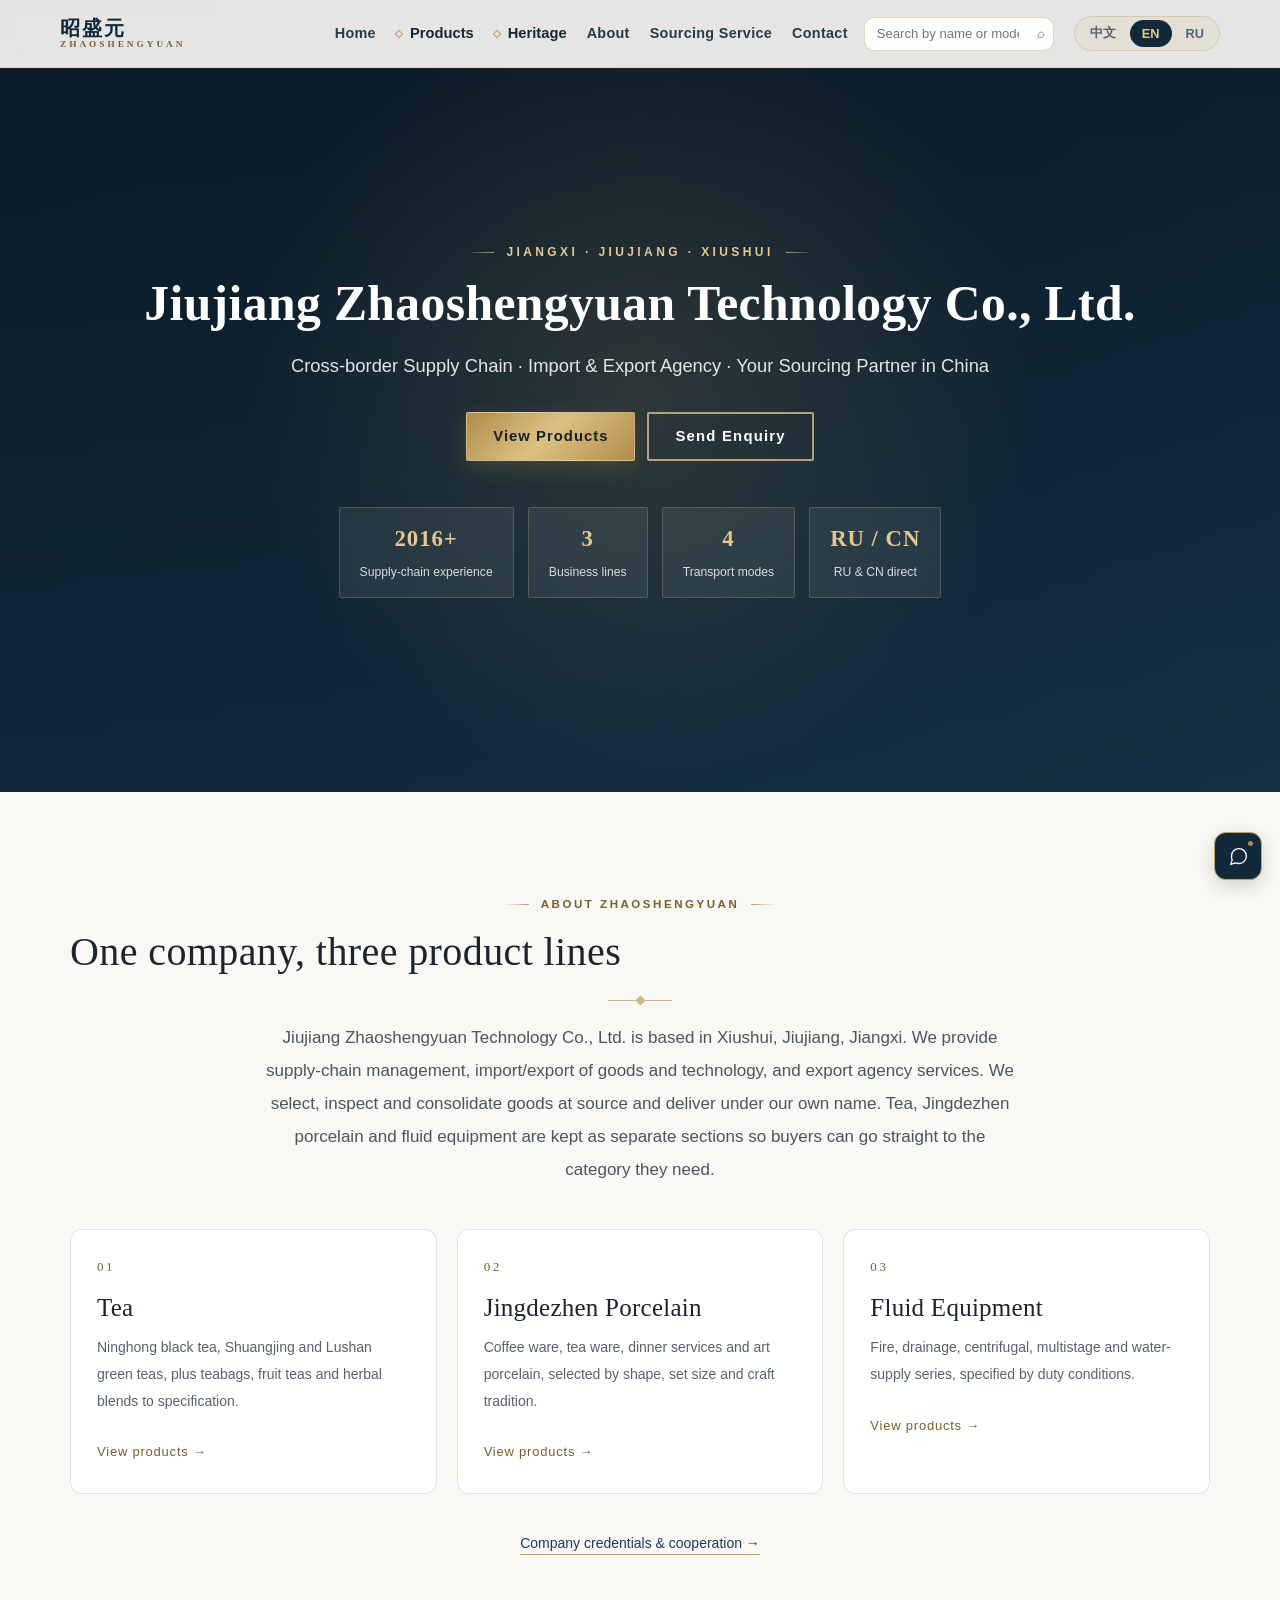
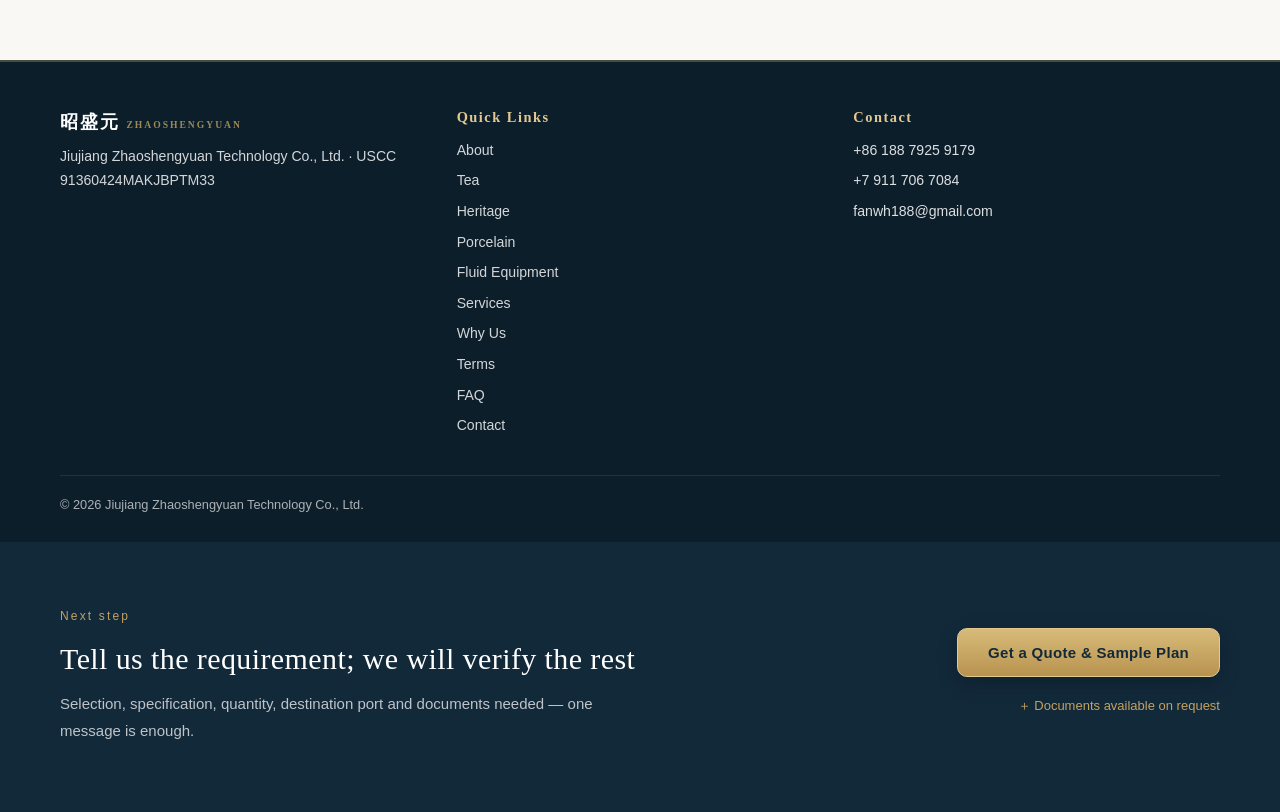
==== commit 88209f64: "1" ====
--- a/index.html
+++ b/index.html
@@ -105,13 +105,42 @@
             <a href="#/about"      data-i18n="drop.why"></a>
             <a href="#/capability" data-i18n="drop.terms"></a>
             <a href="#/contact"    data-i18n="drop.faq"></a>
+            <a class="nd-foot-link" href="#/capability" data-v36="res.nav"></a>
             <span class="nd-mark"><span>ZSY</span><small data-i18n="drop.markText"></small></span>
           </div>
         </div>
       </div>
 
       <!-- Heritage 独立一级：史料只在这里存一份，About 只放资信 -->
-      <a href="#/heritage"   data-i18n="nav.heritage"></a>
+      <!-- 品牌源流：与产品中心同构的悬停下拉，三条故事线直达并同步页内切换 -->
+      <div class="navitem navitem-sm" id="navHeritage">
+        <a class="nav-root" href="#/heritage" data-i18n="nav.heritage"
+           aria-haspopup="true" aria-expanded="false"></a>
+        <button class="navdrop-toggle" type="button" data-v36="hg.expand" aria-expanded="false">⌄</button>
+        <div class="navdrop navdrop-hg" role="menu">
+          <div class="navdrop-in">
+            <div class="nd-col">
+              <p class="nd-kicker" data-v36="hg.colTea"></p>
+              <a class="nd-lead" href="#/heritage" data-hgline="tea" data-v36="hg.tea"></a>
+              <p class="nd-desc" data-v36="hg.teaDesc"></p>
+              <a class="nd-sub" href="#/heritage" data-hgline="tea" data-v36="hg.teaGo"></a>
+            </div>
+            <div class="nd-col">
+              <p class="nd-kicker" data-v36="hg.colPorc"></p>
+              <a class="nd-lead" href="#/heritage" data-hgline="porcelain" data-v36="hg.porc"></a>
+              <p class="nd-desc" data-v36="hg.porcDesc"></p>
+              <a class="nd-sub" href="#/heritage" data-hgline="porcelain" data-v36="hg.porcGo"></a>
+            </div>
+            <div class="nd-col">
+              <p class="nd-kicker" data-v36="hg.colMach"></p>
+              <a class="nd-lead" href="#/heritage" data-hgline="machinery" data-v36="hg.mach"></a>
+              <p class="nd-desc" data-v36="hg.machDesc"></p>
+              <a class="nd-sub" href="#/heritage" data-hgline="machinery" data-v36="hg.machGo"></a>
+            </div>
+          </div>
+          <div class="nd-foot"><a href="#/heritage" data-v36="hg.all"></a></div>
+        </div>
+      </div>
       <a href="#/about"      data-i18n="nav.about"></a>
       <a href="#/capability" data-i18n="nav.sourcing"></a>
       <a href="#/contact"    data-i18n="nav.contact"></a>
@@ -273,6 +302,33 @@
     <div class="hg-timeline" id="hgTimeline"></div>
 
     <div class="hg-links" id="hgLinks"></div>
+    <!-- V3.6 实证引文：只重排已核实史料，不新增事实、不编年代 -->
+    <div class="hg-rich" id="hgRich">
+      <p class="hg-rich-h" data-v36="rich.title"></p>
+      <p class="hg-rich-lead" data-v36="rich.lead"></p>
+      <div class="hg-rich-grid">
+        <article class="hg-fact" data-hgpane="tea">
+          <span class="hg-fact-tag" data-v36="rich.teaTag"></span>
+          <blockquote data-v36="rich.teaQ1"></blockquote><cite data-v36="rich.teaS1"></cite>
+          <blockquote data-v36="rich.teaQ2"></blockquote><cite data-v36="rich.teaS2"></cite>
+          <blockquote data-v36="rich.teaQ3"></blockquote><cite data-v36="rich.teaS3"></cite>
+        </article>
+        <article class="hg-fact" data-hgpane="porcelain">
+          <span class="hg-fact-tag" data-v36="rich.porcTag"></span>
+          <blockquote data-v36="rich.porcQ1"></blockquote><cite data-v36="rich.porcS1"></cite>
+          <blockquote data-v36="rich.porcQ2"></blockquote><cite data-v36="rich.porcS2"></cite>
+          <blockquote data-v36="rich.porcQ3"></blockquote><cite data-v36="rich.porcS3"></cite>
+        </article>
+        <article class="hg-fact" data-hgpane="machinery">
+          <span class="hg-fact-tag" data-v36="rich.machTag"></span>
+          <blockquote data-v36="rich.machQ1"></blockquote><cite data-v36="rich.machS1"></cite>
+          <blockquote data-v36="rich.machQ2"></blockquote><cite data-v36="rich.machS2"></cite>
+          <blockquote data-v36="rich.machQ3"></blockquote><cite data-v36="rich.machS3"></cite>
+        </article>
+      </div>
+      <p class="hg-rich-note" data-v36="rich.note"></p>
+    </div>
+
     <p class="hg-note" data-i18n="heritage.note"></p>
 
     <div class="hg-stories">
@@ -679,5 +735,35 @@
 
 <script src="assets/js/i18n.js"></script>
 <script src="assets/js/main.js"></script>
+
+<!-- ================= V3.6 · 板块底部统一主 CTA ================= -->
+<section class="cta-strip" id="ctaStrip" aria-label="询价入口">
+  <div class="container cta-strip-in">
+    <div class="cta-strip-txt">
+      <p class="cta-strip-kicker" data-v36="cta.kicker"></p>
+      <h2 data-v36="cta.title"></h2>
+      <p class="cta-strip-sub" data-v36="cta.sub"></p>
+    </div>
+    <div class="cta-strip-act">
+      <button type="button" class="btn-gold-lg" data-rfq="general" data-v36="cta.btn"></button>
+      <details class="res-box">
+        <summary data-v36="res.summary"></summary>
+        <div class="res-list">
+          <button type="button" data-rfq="general" data-res="catalog" data-v36="res.i1"></button>
+          <button type="button" data-rfq="general" data-res="datasheet" data-v36="res.i2"></button>
+          <button type="button" data-rfq="general" data-res="certs" data-v36="res.i3"></button>
+          <button type="button" data-rfq="general" data-res="packing" data-v36="res.i4"></button>
+          <p class="res-note" data-v36="res.note"></p>
+        </div>
+      </details>
+    </div>
+  </div>
+</section>
+
+<!-- ================= V3.6 · 窄屏固定询盘条 ================= -->
+<div class="mobile-cta" id="mobileCta">
+  <button type="button" class="btn-gold-lg" data-rfq="general" data-v36="cta.btn"></button>
+</div>
+
 </body>
 </html>
--- a/assets/css/style.css
+++ b/assets/css/style.css
@@ -1814,3 +1814,123 @@
 .zone-story .p-btn:hover{background:#a98645;color:#fff}
 #porcelain.zone-story .p-hero .p-btn{color:#f3e6c8;background:rgba(194,161,99,.14);border-color:#c2a163}
 /* V3.4 CONTRAST4 END */
+
+
+/* ==================================================================================
+   V3.6 · 呼吸感 / 可读性 / 图片质感 / 主 CTA / 窄屏 / 参数表堆叠
+   ================================================================================== */
+:root{ --v36-gold:#c2a163; --v36-ink:#12293a; }
+body{ font-size:16px; line-height:1.68; }
+.zone-story p, .zone-story li{ line-height:1.9; }
+.zone-story .container, .home-intro .container{ padding-top:14px; padding-bottom:14px; }
+.home-intro{ padding-top:88px; padding-bottom:88px; }
+@media (max-width:860px){ .home-intro{ padding-top:56px; padding-bottom:56px; } }
+
+/* 品牌源流下拉：沿用产品中心外壳，三列紧凑版 */
+.navdrop-hg .navdrop-in{ grid-template-columns:repeat(3,1fr); gap:26px; padding:26px 30px 22px; }
+.navdrop-hg .nd-col{ border-right:1px solid rgba(194,161,99,.18); padding-right:22px; }
+.navdrop-hg .nd-col:last-child{ border-right:0; }
+.navdrop-hg .nd-lead{ font-size:17px; line-height:1.45; }
+.navdrop-hg .nd-desc{ font-size:13px; line-height:1.75; opacity:.72; margin:10px 0 14px; }
+.navdrop-hg .nd-sub{ font-size:13px; color:var(--v36-gold); letter-spacing:.02em; }
+.navdrop-hg .nd-foot{ border-top:1px solid rgba(194,161,99,.18); padding:12px 30px 16px; text-align:right; }
+.navdrop-hg .nd-foot a{ font-size:13px; color:var(--v36-gold); }
+@media (max-width:860px){
+  .navdrop-hg .navdrop-in{ grid-template-columns:1fr; gap:0; padding:14px 20px; }
+  .navdrop-hg .nd-col{ border-right:0; border-bottom:1px solid rgba(194,161,99,.15); padding:12px 0; }
+  .navdrop-hg .nd-col:last-child{ border-bottom:0; }
+  .navdrop-hg .nd-foot{ padding:12px 20px; }
+}
+
+/* 实证引文卡：只有当前品类的那一组可见 */
+.hg-rich{ margin:64px auto 0; max-width:1080px; }
+.hg-rich-h{ font-family:Georgia,"Songti SC",serif; font-size:26px; font-weight:400; letter-spacing:.04em; margin:0 0 8px; }
+.hg-rich-lead, .hg-rich-note{ font-size:14px; line-height:1.9; opacity:.7; }
+.hg-rich-grid{ display:grid; grid-template-columns:1fr; gap:0; margin-top:26px; }
+.hg-fact{ display:none; border-top:1px solid rgba(18,41,58,.14); padding:26px 0 8px; }
+body[data-hgpane="tea"] .hg-fact[data-hgpane="tea"],
+body[data-hgpane="porcelain"] .hg-fact[data-hgpane="porcelain"],
+body[data-hgpane="machinery"] .hg-fact[data-hgpane="machinery"]{ display:block; }
+.hg-fact-tag{ display:inline-block; font-size:12px; letter-spacing:.12em; color:#9a7b3f; margin-bottom:18px; }
+.hg-fact blockquote{ font-family:Georgia,"Songti SC",serif; font-size:19px; line-height:1.75; margin:0 0 6px; padding-left:18px; border-left:2px solid var(--v36-gold); }
+.hg-fact cite{ display:block; font-size:13px; font-style:normal; opacity:.62; margin:0 0 22px 20px; }
+.hg-rich-note{ margin-top:24px; font-size:13px; }
+@media (max-width:860px){ .hg-rich{ margin-top:44px; } .hg-fact blockquote{ font-size:17px; } }
+
+/* 统一图片质感：cover + 轻微缩放 + 柔和阴影；示意图保留 contain */
+.card-img img, .pcard-img img, .m-card-img img, .scard-img img,
+.product-card img, .hg-story-card img, .porc-card img{
+  width:100%; height:100%; object-fit:cover; display:block;
+  transition:transform .3s ease, box-shadow .3s ease;
+}
+.m-card-img img, .schematic img{ object-fit:contain; }
+.product-card, .pcard, .m-card, .scard{
+  transition:transform .3s ease, box-shadow .3s ease, border-color .3s ease;
+}
+.product-card:hover, .pcard:hover, .m-card:hover, .scard:hover{
+  box-shadow:0 8px 24px rgba(0,0,0,.10); transform:translateY(-2px);
+}
+.zone-industrial .m-card:hover{ box-shadow:0 8px 28px rgba(0,0,0,.45); }
+.product-card:hover img, .pcard:hover img, .scard:hover img, .hg-story-card:hover img{ transform:scale(1.03); }
+@media (prefers-reduced-motion:reduce){
+  .product-card:hover img,.pcard:hover img,.scard:hover img,.hg-story-card:hover img{ transform:none; }
+  .product-card:hover,.pcard:hover,.m-card:hover,.scard:hover{ transform:none; }
+}
+
+/* 底部主 CTA 条 */
+.cta-strip{ background:var(--v36-ink); color:#fff; padding:64px 0 68px; margin-top:0; }
+.cta-strip-in{ display:flex; align-items:center; justify-content:space-between; gap:36px; flex-wrap:wrap; }
+.cta-strip-kicker{ font-size:12px; letter-spacing:.18em; color:var(--v36-gold); margin:0 0 12px; }
+.cta-strip h2{ font-family:Georgia,"Songti SC",serif; font-weight:400; font-size:30px; line-height:1.4; margin:0 0 10px; }
+.cta-strip-sub{ font-size:15px; line-height:1.8; opacity:.72; margin:0; max-width:560px; }
+.cta-strip-act{ display:flex; flex-direction:column; align-items:flex-end; gap:14px; min-width:290px; }
+.btn-gold-lg{
+  background:linear-gradient(180deg,#d8bb79,#b8934f); color:#12293a; border:1px solid #e2c98d;
+  font-size:15px; font-weight:700; letter-spacing:.02em; padding:15px 30px; border-radius:10px;
+  cursor:pointer; transition:filter .3s ease, transform .3s ease, box-shadow .3s ease;
+  box-shadow:0 6px 20px rgba(0,0,0,.22); font-family:inherit;
+}
+.btn-gold-lg:hover{ filter:brightness(1.08); transform:translateY(-1px); box-shadow:0 8px 24px rgba(0,0,0,.28); }
+.res-box{ width:100%; max-width:330px; text-align:right; }
+.res-box summary{ cursor:pointer; font-size:13px; color:var(--v36-gold); list-style:none; padding:4px 0; }
+.res-box summary::-webkit-details-marker{ display:none; }
+.res-box summary::before{ content:'＋ '; }
+.res-box[open] summary::before{ content:'－ '; }
+.res-list{ background:rgba(255,255,255,.06); border:1px solid rgba(194,161,99,.28); border-radius:10px; padding:14px; margin-top:8px; text-align:left; }
+.res-list button{ display:block; width:100%; background:none; border:0; border-bottom:1px solid rgba(255,255,255,.10);
+  color:#fff; text-align:left; padding:9px 4px; font-size:13px; cursor:pointer; font-family:inherit; }
+.res-list button:hover{ color:var(--v36-gold); }
+.res-note{ font-size:12px; line-height:1.7; opacity:.62; margin:12px 0 2px; }
+@media (max-width:860px){
+  .cta-strip{ padding:44px 0 92px; }
+  .cta-strip-in{ flex-direction:column; align-items:flex-start; gap:22px; }
+  .cta-strip h2{ font-size:24px; }
+  .cta-strip-act{ align-items:flex-start; min-width:0; width:100%; }
+  .res-box{ max-width:none; text-align:left; }
+  .res-box summary{ text-align:left; }
+}
+
+/* 窄屏固定询盘条 */
+.mobile-cta{ display:none; }
+@media (max-width:860px){
+  .mobile-cta{ display:block; position:fixed; left:0; right:0; bottom:0; z-index:118;
+    background:rgba(255,255,255,.96); border-top:1px solid rgba(18,41,58,.12);
+    padding:10px 16px calc(10px + env(safe-area-inset-bottom)); box-shadow:0 -4px 18px rgba(0,0,0,.08); }
+  .mobile-cta .btn-gold-lg{ width:100%; padding:13px 20px; }
+  .dock{ bottom:86px !important; }
+  .dock.is-hidden, .dock-panel.is-hidden{ display:none; }
+  body{ padding-bottom:66px; }
+}
+
+/* 泵业参数表：窄屏改堆叠，不横向拖动 */
+@media (max-width:640px){
+  .m-spec-table, .m-specs table, table.m-spec{ display:block; }
+  .m-spec-table tr, .m-specs tr{ display:block; border-bottom:1px solid rgba(255,255,255,.12); padding:8px 0; }
+  .m-spec-table td, .m-specs td{ display:block; border:0; padding:3px 0; }
+  .m-spec-grid{ grid-template-columns:1fr !important; }
+}
+
+/* RFQ 抽屉：提交区常驻可见 */
+@media (max-width:560px){
+  .rfq-drawer .rfq-foot, .rfq-drawer .rfq-submit-wrap{ position:sticky; bottom:0; background:inherit; padding:10px 0; }
+}
